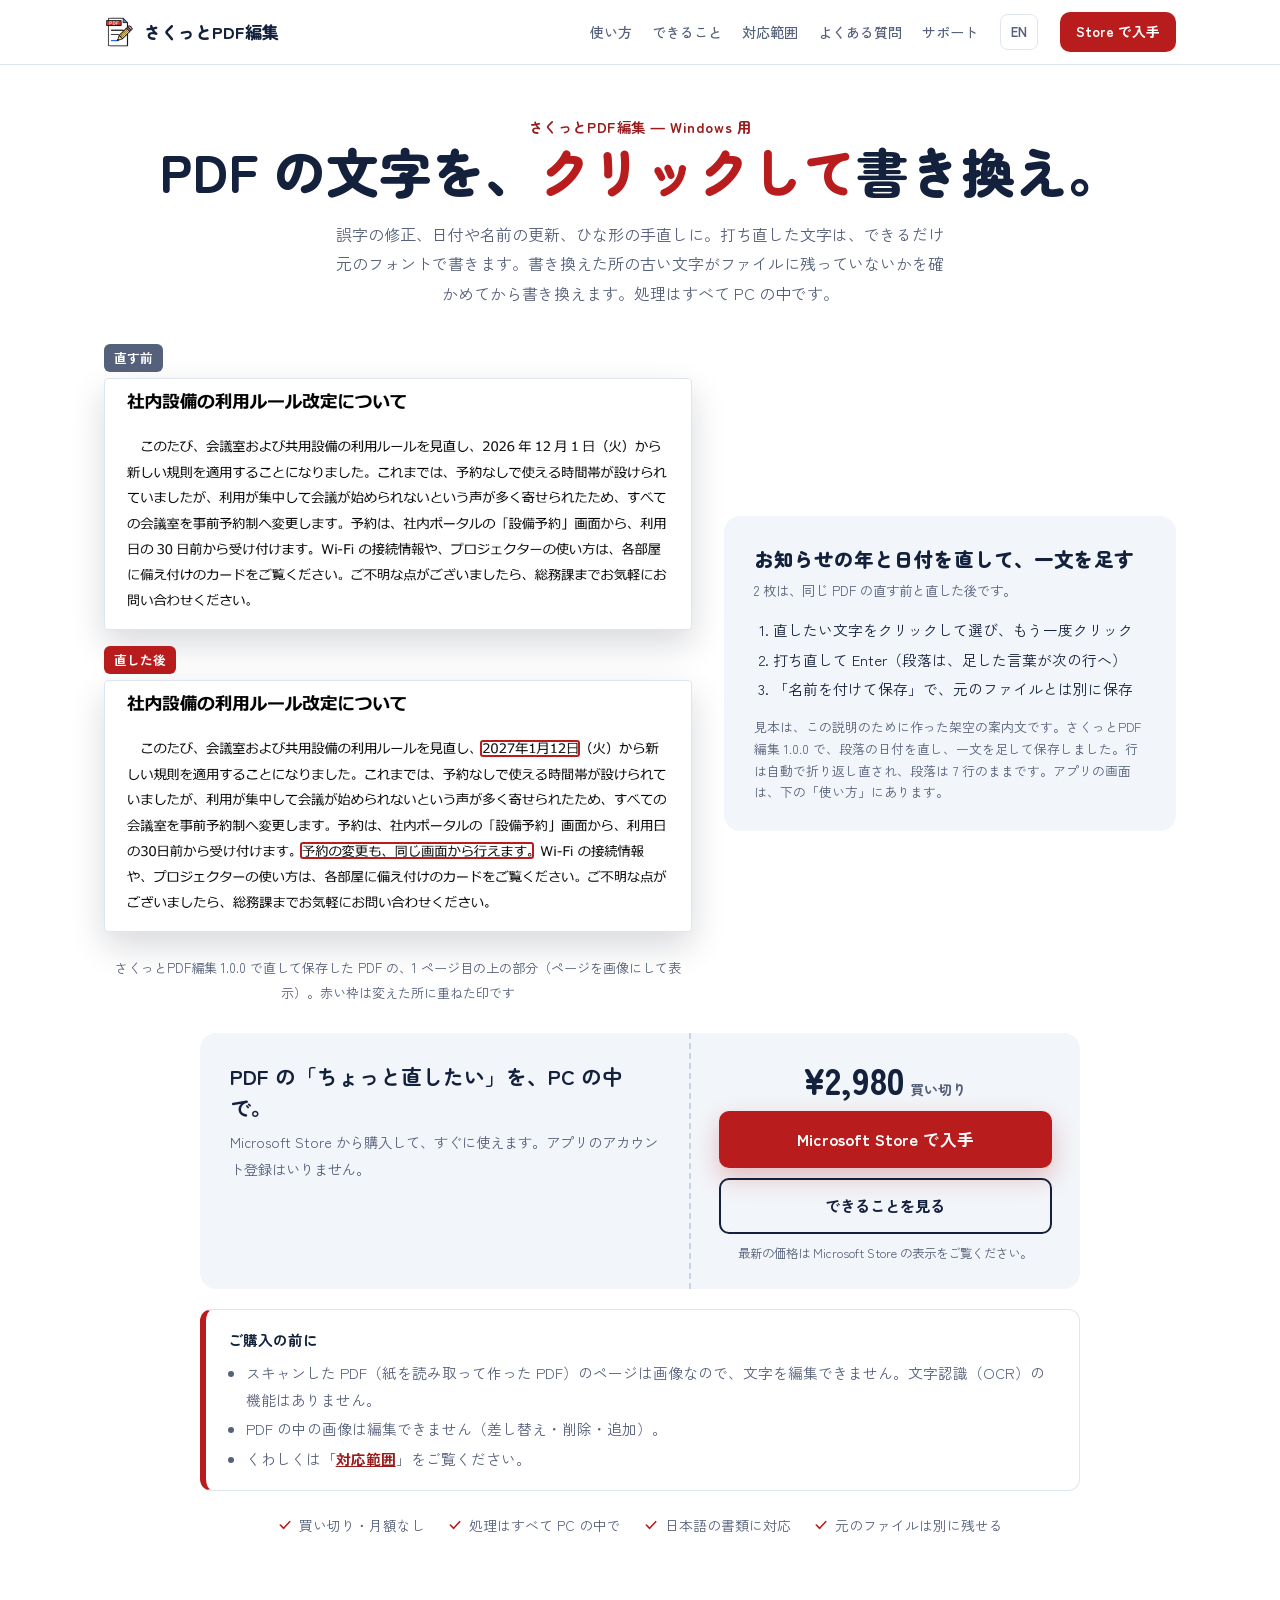
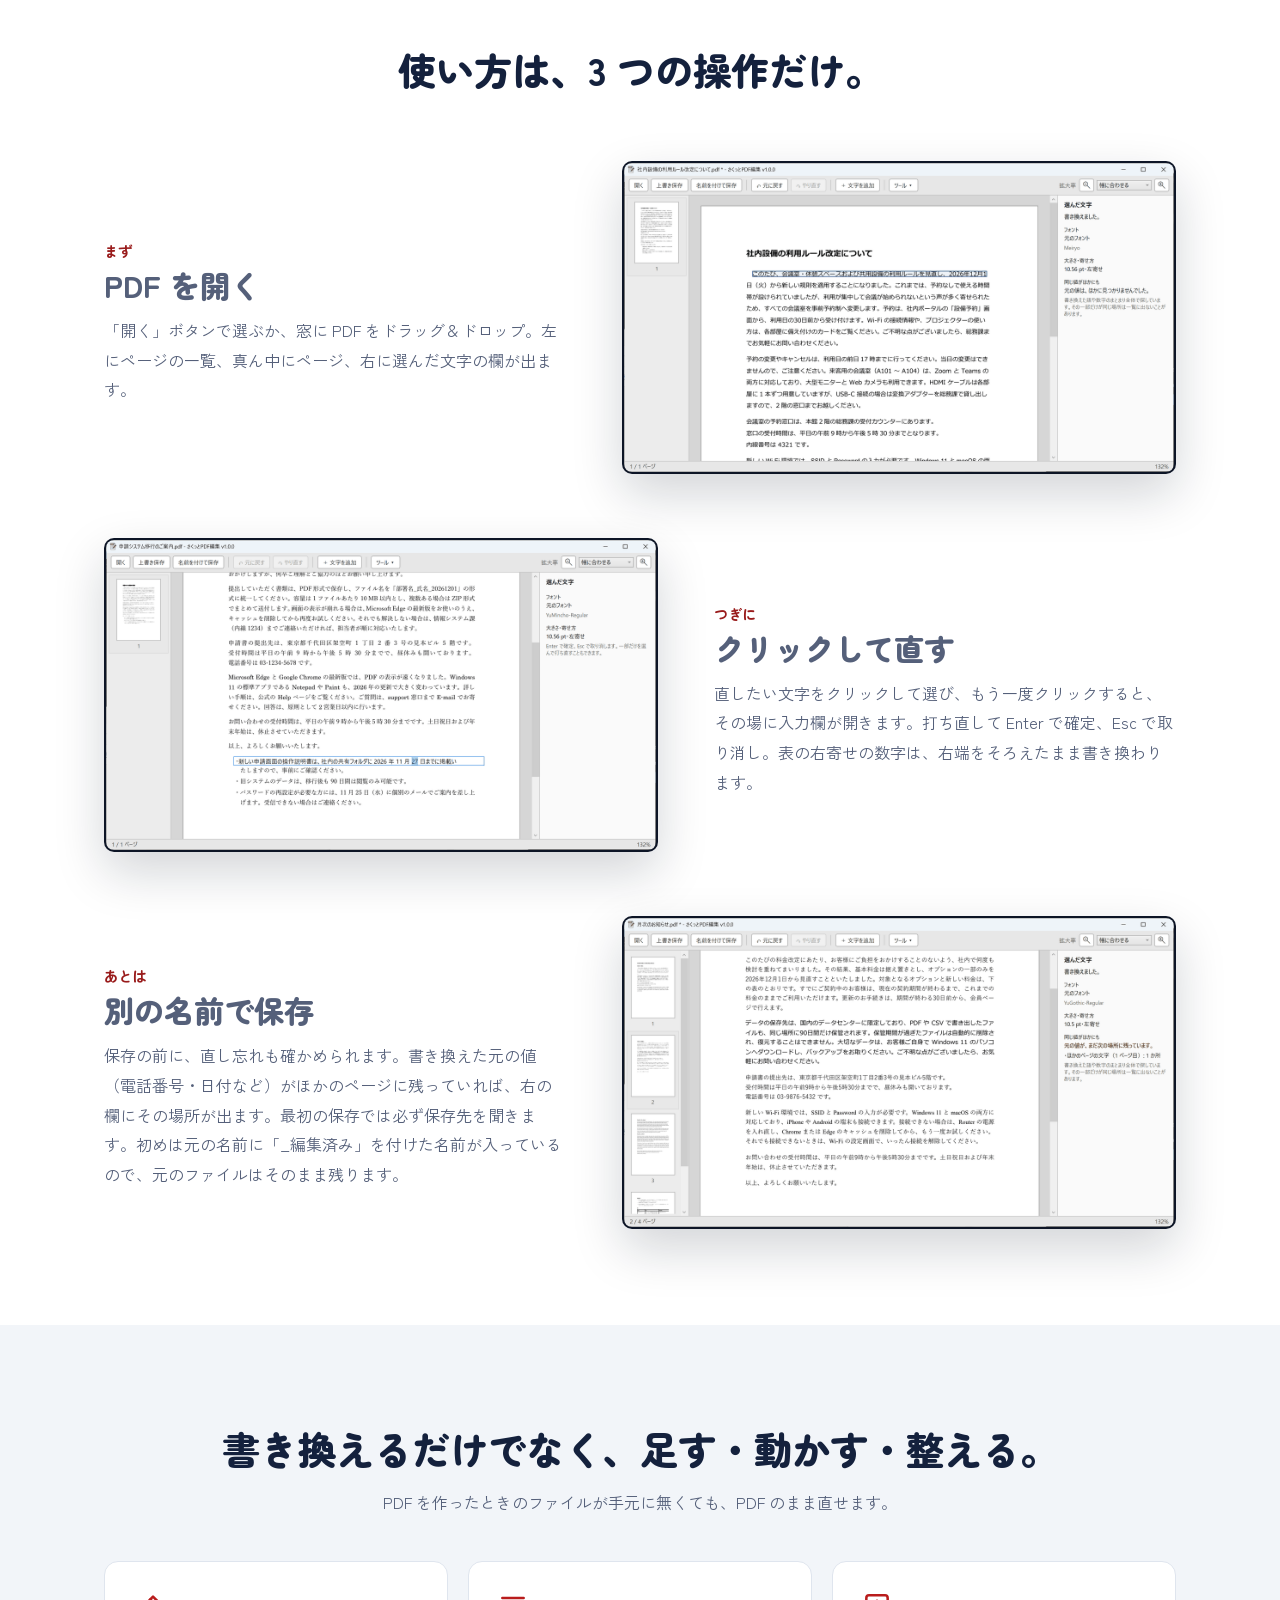
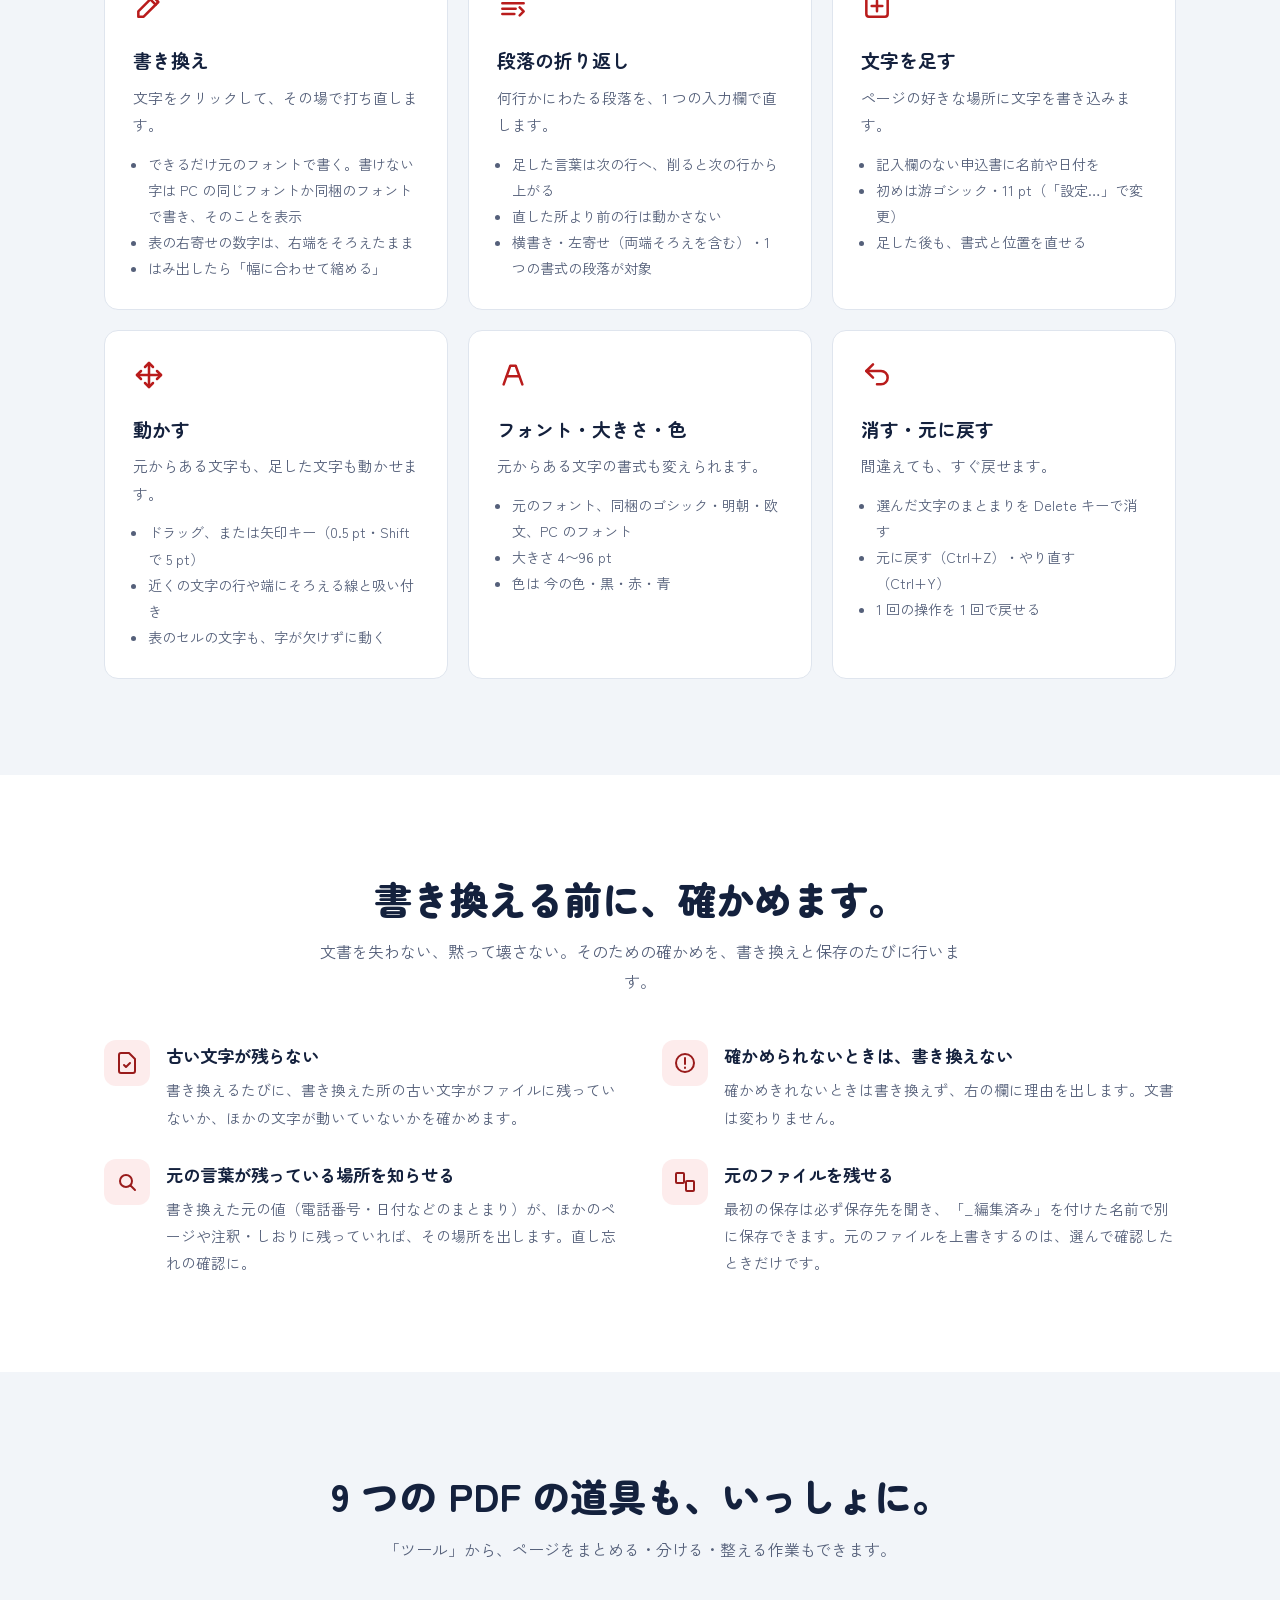
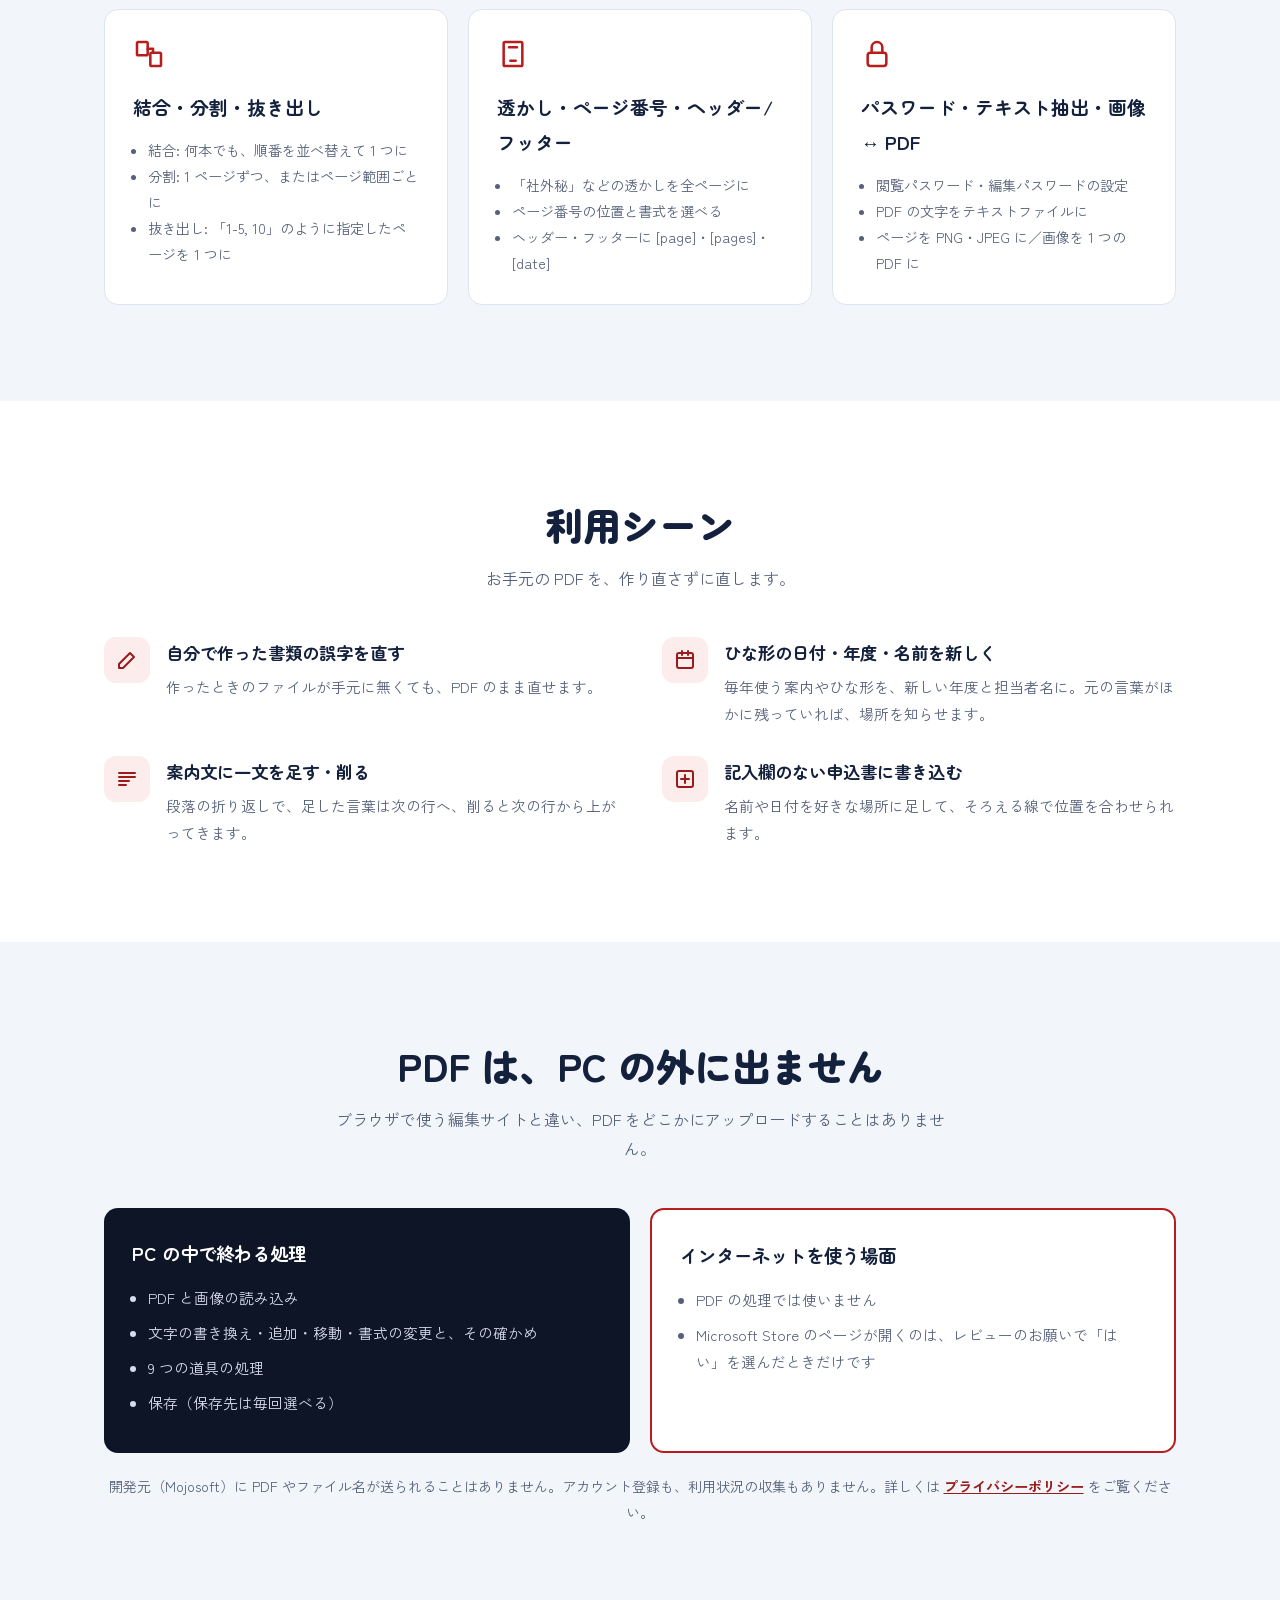
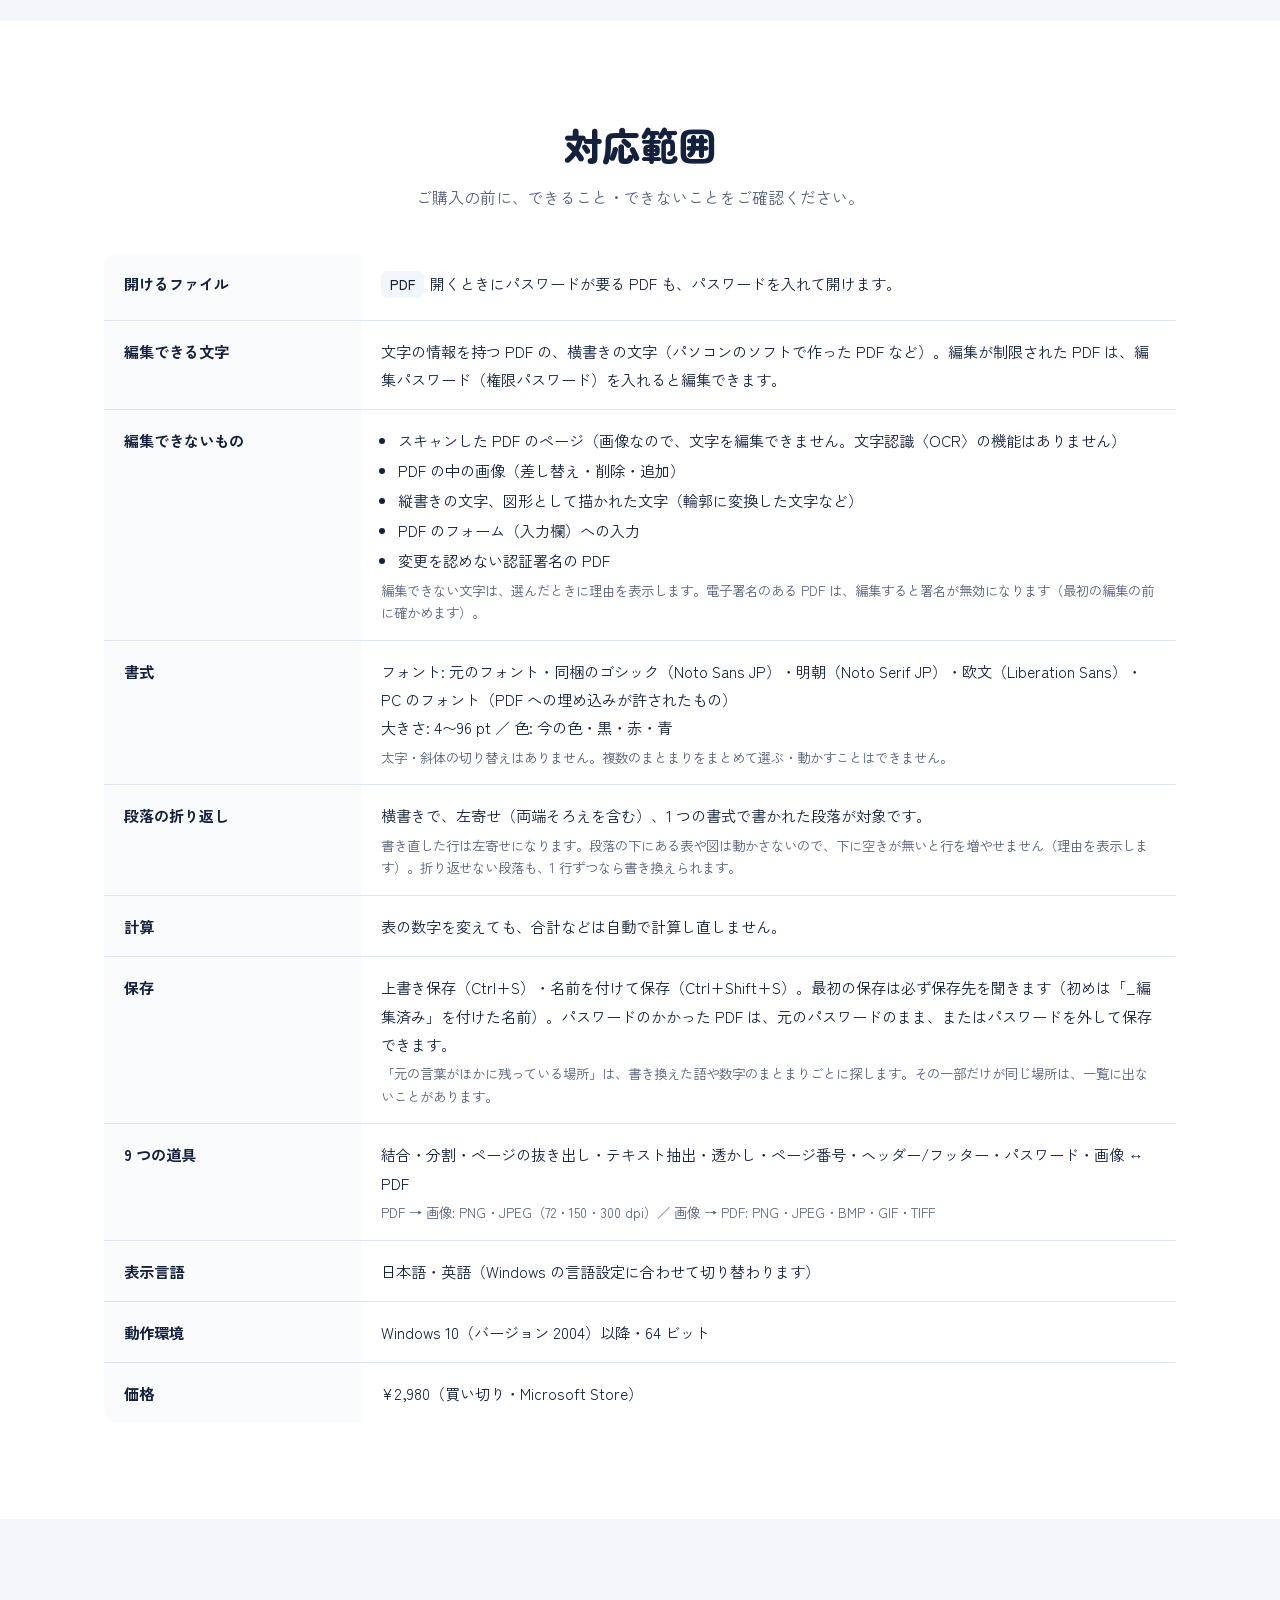
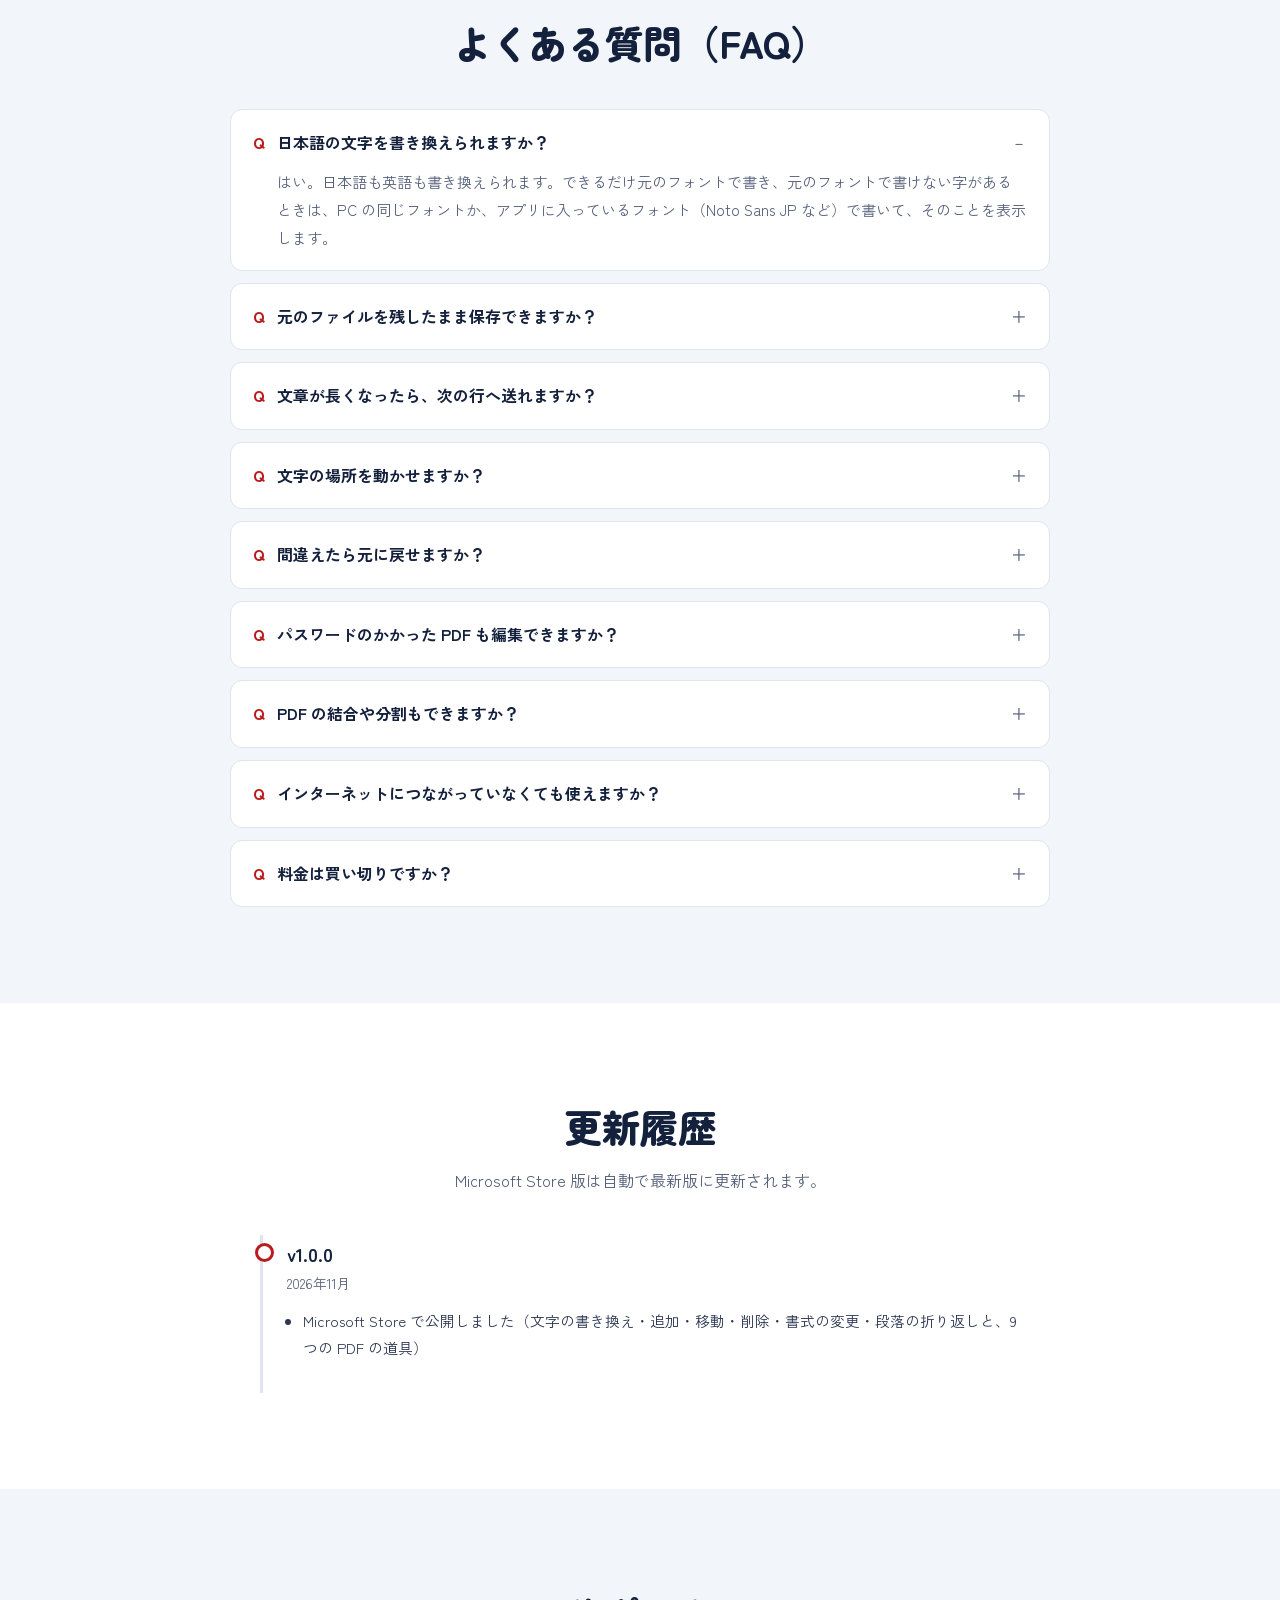
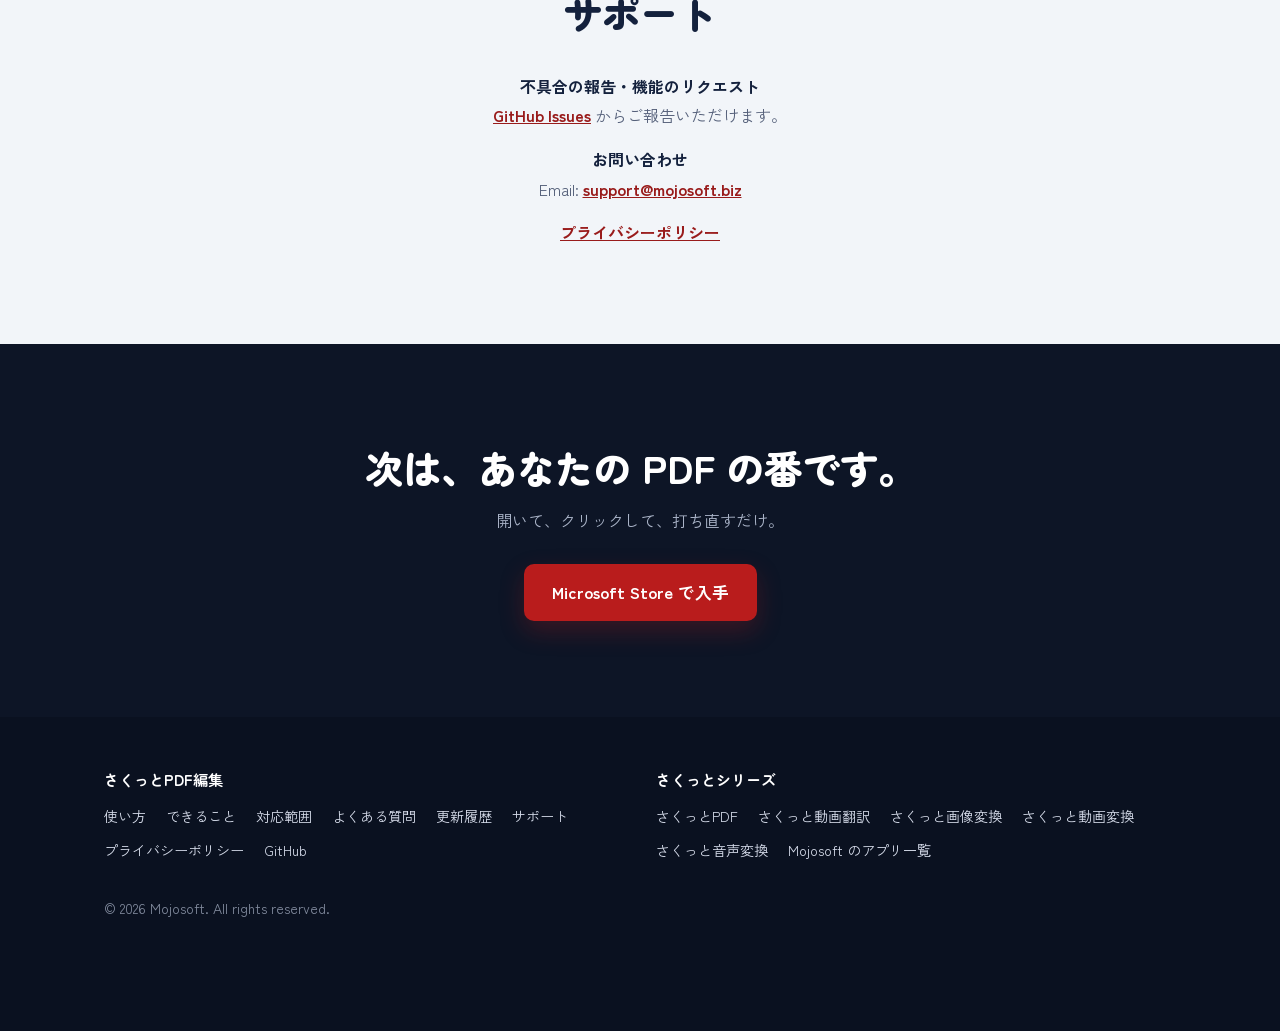
==== index.html @ 3d49345f "feat(lp): さくっとPDF編集 LP 初版（日英・プライバシーポリシー） Co-Authored-By: Claude Opus 5.5 <noreply@anthropic.com>" ====
<!DOCTYPE html>
<html lang="ja">
<head>
<meta charset="UTF-8">
<meta name="viewport" content="width=device-width, initial-scale=1.0">
<title>さくっとPDF編集｜PDFの文字を書き換え・追加・移動できるWindowsソフト</title>
<meta name="description" content="PDF の文字をクリックして、その場で書き換えられる Windows 用ソフト。誤字の修正、日付や名前の更新、文字の追加・移動、フォント・大きさ・色の変更、段落の折り返しに対応。結合・分割など 9 つの道具付き。処理はすべて PC の中で行います。買い切り ¥2,980。">
<link rel="icon" type="image/x-icon" href="favicon.ico">
<link rel="icon" type="image/png" sizes="32x32" href="favicon-32.png">
<link rel="apple-touch-icon" href="apple-touch-icon.png">
<link rel="canonical" href="https://mojosoftjp.github.io/sakutto-pdf-editor/">
<link rel="alternate" href="https://mojosoftjp.github.io/sakutto-pdf-editor/" hreflang="ja">
<link rel="alternate" href="https://mojosoftjp.github.io/sakutto-pdf-editor/en/" hreflang="en">
<link rel="alternate" href="https://mojosoftjp.github.io/sakutto-pdf-editor/" hreflang="x-default">
<meta name="robots" content="index, follow, max-image-preview:large">
<meta property="og:title" content="さくっとPDF編集｜PDFの文字を書き換え・追加・移動できるWindowsソフト">
<meta property="og:description" content="PDF の文字をクリックして、その場で書き換えられる Windows 用ソフト。誤字の修正、日付や名前の更新、文字の追加・移動、フォント・大きさ・色の変更、段落の折り返しに対応。結合・分割など 9 つの道具付き。処理はすべて PC の中で行います。買い切り ¥2,980。">
<meta property="og:url" content="https://mojosoftjp.github.io/sakutto-pdf-editor/">
<meta property="og:type" content="website">
<meta property="og:site_name" content="Mojosoft">
<meta property="og:locale" content="ja_JP">
<meta name="twitter:title" content="さくっとPDF編集｜PDFの文字を書き換え・追加・移動できるWindowsソフト">
<meta name="twitter:description" content="PDF の文字をクリックして、その場で書き換えられる Windows 用ソフト。誤字の修正、日付や名前の更新、文字の追加・移動、フォント・大きさ・色の変更、段落の折り返しに対応。結合・分割など 9 つの道具付き。処理はすべて PC の中で行います。買い切り ¥2,980。">
<meta property="og:image" content="https://mojosoftjp.github.io/sakutto-pdf-editor/ss1_ja.png">
<meta name="twitter:image" content="https://mojosoftjp.github.io/sakutto-pdf-editor/ss1_ja.png">
<meta property="og:image:alt" content="さくっとPDF編集の画面。PDF の文字をクリックして書き換えているところ">
<meta name="twitter:image:alt" content="さくっとPDF編集の画面。PDF の文字をクリックして書き換えているところ">
<meta property="og:image:width" content="1280">
<meta property="og:image:height" content="720">
<meta name="twitter:card" content="summary_large_image">
<link rel="preconnect" href="https://fonts.googleapis.com">
<link rel="preconnect" href="https://fonts.gstatic.com" crossorigin>
<link href="https://fonts.googleapis.com/css2?family=Zen+Kaku+Gothic+New:wght@400;500;700&family=Zen+Maru+Gothic:wght@700;900&display=swap" rel="stylesheet">
<link rel="stylesheet" href="style.css">
<script type="application/ld+json">
{
  "@context": "https://schema.org",
  "@graph": [
    {
      "@type": "SoftwareApplication",
      "@id": "https://mojosoftjp.github.io/sakutto-pdf-editor/#software",
      "name": "さくっとPDF編集",
      "alternateName": "Sakutto PDF Editor",
      "url": "https://mojosoftjp.github.io/sakutto-pdf-editor/",
      "description": "PDF の文字をクリックして、その場で書き換えられる Windows 用ソフト。誤字の修正、日付や名前の更新、文字の追加・移動、フォント・大きさ・色の変更、段落の折り返しに対応。結合・分割など 9 つの道具付き。処理はすべて PC の中で行います。買い切り ¥2,980。",
      "image": "https://mojosoftjp.github.io/sakutto-pdf-editor/ss1_ja.png",
      "operatingSystem": "Windows",
      "applicationCategory": "UtilitiesApplication",
      "inLanguage": "ja",
      "offers": {
        "@type": "Offer",
        "price": "2980",
        "priceCurrency": "JPY",
        "availability": "https://schema.org/InStock",
        "url": "https://apps.microsoft.com/detail/TODO-STORE-ID"
      },
      "sameAs": [
        "https://apps.microsoft.com/detail/TODO-STORE-ID"
      ],
      "publisher": {
        "@type": "Organization",
        "@id": "https://mojosoft.biz/#organization",
        "name": "Mojosoft",
        "url": "https://mojosoft.biz/"
      }
    },
    {
      "@type": "BreadcrumbList",
      "@id": "https://mojosoftjp.github.io/sakutto-pdf-editor/#breadcrumb",
      "itemListElement": [
        {
          "@type": "ListItem",
          "position": 1,
          "name": "Mojosoft",
          "item": "https://mojosoft.biz/"
        },
        {
          "@type": "ListItem",
          "position": 2,
          "name": "さくっとPDF編集",
          "item": "https://mojosoftjp.github.io/sakutto-pdf-editor/"
        }
      ]
    },
    {
      "@type": "WebPage",
      "@id": "https://mojosoftjp.github.io/sakutto-pdf-editor/#webpage",
      "url": "https://mojosoftjp.github.io/sakutto-pdf-editor/",
      "name": "さくっとPDF編集｜PDFの文字を書き換え・追加・移動できるWindowsソフト",
      "inLanguage": "ja",
      "mainEntity": {
        "@id": "https://mojosoftjp.github.io/sakutto-pdf-editor/#software"
      },
      "breadcrumb": {
        "@id": "https://mojosoftjp.github.io/sakutto-pdf-editor/#breadcrumb"
      }
    }
  ]
}
</script>
</head>
<body>

<header class="site-header"><div class="wrap">
  <a class="brand" href="./"><img src="logo-96.png" alt="" width="30" height="30">さくっとPDF編集</a>
  <nav class="site-nav" aria-label="ページ内">
    <a href="#how">使い方</a><a href="#features">できること</a><a href="#scope">対応範囲</a><a href="#faq">よくある質問</a><a href="#support">サポート</a>
  </nav>
  <a class="lang" href="en/" hreflang="en" lang="en">EN</a>
  <a class="btn btn-main btn-sm" href="https://apps.microsoft.com/detail/TODO-STORE-ID?cid=lp-index">Store で入手</a>
</div></header>

<main>
<div class="hero"><div class="wrap">
  <h1><span class="eyebrow">さくっとPDF編集 ― Windows 用</span>PDF の文字を、<span class="nb"><b>クリックして</b>書き換え。</span></h1>
  <p class="lede">誤字の修正、日付や名前の更新、ひな形の手直しに。打ち直した文字は、できるだけ元のフォントで書きます。書き換えた所の古い文字がファイルに残っていないかを確かめてから書き換えます。処理はすべて PC の中です。</p>

  <div class="result">
    <figure class="result-shot pair">
      <div class="pair-item"><span class="pair-label">直す前</span><div class="paper"><img src="pdf_ja_before.png" alt="架空の案内文「社内設備の利用ルール改定について」の 1 ページ目の上の部分（直す前）。1 行目に「2026 年 12 月 1 日（火）から」とある" width="1030" height="440"></div></div>
      <div class="pair-item after"><span class="pair-label">直した後</span><div class="paper shot"><img src="pdf_ja_after.png" alt="同じ部分（直した後）。日付が「2027年1月12日（火）」になり、5 行目に「予約の変更も、同じ画面から行えます。」が足されて、行が折り返し直されている。段落は 7 行のまま" width="1030" height="440"><span class="mark" aria-hidden="true" style="--l:64.09%;--t:23.41%;--w:16.93%;--h:6.78%"></span><span class="mark" aria-hidden="true" style="--l:33.28%;--t:64.37%;--w:39.9%;--h:6.81%"></span></div></div>
      <figcaption>さくっとPDF編集 1.0.0 で直して保存した PDF の、1 ページ目の上の部分（ページを画像にして表示）。赤い枠は変えた所に重ねた印です</figcaption>
    </figure>
    <div class="nums">
      <h2 id="h-demo">お知らせの年と日付を直して、一文を足す</h2>
      <p class="nums-src">2 枚は、同じ PDF の直す前と直した後です。</p>
      <ol class="nums-steps"><li>直したい文字をクリックして選び、もう一度クリック</li><li>打ち直して Enter（段落は、足した言葉が次の行へ）</li><li>「名前を付けて保存」で、元のファイルとは別に保存</li></ol>
      <p class="nums-note">見本は、この説明のために作った架空の案内文です。さくっとPDF編集 1.0.0 で、段落の日付を直し、一文を足して保存しました。行は自動で折り返し直され、段落は 7 行のままです。アプリの画面は、下の「使い方」にあります。</p>
    </div>
  </div>

  <div class="ticket">
    <div class="l"><b>PDF の「ちょっと直したい」を、PC の中で。</b><p>Microsoft Store から購入して、すぐに使えます。アプリのアカウント登録はいりません。</p></div>
    <div class="r">
      <p class="ticket-price">¥2,980<small>買い切り</small></p>
      <a class="btn btn-main" href="https://apps.microsoft.com/detail/TODO-STORE-ID?cid=lp-index">Microsoft Store で入手</a>
      <a class="btn btn-line" href="#features">できることを見る</a>
      <p class="ticket-note">最新の価格は Microsoft Store の表示をご覧ください。</p>
    </div>
  </div>
  <div class="notice">
    <b>ご購入の前に</b>
    <ul>
      <li>スキャンした PDF（紙を読み取って作った PDF）のページは画像なので、文字を編集できません。文字認識（OCR）の機能はありません。</li>
      <li>PDF の中の画像は編集できません（差し替え・削除・追加）。</li>
      <li>くわしくは「<a href="#scope">対応範囲</a>」をご覧ください。</li>
    </ul>
  </div>
  <div class="assure">
    <span><svg viewBox="0 0 24 24"><path d="M5 12l5 5 9-10"/></svg>買い切り・月額なし</span>
    <span><svg viewBox="0 0 24 24"><path d="M5 12l5 5 9-10"/></svg>処理はすべて PC の中で</span>
    <span><svg viewBox="0 0 24 24"><path d="M5 12l5 5 9-10"/></svg>日本語の書類に対応</span>
    <span><svg viewBox="0 0 24 24"><path d="M5 12l5 5 9-10"/></svg>元のファイルは別に残せる</span>
  </div>
</div></div>

<section id="how"><div class="wrap">
  <h2 class="h2 center">使い方は、3 つの操作だけ。</h2>
  <div class="row">
    <div class="txt"><p class="verb"><small>まず</small>PDF を開く</p><p>「開く」ボタンで選ぶか、窓に PDF をドラッグ＆ドロップ。左にページの一覧、真ん中にページ、右に選んだ文字の欄が出ます。</p></div>
    <div class="frame"><img src="ss3_ja.png" alt="さくっとPDF編集の窓。架空の案内文を開いて、段落の 1 行目を選んだところ。左にページの一覧、真ん中にページ、右に「選んだ文字」の欄（フォントと大きさ）" width="1280" height="720" loading="lazy"></div>
  </div>
  <div class="row">
    <div class="txt"><p class="verb"><small>つぎに</small>クリックして直す</p><p>直したい文字をクリックして選び、もう一度クリックすると、その場に入力欄が開きます。打ち直して Enter で確定、Esc で取り消し。表の右寄せの数字は、右端をそろえたまま書き換わります。</p></div>
    <div class="frame"><img src="ss1_ja.png" alt="箇条書きの 1 行をクリックして、その場に開いた入力欄で日付を「27」日に打ち直しているところ。右の欄に元のフォント「YuMincho-Regular」と「10.56 pt・左寄せ」" width="1280" height="720" loading="lazy"></div>
  </div>
  <div class="row">
    <div class="txt"><p class="verb"><small>あとは</small>別の名前で保存</p><p>保存の前に、直し忘れも確かめられます。書き換えた元の値（電話番号・日付など）がほかのページに残っていれば、右の欄にその場所が出ます。最初の保存では必ず保存先を聞きます。初めは元の名前に「_編集済み」を付けた名前が入っているので、元のファイルはそのまま残ります。</p></div>
    <div class="frame"><img src="ss5_ja.png" alt="2 ページ目の電話番号を書き換えた後の画面。右の欄に「元の値が、まだ次の場所に残っています。」と、「ほかのページの文字（1 ページ目）: 1 か所」が出ている" width="1280" height="720" loading="lazy"></div>
  </div>
</div></section>

<section id="features" class="soft"><div class="wrap">
  <div class="center"><h2 class="h2">書き換えるだけでなく、足す・動かす・整える。</h2><p class="sub">PDF を作ったときのファイルが手元に無くても、PDF のまま直せます。</p></div>
  <div class="features three">
    <div class="feature"><svg viewBox="0 0 24 24"><path d="M4 20h4L19 9l-4-4L4 16z"/><path d="M13 7l4 4"/></svg><h3>書き換え</h3><p>文字をクリックして、その場で打ち直します。</p><ul><li>できるだけ元のフォントで書く。書けない字は PC の同じフォントか同梱のフォントで書き、そのことを表示</li><li>表の右寄せの数字は、右端をそろえたまま</li><li>はみ出したら「幅に合わせて縮める」</li></ul></div>
    <div class="feature"><svg viewBox="0 0 24 24"><path d="M4 6h16M4 10h16M4 14h10"/><path d="M17 13l3 3-3 3"/><path d="M4 18h9"/></svg><h3>段落の折り返し</h3><p>何行かにわたる段落を、1 つの入力欄で直します。</p><ul><li>足した言葉は次の行へ、削ると次の行から上がる</li><li>直した所より前の行は動かさない</li><li>横書き・左寄せ（両端そろえを含む）・1 つの書式の段落が対象</li></ul></div>
    <div class="feature"><svg viewBox="0 0 24 24"><rect x="4" y="4" width="16" height="16" rx="2"/><path d="M12 8v8M8 12h8"/></svg><h3>文字を足す</h3><p>ページの好きな場所に文字を書き込みます。</p><ul><li>記入欄のない申込書に名前や日付を</li><li>初めは游ゴシック・11 pt（「設定…」で変更）</li><li>足した後も、書式と位置を直せる</li></ul></div>
    <div class="feature"><svg viewBox="0 0 24 24"><path d="M12 3v18M3 12h18"/><path d="M9 6l3-3 3 3M9 18l3 3 3-3M6 9l-3 3 3 3M18 9l3 3-3 3"/></svg><h3>動かす</h3><p>元からある文字も、足した文字も動かせます。</p><ul><li>ドラッグ、または矢印キー（0.5 pt・Shift で 5 pt）</li><li>近くの文字の行や端にそろえる線と吸い付き</li><li>表のセルの文字も、字が欠けずに動く</li></ul></div>
    <div class="feature"><svg viewBox="0 0 24 24"><path d="M5 19L10 5h4l5 14"/><path d="M7.5 13h9"/></svg><h3>フォント・大きさ・色</h3><p>元からある文字の書式も変えられます。</p><ul><li>元のフォント、同梱のゴシック・明朝・欧文、PC のフォント</li><li>大きさ 4〜96 pt</li><li>色は 今の色・黒・赤・青</li></ul></div>
    <div class="feature"><svg viewBox="0 0 24 24"><path d="M9 14L4 9l5-5"/><path d="M4 9h11a5 5 0 0 1 0 10h-3"/></svg><h3>消す・元に戻す</h3><p>間違えても、すぐ戻せます。</p><ul><li>選んだ文字のまとまりを Delete キーで消す</li><li>元に戻す（Ctrl+Z）・やり直す（Ctrl+Y）</li><li>1 回の操作を 1 回で戻せる</li></ul></div>
  </div>
</div></section>

<section id="check"><div class="wrap">
  <div class="center"><h2 class="h2">書き換える前に、確かめます。</h2><p class="sub">文書を失わない、黙って壊さない。そのための確かめを、書き換えと保存のたびに行います。</p></div>
  <div class="cases">
    <div class="case"><div class="ic"><svg viewBox="0 0 24 24"><path d="M14 2H6a2 2 0 0 0-2 2v16a2 2 0 0 0 2 2h12a2 2 0 0 0 2-2V8z"/><path d="M9 14l2 2 4-4"/></svg></div><div><h3>古い文字が残らない</h3><p>書き換えるたびに、書き換えた所の古い文字がファイルに残っていないか、ほかの文字が動いていないかを確かめます。</p></div></div>
    <div class="case"><div class="ic"><svg viewBox="0 0 24 24"><circle cx="12" cy="12" r="9"/><path d="M12 7v6M12 16.5v.5"/></svg></div><div><h3>確かめられないときは、書き換えない</h3><p>確かめきれないときは書き換えず、右の欄に理由を出します。文書は変わりません。</p></div></div>
    <div class="case"><div class="ic"><svg viewBox="0 0 24 24"><circle cx="11" cy="11" r="6"/><path d="M20 20l-4.5-4.5"/></svg></div><div><h3>元の言葉が残っている場所を知らせる</h3><p>書き換えた元の値（電話番号・日付などのまとまり）が、ほかのページや注釈・しおりに残っていれば、その場所を出します。直し忘れの確認に。</p></div></div>
    <div class="case"><div class="ic"><svg viewBox="0 0 24 24"><rect x="3" y="3" width="8" height="10" rx="1"/><rect x="13" y="11" width="8" height="10" rx="1"/></svg></div><div><h3>元のファイルを残せる</h3><p>最初の保存は必ず保存先を聞き、「_編集済み」を付けた名前で別に保存できます。元のファイルを上書きするのは、選んで確認したときだけです。</p></div></div>
  </div>
</div></section>

<section id="tools" class="soft"><div class="wrap">
  <div class="center"><h2 class="h2">9 つの PDF の道具も、いっしょに。</h2><p class="sub">「ツール」から、ページをまとめる・分ける・整える作業もできます。</p></div>
  <div class="features three">
    <div class="feature"><svg viewBox="0 0 24 24"><rect x="3" y="3" width="8" height="10" rx="1"/><rect x="13" y="11" width="8" height="10" rx="1"/><path d="M11 8h4v3"/></svg><h3>結合・分割・抜き出し</h3><ul><li>結合: 何本でも、順番を並べ替えて 1 つに</li><li>分割: 1 ページずつ、またはページ範囲ごとに</li><li>抜き出し: 「1-5, 10」のように指定したページを 1 つに</li></ul></div>
    <div class="feature"><svg viewBox="0 0 24 24"><rect x="5" y="3" width="14" height="18" rx="1"/><path d="M9 7h6M10 17h4"/></svg><h3>透かし・ページ番号・ヘッダー/フッター</h3><ul><li>「社外秘」などの透かしを全ページに</li><li>ページ番号の位置と書式を選べる</li><li>ヘッダー・フッターに [page]・[pages]・[date]</li></ul></div>
    <div class="feature"><svg viewBox="0 0 24 24"><rect x="5" y="11" width="14" height="10" rx="2"/><path d="M8 11V7a4 4 0 0 1 8 0v4"/></svg><h3>パスワード・テキスト抽出・画像 ↔ PDF</h3><ul><li>閲覧パスワード・編集パスワードの設定</li><li>PDF の文字をテキストファイルに</li><li>ページを PNG・JPEG に／画像を 1 つの PDF に</li></ul></div>
  </div>
</div></section>

<section id="use-cases"><div class="wrap">
  <div class="center"><h2 class="h2">利用シーン</h2><p class="sub">お手元の PDF を、作り直さずに直します。</p></div>
  <div class="cases">
    <div class="case"><div class="ic"><svg viewBox="0 0 24 24"><path d="M4 20h4L19 9l-4-4L4 16z"/></svg></div><div><h3>自分で作った書類の誤字を直す</h3><p>作ったときのファイルが手元に無くても、PDF のまま直せます。</p></div></div>
    <div class="case"><div class="ic"><svg viewBox="0 0 24 24"><rect x="4" y="5" width="16" height="15" rx="2"/><path d="M4 10h16M9 3v4M15 3v4"/></svg></div><div><h3>ひな形の日付・年度・名前を新しく</h3><p>毎年使う案内やひな形を、新しい年度と担当者名に。元の言葉がほかに残っていれば、場所を知らせます。</p></div></div>
    <div class="case"><div class="ic"><svg viewBox="0 0 24 24"><path d="M4 6h16M4 10h16M4 14h10M4 18h7"/></svg></div><div><h3>案内文に一文を足す・削る</h3><p>段落の折り返しで、足した言葉は次の行へ、削ると次の行から上がってきます。</p></div></div>
    <div class="case"><div class="ic"><svg viewBox="0 0 24 24"><rect x="4" y="4" width="16" height="16" rx="2"/><path d="M8 12h8M12 8v8"/></svg></div><div><h3>記入欄のない申込書に書き込む</h3><p>名前や日付を好きな場所に足して、そろえる線で位置を合わせられます。</p></div></div>
  </div>
</div></section>

<section id="data-flow" class="soft"><div class="wrap">
  <div class="center"><h2 class="h2">PDF は、PC の外に出ません</h2><p class="sub">ブラウザで使う編集サイトと違い、PDF をどこかにアップロードすることはありません。</p></div>
  <div class="flow">
    <div class="pc"><h3>PC の中で終わる処理</h3><ul><li>PDF と画像の読み込み</li><li>文字の書き換え・追加・移動・書式の変更と、その確かめ</li><li>9 つの道具の処理</li><li>保存（保存先は毎回選べる）</li></ul></div>
    <div class="net"><h3>インターネットを使う場面</h3><ul><li>PDF の処理では使いません</li><li>Microsoft Store のページが開くのは、レビューのお願いで「はい」を選んだときだけです</li></ul></div>
  </div>
  <p class="flow-note center">開発元（Mojosoft）に PDF やファイル名が送られることはありません。アカウント登録も、利用状況の収集もありません。詳しくは <a href="privacy.html">プライバシーポリシー</a> をご覧ください。</p>
</div></section>

<section id="scope"><div class="wrap">
  <div class="center"><h2 class="h2">対応範囲</h2><p class="sub">ご購入の前に、できること・できないことをご確認ください。</p></div>
  <table class="spec">
    <tr><th scope="row">開けるファイル</th><td><span>PDF</span>開くときにパスワードが要る PDF も、パスワードを入れて開けます。</td></tr>
    <tr><th scope="row">編集できる文字</th><td>文字の情報を持つ PDF の、横書きの文字（パソコンのソフトで作った PDF など）。編集が制限された PDF は、編集パスワード（権限パスワード）を入れると編集できます。</td></tr>
    <tr><th scope="row">編集できないもの</th><td><ul><li>スキャンした PDF のページ（画像なので、文字を編集できません。文字認識〈OCR〉の機能はありません）</li><li>PDF の中の画像（差し替え・削除・追加）</li><li>縦書きの文字、図形として描かれた文字（輪郭に変換した文字など）</li><li>PDF のフォーム（入力欄）への入力</li><li>変更を認めない認証署名の PDF</li></ul><small>編集できない文字は、選んだときに理由を表示します。電子署名のある PDF は、編集すると署名が無効になります（最初の編集の前に確かめます）。</small></td></tr>
    <tr><th scope="row">書式</th><td>フォント: 元のフォント・同梱のゴシック（Noto Sans JP）・明朝（Noto Serif JP）・欧文（Liberation Sans）・PC のフォント（PDF への埋め込みが許されたもの）<br>大きさ: 4〜96 pt ／ 色: 今の色・黒・赤・青<small>太字・斜体の切り替えはありません。複数のまとまりをまとめて選ぶ・動かすことはできません。</small></td></tr>
    <tr><th scope="row">段落の折り返し</th><td>横書きで、左寄せ（両端そろえを含む）、1 つの書式で書かれた段落が対象です。<small>書き直した行は左寄せになります。段落の下にある表や図は動かさないので、下に空きが無いと行を増やせません（理由を表示します）。折り返せない段落も、1 行ずつなら書き換えられます。</small></td></tr>
    <tr><th scope="row">計算</th><td>表の数字を変えても、合計などは自動で計算し直しません。</td></tr>
    <tr><th scope="row">保存</th><td>上書き保存（Ctrl+S）・名前を付けて保存（Ctrl+Shift+S）。最初の保存は必ず保存先を聞きます（初めは「_編集済み」を付けた名前）。パスワードのかかった PDF は、元のパスワードのまま、またはパスワードを外して保存できます。<small>「元の言葉がほかに残っている場所」は、書き換えた語や数字のまとまりごとに探します。その一部だけが同じ場所は、一覧に出ないことがあります。</small></td></tr>
    <tr><th scope="row">9 つの道具</th><td>結合・分割・ページの抜き出し・テキスト抽出・透かし・ページ番号・ヘッダー/フッター・パスワード・画像 ↔ PDF<small>PDF → 画像: PNG・JPEG（72・150・300 dpi）／ 画像 → PDF: PNG・JPEG・BMP・GIF・TIFF</small></td></tr>
    <tr><th scope="row">表示言語</th><td>日本語・英語（Windows の言語設定に合わせて切り替わります）</td></tr>
    <tr><th scope="row">動作環境</th><td>Windows 10（バージョン 2004）以降・64 ビット</td></tr>
    <tr><th scope="row">価格</th><td>¥2,980（買い切り・Microsoft Store）</td></tr>
  </table>
</div></section>

<section id="faq" class="soft"><div class="wrap">
  <h2 class="h2 center">よくある質問（FAQ）</h2>
  <div class="faq">
    <details open><summary>日本語の文字を書き換えられますか？</summary><p>はい。日本語も英語も書き換えられます。できるだけ元のフォントで書き、元のフォントで書けない字があるときは、PC の同じフォントか、アプリに入っているフォント（Noto Sans JP など）で書いて、そのことを表示します。</p></details>
    <details><summary>元のファイルを残したまま保存できますか？</summary><p>はい。最初の保存では必ず保存先を聞き、元の名前に「_編集済み」を付けた名前が入っています。元のファイルを上書きするのは、自分で選んで確認したときだけです。</p></details>
    <details><summary>文章が長くなったら、次の行へ送れますか？</summary><p>はい。何行かにわたる段落は、段落全体を 1 つの入力欄で直せて、足した言葉は次の行へ送られます。横書き・左寄せ（両端そろえを含む）・1 つの書式の段落が対象です。</p></details>
    <details><summary>文字の場所を動かせますか？</summary><p>はい。元からある文字も、足した文字も、ドラッグか矢印キーで動かせます。近くの文字の行や端にそろえる線が出ます。</p></details>
    <details><summary>間違えたら元に戻せますか？</summary><p>はい。元に戻す（Ctrl+Z）で、1 回の操作を 1 回で戻せます。やり直す（Ctrl+Y）もあります。</p></details>
    <details><summary>パスワードのかかった PDF も編集できますか？</summary><p>はい。開くときのパスワードを入れて開けます。編集が制限された PDF は、編集パスワード（権限パスワード）を入れると編集できます。</p></details>
    <details><summary>PDF の結合や分割もできますか？</summary><p>はい。「ツール」から、結合・分割・ページの抜き出し・テキスト抽出・透かし・ページ番号・ヘッダー/フッター・パスワード・画像 ↔ PDF の 9 つの道具を使えます。</p></details>
    <details><summary>インターネットにつながっていなくても使えますか？</summary><p>はい。処理はすべて PC の中で行います。</p></details>
    <details><summary>料金は買い切りですか？</summary><p>はい。Microsoft Store で一度購入すれば、月額料金なしで使い続けられます。</p></details>
  </div>
</div></section>

<section id="changelog"><div class="wrap">
  <div class="center"><h2 class="h2">更新履歴</h2><p class="sub">Microsoft Store 版は自動で最新版に更新されます。</p></div>
  <div class="log">
    <article>
      <h3>v1.0.0</h3><time datetime="2026-11">2026年11月</time>
      <ul><li>Microsoft Store で公開しました（文字の書き換え・追加・移動・削除・書式の変更・段落の折り返しと、9 つの PDF の道具）</li></ul>
    </article>
  </div>
</div></section>

<section id="support" class="soft"><div class="wrap">
  <h2 class="h2 center">サポート</h2>
  <div class="support">
    <p><b>不具合の報告・機能のリクエスト</b><br><a href="https://github.com/mojosoftjp/sakutto-pdf-editor/issues">GitHub Issues</a> からご報告いただけます。</p>
    <p><b>お問い合わせ</b><br>Email: <a href="mailto:support@mojosoft.biz">support@mojosoft.biz</a></p>
    <p><a href="privacy.html">プライバシーポリシー</a></p>
  </div>
</div></section>
</main>

<div class="band final on-dark"><div class="wrap">
  <h2 class="h2">次は、あなたの PDF の番です。</h2>
  <p>開いて、クリックして、打ち直すだけ。</p>
  <div class="btns">
    <a class="btn btn-main" href="https://apps.microsoft.com/detail/TODO-STORE-ID?cid=lp-index">Microsoft Store で入手</a>
  </div>
</div></div>

<footer class="site-footer"><div class="wrap">
  <div class="foot-grid">
    <div><h4>さくっとPDF編集</h4><div class="foot-links"><a href="#how">使い方</a><a href="#features">できること</a><a href="#scope">対応範囲</a><a href="#faq">よくある質問</a><a href="#changelog">更新履歴</a><a href="#support">サポート</a><a href="privacy.html">プライバシーポリシー</a><a href="https://github.com/mojosoftjp/sakutto-pdf-editor">GitHub</a></div></div>
    <div><h4>さくっとシリーズ</h4><div class="foot-links"><a href="https://mojosoftjp.github.io/sakutto-pdf/">さくっとPDF</a><a href="https://mojosoftjp.github.io/sakutto-videotranslator/">さくっと動画翻訳</a><a href="https://mojosoftjp.github.io/sakutto-imageconverter/">さくっと画像変換</a><a href="https://mojosoftjp.github.io/sakutto-videoconverter/">さくっと動画変換</a><a href="https://mojosoftjp.github.io/sakutto-audioconverter/">さくっと音声変換</a><a href="https://mojosoftjp.github.io/">Mojosoft のアプリ一覧</a></div></div>
  </div>
  <p class="copyright">&copy; 2026 Mojosoft. All rights reserved.</p>
</div></footer>

<div class="sticky-cta">
  <a class="btn btn-main" href="https://apps.microsoft.com/detail/TODO-STORE-ID?cid=lp-index">Microsoft Store で入手</a>
</div>
</body>
</html>
---- style.css ----
/* さくっとPDF LP — D design (light base, dark "screen" frames), same system as さくっと動画翻訳. Shared by / and /en/. */
:root{
  --bg:#ffffff; --panel:#f2f5f9; --ink:#14213d; --sub:#55607a; --line:#dfe5ee;
  --accent:#b91c1c; --accent-dark:#991b1b; --accent-soft:#fdecec; --accent-glow:rgba(185,28,28,.26); --accent-glow2:rgba(185,28,28,.32);
  --deep:#0d1526; --deep2:#16213a; --deep-sub:#aab4c8;
  --round:"Zen Maru Gothic","Hiragino Maru Gothic ProN","Meiryo",sans-serif;
  --body:"Zen Kaku Gothic New","Hiragino Sans","Meiryo",sans-serif;
  --radius:14px;
}
*{box-sizing:border-box;margin:0;padding:0}
html{scroll-behavior:smooth}
body{background:var(--bg);color:var(--ink);font-family:var(--body);line-height:1.85;-webkit-font-smoothing:antialiased}
img{max-width:100%;height:auto;display:block}
a{color:inherit}
p a,li a,.link{color:var(--accent-dark);font-weight:700}
.wrap{max-width:1120px;margin:0 auto;padding:0 24px}
.center{text-align:center}

/* buttons */
.btn{display:inline-flex;align-items:center;justify-content:center;gap:10px;text-decoration:none;font-weight:700;border-radius:10px;transition:transform .15s ease,box-shadow .15s ease,background .15s ease;line-height:1.4;text-align:center}
.btn-main{background:var(--accent);color:#fff;padding:17px 28px;font-size:1.04rem;box-shadow:0 10px 24px var(--accent-glow)}
.btn-main:hover{background:var(--accent-dark);transform:translateY(-2px);box-shadow:0 14px 30px var(--accent-glow2)}
.btn-line{border:2px solid var(--ink);color:var(--ink);padding:15px 22px;font-size:.96rem}
.btn-line:hover{background:var(--ink);color:#fff}
.on-dark .btn-line{border-color:#fff;color:#fff}
.on-dark .btn-line:hover{background:#fff;color:var(--ink)}
.btn-sm{padding:10px 16px;font-size:.86rem;box-shadow:none}
.btn small{font-weight:500;opacity:.9;font-size:.82em}
.btn svg{width:18px;height:18px;flex-shrink:0}

/* header */
.site-header{position:sticky;top:0;z-index:40;background:rgba(255,255,255,.94);backdrop-filter:saturate(160%) blur(10px);border-bottom:1px solid var(--line)}
.site-header .wrap{display:flex;align-items:center;gap:22px;height:64px}
.brand{display:flex;align-items:center;gap:10px;font-family:var(--round);font-weight:900;font-size:1.06rem;text-decoration:none;white-space:nowrap}
.brand img{width:30px;height:30px;border-radius:8px}
.site-nav{margin-left:auto;display:flex;gap:20px;font-size:.88rem;color:var(--sub)}
.site-nav a{text-decoration:none;font-weight:500}
.site-nav a:hover{color:var(--ink)}
.lang{font-size:.82rem;font-weight:700;text-decoration:none;color:var(--sub);border:1px solid var(--line);border-radius:8px;padding:5px 10px}
.lang:hover{color:var(--ink);border-color:var(--ink)}

/* hero */
.hero{padding:44px 0 8px}
.hero .eyebrow{display:block;text-align:center;font-weight:700;font-size:.9rem;color:var(--accent-dark);letter-spacing:.04em}
.hero h1{font-family:var(--round);font-weight:900;font-size:clamp(1.9rem,4.4vw,3.3rem);line-height:1.32;text-align:center;margin-top:8px}
.hero h1 b{color:var(--accent);font-weight:900}
.nb{display:inline-block}
.hero .lede{text-align:center;color:var(--sub);margin:14px auto 0;max-width:38em}

/* dark "screen" panel */
.player{margin:34px auto 0;max-width:1040px;background:var(--deep);border-radius:18px;padding:20px 22px 14px;box-shadow:0 30px 70px rgba(13,21,38,.28);color:#fff}
.player-top{display:flex;align-items:center;justify-content:space-between;gap:12px 18px;flex-wrap:wrap;margin-bottom:14px}
.player-top h2{font-family:var(--round);font-weight:700;font-size:1.02rem;line-height:1.5;color:#fff}
.player .hint{color:var(--deep-sub);font-size:.84rem;text-align:center;padding:12px 8px 2px}
.pill{font-size:.76rem;font-weight:700;color:#bff3ec;border:1px solid #2f6f69;border-radius:999px;padding:3px 12px;white-space:nowrap}

/* hero result: the real app screen (dark frame) + a light explanation card beside it */
.result{margin:34px auto 0;max-width:1080px;display:grid;grid-template-columns:1.3fr 1fr;gap:32px;align-items:center}
.result-shot figcaption{text-align:center;color:var(--sub);font-size:.82rem;margin-top:10px}
.shot{position:relative}
.shot .mark{position:absolute;left:var(--l);top:var(--t);width:var(--w);height:var(--h,3.6%);border:3px solid var(--accent);border-radius:6px;box-shadow:0 0 0 5px var(--accent-glow)}
.nums{background:var(--panel);border-radius:16px;padding:28px 30px}
.nums h2{font-family:var(--round);font-weight:900;font-size:1.22rem;line-height:1.5}
.nums-src{color:var(--sub);font-size:.84rem;margin-top:4px}
.nums-row{display:flex;align-items:baseline;justify-content:space-between;gap:12px;margin-top:14px}
.nums-row span{font-weight:700;color:var(--sub);font-size:.92rem}
.nums-row b{font-family:var(--round);font-weight:900;font-size:clamp(2.2rem,4.6vw,3rem);line-height:1.1}
.nums-row b small{font-size:.42em;margin-left:6px;color:var(--sub)}
.nums-row.after b{color:var(--accent-dark)}
.nums-cut{display:flex;align-items:center;gap:6px;justify-content:flex-end;font-family:var(--round);font-weight:900;color:var(--accent-dark);font-size:1.02rem;margin-top:4px}
.nums-cut svg{width:20px;height:20px;stroke:var(--accent);fill:none;stroke-width:2.6;stroke-linecap:round;stroke-linejoin:round}
.bars{margin-top:16px;display:grid;gap:8px}
.bar .track{display:block;height:14px;border-radius:7px;background:#dfe5ee;overflow:hidden}
.bar .fill{display:block;height:100%;min-width:8px;border-radius:7px;background:#8a96b3}
.bar.after .fill{background:var(--accent);width:var(--to);animation:shrink 1.6s cubic-bezier(.2,.7,.2,1) .4s both}
@keyframes shrink{from{width:100%}to{width:var(--to)}}
@media (prefers-reduced-motion:reduce){.bar.after .fill{animation:none}}
.nums-note{color:var(--sub);font-size:.8rem;margin-top:14px;line-height:1.7}

/* ticket CTA */
.ticket{margin:28px auto 0;max-width:880px;background:var(--panel);border-radius:16px;display:grid;grid-template-columns:1.25fr 1fr;overflow:hidden}
.ticket .l{padding:28px 30px}
.ticket .l b{font-family:var(--round);font-size:1.3rem;display:block;line-height:1.5}
.ticket .l p{color:var(--sub);font-size:.9rem;margin-top:6px}
.ticket .r{padding:26px 28px;display:flex;flex-direction:column;gap:10px;justify-content:center;border-left:2px dashed #c9d3e1}
.assure{display:flex;justify-content:center;flex-wrap:wrap;gap:8px 22px;margin:22px auto 0;font-size:.86rem;color:var(--sub)}
.assure span{display:inline-flex;align-items:center;gap:6px}
.assure svg{width:16px;height:16px;stroke:var(--accent);fill:none;stroke-width:2.4;stroke-linecap:round;stroke-linejoin:round}

/* sections */
section{padding:96px 0}
.h2{font-family:var(--round);font-weight:900;font-size:clamp(1.6rem,3.2vw,2.4rem);line-height:1.42}
.h2 + .sub{color:var(--sub);margin-top:12px;max-width:40em}
.center .h2 + .sub{margin-left:auto;margin-right:auto}
.band{background:var(--deep);color:#fff}
.band .h2 + .sub,.band .sub{color:var(--deep-sub)}
.soft{background:var(--panel)}

/* steps */
.row{display:grid;grid-template-columns:1fr 1.2fr;gap:56px;align-items:center;margin-top:64px}
.row:nth-of-type(even){grid-template-columns:1.2fr 1fr}
.row:nth-of-type(even) .txt{order:2}
.frame{background:var(--deep);border-radius:10px;padding:2px;box-shadow:0 20px 50px rgba(13,21,38,.18)}
.frame img{border-radius:8px}
.verb{font-family:var(--round);font-weight:900;font-size:1.9rem;line-height:1.25}
.verb small{display:block;font-size:.9rem;color:var(--accent-dark);font-weight:700;margin-bottom:6px}
.row .txt p{color:var(--sub);margin-top:12px}

/* features */
.features{display:grid;grid-template-columns:repeat(2,1fr);gap:20px;margin-top:44px}
.features.three{grid-template-columns:repeat(3,1fr)}
.feature{background:#fff;border:1px solid var(--line);border-radius:var(--radius);padding:28px}
.feature svg{width:32px;height:32px;stroke:var(--accent);fill:none;stroke-width:1.9;stroke-linecap:round;stroke-linejoin:round}
.feature h3{font-family:var(--round);font-size:1.18rem;margin-top:12px}
.feature p{color:var(--sub);font-size:.93rem;margin-top:6px}
.feature ul{margin-top:12px;padding-left:1.1em;color:var(--sub);font-size:.88rem}

/* review */
.voice{max-width:760px;margin:40px auto 0;background:#fff;border:1px solid var(--line);border-radius:var(--radius);padding:22px 26px;display:flex;gap:18px;align-items:flex-start}
.voice .stars{color:#f5a524;letter-spacing:2px;font-size:1.05rem;white-space:nowrap;line-height:1.6}
.voice blockquote{font-family:var(--round);font-weight:700;font-size:1.12rem;line-height:1.6}
.voice p{color:var(--sub);font-size:.86rem;margin-top:4px}

/* use cases */
.cases{display:grid;grid-template-columns:repeat(2,1fr);gap:28px 44px;margin-top:44px}
.case{display:flex;gap:16px;align-items:flex-start}
.case .ic{flex-shrink:0;width:46px;height:46px;border-radius:12px;background:var(--accent-soft);display:flex;align-items:center;justify-content:center}
.case svg{width:24px;height:24px;stroke:var(--accent-dark);fill:none;stroke-width:2;stroke-linecap:round;stroke-linejoin:round}
.case h3{font-family:var(--round);font-size:1.08rem}
.case p{color:var(--sub);font-size:.92rem;margin-top:4px}

/* data flow */
.flow{display:grid;grid-template-columns:1fr 1fr;gap:20px;margin-top:44px}
.flow > div{border-radius:var(--radius);padding:28px}
.flow .pc{background:var(--deep);color:#fff}
.flow .net{background:#fff;border:2px solid var(--accent)}
.flow h3{font-family:var(--round);font-size:1.15rem;display:flex;align-items:center;gap:10px}
.flow ul{margin-top:14px;padding-left:1.1em;font-size:.92rem}
.flow .pc ul{color:#d6dcea}.flow .net ul{color:var(--sub)}
.flow li{margin-bottom:8px}
.flow-note{margin-top:20px;color:var(--sub);font-size:.88rem}

/* formats */
.spec{width:100%;border-collapse:collapse;margin-top:40px;font-size:.95rem;background:#fff;border-radius:var(--radius);overflow:hidden}
.spec th,.spec td{text-align:left;vertical-align:top;padding:16px 20px;border-bottom:1px solid var(--line)}
.spec tr:last-child th,.spec tr:last-child td{border-bottom:0}
.spec th{width:24%;font-weight:700;background:#fafbfd}
.spec td span{display:inline-block;background:var(--panel);border-radius:6px;padding:1px 9px;margin:0 6px 6px 0;font-size:.84rem;font-weight:500}
.spec td small{display:block;color:var(--sub);font-size:.84rem;margin-top:4px;line-height:1.7}

/* faq */
.faq{max-width:820px;margin:40px auto 0}
.faq details{background:#fff;border-radius:12px;padding:18px 22px;margin-top:12px;border:1px solid var(--line)}
.faq summary{cursor:pointer;font-weight:700;list-style:none;display:flex;gap:12px;align-items:baseline}
.faq summary::-webkit-details-marker{display:none}
.faq summary::before{content:"Q";font-family:var(--round);font-weight:900;color:var(--accent)}
.faq summary::after{content:"＋";margin-left:auto;color:var(--sub);font-weight:500}
.faq details[open] summary::after{content:"－"}
.faq details p{color:var(--sub);margin-top:10px;font-size:.94rem;padding-left:1.6em}

/* changelog */
.log{max-width:760px;margin:40px auto 0}
.log article{border-left:3px solid var(--line);padding:2px 0 26px 24px;position:relative}
.log article::before{content:"";position:absolute;left:-8px;top:8px;width:13px;height:13px;border-radius:50%;background:#fff;border:3px solid var(--accent)}
.log h3{font-family:var(--round);font-size:1.15rem}
.log time{display:block;color:var(--sub);font-size:.86rem}
.log ul{margin-top:10px;padding-left:1.1em;font-size:.92rem;color:#2b3651}
.log li{margin-bottom:6px}
.more{text-align:center;margin-top:8px;font-size:.92rem}

/* support */
.support{max-width:640px;margin:32px auto 0;text-align:center;color:var(--sub)}
.support p{margin-top:14px}
.support b{color:var(--ink)}

/* final */
.final{text-align:center;padding:96px 0}
.final .h2{color:#fff}
.final p{color:var(--deep-sub);margin:12px 0 28px}
.final .btns{display:flex;justify-content:center;gap:14px;flex-wrap:wrap}

/* footer */
.site-footer{background:#0a1120;color:#aab4c8;padding:48px 0 110px;font-size:.88rem}
.site-footer a{text-decoration:none;color:#d6dcea}
.site-footer a:hover{color:#fff}
.foot-grid{display:grid;grid-template-columns:1fr 1fr;gap:32px}
.foot-grid h4{color:#fff;font-family:var(--round);font-size:.95rem;margin-bottom:10px}
.foot-links{display:flex;flex-wrap:wrap;gap:8px 20px}
.copyright{margin-top:32px;opacity:.75}

/* mobile sticky CTA */
.sticky-cta{display:none}

/* page title (sub pages) */
.page-head{padding:56px 0 8px;text-align:center}
.page-head h1{font-family:var(--round);font-weight:900;font-size:clamp(1.8rem,3.6vw,2.6rem)}
.page-head p{color:var(--sub);margin-top:8px}

@media(max-width:960px){
  .features.three{grid-template-columns:repeat(2,1fr)}
}
@media(max-width:860px){
  .site-nav{display:none}
  .ticket,.features,.features.three,.cases,.flow,.foot-grid{grid-template-columns:1fr}
  .ticket .r{border-left:0;border-top:2px dashed #c9d3e1}
  .row{grid-template-columns:1fr;gap:20px;margin-top:52px}.row:nth-of-type(even) .txt{order:0}
  section{padding:72px 0}
  .player{padding:14px 14px 10px;border-radius:14px}
  .result{grid-template-columns:1fr;gap:20px;max-width:640px}
  .nums{padding:22px 22px}
  .spec th{width:34%}
  .voice{flex-direction:column;gap:6px}
  .sticky-cta{display:flex;gap:8px;position:fixed;left:0;right:0;bottom:0;z-index:45;background:rgba(255,255,255,.97);border-top:1px solid var(--line);padding:10px 12px}
  .sticky-cta .btn{flex:1;padding:13px 10px;font-size:.92rem}
}
@media(max-width:420px){
  .site-header .wrap{gap:10px}
  .site-header .btn-sm{padding:9px 12px}
  .brand{font-size:.92rem;gap:8px}
  .spec th,.spec td{padding:12px 12px}
}

/* before / after pair of real app screens (audio waveform) */
.pair{display:grid;gap:14px}
.pair-label{display:inline-block;font-size:.8rem;font-weight:700;color:#fff;background:var(--sub);border-radius:6px;padding:2px 10px;margin-bottom:6px}
.pair-item.after .pair-label{background:var(--accent)}
.nums-steps{margin:14px 0 6px;padding-left:1.3em;font-size:.92rem;color:var(--ink)}
.nums-steps li{margin-bottom:2px}

/* before / after: page 1 of the real output PDF, side by side */
.pages{display:grid;grid-template-columns:1fr 1fr;gap:16px}
.paper{background:#fff;border:1px solid var(--line);border-radius:4px;box-shadow:0 14px 34px rgba(13,21,38,.16)}
.paper img{border-radius:4px}
.pages figcaption{grid-column:1 / -1;text-align:center;color:var(--sub);font-size:.82rem}

/* ===== さくっとPDF編集 (sakutto-pdf-editor) additions ===== */
/* hero before/after: the top part of a rendered PDF page on the light card (.paper; dark frames are for real screens only),
   with thin boxes laid over the changed spots of the "after" page (positions in % of the image) */
.paper.shot .mark{border-width:2px;border-radius:3px;box-shadow:none}
/* a note under a centred section title that is not wrapped in .center (keeps the .row order of the "how" section) */
.h2.center + .sub{margin-left:auto;margin-right:auto;text-align:center}
/* price inside the ticket CTA */
.ticket-price{font-family:var(--round);font-weight:900;font-size:2.2rem;line-height:1.2;text-align:center}
.ticket-price small{font-size:.4em;color:var(--sub);margin-left:6px;font-weight:700}
.ticket-note{font-size:.78rem;color:var(--sub);text-align:center;line-height:1.5}
/* "before you buy" notice under the hero */
.notice{max-width:880px;margin:20px auto 0;background:#fff;border:1px solid var(--line);border-left:6px solid var(--accent);border-radius:12px;padding:16px 22px;font-size:.92rem}
.notice b{font-family:var(--round)}
.notice ul{margin:6px 0 0;padding-left:1.2em;color:var(--sub)}
.notice li{margin-bottom:2px}
/* lists inside the scope table */
.spec td ul{padding-left:1.1em;margin:0}
.spec td li{margin-bottom:2px}
/* privacy pages (one language per page) */
.policy{max-width:760px;margin:0 auto;padding:24px 24px 72px}
.policy h2{font-family:var(--round);font-size:1.18rem;margin:36px 0 12px;padding-bottom:8px;border-bottom:2px solid var(--line)}
.policy h2:first-of-type{margin-top:0}
.policy p,.policy ul{margin-bottom:16px;font-size:.95rem;color:#2b3651}
.policy ul{padding-left:24px}
.policy li{margin-bottom:6px}
.policy .other-lang{text-align:center;font-size:.9rem;margin-bottom:28px}
.policy .updated{text-align:center;color:var(--sub);font-size:.86rem;margin-top:44px;padding-top:22px;border-top:1px solid var(--line)}
.policy .back{display:block;text-align:center;margin-top:18px}
/* phone fix: ".row:nth-of-type(even)" (0,2,0) outranked the one-column ".row" rule (0,1,0) of the 860px media query,
   so every second "how" row stayed two columns on phones (the series' original style.css has the same issue) */
@media(max-width:860px){.row:nth-of-type(even){grid-template-columns:1fr}}
/* phone header: keep the language link and the Store button on one line each (the English labels wrapped at 390 px) */
@media(max-width:420px){.lang,.site-header .btn-sm{white-space:nowrap}}
@media(max-width:359px){.site-header .wrap{gap:8px;padding:0 12px}.brand{font-size:.8rem;gap:6px}.brand img{width:24px;height:24px}.lang{padding:4px 6px;font-size:.76rem}.site-header .btn-sm{padding:8px 9px;font-size:.78rem}}
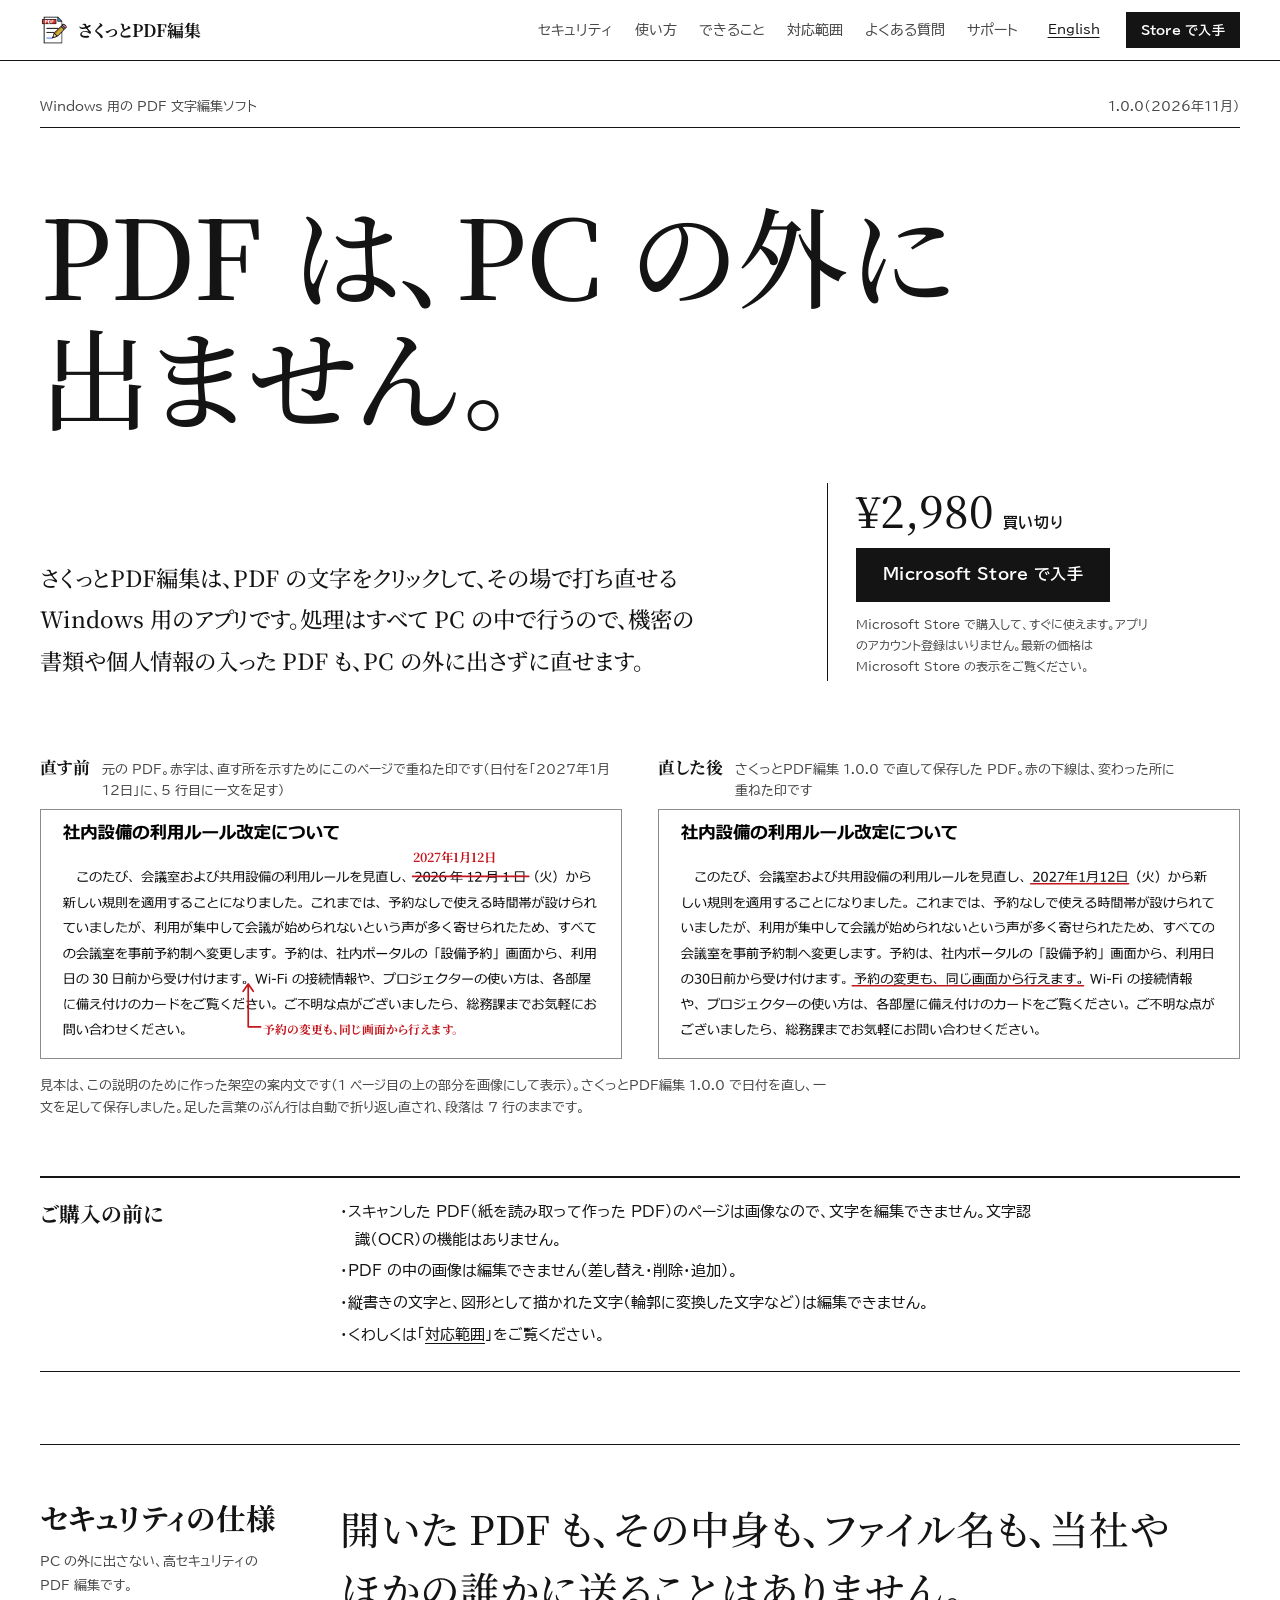
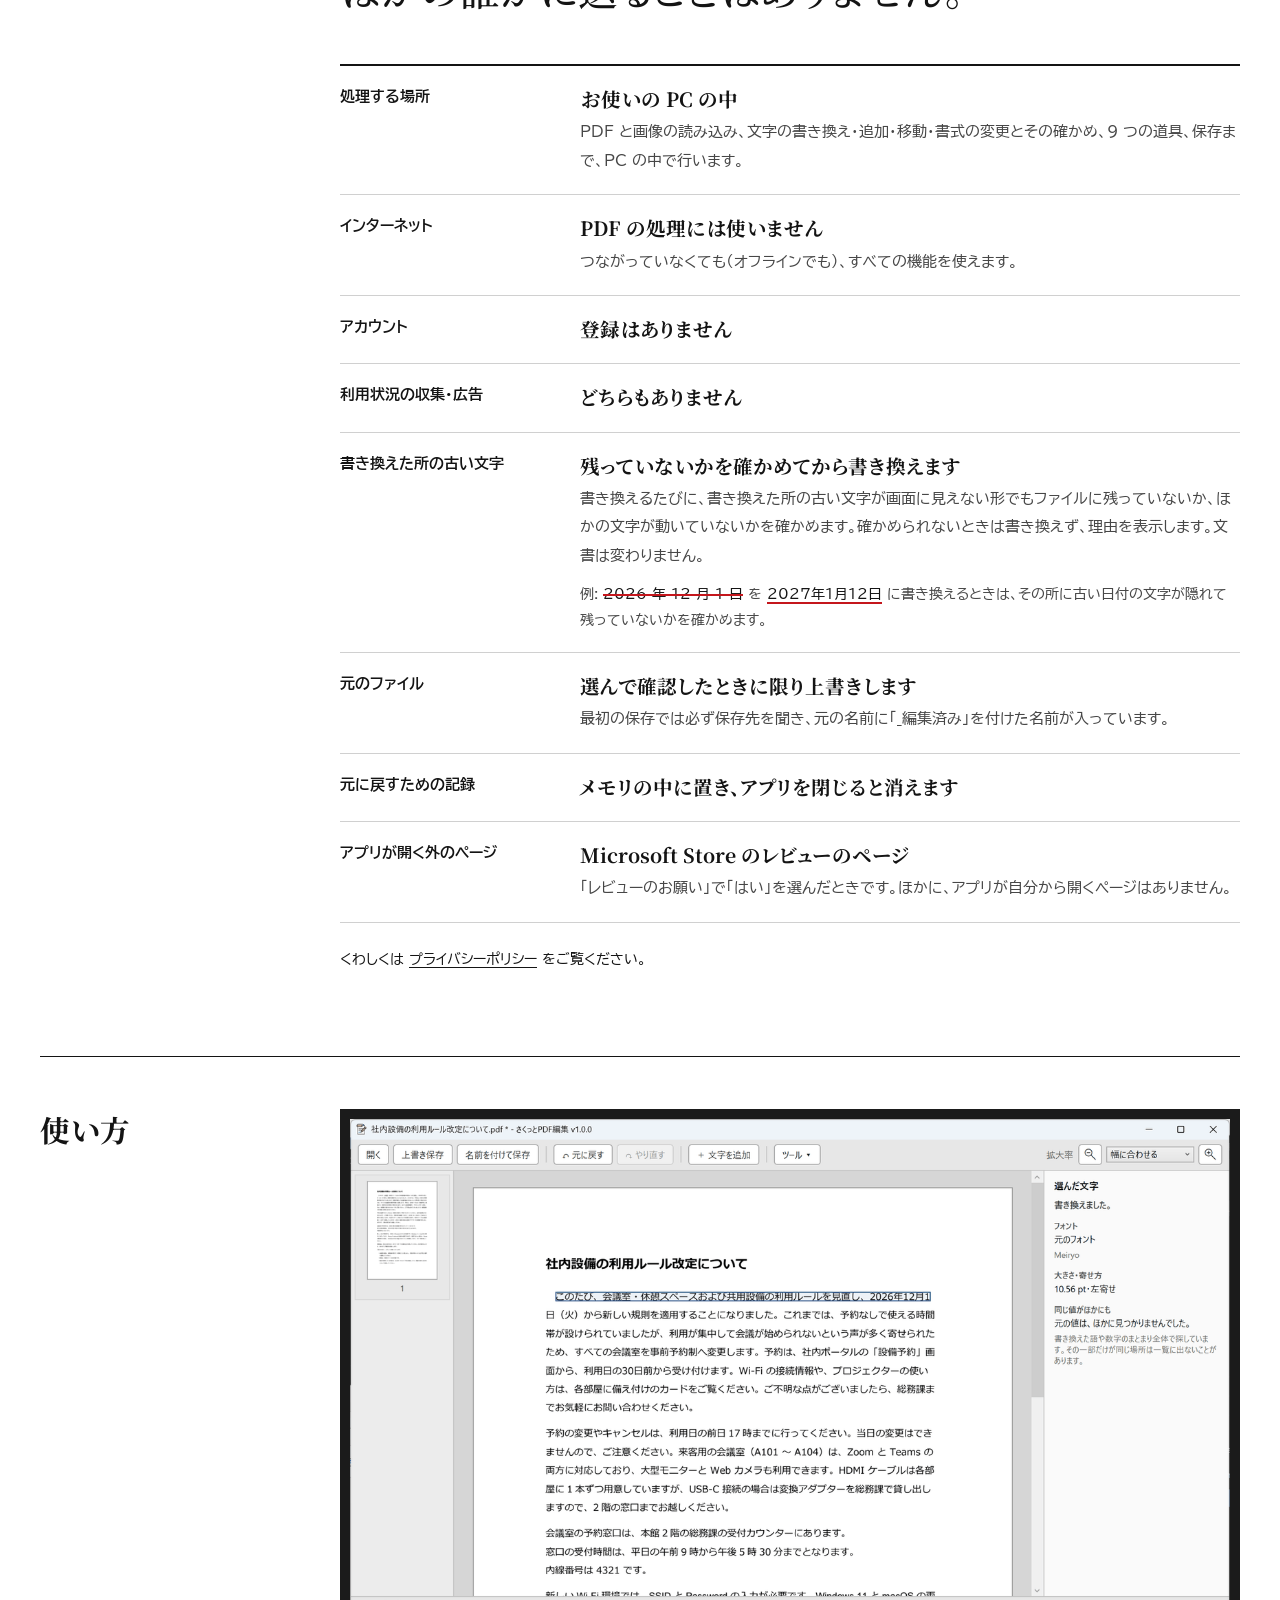
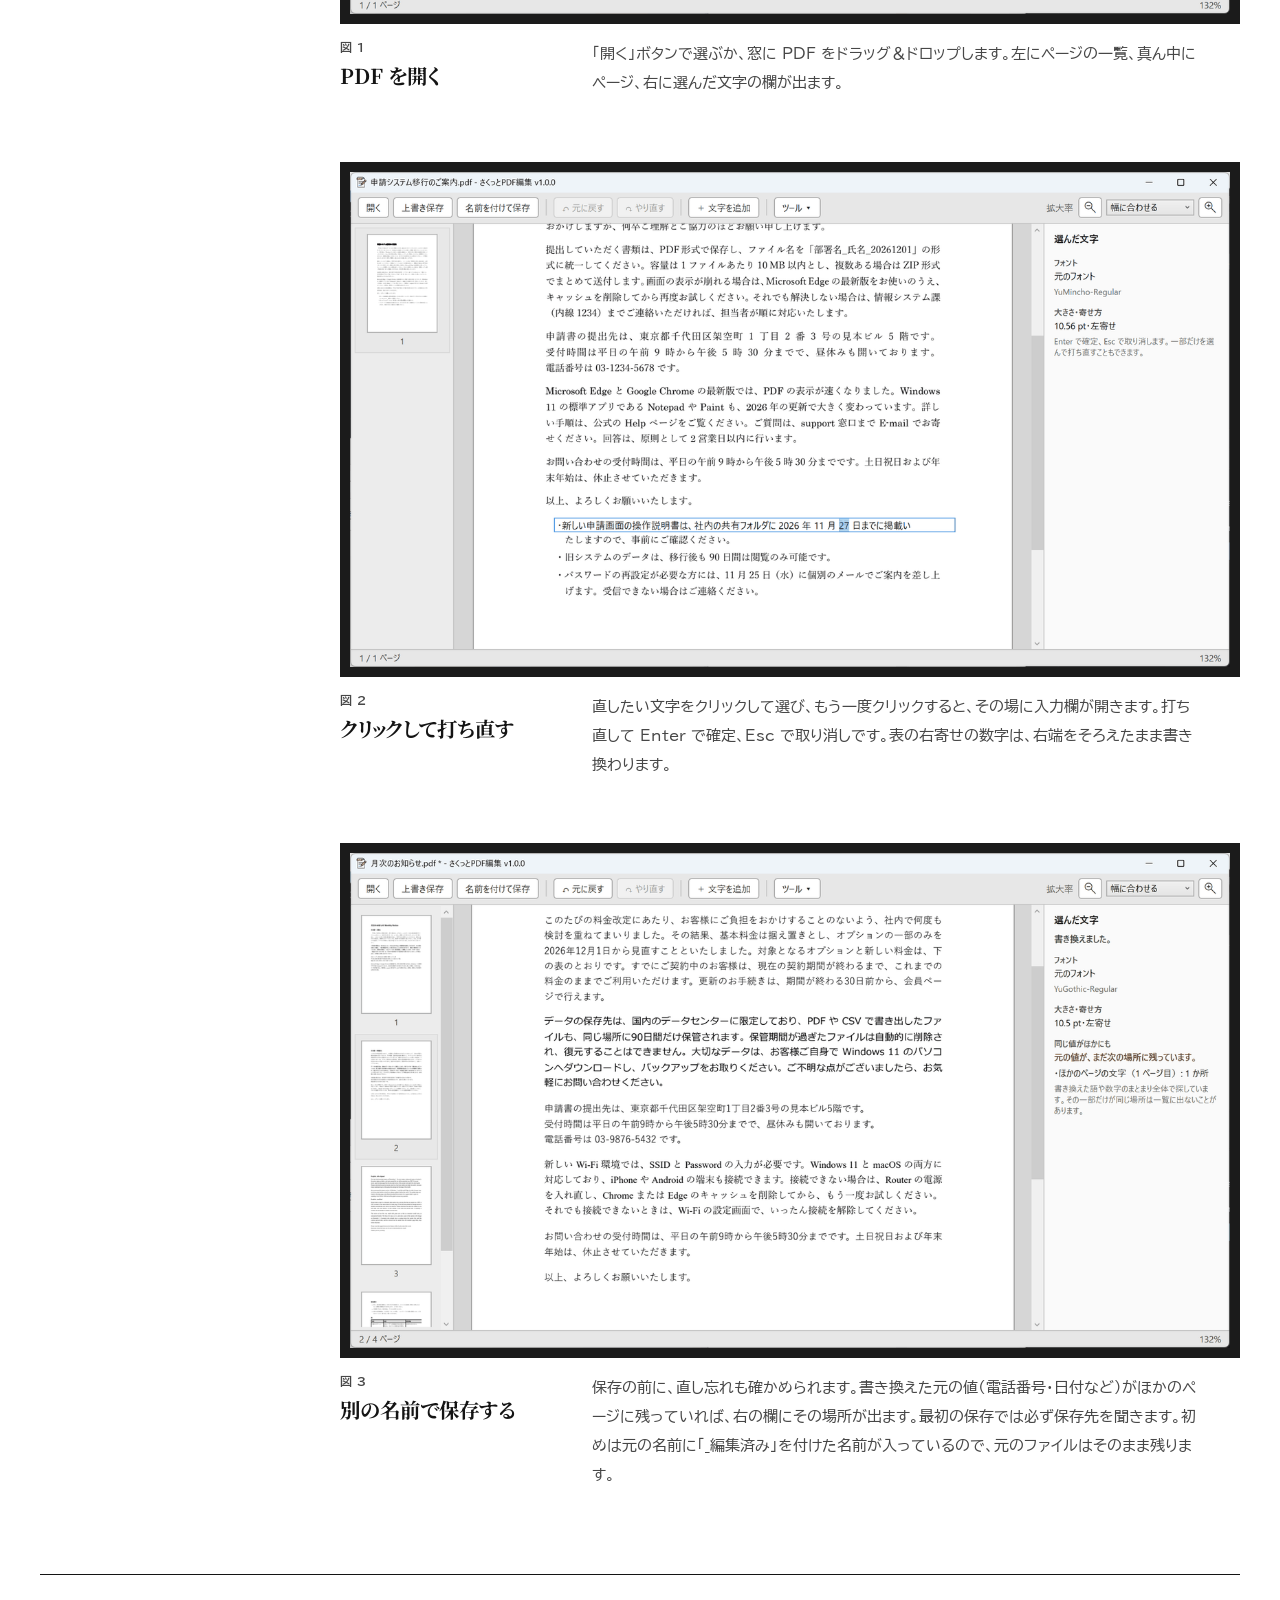
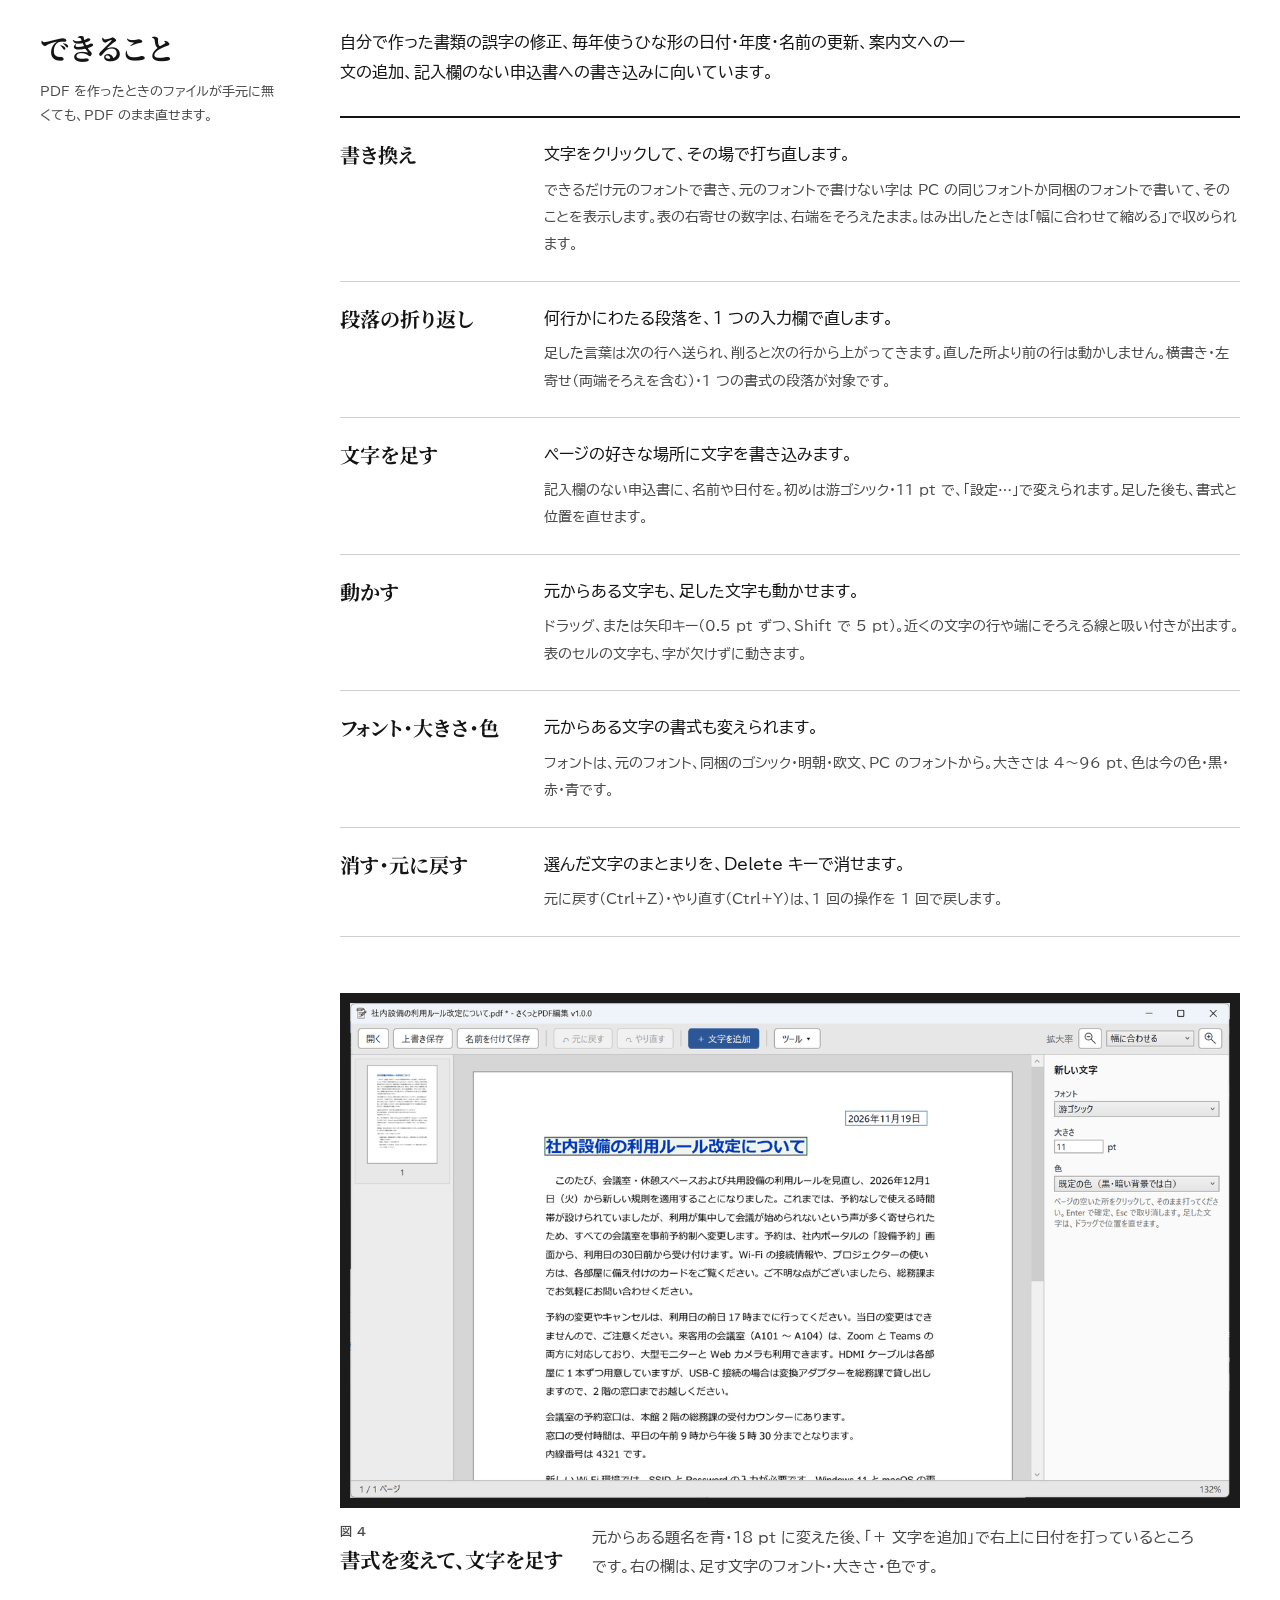
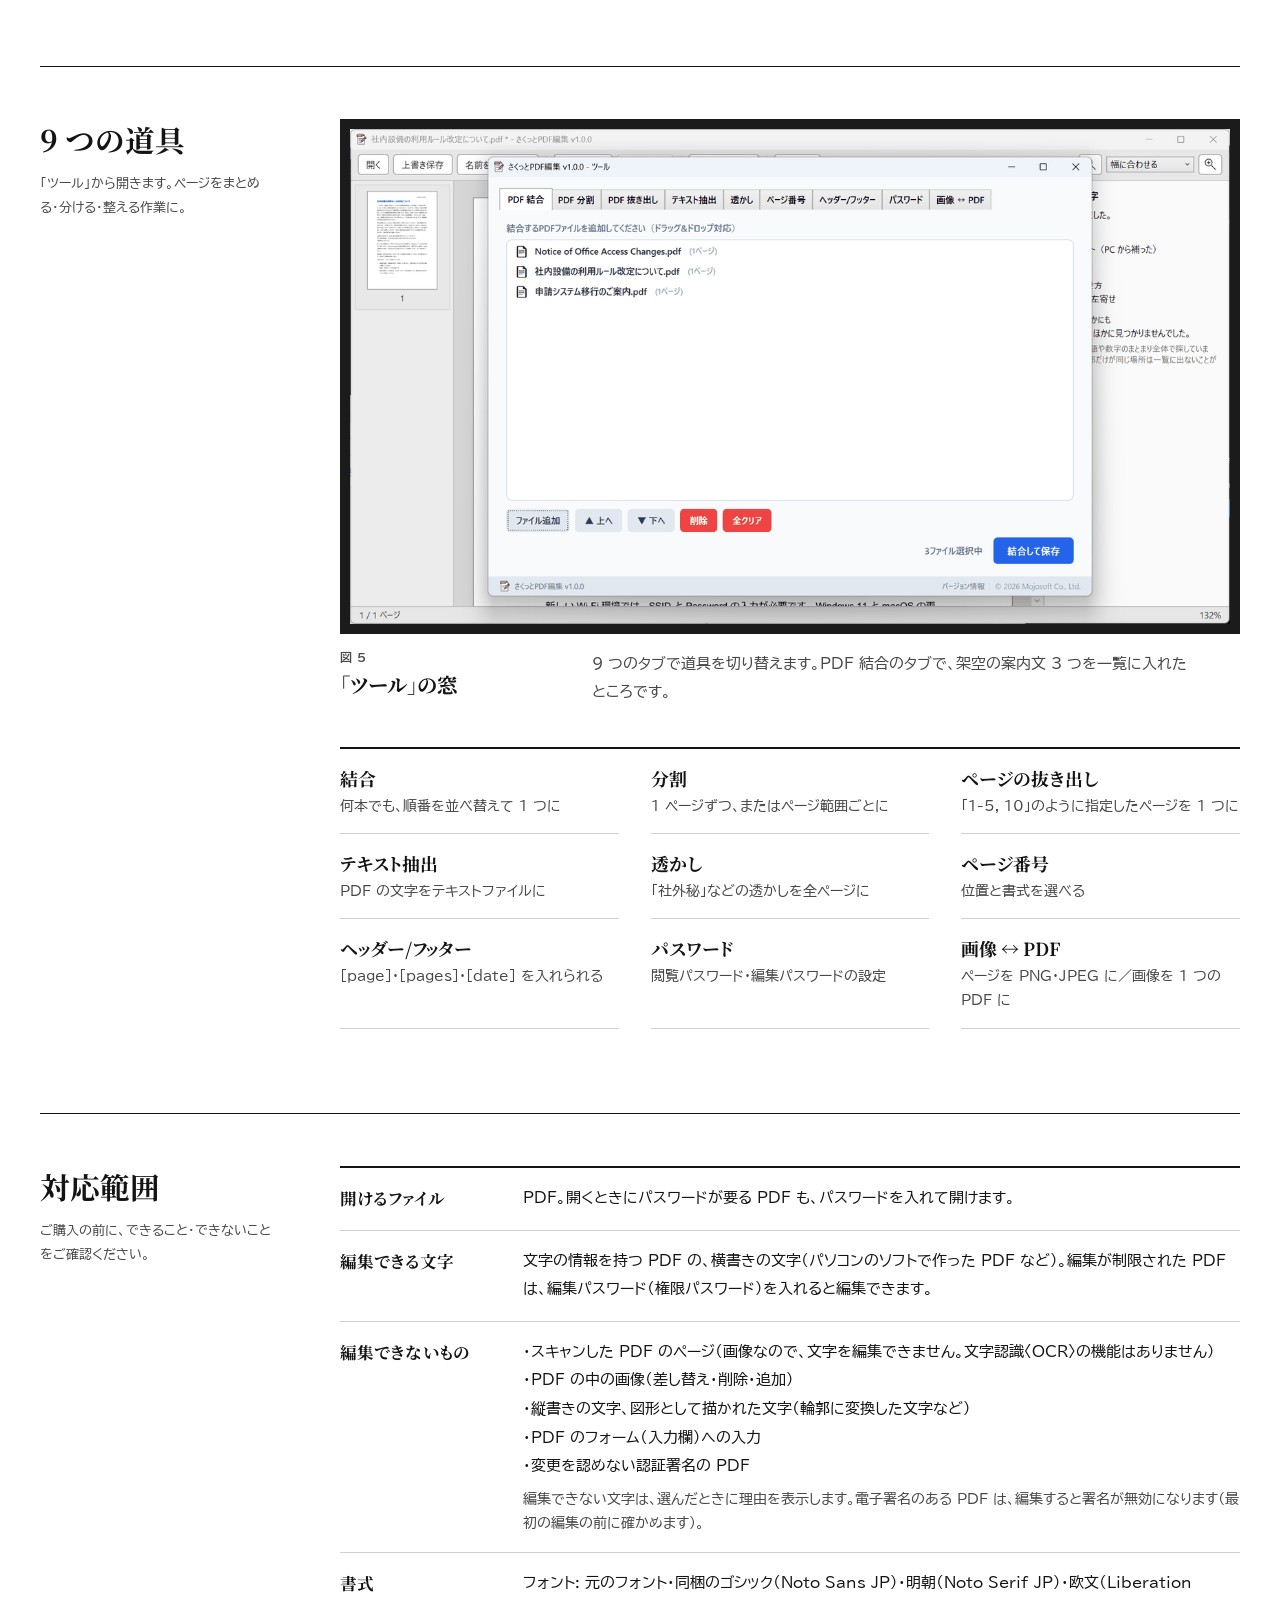
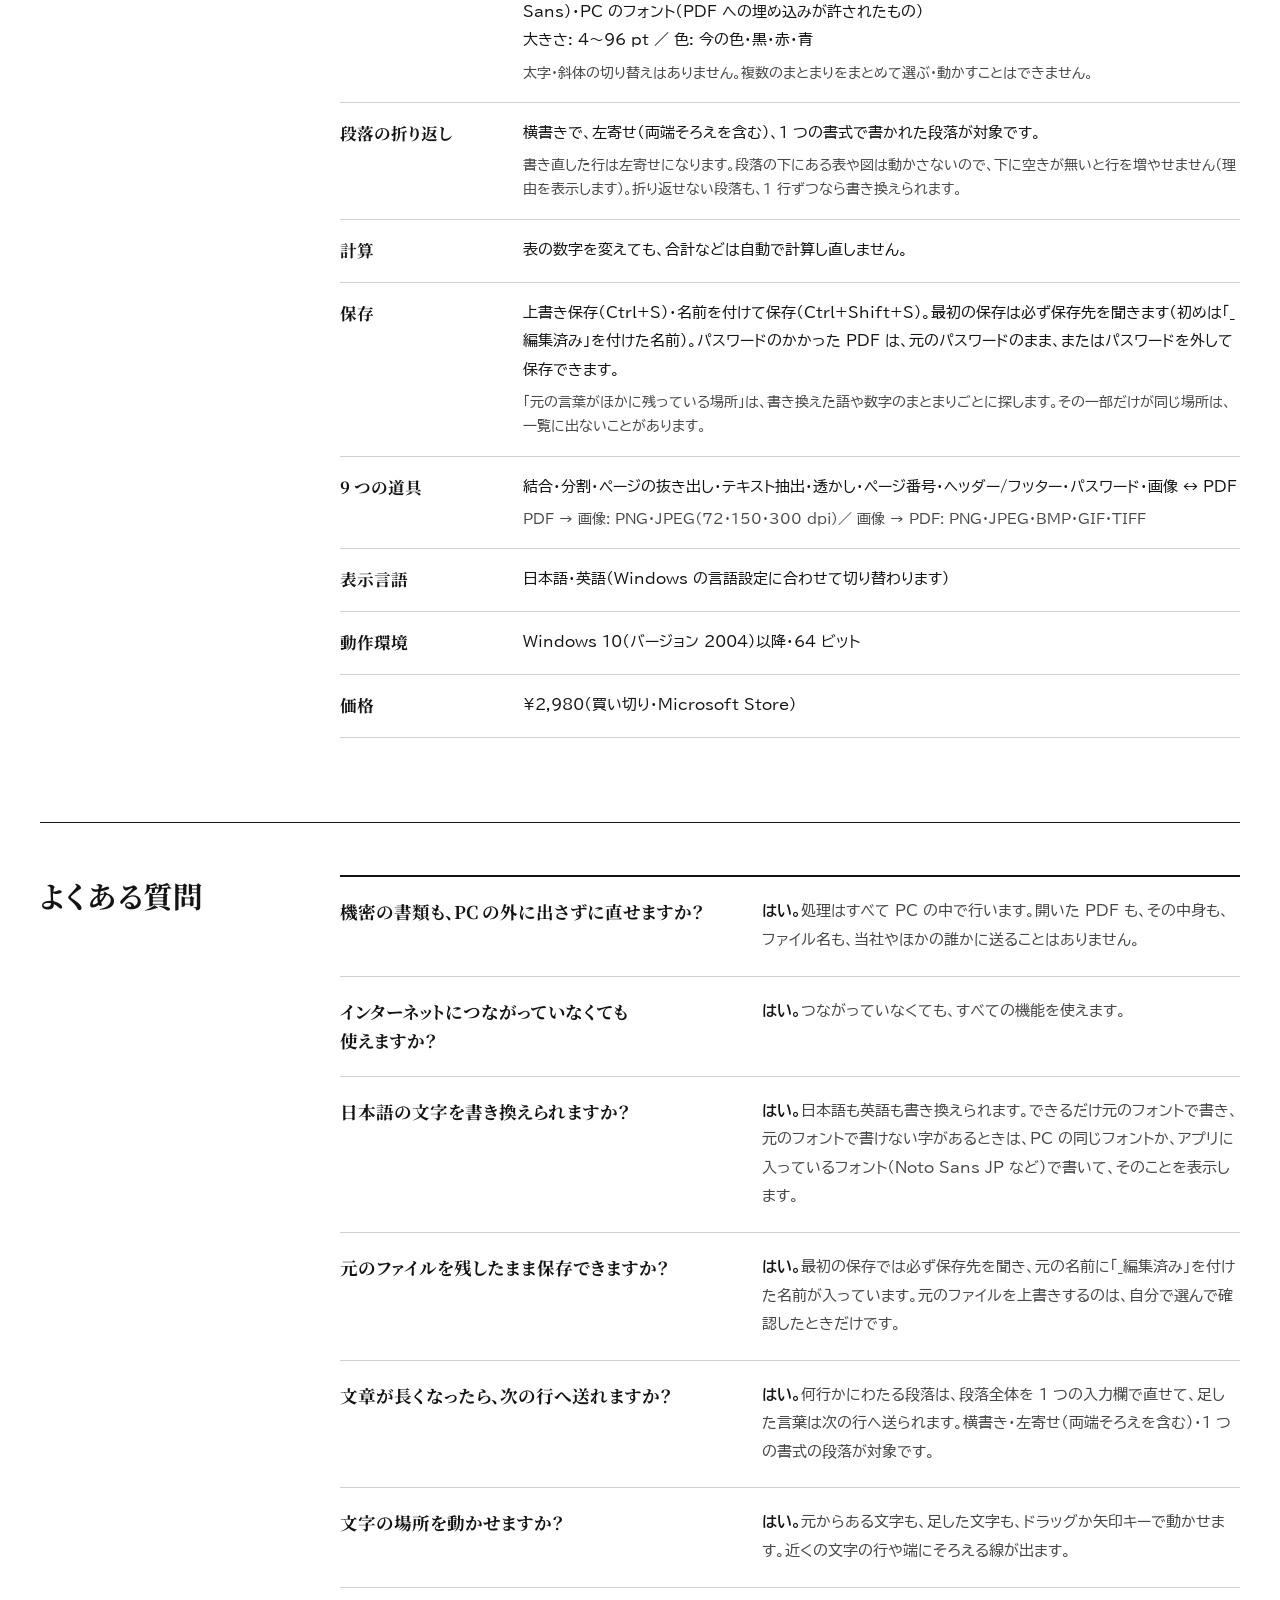
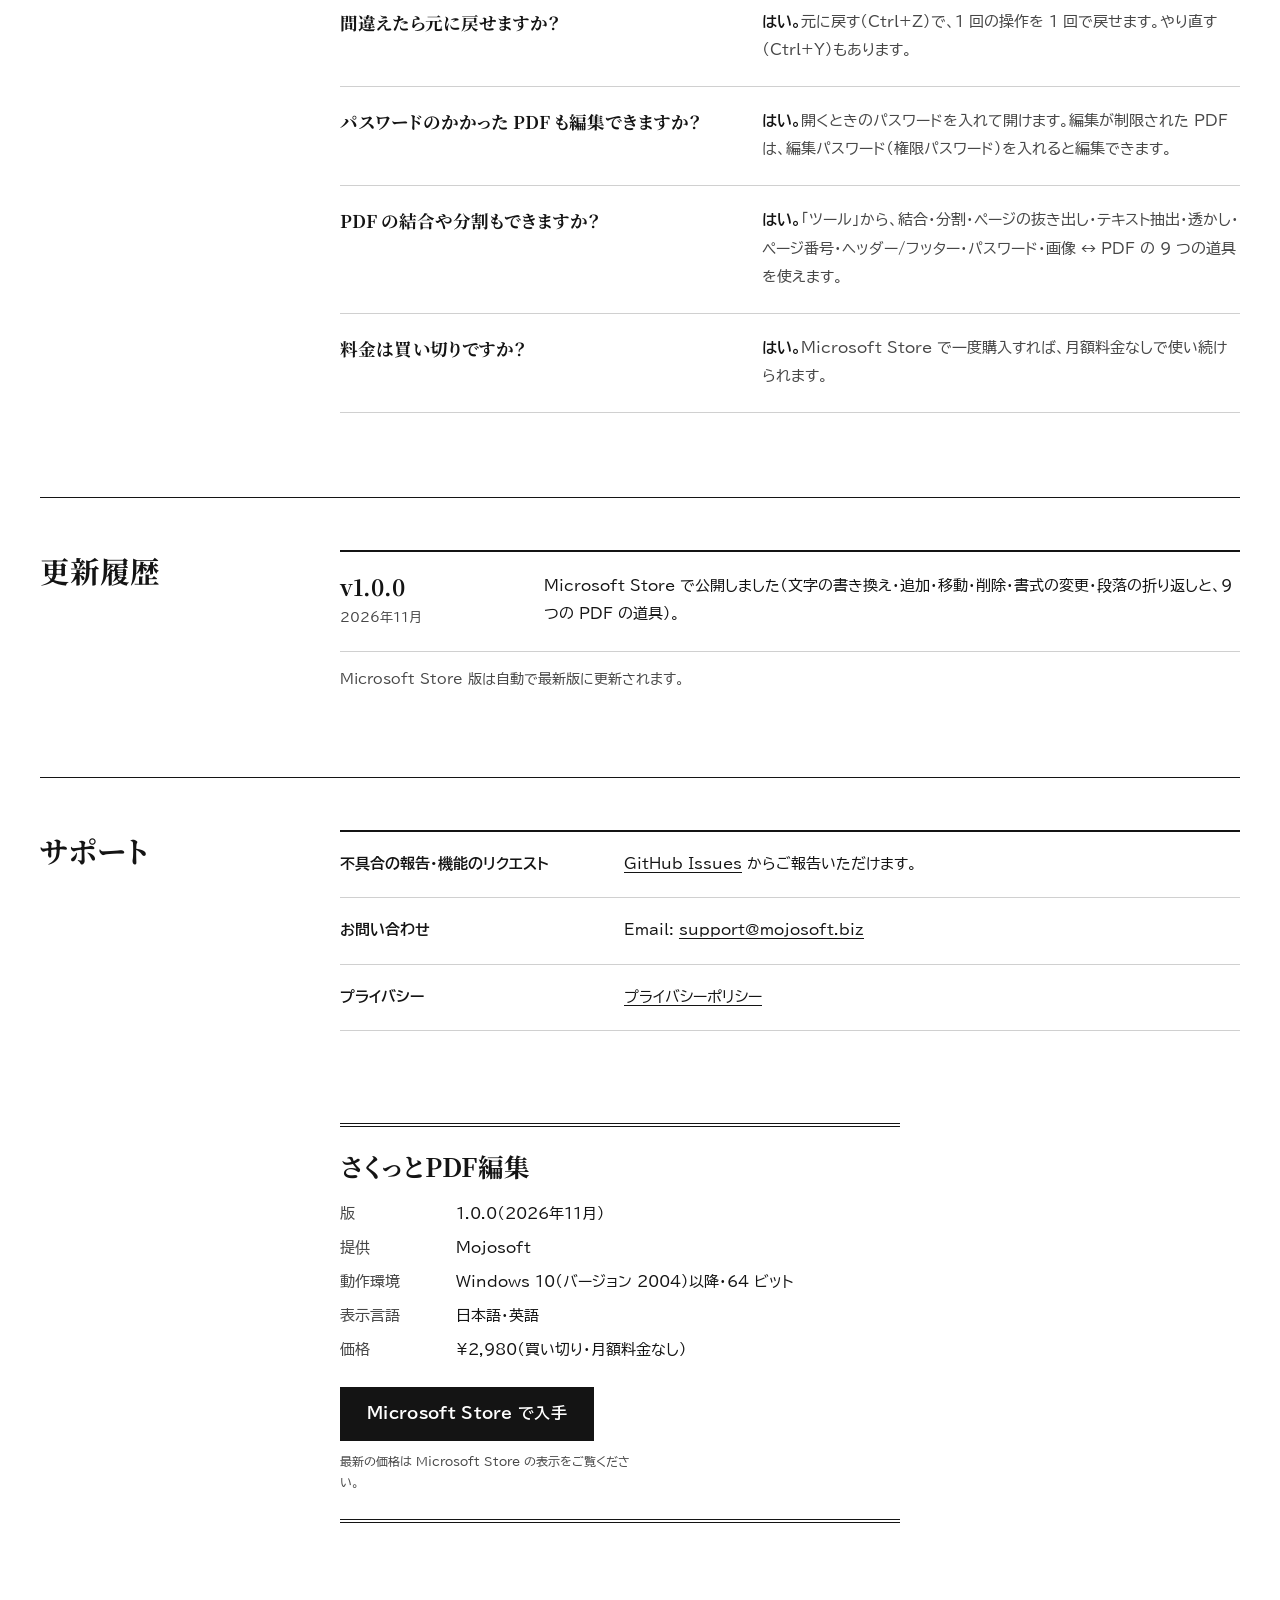
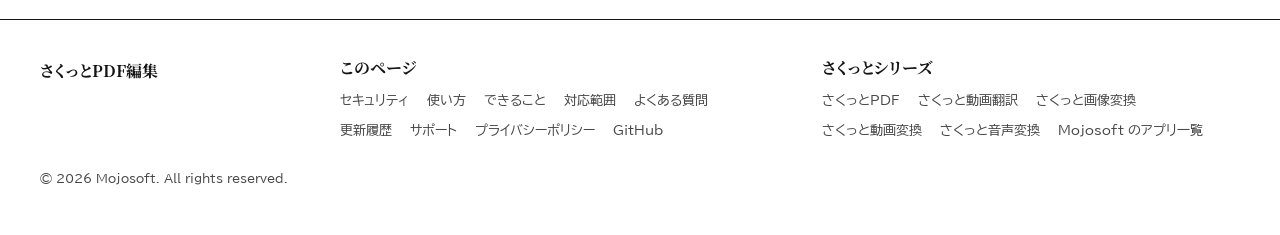
==== commit 4cd1276b: "design(lp): さくっとPDF編集 LP を作り直す（セキュリティを前面に） Co-Authored-By: Claude Opus 5.5 <noreply@anthropic.com>" ====
--- a/index.html
+++ b/index.html
@@ -4,7 +4,7 @@
 <meta charset="UTF-8">
 <meta name="viewport" content="width=device-width, initial-scale=1.0">
 <title>さくっとPDF編集｜PDFの文字を書き換え・追加・移動できるWindowsソフト</title>
-<meta name="description" content="PDF の文字をクリックして、その場で書き換えられる Windows 用ソフト。誤字の修正、日付や名前の更新、文字の追加・移動、フォント・大きさ・色の変更、段落の折り返しに対応。結合・分割など 9 つの道具付き。処理はすべて PC の中で行います。買い切り ¥2,980。">
+<meta name="description" content="PDF は、PC の外に出ません。PDF の文字をクリックして、その場で書き換えられる Windows 用ソフト。誤字の修正、日付や名前の更新、文字の追加・移動、フォント・大きさ・色の変更、段落の折り返しに対応。結合・分割など 9 つの道具付き。インターネットなしで使えます。買い切り ¥2,980。">
 <link rel="icon" type="image/x-icon" href="favicon.ico">
 <link rel="icon" type="image/png" sizes="32x32" href="favicon-32.png">
 <link rel="apple-touch-icon" href="apple-touch-icon.png">
@@ -14,13 +14,13 @@
 <link rel="alternate" href="https://mojosoftjp.github.io/sakutto-pdf-editor/" hreflang="x-default">
 <meta name="robots" content="index, follow, max-image-preview:large">
 <meta property="og:title" content="さくっとPDF編集｜PDFの文字を書き換え・追加・移動できるWindowsソフト">
-<meta property="og:description" content="PDF の文字をクリックして、その場で書き換えられる Windows 用ソフト。誤字の修正、日付や名前の更新、文字の追加・移動、フォント・大きさ・色の変更、段落の折り返しに対応。結合・分割など 9 つの道具付き。処理はすべて PC の中で行います。買い切り ¥2,980。">
+<meta property="og:description" content="PDF は、PC の外に出ません。PDF の文字をクリックして、その場で書き換えられる Windows 用ソフト。誤字の修正、日付や名前の更新、文字の追加・移動、フォント・大きさ・色の変更、段落の折り返しに対応。結合・分割など 9 つの道具付き。インターネットなしで使えます。買い切り ¥2,980。">
 <meta property="og:url" content="https://mojosoftjp.github.io/sakutto-pdf-editor/">
 <meta property="og:type" content="website">
 <meta property="og:site_name" content="Mojosoft">
 <meta property="og:locale" content="ja_JP">
 <meta name="twitter:title" content="さくっとPDF編集｜PDFの文字を書き換え・追加・移動できるWindowsソフト">
-<meta name="twitter:description" content="PDF の文字をクリックして、その場で書き換えられる Windows 用ソフト。誤字の修正、日付や名前の更新、文字の追加・移動、フォント・大きさ・色の変更、段落の折り返しに対応。結合・分割など 9 つの道具付き。処理はすべて PC の中で行います。買い切り ¥2,980。">
+<meta name="twitter:description" content="PDF は、PC の外に出ません。PDF の文字をクリックして、その場で書き換えられる Windows 用ソフト。誤字の修正、日付や名前の更新、文字の追加・移動、フォント・大きさ・色の変更、段落の折り返しに対応。結合・分割など 9 つの道具付き。インターネットなしで使えます。買い切り ¥2,980。">
 <meta property="og:image" content="https://mojosoftjp.github.io/sakutto-pdf-editor/ss1_ja.png">
 <meta name="twitter:image" content="https://mojosoftjp.github.io/sakutto-pdf-editor/ss1_ja.png">
 <meta property="og:image:alt" content="さくっとPDF編集の画面。PDF の文字をクリックして書き換えているところ">
@@ -30,7 +30,7 @@
 <meta name="twitter:card" content="summary_large_image">
 <link rel="preconnect" href="https://fonts.googleapis.com">
 <link rel="preconnect" href="https://fonts.gstatic.com" crossorigin>
-<link href="https://fonts.googleapis.com/css2?family=Zen+Kaku+Gothic+New:wght@400;500;700&family=Zen+Maru+Gothic:wght@700;900&display=swap" rel="stylesheet">
+<link href="https://fonts.googleapis.com/css2?family=BIZ+UDPGothic:wght@400;700&family=Noto+Serif+JP:wght@500;700&display=swap" rel="stylesheet">
 <link rel="stylesheet" href="style.css">
 <script type="application/ld+json">
 {
@@ -42,7 +42,7 @@
       "name": "さくっとPDF編集",
       "alternateName": "Sakutto PDF Editor",
       "url": "https://mojosoftjp.github.io/sakutto-pdf-editor/",
-      "description": "PDF の文字をクリックして、その場で書き換えられる Windows 用ソフト。誤字の修正、日付や名前の更新、文字の追加・移動、フォント・大きさ・色の変更、段落の折り返しに対応。結合・分割など 9 つの道具付き。処理はすべて PC の中で行います。買い切り ¥2,980。",
+      "description": "PDF は、PC の外に出ません。PDF の文字をクリックして、その場で書き換えられる Windows 用ソフト。誤字の修正、日付や名前の更新、文字の追加・移動、フォント・大きさ・色の変更、段落の折り返しに対応。結合・分割など 9 つの道具付き。インターネットなしで使えます。買い切り ¥2,980。",
       "image": "https://mojosoftjp.github.io/sakutto-pdf-editor/ss1_ja.png",
       "operatingSystem": "Windows",
       "applicationCategory": "UtilitiesApplication",
@@ -52,10 +52,10 @@
         "price": "2980",
         "priceCurrency": "JPY",
         "availability": "https://schema.org/InStock",
-        "url": "https://apps.microsoft.com/detail/TODO-STORE-ID"
+        "url": "https://apps.microsoft.com/detail/9NJNDMB1KWBC"
       },
       "sameAs": [
-        "https://apps.microsoft.com/detail/TODO-STORE-ID"
+        "https://apps.microsoft.com/detail/9NJNDMB1KWBC"
       ],
       "publisher": {
         "@type": "Organization",
@@ -100,196 +100,229 @@
 </script>
 </head>
 <body>
-
-<header class="site-header"><div class="wrap">
-  <a class="brand" href="./"><img src="logo-96.png" alt="" width="30" height="30">さくっとPDF編集</a>
-  <nav class="site-nav" aria-label="ページ内">
-    <a href="#how">使い方</a><a href="#features">できること</a><a href="#scope">対応範囲</a><a href="#faq">よくある質問</a><a href="#support">サポート</a>
+<a class="skip" href="#main">本文へ</a>
+
+<header class="top"><div class="wrap">
+  <a class="brand" href="./"><img src="logo-96.png" alt="" width="28" height="28"><span>さくっとPDF編集</span></a>
+  <nav class="nav" aria-label="ページ内">
+    <a href="#security">セキュリティ</a><a href="#how">使い方</a><a href="#features">できること</a><a href="#scope">対応範囲</a><a href="#faq">よくある質問</a><a href="#support">サポート</a>
   </nav>
-  <a class="lang" href="en/" hreflang="en" lang="en">EN</a>
-  <a class="btn btn-main btn-sm" href="https://apps.microsoft.com/detail/TODO-STORE-ID?cid=lp-index">Store で入手</a>
+  <a class="lang" href="en/" hreflang="en" lang="en">English</a>
+  <a class="btn btn-sm" href="https://apps.microsoft.com/detail/9NJNDMB1KWBC?cid=lp-index">Store で入手</a>
 </div></header>
 
-<main>
-<div class="hero"><div class="wrap">
-  <h1><span class="eyebrow">さくっとPDF編集 ― Windows 用</span>PDF の文字を、<span class="nb"><b>クリックして</b>書き換え。</span></h1>
-  <p class="lede">誤字の修正、日付や名前の更新、ひな形の手直しに。打ち直した文字は、できるだけ元のフォントで書きます。書き換えた所の古い文字がファイルに残っていないかを確かめてから書き換えます。処理はすべて PC の中です。</p>
-
-  <div class="result">
-    <figure class="result-shot pair">
-      <div class="pair-item"><span class="pair-label">直す前</span><div class="paper"><img src="pdf_ja_before.png" alt="架空の案内文「社内設備の利用ルール改定について」の 1 ページ目の上の部分（直す前）。1 行目に「2026 年 12 月 1 日（火）から」とある" width="1030" height="440"></div></div>
-      <div class="pair-item after"><span class="pair-label">直した後</span><div class="paper shot"><img src="pdf_ja_after.png" alt="同じ部分（直した後）。日付が「2027年1月12日（火）」になり、5 行目に「予約の変更も、同じ画面から行えます。」が足されて、行が折り返し直されている。段落は 7 行のまま" width="1030" height="440"><span class="mark" aria-hidden="true" style="--l:64.09%;--t:23.41%;--w:16.93%;--h:6.78%"></span><span class="mark" aria-hidden="true" style="--l:33.28%;--t:64.37%;--w:39.9%;--h:6.81%"></span></div></div>
-      <figcaption>さくっとPDF編集 1.0.0 で直して保存した PDF の、1 ページ目の上の部分（ページを画像にして表示）。赤い枠は変えた所に重ねた印です</figcaption>
-    </figure>
-    <div class="nums">
-      <h2 id="h-demo">お知らせの年と日付を直して、一文を足す</h2>
-      <p class="nums-src">2 枚は、同じ PDF の直す前と直した後です。</p>
-      <ol class="nums-steps"><li>直したい文字をクリックして選び、もう一度クリック</li><li>打ち直して Enter（段落は、足した言葉が次の行へ）</li><li>「名前を付けて保存」で、元のファイルとは別に保存</li></ol>
-      <p class="nums-note">見本は、この説明のために作った架空の案内文です。さくっとPDF編集 1.0.0 で、段落の日付を直し、一文を足して保存しました。行は自動で折り返し直され、段落は 7 行のままです。アプリの画面は、下の「使い方」にあります。</p>
+<main id="main">
+<div class="hero"><div class="wrap trim">
+  <p class="runhead"><span>Windows 用の PDF 文字編集ソフト</span><span>1.0.0（2026年11月）</span></p>
+
+  <h1><span>PDF は、</span><span>PC の外に</span><span>出ません。</span></h1>
+
+  <div class="lead">
+    <p class="standfirst">さくっとPDF編集は、PDF の文字をクリックして、その場で打ち直せる Windows 用のアプリです。処理はすべて PC の中で行うので、機密の書類や個人情報の入った PDF も、PC の外に出さずに直せます。</p>
+    <div class="buy">
+      <p class="price">¥2,980<small>買い切り</small></p>
+      <a class="btn" href="https://apps.microsoft.com/detail/9NJNDMB1KWBC?cid=lp-index">Microsoft Store で入手</a>
+      <p class="buy-note">Microsoft Store で購入して、すぐに使えます。アプリのアカウント登録はいりません。最新の価格は Microsoft Store の表示をご覧ください。</p>
     </div>
   </div>
 
-  <div class="ticket">
-    <div class="l"><b>PDF の「ちょっと直したい」を、PC の中で。</b><p>Microsoft Store から購入して、すぐに使えます。アプリのアカウント登録はいりません。</p></div>
-    <div class="r">
-      <p class="ticket-price">¥2,980<small>買い切り</small></p>
-      <a class="btn btn-main" href="https://apps.microsoft.com/detail/TODO-STORE-ID?cid=lp-index">Microsoft Store で入手</a>
-      <a class="btn btn-line" href="#features">できることを見る</a>
-      <p class="ticket-note">最新の価格は Microsoft Store の表示をご覧ください。</p>
+  <figure class="proof side" aria-labelledby="proof-note">
+    <div class="pair">
+      <div class="before-item">
+        <p class="cap"><b>直す前</b><span>元の PDF。赤字は、直す所を示すためにこのページで重ねた印です（日付を「2027年1月12日」に、5 行目に一文を足す）</span></p>
+        <div class="sheet">
+          <img src="pdf_ja_before.png" alt="架空の案内文「社内設備の利用ルール改定について」の 1 ページ目の上の部分（直す前）。1 行目に「2026 年 12 月 1 日（火）から」とある" width="1030" height="440">
+          <svg class="marks" viewBox="0 0 1030 440" aria-hidden="true" focusable="false">
+            <line class="draw d1" pathLength="1" x1="660" y1="118" x2="866" y2="118"/>
+            <text class="d2" x="661" y="92" font-size="22">2027年1月12日</text>
+            <path class="draw d3" pathLength="1" d="M359 322 L368 309 L377 322 M368 309 V385 H390"/>
+            <text class="d4" x="395" y="397" font-size="21">予約の変更も、同じ画面から行えます。</text>
+          </svg>
+        </div>
+      </div>
+      <div class="after-item">
+        <p class="cap"><b>直した後</b><span>さくっとPDF編集 1.0.0 で直して保存した PDF。赤の下線は、変わった所に重ねた印です</span></p>
+        <div class="sheet">
+          <img src="pdf_ja_after.png" alt="同じ部分（直した後）。日付が「2027年1月12日（火）」になり、5 行目に「予約の変更も、同じ画面から行えます。」が足されて、行が折り返し直されている。段落は 7 行のまま" width="1030" height="440">
+          <svg class="marks" viewBox="0 0 1030 440" aria-hidden="true" focusable="false">
+            <line class="draw uline d5" pathLength="1" x1="660" y1="131" x2="834" y2="131"/>
+            <line class="draw uline d5" pathLength="1" x1="343" y1="312" x2="754" y2="312"/>
+          </svg>
+        </div>
+      </div>
     </div>
-  </div>
-  <div class="notice">
-    <b>ご購入の前に</b>
+    <figcaption class="proof-note" id="proof-note">見本は、この説明のために作った架空の案内文です（1 ページ目の上の部分を画像にして表示）。さくっとPDF編集 1.0.0 で日付を直し、一文を足して保存しました。足した言葉のぶん行は自動で折り返し直され、段落は 7 行のままです。</figcaption>
+  </figure>
+
+  <section class="before" id="before" aria-labelledby="h-before">
+    <h2 id="h-before">ご購入の前に</h2>
     <ul>
       <li>スキャンした PDF（紙を読み取って作った PDF）のページは画像なので、文字を編集できません。文字認識（OCR）の機能はありません。</li>
       <li>PDF の中の画像は編集できません（差し替え・削除・追加）。</li>
-      <li>くわしくは「<a href="#scope">対応範囲</a>」をご覧ください。</li>
+      <li>縦書きの文字と、図形として描かれた文字（輪郭に変換した文字など）は編集できません。</li>
+      <li class="more">くわしくは「<a href="#scope">対応範囲</a>」をご覧ください。</li>
     </ul>
-  </div>
-  <div class="assure">
-    <span><svg viewBox="0 0 24 24"><path d="M5 12l5 5 9-10"/></svg>買い切り・月額なし</span>
-    <span><svg viewBox="0 0 24 24"><path d="M5 12l5 5 9-10"/></svg>処理はすべて PC の中で</span>
-    <span><svg viewBox="0 0 24 24"><path d="M5 12l5 5 9-10"/></svg>日本語の書類に対応</span>
-    <span><svg viewBox="0 0 24 24"><path d="M5 12l5 5 9-10"/></svg>元のファイルは別に残せる</span>
-  </div>
+  </section>
 </div></div>
 
-<section id="how"><div class="wrap">
-  <h2 class="h2 center">使い方は、3 つの操作だけ。</h2>
-  <div class="row">
-    <div class="txt"><p class="verb"><small>まず</small>PDF を開く</p><p>「開く」ボタンで選ぶか、窓に PDF をドラッグ＆ドロップ。左にページの一覧、真ん中にページ、右に選んだ文字の欄が出ます。</p></div>
-    <div class="frame"><img src="ss3_ja.png" alt="さくっとPDF編集の窓。架空の案内文を開いて、段落の 1 行目を選んだところ。左にページの一覧、真ん中にページ、右に「選んだ文字」の欄（フォントと大きさ）" width="1280" height="720" loading="lazy"></div>
-  </div>
-  <div class="row">
-    <div class="txt"><p class="verb"><small>つぎに</small>クリックして直す</p><p>直したい文字をクリックして選び、もう一度クリックすると、その場に入力欄が開きます。打ち直して Enter で確定、Esc で取り消し。表の右寄せの数字は、右端をそろえたまま書き換わります。</p></div>
-    <div class="frame"><img src="ss1_ja.png" alt="箇条書きの 1 行をクリックして、その場に開いた入力欄で日付を「27」日に打ち直しているところ。右の欄に元のフォント「YuMincho-Regular」と「10.56 pt・左寄せ」" width="1280" height="720" loading="lazy"></div>
-  </div>
-  <div class="row">
-    <div class="txt"><p class="verb"><small>あとは</small>別の名前で保存</p><p>保存の前に、直し忘れも確かめられます。書き換えた元の値（電話番号・日付など）がほかのページに残っていれば、右の欄にその場所が出ます。最初の保存では必ず保存先を聞きます。初めは元の名前に「_編集済み」を付けた名前が入っているので、元のファイルはそのまま残ります。</p></div>
-    <div class="frame"><img src="ss5_ja.png" alt="2 ページ目の電話番号を書き換えた後の画面。右の欄に「元の値が、まだ次の場所に残っています。」と、「ほかのページの文字（1 ページ目）: 1 か所」が出ている" width="1280" height="720" loading="lazy"></div>
-  </div>
-</div></section>
-
-<section id="features" class="soft"><div class="wrap">
-  <div class="center"><h2 class="h2">書き換えるだけでなく、足す・動かす・整える。</h2><p class="sub">PDF を作ったときのファイルが手元に無くても、PDF のまま直せます。</p></div>
-  <div class="features three">
-    <div class="feature"><svg viewBox="0 0 24 24"><path d="M4 20h4L19 9l-4-4L4 16z"/><path d="M13 7l4 4"/></svg><h3>書き換え</h3><p>文字をクリックして、その場で打ち直します。</p><ul><li>できるだけ元のフォントで書く。書けない字は PC の同じフォントか同梱のフォントで書き、そのことを表示</li><li>表の右寄せの数字は、右端をそろえたまま</li><li>はみ出したら「幅に合わせて縮める」</li></ul></div>
-    <div class="feature"><svg viewBox="0 0 24 24"><path d="M4 6h16M4 10h16M4 14h10"/><path d="M17 13l3 3-3 3"/><path d="M4 18h9"/></svg><h3>段落の折り返し</h3><p>何行かにわたる段落を、1 つの入力欄で直します。</p><ul><li>足した言葉は次の行へ、削ると次の行から上がる</li><li>直した所より前の行は動かさない</li><li>横書き・左寄せ（両端そろえを含む）・1 つの書式の段落が対象</li></ul></div>
-    <div class="feature"><svg viewBox="0 0 24 24"><rect x="4" y="4" width="16" height="16" rx="2"/><path d="M12 8v8M8 12h8"/></svg><h3>文字を足す</h3><p>ページの好きな場所に文字を書き込みます。</p><ul><li>記入欄のない申込書に名前や日付を</li><li>初めは游ゴシック・11 pt（「設定…」で変更）</li><li>足した後も、書式と位置を直せる</li></ul></div>
-    <div class="feature"><svg viewBox="0 0 24 24"><path d="M12 3v18M3 12h18"/><path d="M9 6l3-3 3 3M9 18l3 3 3-3M6 9l-3 3 3 3M18 9l3 3-3 3"/></svg><h3>動かす</h3><p>元からある文字も、足した文字も動かせます。</p><ul><li>ドラッグ、または矢印キー（0.5 pt・Shift で 5 pt）</li><li>近くの文字の行や端にそろえる線と吸い付き</li><li>表のセルの文字も、字が欠けずに動く</li></ul></div>
-    <div class="feature"><svg viewBox="0 0 24 24"><path d="M5 19L10 5h4l5 14"/><path d="M7.5 13h9"/></svg><h3>フォント・大きさ・色</h3><p>元からある文字の書式も変えられます。</p><ul><li>元のフォント、同梱のゴシック・明朝・欧文、PC のフォント</li><li>大きさ 4〜96 pt</li><li>色は 今の色・黒・赤・青</li></ul></div>
-    <div class="feature"><svg viewBox="0 0 24 24"><path d="M9 14L4 9l5-5"/><path d="M4 9h11a5 5 0 0 1 0 10h-3"/></svg><h3>消す・元に戻す</h3><p>間違えても、すぐ戻せます。</p><ul><li>選んだ文字のまとまりを Delete キーで消す</li><li>元に戻す（Ctrl+Z）・やり直す（Ctrl+Y）</li><li>1 回の操作を 1 回で戻せる</li></ul></div>
-  </div>
-</div></section>
-
-<section id="check"><div class="wrap">
-  <div class="center"><h2 class="h2">書き換える前に、確かめます。</h2><p class="sub">文書を失わない、黙って壊さない。そのための確かめを、書き換えと保存のたびに行います。</p></div>
-  <div class="cases">
-    <div class="case"><div class="ic"><svg viewBox="0 0 24 24"><path d="M14 2H6a2 2 0 0 0-2 2v16a2 2 0 0 0 2 2h12a2 2 0 0 0 2-2V8z"/><path d="M9 14l2 2 4-4"/></svg></div><div><h3>古い文字が残らない</h3><p>書き換えるたびに、書き換えた所の古い文字がファイルに残っていないか、ほかの文字が動いていないかを確かめます。</p></div></div>
-    <div class="case"><div class="ic"><svg viewBox="0 0 24 24"><circle cx="12" cy="12" r="9"/><path d="M12 7v6M12 16.5v.5"/></svg></div><div><h3>確かめられないときは、書き換えない</h3><p>確かめきれないときは書き換えず、右の欄に理由を出します。文書は変わりません。</p></div></div>
-    <div class="case"><div class="ic"><svg viewBox="0 0 24 24"><circle cx="11" cy="11" r="6"/><path d="M20 20l-4.5-4.5"/></svg></div><div><h3>元の言葉が残っている場所を知らせる</h3><p>書き換えた元の値（電話番号・日付などのまとまり）が、ほかのページや注釈・しおりに残っていれば、その場所を出します。直し忘れの確認に。</p></div></div>
-    <div class="case"><div class="ic"><svg viewBox="0 0 24 24"><rect x="3" y="3" width="8" height="10" rx="1"/><rect x="13" y="11" width="8" height="10" rx="1"/></svg></div><div><h3>元のファイルを残せる</h3><p>最初の保存は必ず保存先を聞き、「_編集済み」を付けた名前で別に保存できます。元のファイルを上書きするのは、選んで確認したときだけです。</p></div></div>
-  </div>
-</div></section>
-
-<section id="tools" class="soft"><div class="wrap">
-  <div class="center"><h2 class="h2">9 つの PDF の道具も、いっしょに。</h2><p class="sub">「ツール」から、ページをまとめる・分ける・整える作業もできます。</p></div>
-  <div class="features three">
-    <div class="feature"><svg viewBox="0 0 24 24"><rect x="3" y="3" width="8" height="10" rx="1"/><rect x="13" y="11" width="8" height="10" rx="1"/><path d="M11 8h4v3"/></svg><h3>結合・分割・抜き出し</h3><ul><li>結合: 何本でも、順番を並べ替えて 1 つに</li><li>分割: 1 ページずつ、またはページ範囲ごとに</li><li>抜き出し: 「1-5, 10」のように指定したページを 1 つに</li></ul></div>
-    <div class="feature"><svg viewBox="0 0 24 24"><rect x="5" y="3" width="14" height="18" rx="1"/><path d="M9 7h6M10 17h4"/></svg><h3>透かし・ページ番号・ヘッダー/フッター</h3><ul><li>「社外秘」などの透かしを全ページに</li><li>ページ番号の位置と書式を選べる</li><li>ヘッダー・フッターに [page]・[pages]・[date]</li></ul></div>
-    <div class="feature"><svg viewBox="0 0 24 24"><rect x="5" y="11" width="14" height="10" rx="2"/><path d="M8 11V7a4 4 0 0 1 8 0v4"/></svg><h3>パスワード・テキスト抽出・画像 ↔ PDF</h3><ul><li>閲覧パスワード・編集パスワードの設定</li><li>PDF の文字をテキストファイルに</li><li>ページを PNG・JPEG に／画像を 1 つの PDF に</li></ul></div>
-  </div>
-</div></section>
-
-<section id="use-cases"><div class="wrap">
-  <div class="center"><h2 class="h2">利用シーン</h2><p class="sub">お手元の PDF を、作り直さずに直します。</p></div>
-  <div class="cases">
-    <div class="case"><div class="ic"><svg viewBox="0 0 24 24"><path d="M4 20h4L19 9l-4-4L4 16z"/></svg></div><div><h3>自分で作った書類の誤字を直す</h3><p>作ったときのファイルが手元に無くても、PDF のまま直せます。</p></div></div>
-    <div class="case"><div class="ic"><svg viewBox="0 0 24 24"><rect x="4" y="5" width="16" height="15" rx="2"/><path d="M4 10h16M9 3v4M15 3v4"/></svg></div><div><h3>ひな形の日付・年度・名前を新しく</h3><p>毎年使う案内やひな形を、新しい年度と担当者名に。元の言葉がほかに残っていれば、場所を知らせます。</p></div></div>
-    <div class="case"><div class="ic"><svg viewBox="0 0 24 24"><path d="M4 6h16M4 10h16M4 14h10M4 18h7"/></svg></div><div><h3>案内文に一文を足す・削る</h3><p>段落の折り返しで、足した言葉は次の行へ、削ると次の行から上がってきます。</p></div></div>
-    <div class="case"><div class="ic"><svg viewBox="0 0 24 24"><rect x="4" y="4" width="16" height="16" rx="2"/><path d="M8 12h8M12 8v8"/></svg></div><div><h3>記入欄のない申込書に書き込む</h3><p>名前や日付を好きな場所に足して、そろえる線で位置を合わせられます。</p></div></div>
-  </div>
-</div></section>
-
-<section id="data-flow" class="soft"><div class="wrap">
-  <div class="center"><h2 class="h2">PDF は、PC の外に出ません</h2><p class="sub">ブラウザで使う編集サイトと違い、PDF をどこかにアップロードすることはありません。</p></div>
-  <div class="flow">
-    <div class="pc"><h3>PC の中で終わる処理</h3><ul><li>PDF と画像の読み込み</li><li>文字の書き換え・追加・移動・書式の変更と、その確かめ</li><li>9 つの道具の処理</li><li>保存（保存先は毎回選べる）</li></ul></div>
-    <div class="net"><h3>インターネットを使う場面</h3><ul><li>PDF の処理では使いません</li><li>Microsoft Store のページが開くのは、レビューのお願いで「はい」を選んだときだけです</li></ul></div>
-  </div>
-  <p class="flow-note center">開発元（Mojosoft）に PDF やファイル名が送られることはありません。アカウント登録も、利用状況の収集もありません。詳しくは <a href="privacy.html">プライバシーポリシー</a> をご覧ください。</p>
-</div></section>
-
-<section id="scope"><div class="wrap">
-  <div class="center"><h2 class="h2">対応範囲</h2><p class="sub">ご購入の前に、できること・できないことをご確認ください。</p></div>
-  <table class="spec">
-    <tr><th scope="row">開けるファイル</th><td><span>PDF</span>開くときにパスワードが要る PDF も、パスワードを入れて開けます。</td></tr>
-    <tr><th scope="row">編集できる文字</th><td>文字の情報を持つ PDF の、横書きの文字（パソコンのソフトで作った PDF など）。編集が制限された PDF は、編集パスワード（権限パスワード）を入れると編集できます。</td></tr>
-    <tr><th scope="row">編集できないもの</th><td><ul><li>スキャンした PDF のページ（画像なので、文字を編集できません。文字認識〈OCR〉の機能はありません）</li><li>PDF の中の画像（差し替え・削除・追加）</li><li>縦書きの文字、図形として描かれた文字（輪郭に変換した文字など）</li><li>PDF のフォーム（入力欄）への入力</li><li>変更を認めない認証署名の PDF</li></ul><small>編集できない文字は、選んだときに理由を表示します。電子署名のある PDF は、編集すると署名が無効になります（最初の編集の前に確かめます）。</small></td></tr>
-    <tr><th scope="row">書式</th><td>フォント: 元のフォント・同梱のゴシック（Noto Sans JP）・明朝（Noto Serif JP）・欧文（Liberation Sans）・PC のフォント（PDF への埋め込みが許されたもの）<br>大きさ: 4〜96 pt ／ 色: 今の色・黒・赤・青<small>太字・斜体の切り替えはありません。複数のまとまりをまとめて選ぶ・動かすことはできません。</small></td></tr>
-    <tr><th scope="row">段落の折り返し</th><td>横書きで、左寄せ（両端そろえを含む）、1 つの書式で書かれた段落が対象です。<small>書き直した行は左寄せになります。段落の下にある表や図は動かさないので、下に空きが無いと行を増やせません（理由を表示します）。折り返せない段落も、1 行ずつなら書き換えられます。</small></td></tr>
-    <tr><th scope="row">計算</th><td>表の数字を変えても、合計などは自動で計算し直しません。</td></tr>
-    <tr><th scope="row">保存</th><td>上書き保存（Ctrl+S）・名前を付けて保存（Ctrl+Shift+S）。最初の保存は必ず保存先を聞きます（初めは「_編集済み」を付けた名前）。パスワードのかかった PDF は、元のパスワードのまま、またはパスワードを外して保存できます。<small>「元の言葉がほかに残っている場所」は、書き換えた語や数字のまとまりごとに探します。その一部だけが同じ場所は、一覧に出ないことがあります。</small></td></tr>
-    <tr><th scope="row">9 つの道具</th><td>結合・分割・ページの抜き出し・テキスト抽出・透かし・ページ番号・ヘッダー/フッター・パスワード・画像 ↔ PDF<small>PDF → 画像: PNG・JPEG（72・150・300 dpi）／ 画像 → PDF: PNG・JPEG・BMP・GIF・TIFF</small></td></tr>
-    <tr><th scope="row">表示言語</th><td>日本語・英語（Windows の言語設定に合わせて切り替わります）</td></tr>
-    <tr><th scope="row">動作環境</th><td>Windows 10（バージョン 2004）以降・64 ビット</td></tr>
-    <tr><th scope="row">価格</th><td>¥2,980（買い切り・Microsoft Store）</td></tr>
-  </table>
-</div></section>
-
-<section id="faq" class="soft"><div class="wrap">
-  <h2 class="h2 center">よくある質問（FAQ）</h2>
-  <div class="faq">
-    <details open><summary>日本語の文字を書き換えられますか？</summary><p>はい。日本語も英語も書き換えられます。できるだけ元のフォントで書き、元のフォントで書けない字があるときは、PC の同じフォントか、アプリに入っているフォント（Noto Sans JP など）で書いて、そのことを表示します。</p></details>
-    <details><summary>元のファイルを残したまま保存できますか？</summary><p>はい。最初の保存では必ず保存先を聞き、元の名前に「_編集済み」を付けた名前が入っています。元のファイルを上書きするのは、自分で選んで確認したときだけです。</p></details>
-    <details><summary>文章が長くなったら、次の行へ送れますか？</summary><p>はい。何行かにわたる段落は、段落全体を 1 つの入力欄で直せて、足した言葉は次の行へ送られます。横書き・左寄せ（両端そろえを含む）・1 つの書式の段落が対象です。</p></details>
-    <details><summary>文字の場所を動かせますか？</summary><p>はい。元からある文字も、足した文字も、ドラッグか矢印キーで動かせます。近くの文字の行や端にそろえる線が出ます。</p></details>
-    <details><summary>間違えたら元に戻せますか？</summary><p>はい。元に戻す（Ctrl+Z）で、1 回の操作を 1 回で戻せます。やり直す（Ctrl+Y）もあります。</p></details>
-    <details><summary>パスワードのかかった PDF も編集できますか？</summary><p>はい。開くときのパスワードを入れて開けます。編集が制限された PDF は、編集パスワード（権限パスワード）を入れると編集できます。</p></details>
-    <details><summary>PDF の結合や分割もできますか？</summary><p>はい。「ツール」から、結合・分割・ページの抜き出し・テキスト抽出・透かし・ページ番号・ヘッダー/フッター・パスワード・画像 ↔ PDF の 9 つの道具を使えます。</p></details>
-    <details><summary>インターネットにつながっていなくても使えますか？</summary><p>はい。処理はすべて PC の中で行います。</p></details>
-    <details><summary>料金は買い切りですか？</summary><p>はい。Microsoft Store で一度購入すれば、月額料金なしで使い続けられます。</p></details>
-  </div>
-</div></section>
-
-<section id="changelog"><div class="wrap">
-  <div class="center"><h2 class="h2">更新履歴</h2><p class="sub">Microsoft Store 版は自動で最新版に更新されます。</p></div>
-  <div class="log">
-    <article>
-      <h3>v1.0.0</h3><time datetime="2026-11">2026年11月</time>
-      <ul><li>Microsoft Store で公開しました（文字の書き換え・追加・移動・削除・書式の変更・段落の折り返しと、9 つの PDF の道具）</li></ul>
-    </article>
-  </div>
-</div></section>
-
-<section id="support" class="soft"><div class="wrap">
-  <h2 class="h2 center">サポート</h2>
-  <div class="support">
-    <p><b>不具合の報告・機能のリクエスト</b><br><a href="https://github.com/mojosoftjp/sakutto-pdf-editor/issues">GitHub Issues</a> からご報告いただけます。</p>
-    <p><b>お問い合わせ</b><br>Email: <a href="mailto:support@mojosoft.biz">support@mojosoft.biz</a></p>
-    <p><a href="privacy.html">プライバシーポリシー</a></p>
+<section class="sec" id="security" aria-labelledby="h-security"><div class="wrap">
+  <div class="sec-head"><h2 id="h-security">セキュリティの仕様</h2><p>PC の外に出さない、高セキュリティの PDF 編集です。</p></div>
+  <div class="sec-body">
+    <p class="statement">開いた PDF も、その中身も、ファイル名も、当社やほかの誰かに送ることはありません。</p>
+    <dl class="facts">
+      <div><dt>処理する場所</dt><dd><b>お使いの PC の中</b><span>PDF と画像の読み込み、文字の書き換え・追加・移動・書式の変更とその確かめ、9 つの道具、保存まで、PC の中で行います。</span></dd></div>
+      <div><dt>インターネット</dt><dd><b>PDF の処理には使いません</b><span>つながっていなくても（オフラインでも）、すべての機能を使えます。</span></dd></div>
+      <div><dt>アカウント</dt><dd><b>登録はありません</b></dd></div>
+      <div><dt>利用状況の収集・広告</dt><dd><b>どちらもありません</b></dd></div>
+      <div><dt>書き換えた所の古い文字</dt><dd><b>残っていないかを確かめてから書き換えます</b><span>書き換えるたびに、書き換えた所の古い文字が画面に見えない形でもファイルに残っていないか、ほかの文字が動いていないかを確かめます。確かめられないときは書き換えず、理由を表示します。文書は変わりません。</span><span class="eg">例: <del class="red">2026 年 12 月 1 日</del> を <ins class="red">2027年1月12日</ins> に書き換えるときは、その所に古い日付の文字が隠れて残っていないかを確かめます。</span></dd></div>
+      <div><dt>元のファイル</dt><dd><b>選んで確認したときに限り上書きします</b><span>最初の保存では必ず保存先を聞き、元の名前に「_編集済み」を付けた名前が入っています。</span></dd></div>
+      <div><dt>元に戻すための記録</dt><dd><b>メモリの中に置き、アプリを閉じると消えます</b></dd></div>
+      <div><dt>アプリが開く外のページ</dt><dd><b>Microsoft Store のレビューのページ</b><span>「レビューのお願い」で「はい」を選んだときです。ほかに、アプリが自分から開くページはありません。</span></dd></div>
+    </dl>
+    <p class="facts-note">くわしくは <a href="privacy.html">プライバシーポリシー</a> をご覧ください。</p>
+  </div>
+</div></section>
+
+<section class="sec" id="how" aria-labelledby="h-how"><div class="wrap">
+  <div class="sec-head"><h2 id="h-how">使い方</h2></div>
+  <div class="sec-body">
+    <figure class="fig">
+      <div class="mat"><img src="ss3_ja.png" alt="さくっとPDF編集の窓。架空の案内文を開いて、段落の 1 行目を選んだところ。左にページの一覧、真ん中にページ、右に「選んだ文字」の欄（フォントと大きさ）" width="1280" height="720"></div>
+      <figcaption class="figcap"><h3><small>図 1</small>PDF を開く</h3><p>「開く」ボタンで選ぶか、窓に PDF をドラッグ＆ドロップします。左にページの一覧、真ん中にページ、右に選んだ文字の欄が出ます。</p></figcaption>
+    </figure>
+    <figure class="fig">
+      <div class="mat"><img src="ss1_ja.png" alt="箇条書きの 1 行をクリックして、その場に開いた入力欄で日付を「27」日に打ち直しているところ。右の欄に元のフォント「YuMincho-Regular」と「10.56 pt・左寄せ」" width="1280" height="720"></div>
+      <figcaption class="figcap"><h3><small>図 2</small>クリックして打ち直す</h3><p>直したい文字をクリックして選び、もう一度クリックすると、その場に入力欄が開きます。打ち直して Enter で確定、Esc で取り消しです。表の右寄せの数字は、右端をそろえたまま書き換わります。</p></figcaption>
+    </figure>
+    <figure class="fig">
+      <div class="mat"><img src="ss5_ja.png" alt="2 ページ目の電話番号を書き換えた後の画面。右の欄に「元の値が、まだ次の場所に残っています。」と、「ほかのページの文字（1 ページ目）: 1 か所」が出ている" width="1280" height="720"></div>
+      <figcaption class="figcap"><h3><small>図 3</small>別の名前で保存する</h3><p>保存の前に、直し忘れも確かめられます。書き換えた元の値（電話番号・日付など）がほかのページに残っていれば、右の欄にその場所が出ます。最初の保存では必ず保存先を聞きます。初めは元の名前に「_編集済み」を付けた名前が入っているので、元のファイルはそのまま残ります。</p></figcaption>
+    </figure>
+  </div>
+</div></section>
+
+<section class="sec" id="features" aria-labelledby="h-features"><div class="wrap">
+  <div class="sec-head"><h2 id="h-features">できること</h2><p>PDF を作ったときのファイルが手元に無くても、PDF のまま直せます。</p></div>
+  <div class="sec-body">
+    <p class="intro">自分で作った書類の誤字の修正、毎年使うひな形の日付・年度・名前の更新、案内文への一文の追加、記入欄のない申込書への書き込みに向いています。</p>
+    <dl class="gloss">
+      <div><dt>書き換え</dt><dd><p>文字をクリックして、その場で打ち直します。</p><p>できるだけ元のフォントで書き、元のフォントで書けない字は PC の同じフォントか同梱のフォントで書いて、そのことを表示します。表の右寄せの数字は、右端をそろえたまま。はみ出したときは「幅に合わせて縮める」で収められます。</p></dd></div>
+      <div><dt>段落の折り返し</dt><dd><p>何行かにわたる段落を、1 つの入力欄で直します。</p><p>足した言葉は次の行へ送られ、削ると次の行から上がってきます。直した所より前の行は動かしません。横書き・左寄せ（両端そろえを含む）・1 つの書式の段落が対象です。</p></dd></div>
+      <div><dt>文字を足す</dt><dd><p>ページの好きな場所に文字を書き込みます。</p><p>記入欄のない申込書に、名前や日付を。初めは游ゴシック・11 pt で、「設定…」で変えられます。足した後も、書式と位置を直せます。</p></dd></div>
+      <div><dt>動かす</dt><dd><p>元からある文字も、足した文字も動かせます。</p><p>ドラッグ、または矢印キー（0.5 pt ずつ、Shift で 5 pt）。近くの文字の行や端にそろえる線と吸い付きが出ます。表のセルの文字も、字が欠けずに動きます。</p></dd></div>
+      <div><dt>フォント・大きさ・色</dt><dd><p>元からある文字の書式も変えられます。</p><p>フォントは、元のフォント、同梱のゴシック・明朝・欧文、PC のフォントから。大きさは 4〜96 pt、色は今の色・黒・赤・青です。</p></dd></div>
+      <div><dt>消す・元に戻す</dt><dd><p>選んだ文字のまとまりを、Delete キーで消せます。</p><p>元に戻す（Ctrl+Z）・やり直す（Ctrl+Y）は、1 回の操作を 1 回で戻します。</p></dd></div>
+    </dl>
+    <figure class="fig">
+      <div class="mat"><img src="ss4_ja.png" alt="架空の案内文の題名を青・18 pt に変えた後、「＋ 文字を追加」でページの右上に日付「2026年11月19日」を打っているところ。右の欄に、足す文字のフォント（游ゴシック）・大きさ（11 pt）・色" width="1280" height="720"></div>
+      <figcaption class="figcap"><h3><small>図 4</small>書式を変えて、文字を足す</h3><p>元からある題名を青・18 pt に変えた後、「＋ 文字を追加」で右上に日付を打っているところです。右の欄は、足す文字のフォント・大きさ・色です。</p></figcaption>
+    </figure>
+  </div>
+</div></section>
+
+<section class="sec" id="tools" aria-labelledby="h-tools"><div class="wrap">
+  <div class="sec-head"><h2 id="h-tools">9 つの道具</h2><p>「ツール」から開きます。ページをまとめる・分ける・整える作業に。</p></div>
+  <div class="sec-body">
+    <figure class="fig">
+      <div class="mat"><img src="ss6_ja.png" alt="「ツール」から開いた道具の窓。PDF 結合・PDF 分割・PDF 抜き出し・テキスト抽出・透かし・ページ番号・ヘッダー/フッター・パスワード・画像 ↔ PDF の 9 つのタブがあり、PDF 結合のタブで架空の案内文 3 つを一覧に入れたところ" width="1280" height="720"></div>
+      <figcaption class="figcap"><h3><small>図 5</small>「ツール」の窓</h3><p>9 つのタブで道具を切り替えます。PDF 結合のタブで、架空の案内文 3 つを一覧に入れたところです。</p></figcaption>
+    </figure>
+    <ul class="tools">
+      <li><b>結合</b>何本でも、順番を並べ替えて 1 つに</li>
+      <li><b>分割</b>1 ページずつ、またはページ範囲ごとに</li>
+      <li><b>ページの抜き出し</b>「1-5, 10」のように指定したページを 1 つに</li>
+      <li><b>テキスト抽出</b>PDF の文字をテキストファイルに</li>
+      <li><b>透かし</b>「社外秘」などの透かしを全ページに</li>
+      <li><b>ページ番号</b>位置と書式を選べる</li>
+      <li><b>ヘッダー/フッター</b>[page]・[pages]・[date] を入れられる</li>
+      <li><b>パスワード</b>閲覧パスワード・編集パスワードの設定</li>
+      <li><b>画像 ↔ PDF</b>ページを PNG・JPEG に／画像を 1 つの PDF に</li>
+    </ul>
+  </div>
+</div></section>
+
+<section class="sec" id="scope" aria-labelledby="h-scope"><div class="wrap">
+  <div class="sec-head"><h2 id="h-scope">対応範囲</h2><p>ご購入の前に、できること・できないことをご確認ください。</p></div>
+  <div class="sec-body">
+    <table class="spec">
+      <tr><th scope="row">開けるファイル</th><td>PDF。開くときにパスワードが要る PDF も、パスワードを入れて開けます。</td></tr>
+      <tr><th scope="row">編集できる文字</th><td>文字の情報を持つ PDF の、横書きの文字（パソコンのソフトで作った PDF など）。編集が制限された PDF は、編集パスワード（権限パスワード）を入れると編集できます。</td></tr>
+      <tr><th scope="row">編集できないもの</th><td><ul><li>スキャンした PDF のページ（画像なので、文字を編集できません。文字認識〈OCR〉の機能はありません）</li><li>PDF の中の画像（差し替え・削除・追加）</li><li>縦書きの文字、図形として描かれた文字（輪郭に変換した文字など）</li><li>PDF のフォーム（入力欄）への入力</li><li>変更を認めない認証署名の PDF</li></ul><small>編集できない文字は、選んだときに理由を表示します。電子署名のある PDF は、編集すると署名が無効になります（最初の編集の前に確かめます）。</small></td></tr>
+      <tr><th scope="row">書式</th><td>フォント: 元のフォント・同梱のゴシック（Noto Sans JP）・明朝（Noto Serif JP）・欧文（Liberation Sans）・PC のフォント（PDF への埋め込みが許されたもの）<br>大きさ: 4〜96 pt ／ 色: 今の色・黒・赤・青<small>太字・斜体の切り替えはありません。複数のまとまりをまとめて選ぶ・動かすことはできません。</small></td></tr>
+      <tr><th scope="row">段落の折り返し</th><td>横書きで、左寄せ（両端そろえを含む）、1 つの書式で書かれた段落が対象です。<small>書き直した行は左寄せになります。段落の下にある表や図は動かさないので、下に空きが無いと行を増やせません（理由を表示します）。折り返せない段落も、1 行ずつなら書き換えられます。</small></td></tr>
+      <tr><th scope="row">計算</th><td>表の数字を変えても、合計などは自動で計算し直しません。</td></tr>
+      <tr><th scope="row">保存</th><td>上書き保存（Ctrl+S）・名前を付けて保存（Ctrl+Shift+S）。最初の保存は必ず保存先を聞きます（初めは「_編集済み」を付けた名前）。パスワードのかかった PDF は、元のパスワードのまま、またはパスワードを外して保存できます。<small>「元の言葉がほかに残っている場所」は、書き換えた語や数字のまとまりごとに探します。その一部だけが同じ場所は、一覧に出ないことがあります。</small></td></tr>
+      <tr><th scope="row">9 つの道具</th><td>結合・分割・ページの抜き出し・テキスト抽出・透かし・ページ番号・ヘッダー/フッター・パスワード・画像 ↔ PDF<small>PDF → 画像: PNG・JPEG（72・150・300 dpi）／ 画像 → PDF: PNG・JPEG・BMP・GIF・TIFF</small></td></tr>
+      <tr><th scope="row">表示言語</th><td>日本語・英語（Windows の言語設定に合わせて切り替わります）</td></tr>
+      <tr><th scope="row">動作環境</th><td>Windows 10（バージョン 2004）以降・64 ビット</td></tr>
+      <tr><th scope="row">価格</th><td>¥2,980（買い切り・Microsoft Store）</td></tr>
+    </table>
+  </div>
+</div></section>
+
+<section class="sec" id="faq" aria-labelledby="h-faq"><div class="wrap">
+  <div class="sec-head"><h2 id="h-faq">よくある質問</h2></div>
+  <div class="sec-body">
+    <dl class="faq">
+      <div><dt>機密の書類も、PC の外に出さずに直せますか？</dt><dd><strong>はい。</strong>処理はすべて PC の中で行います。開いた PDF も、その中身も、ファイル名も、当社やほかの誰かに送ることはありません。</dd></div>
+      <div><dt>インターネットにつながっていなくても使えますか？</dt><dd><strong>はい。</strong>つながっていなくても、すべての機能を使えます。</dd></div>
+      <div><dt>日本語の文字を書き換えられますか？</dt><dd><strong>はい。</strong>日本語も英語も書き換えられます。できるだけ元のフォントで書き、元のフォントで書けない字があるときは、PC の同じフォントか、アプリに入っているフォント（Noto Sans JP など）で書いて、そのことを表示します。</dd></div>
+      <div><dt>元のファイルを残したまま保存できますか？</dt><dd><strong>はい。</strong>最初の保存では必ず保存先を聞き、元の名前に「_編集済み」を付けた名前が入っています。元のファイルを上書きするのは、自分で選んで確認したときだけです。</dd></div>
+      <div><dt>文章が長くなったら、次の行へ送れますか？</dt><dd><strong>はい。</strong>何行かにわたる段落は、段落全体を 1 つの入力欄で直せて、足した言葉は次の行へ送られます。横書き・左寄せ（両端そろえを含む）・1 つの書式の段落が対象です。</dd></div>
+      <div><dt>文字の場所を動かせますか？</dt><dd><strong>はい。</strong>元からある文字も、足した文字も、ドラッグか矢印キーで動かせます。近くの文字の行や端にそろえる線が出ます。</dd></div>
+      <div><dt>間違えたら元に戻せますか？</dt><dd><strong>はい。</strong>元に戻す（Ctrl+Z）で、1 回の操作を 1 回で戻せます。やり直す（Ctrl+Y）もあります。</dd></div>
+      <div><dt>パスワードのかかった PDF も編集できますか？</dt><dd><strong>はい。</strong>開くときのパスワードを入れて開けます。編集が制限された PDF は、編集パスワード（権限パスワード）を入れると編集できます。</dd></div>
+      <div><dt>PDF の結合や分割もできますか？</dt><dd><strong>はい。</strong>「ツール」から、結合・分割・ページの抜き出し・テキスト抽出・透かし・ページ番号・ヘッダー/フッター・パスワード・画像 ↔ PDF の 9 つの道具を使えます。</dd></div>
+      <div><dt>料金は買い切りですか？</dt><dd><strong>はい。</strong>Microsoft Store で一度購入すれば、月額料金なしで使い続けられます。</dd></div>
+    </dl>
+  </div>
+</div></section>
+
+<section class="sec" id="changelog" aria-labelledby="h-changelog"><div class="wrap">
+  <div class="sec-head"><h2 id="h-changelog">更新履歴</h2></div>
+  <div class="sec-body">
+    <div class="log">
+      <article>
+        <div><h3>v1.0.0</h3><time datetime="2026-11">2026年11月</time></div>
+        <p>Microsoft Store で公開しました（文字の書き換え・追加・移動・削除・書式の変更・段落の折り返しと、9 つの PDF の道具）。</p>
+      </article>
+    </div>
+    <p class="log-note">Microsoft Store 版は自動で最新版に更新されます。</p>
+  </div>
+</div></section>
+
+<section class="sec" id="support" aria-labelledby="h-support"><div class="wrap">
+  <div class="sec-head"><h2 id="h-support">サポート</h2></div>
+  <div class="sec-body">
+    <dl class="support">
+      <div><dt>不具合の報告・機能のリクエスト</dt><dd><a href="https://github.com/mojosoftjp/sakutto-pdf-editor/issues">GitHub Issues</a> からご報告いただけます。</dd></div>
+      <div><dt>お問い合わせ</dt><dd>Email: <a href="mailto:support@mojosoft.biz">support@mojosoft.biz</a></dd></div>
+      <div><dt>プライバシー</dt><dd><a href="privacy.html">プライバシーポリシー</a></dd></div>
+    </dl>
+  </div>
+</div></section>
+
+<section class="colophon" aria-labelledby="h-colophon"><div class="wrap">
+  <div class="colo">
+    <h2 id="h-colophon">さくっとPDF編集</h2>
+    <dl>
+      <div><dt>版</dt><dd>1.0.0（2026年11月）</dd></div>
+      <div><dt>提供</dt><dd>Mojosoft</dd></div>
+      <div><dt>動作環境</dt><dd>Windows 10（バージョン 2004）以降・64 ビット</dd></div>
+      <div><dt>表示言語</dt><dd>日本語・英語</dd></div>
+      <div><dt>価格</dt><dd>¥2,980（買い切り・月額料金なし）</dd></div>
+    </dl>
+    <a class="btn" href="https://apps.microsoft.com/detail/9NJNDMB1KWBC?cid=lp-index">Microsoft Store で入手</a>
+    <p class="buy-note">最新の価格は Microsoft Store の表示をご覧ください。</p>
   </div>
 </div></section>
 </main>
 
-<div class="band final on-dark"><div class="wrap">
-  <h2 class="h2">次は、あなたの PDF の番です。</h2>
-  <p>開いて、クリックして、打ち直すだけ。</p>
-  <div class="btns">
-    <a class="btn btn-main" href="https://apps.microsoft.com/detail/TODO-STORE-ID?cid=lp-index">Microsoft Store で入手</a>
-  </div>
-</div></div>
-
-<footer class="site-footer"><div class="wrap">
-  <div class="foot-grid">
-    <div><h4>さくっとPDF編集</h4><div class="foot-links"><a href="#how">使い方</a><a href="#features">できること</a><a href="#scope">対応範囲</a><a href="#faq">よくある質問</a><a href="#changelog">更新履歴</a><a href="#support">サポート</a><a href="privacy.html">プライバシーポリシー</a><a href="https://github.com/mojosoftjp/sakutto-pdf-editor">GitHub</a></div></div>
-    <div><h4>さくっとシリーズ</h4><div class="foot-links"><a href="https://mojosoftjp.github.io/sakutto-pdf/">さくっとPDF</a><a href="https://mojosoftjp.github.io/sakutto-videotranslator/">さくっと動画翻訳</a><a href="https://mojosoftjp.github.io/sakutto-imageconverter/">さくっと画像変換</a><a href="https://mojosoftjp.github.io/sakutto-videoconverter/">さくっと動画変換</a><a href="https://mojosoftjp.github.io/sakutto-audioconverter/">さくっと音声変換</a><a href="https://mojosoftjp.github.io/">Mojosoft のアプリ一覧</a></div></div>
-  </div>
+<footer class="foot"><div class="wrap">
+  <div><p class="foot-brand">さくっとPDF編集</p></div>
+  <div><h2>このページ</h2><ul><li><a href="#security">セキュリティ</a></li><li><a href="#how">使い方</a></li><li><a href="#features">できること</a></li><li><a href="#scope">対応範囲</a></li><li><a href="#faq">よくある質問</a></li><li><a href="#changelog">更新履歴</a></li><li><a href="#support">サポート</a></li><li><a href="privacy.html">プライバシーポリシー</a></li><li><a href="https://github.com/mojosoftjp/sakutto-pdf-editor">GitHub</a></li></ul></div>
+  <div><h2>さくっとシリーズ</h2><ul><li><a href="https://mojosoftjp.github.io/sakutto-pdf/">さくっとPDF</a></li><li><a href="https://mojosoftjp.github.io/sakutto-videotranslator/">さくっと動画翻訳</a></li><li><a href="https://mojosoftjp.github.io/sakutto-imageconverter/">さくっと画像変換</a></li><li><a href="https://mojosoftjp.github.io/sakutto-videoconverter/">さくっと動画変換</a></li><li><a href="https://mojosoftjp.github.io/sakutto-audioconverter/">さくっと音声変換</a></li><li><a href="https://mojosoftjp.github.io/">Mojosoft のアプリ一覧</a></li></ul></div>
   <p class="copyright">&copy; 2026 Mojosoft. All rights reserved.</p>
 </div></footer>
-
-<div class="sticky-cta">
-  <a class="btn btn-main" href="https://apps.microsoft.com/detail/TODO-STORE-ID?cid=lp-index">Microsoft Store で入手</a>
-</div>
 </body>
 </html>
--- a/style.css
+++ b/style.css
@@ -1,269 +1,290 @@
-/* さくっとPDF LP — D design (light base, dark "screen" frames), same system as さくっと動画翻訳. Shared by / and /en/. */
+/* さくっとPDF編集 LP — "proof sheet" design.
+   The page is set like a printed document: white paper, ink-black type, hairline rules, section heads hanging in the
+   left margin. Red is used only as a proofreader's correction mark (struck-out old text, underlined new text).
+   Dark mats are used only around real screenshots of the app. Shared by /, /en/ and both privacy pages. */
 :root{
-  --bg:#ffffff; --panel:#f2f5f9; --ink:#14213d; --sub:#55607a; --line:#dfe5ee;
-  --accent:#b91c1c; --accent-dark:#991b1b; --accent-soft:#fdecec; --accent-glow:rgba(185,28,28,.26); --accent-glow2:rgba(185,28,28,.32);
-  --deep:#0d1526; --deep2:#16213a; --deep-sub:#aab4c8;
-  --round:"Zen Maru Gothic","Hiragino Maru Gothic ProN","Meiryo",sans-serif;
-  --body:"Zen Kaku Gothic New","Hiragino Sans","Meiryo",sans-serif;
-  --radius:14px;
+  --paper:#ffffff;
+  --ink:#141414;
+  --ink-2:#474747;          /* secondary text: 9.1:1 on white */
+  --hair:#d0d0d0;
+  --red:#c4161c;            /* correction marks only: 6.0:1 on white */
+  --mat:#1b1b1b;            /* real app screens only */
+  --serif:"Noto Serif JP","Yu Mincho","YuMincho","Hiragino Mincho ProN",serif;
+  --sans:"BIZ UDPGothic","Yu Gothic UI","Yu Gothic","Meiryo",sans-serif;
+  --gut:40px;
+  --side:236px;             /* hanging-head column */
+}
+html[lang="en"]{
+  --serif:"Newsreader","Georgia","Times New Roman",serif;
+  --sans:"Libre Franklin","Segoe UI","Helvetica Neue",Arial,sans-serif;
 }
 *{box-sizing:border-box;margin:0;padding:0}
-html{scroll-behavior:smooth}
-body{background:var(--bg);color:var(--ink);font-family:var(--body);line-height:1.85;-webkit-font-smoothing:antialiased}
+html{scroll-behavior:smooth;-webkit-text-size-adjust:100%}
+@media (prefers-reduced-motion:reduce){html{scroll-behavior:auto}}
+body{background:var(--paper);color:var(--ink);font-family:var(--sans);font-size:16px;line-height:1.9;-webkit-font-smoothing:antialiased;overflow-wrap:anywhere}
+html[lang="en"] body{font-size:17px;line-height:1.65;overflow-wrap:break-word}
 img{max-width:100%;height:auto;display:block}
-a{color:inherit}
-p a,li a,.link{color:var(--accent-dark);font-weight:700}
-.wrap{max-width:1120px;margin:0 auto;padding:0 24px}
-.center{text-align:center}
-
-/* buttons */
-.btn{display:inline-flex;align-items:center;justify-content:center;gap:10px;text-decoration:none;font-weight:700;border-radius:10px;transition:transform .15s ease,box-shadow .15s ease,background .15s ease;line-height:1.4;text-align:center}
-.btn-main{background:var(--accent);color:#fff;padding:17px 28px;font-size:1.04rem;box-shadow:0 10px 24px var(--accent-glow)}
-.btn-main:hover{background:var(--accent-dark);transform:translateY(-2px);box-shadow:0 14px 30px var(--accent-glow2)}
-.btn-line{border:2px solid var(--ink);color:var(--ink);padding:15px 22px;font-size:.96rem}
-.btn-line:hover{background:var(--ink);color:#fff}
-.on-dark .btn-line{border-color:#fff;color:#fff}
-.on-dark .btn-line:hover{background:#fff;color:var(--ink)}
-.btn-sm{padding:10px 16px;font-size:.86rem;box-shadow:none}
-.btn small{font-weight:500;opacity:.9;font-size:.82em}
-.btn svg{width:18px;height:18px;flex-shrink:0}
+a{color:inherit;text-underline-offset:.22em;text-decoration-thickness:1px}
+a:hover{text-decoration-thickness:2px}
+:focus-visible{outline:2px solid var(--ink);outline-offset:3px}
+.btn:focus-visible{outline-offset:4px}
+.wrap{max-width:1280px;margin:0 auto;padding:0 var(--gut)}
+.serif,h1,h2,h3{font-family:var(--serif);font-feature-settings:"palt";font-weight:700}
+html[lang="en"] h1,html[lang="en"] h2,html[lang="en"] h3{font-feature-settings:normal}
+/* Japanese headings and large lines break between phrases (Chromium; other browsers fall back to normal breaking) */
+h1,h2,h3,dt,.statement,.standfirst,.facts dd b,.cap,.price{word-break:auto-phrase}
+ul{list-style:none}
+.skip{position:absolute;left:-9999px;top:0;background:var(--ink);color:#fff;padding:8px 14px;z-index:50}
+.skip:focus{left:12px;top:12px}
+
+/* button: one style, square, ink */
+.btn{display:inline-block;background:var(--ink);color:#fff;border:1px solid var(--ink);text-decoration:none;font-weight:700;line-height:1.35;padding:15px 26px;font-size:1rem;letter-spacing:.02em;transition:background .15s,color .15s}
+.btn:hover{background:var(--paper);color:var(--ink)}
+.btn-sm{padding:8px 14px;font-size:.84rem;white-space:nowrap}
 
 /* header */
-.site-header{position:sticky;top:0;z-index:40;background:rgba(255,255,255,.94);backdrop-filter:saturate(160%) blur(10px);border-bottom:1px solid var(--line)}
-.site-header .wrap{display:flex;align-items:center;gap:22px;height:64px}
-.brand{display:flex;align-items:center;gap:10px;font-family:var(--round);font-weight:900;font-size:1.06rem;text-decoration:none;white-space:nowrap}
-.brand img{width:30px;height:30px;border-radius:8px}
-.site-nav{margin-left:auto;display:flex;gap:20px;font-size:.88rem;color:var(--sub)}
-.site-nav a{text-decoration:none;font-weight:500}
-.site-nav a:hover{color:var(--ink)}
-.lang{font-size:.82rem;font-weight:700;text-decoration:none;color:var(--sub);border:1px solid var(--line);border-radius:8px;padding:5px 10px}
-.lang:hover{color:var(--ink);border-color:var(--ink)}
-
-/* hero */
-.hero{padding:44px 0 8px}
-.hero .eyebrow{display:block;text-align:center;font-weight:700;font-size:.9rem;color:var(--accent-dark);letter-spacing:.04em}
-.hero h1{font-family:var(--round);font-weight:900;font-size:clamp(1.9rem,4.4vw,3.3rem);line-height:1.32;text-align:center;margin-top:8px}
-.hero h1 b{color:var(--accent);font-weight:900}
-.nb{display:inline-block}
-.hero .lede{text-align:center;color:var(--sub);margin:14px auto 0;max-width:38em}
-
-/* dark "screen" panel */
-.player{margin:34px auto 0;max-width:1040px;background:var(--deep);border-radius:18px;padding:20px 22px 14px;box-shadow:0 30px 70px rgba(13,21,38,.28);color:#fff}
-.player-top{display:flex;align-items:center;justify-content:space-between;gap:12px 18px;flex-wrap:wrap;margin-bottom:14px}
-.player-top h2{font-family:var(--round);font-weight:700;font-size:1.02rem;line-height:1.5;color:#fff}
-.player .hint{color:var(--deep-sub);font-size:.84rem;text-align:center;padding:12px 8px 2px}
-.pill{font-size:.76rem;font-weight:700;color:#bff3ec;border:1px solid #2f6f69;border-radius:999px;padding:3px 12px;white-space:nowrap}
-
-/* hero result: the real app screen (dark frame) + a light explanation card beside it */
-.result{margin:34px auto 0;max-width:1080px;display:grid;grid-template-columns:1.3fr 1fr;gap:32px;align-items:center}
-.result-shot figcaption{text-align:center;color:var(--sub);font-size:.82rem;margin-top:10px}
-.shot{position:relative}
-.shot .mark{position:absolute;left:var(--l);top:var(--t);width:var(--w);height:var(--h,3.6%);border:3px solid var(--accent);border-radius:6px;box-shadow:0 0 0 5px var(--accent-glow)}
-.nums{background:var(--panel);border-radius:16px;padding:28px 30px}
-.nums h2{font-family:var(--round);font-weight:900;font-size:1.22rem;line-height:1.5}
-.nums-src{color:var(--sub);font-size:.84rem;margin-top:4px}
-.nums-row{display:flex;align-items:baseline;justify-content:space-between;gap:12px;margin-top:14px}
-.nums-row span{font-weight:700;color:var(--sub);font-size:.92rem}
-.nums-row b{font-family:var(--round);font-weight:900;font-size:clamp(2.2rem,4.6vw,3rem);line-height:1.1}
-.nums-row b small{font-size:.42em;margin-left:6px;color:var(--sub)}
-.nums-row.after b{color:var(--accent-dark)}
-.nums-cut{display:flex;align-items:center;gap:6px;justify-content:flex-end;font-family:var(--round);font-weight:900;color:var(--accent-dark);font-size:1.02rem;margin-top:4px}
-.nums-cut svg{width:20px;height:20px;stroke:var(--accent);fill:none;stroke-width:2.6;stroke-linecap:round;stroke-linejoin:round}
-.bars{margin-top:16px;display:grid;gap:8px}
-.bar .track{display:block;height:14px;border-radius:7px;background:#dfe5ee;overflow:hidden}
-.bar .fill{display:block;height:100%;min-width:8px;border-radius:7px;background:#8a96b3}
-.bar.after .fill{background:var(--accent);width:var(--to);animation:shrink 1.6s cubic-bezier(.2,.7,.2,1) .4s both}
-@keyframes shrink{from{width:100%}to{width:var(--to)}}
-@media (prefers-reduced-motion:reduce){.bar.after .fill{animation:none}}
-.nums-note{color:var(--sub);font-size:.8rem;margin-top:14px;line-height:1.7}
-
-/* ticket CTA */
-.ticket{margin:28px auto 0;max-width:880px;background:var(--panel);border-radius:16px;display:grid;grid-template-columns:1.25fr 1fr;overflow:hidden}
-.ticket .l{padding:28px 30px}
-.ticket .l b{font-family:var(--round);font-size:1.3rem;display:block;line-height:1.5}
-.ticket .l p{color:var(--sub);font-size:.9rem;margin-top:6px}
-.ticket .r{padding:26px 28px;display:flex;flex-direction:column;gap:10px;justify-content:center;border-left:2px dashed #c9d3e1}
-.assure{display:flex;justify-content:center;flex-wrap:wrap;gap:8px 22px;margin:22px auto 0;font-size:.86rem;color:var(--sub)}
-.assure span{display:inline-flex;align-items:center;gap:6px}
-.assure svg{width:16px;height:16px;stroke:var(--accent);fill:none;stroke-width:2.4;stroke-linecap:round;stroke-linejoin:round}
-
-/* sections */
-section{padding:96px 0}
-.h2{font-family:var(--round);font-weight:900;font-size:clamp(1.6rem,3.2vw,2.4rem);line-height:1.42}
-.h2 + .sub{color:var(--sub);margin-top:12px;max-width:40em}
-.center .h2 + .sub{margin-left:auto;margin-right:auto}
-.band{background:var(--deep);color:#fff}
-.band .h2 + .sub,.band .sub{color:var(--deep-sub)}
-.soft{background:var(--panel)}
-
-/* steps */
-.row{display:grid;grid-template-columns:1fr 1.2fr;gap:56px;align-items:center;margin-top:64px}
-.row:nth-of-type(even){grid-template-columns:1.2fr 1fr}
-.row:nth-of-type(even) .txt{order:2}
-.frame{background:var(--deep);border-radius:10px;padding:2px;box-shadow:0 20px 50px rgba(13,21,38,.18)}
-.frame img{border-radius:8px}
-.verb{font-family:var(--round);font-weight:900;font-size:1.9rem;line-height:1.25}
-.verb small{display:block;font-size:.9rem;color:var(--accent-dark);font-weight:700;margin-bottom:6px}
-.row .txt p{color:var(--sub);margin-top:12px}
-
-/* features */
-.features{display:grid;grid-template-columns:repeat(2,1fr);gap:20px;margin-top:44px}
-.features.three{grid-template-columns:repeat(3,1fr)}
-.feature{background:#fff;border:1px solid var(--line);border-radius:var(--radius);padding:28px}
-.feature svg{width:32px;height:32px;stroke:var(--accent);fill:none;stroke-width:1.9;stroke-linecap:round;stroke-linejoin:round}
-.feature h3{font-family:var(--round);font-size:1.18rem;margin-top:12px}
-.feature p{color:var(--sub);font-size:.93rem;margin-top:6px}
-.feature ul{margin-top:12px;padding-left:1.1em;color:var(--sub);font-size:.88rem}
-
-/* review */
-.voice{max-width:760px;margin:40px auto 0;background:#fff;border:1px solid var(--line);border-radius:var(--radius);padding:22px 26px;display:flex;gap:18px;align-items:flex-start}
-.voice .stars{color:#f5a524;letter-spacing:2px;font-size:1.05rem;white-space:nowrap;line-height:1.6}
-.voice blockquote{font-family:var(--round);font-weight:700;font-size:1.12rem;line-height:1.6}
-.voice p{color:var(--sub);font-size:.86rem;margin-top:4px}
-
-/* use cases */
-.cases{display:grid;grid-template-columns:repeat(2,1fr);gap:28px 44px;margin-top:44px}
-.case{display:flex;gap:16px;align-items:flex-start}
-.case .ic{flex-shrink:0;width:46px;height:46px;border-radius:12px;background:var(--accent-soft);display:flex;align-items:center;justify-content:center}
-.case svg{width:24px;height:24px;stroke:var(--accent-dark);fill:none;stroke-width:2;stroke-linecap:round;stroke-linejoin:round}
-.case h3{font-family:var(--round);font-size:1.08rem}
-.case p{color:var(--sub);font-size:.92rem;margin-top:4px}
-
-/* data flow */
-.flow{display:grid;grid-template-columns:1fr 1fr;gap:20px;margin-top:44px}
-.flow > div{border-radius:var(--radius);padding:28px}
-.flow .pc{background:var(--deep);color:#fff}
-.flow .net{background:#fff;border:2px solid var(--accent)}
-.flow h3{font-family:var(--round);font-size:1.15rem;display:flex;align-items:center;gap:10px}
-.flow ul{margin-top:14px;padding-left:1.1em;font-size:.92rem}
-.flow .pc ul{color:#d6dcea}.flow .net ul{color:var(--sub)}
-.flow li{margin-bottom:8px}
-.flow-note{margin-top:20px;color:var(--sub);font-size:.88rem}
-
-/* formats */
-.spec{width:100%;border-collapse:collapse;margin-top:40px;font-size:.95rem;background:#fff;border-radius:var(--radius);overflow:hidden}
-.spec th,.spec td{text-align:left;vertical-align:top;padding:16px 20px;border-bottom:1px solid var(--line)}
-.spec tr:last-child th,.spec tr:last-child td{border-bottom:0}
-.spec th{width:24%;font-weight:700;background:#fafbfd}
-.spec td span{display:inline-block;background:var(--panel);border-radius:6px;padding:1px 9px;margin:0 6px 6px 0;font-size:.84rem;font-weight:500}
-.spec td small{display:block;color:var(--sub);font-size:.84rem;margin-top:4px;line-height:1.7}
-
-/* faq */
-.faq{max-width:820px;margin:40px auto 0}
-.faq details{background:#fff;border-radius:12px;padding:18px 22px;margin-top:12px;border:1px solid var(--line)}
-.faq summary{cursor:pointer;font-weight:700;list-style:none;display:flex;gap:12px;align-items:baseline}
-.faq summary::-webkit-details-marker{display:none}
-.faq summary::before{content:"Q";font-family:var(--round);font-weight:900;color:var(--accent)}
-.faq summary::after{content:"＋";margin-left:auto;color:var(--sub);font-weight:500}
-.faq details[open] summary::after{content:"－"}
-.faq details p{color:var(--sub);margin-top:10px;font-size:.94rem;padding-left:1.6em}
+.top{position:sticky;top:0;z-index:20;background:var(--paper);border-bottom:1px solid var(--ink)}
+.top .wrap{display:flex;align-items:center;gap:26px;height:60px}
+.brand{display:flex;align-items:center;gap:10px;text-decoration:none;font-family:var(--serif);font-weight:700;font-size:1.06rem;white-space:nowrap;font-feature-settings:"palt"}
+.brand img{width:28px;height:28px}
+.nav{margin-left:auto;display:flex;gap:22px;font-size:.86rem}
+.nav a{text-decoration:none;color:var(--ink-2)}
+.nav a:hover{color:var(--ink);text-decoration:underline}
+.lang{font-size:.84rem;white-space:nowrap}
+.top .lang{margin-left:4px}
+
+/* ===== hero: a trimmed proof sheet ===== */
+.hero .trim{padding-top:0;padding-bottom:72px}
+.hero{padding-top:36px}
+
+.runhead{display:flex;justify-content:space-between;flex-wrap:wrap;gap:4px 24px;font-size:.8rem;color:var(--ink-2);padding-bottom:10px;border-bottom:1px solid var(--ink);line-height:1.6}
+.hero h1{font-weight:500;font-size:clamp(3rem,8.6vw,7.4rem);line-height:1.1;letter-spacing:-.005em;margin-top:clamp(28px,5vw,64px)}
+html[lang="en"] .hero h1{font-weight:500;font-size:clamp(3rem,7.4vw,6.6rem);line-height:1.04;letter-spacing:-.022em}
+.hero h1 span{display:inline-block}
+.lead{display:grid;grid-template-columns:minmax(0,1.75fr) minmax(0,1fr);gap:40px 64px;margin-top:clamp(28px,4vw,48px);align-items:end}
+.standfirst{font-family:var(--serif);font-weight:500;font-size:clamp(1.12rem,1.75vw,1.42rem);line-height:1.85;font-feature-settings:"palt";max-width:31em}
+html[lang="en"] .standfirst{line-height:1.5;font-size:clamp(1.2rem,1.9vw,1.55rem);max-width:28em}
+.buy{border-left:1px solid var(--ink);padding:4px 0 4px 28px}
+.price{font-family:var(--serif);font-weight:500;font-size:2.7rem;line-height:1.05;font-feature-settings:"palt"}
+.price small{font-family:var(--sans);font-size:.92rem;font-weight:700;margin-left:10px;letter-spacing:.04em}
+.buy .btn{margin-top:16px}
+.buy-note{font-size:.78rem;color:var(--ink-2);margin-top:12px;line-height:1.7;max-width:24em}
+
+/* proof figure: the page before (with the red marks) and after (as saved by the app) */
+.proof{margin-top:clamp(40px,6vw,72px)}
+.proof .pair{display:grid;grid-template-columns:1fr 1fr;gap:36px;align-items:start}
+.proof.stack .pair{grid-template-columns:minmax(0,1fr);gap:28px;max-width:920px}
+.proof.stack .after-item{margin-left:auto;width:100%}
+.cap{display:flex;gap:12px;align-items:baseline;font-size:.82rem;color:var(--ink-2);margin-bottom:8px;line-height:1.6}
+.cap b{font-family:var(--serif);font-size:1.06rem;color:var(--ink);white-space:nowrap;font-feature-settings:"palt"}
+.sheet{position:relative;background:#fff;border:1px solid #8c8c8c}
+.sheet img{width:100%}
+.marks{position:absolute;inset:0;width:100%;height:100%;overflow:visible}
+.marks line,.marks path{fill:none;stroke:var(--red);stroke-width:3;stroke-linecap:round;stroke-linejoin:round}
+.marks .uline{stroke-width:2.5}
+.marks text{fill:var(--red);font-family:var(--serif);font-weight:700;font-feature-settings:"palt"}
+.proof-note{font-size:.8rem;color:var(--ink-2);margin-top:16px;max-width:62em;line-height:1.75}
+@media (prefers-reduced-motion:no-preference){
+  .marks .draw{stroke-dasharray:1;stroke-dashoffset:1;animation:pen .55s cubic-bezier(.6,.1,.3,1) forwards}
+  .marks text{opacity:0;animation:inkin .45s ease-out forwards}
+  .marks .d1{animation-delay:.7s}.marks .d2{animation-delay:1.15s}.marks .d3{animation-delay:1.45s}.marks .d4{animation-delay:1.9s}.marks .d5{animation-delay:2.3s}
+}
+@keyframes pen{to{stroke-dashoffset:0}}
+@keyframes inkin{to{opacity:1}}
+
+/* before you buy: a ruled notice inside the sheet */
+.before{margin-top:56px;display:grid;grid-template-columns:var(--side) minmax(0,1fr);column-gap:64px;row-gap:8px;border-top:2px solid var(--ink);border-bottom:1px solid var(--ink);padding:20px 0 22px}
+.before h2{font-size:1.3rem;line-height:1.5}
+.before ul{font-size:.94rem;line-height:1.85;max-width:46em}
+.before li + li{margin-top:4px}
+.before li{padding-left:1em;text-indent:-1em}
+.before li::before{content:"・"}
+html[lang="en"] .before li::before{content:"\2013\00a0"}
+
+/* ===== sections: a rule, the head hanging in the left margin, the body on the right ===== */
+.sec .wrap{display:grid;grid-template-columns:var(--side) minmax(0,1fr);column-gap:64px}
+.sec .wrap::before{content:"";grid-column:1/-1;border-top:1px solid var(--ink);margin-bottom:52px}
+.sec{padding-bottom:84px}
+.sec-head h2{font-size:1.85rem;line-height:1.4;position:sticky;top:88px}
+html[lang="en"] .sec-head h2{font-weight:600;font-size:2rem;line-height:1.15;letter-spacing:-.01em}
+.sec-head p{font-size:.84rem;color:var(--ink-2);margin-top:12px;line-height:1.75;position:sticky;top:calc(88px + 3.2em)}
+.sec-body{min-width:0}
+.sec-body > p{max-width:40em}
+
+/* security: one large statement + a spec sheet */
+.statement{font-family:var(--serif);font-weight:500;font-size:clamp(1.55rem,3.1vw,2.55rem);line-height:1.55;font-feature-settings:"palt";max-width:20em}
+html[lang="en"] .statement{line-height:1.25;max-width:22em}
+.facts{margin-top:44px;border-top:2px solid var(--ink)}
+.facts > div{display:grid;grid-template-columns:13em minmax(0,1fr);gap:6px 32px;padding:18px 0 19px;border-bottom:1px solid var(--hair)}
+html[lang="en"] .facts > div{grid-template-columns:12em minmax(0,1fr)}
+.facts dt{font-weight:700;font-size:.92rem;line-height:1.8}
+.facts dd{font-size:.94rem;color:var(--ink-2)}
+.facts dd b{display:block;font-family:var(--serif);font-weight:700;font-size:1.22rem;color:var(--ink);line-height:1.55;font-feature-settings:"palt"}
+html[lang="en"] .facts dd b{font-weight:600;font-size:1.28rem;line-height:1.35;margin-bottom:2px}
+.facts dd b + span{display:block;margin-top:4px}
+.eg{display:block;margin-top:10px;font-size:.86rem}
+del.red,ins.red{text-decoration-color:var(--red);text-decoration-thickness:2px;color:var(--ink)}
+del.red{text-decoration-line:line-through}
+ins.red{text-decoration-line:underline;text-underline-offset:.25em}
+.facts-note{margin-top:22px;font-size:.9rem}
+
+/* how it works: large real screens, captioned like figures in a manual */
+.fig{margin-top:0}
+.fig + .fig{margin-top:64px}
+.mat{background:var(--mat);padding:10px}
+.mat img{width:100%}
+.figcap{display:grid;grid-template-columns:14em minmax(0,1fr);gap:4px 28px;margin-top:16px}
+html[lang="en"] .figcap{grid-template-columns:12em minmax(0,1fr)}
+.figcap h3{font-size:1.28rem;line-height:1.45}
+html[lang="en"] .figcap h3{font-weight:600;font-size:1.4rem;line-height:1.2}
+.figcap h3 small{display:block;font-family:var(--sans);font-weight:700;font-size:.72rem;color:var(--ink-2);letter-spacing:.06em;margin-bottom:4px}
+.figcap p{font-size:.95rem;color:var(--ink-2);max-width:40em}
+.screen-note{font-size:.86rem;color:var(--ink-2);margin-bottom:24px;max-width:40em}
+
+/* features: a glossary, not cards */
+.gloss{border-top:2px solid var(--ink)}
+.gloss > div{display:grid;grid-template-columns:11em minmax(0,1fr);gap:4px 28px;padding:22px 0 23px;border-bottom:1px solid var(--hair)}
+html[lang="en"] .gloss > div{grid-template-columns:12em minmax(0,1fr)}
+.gloss dt{font-family:var(--serif);font-weight:700;font-size:1.26rem;line-height:1.5;font-feature-settings:"palt"}
+html[lang="en"] .gloss dt{font-weight:600;font-size:1.34rem;line-height:1.3}
+.gloss dd p{font-size:.98rem}
+.gloss dd p + p{margin-top:6px;font-size:.9rem;color:var(--ink-2)}
+.intro{margin-bottom:28px;max-width:40em}
+.gloss + .fig{margin-top:56px}
+
+/* nine tools */
+.tools{display:grid;grid-template-columns:repeat(3,minmax(0,1fr));column-gap:32px;margin-top:40px;border-top:2px solid var(--ink)}
+.tools li{padding:14px 0 15px;border-bottom:1px solid var(--hair);font-size:.9rem;color:var(--ink-2);line-height:1.7}
+.tools b{display:block;font-family:var(--serif);font-size:1.12rem;color:var(--ink);font-feature-settings:"palt"}
+html[lang="en"] .tools b{font-weight:600;font-size:1.2rem}
+
+/* scope table */
+.spec{width:100%;border-collapse:collapse;border-top:2px solid var(--ink);font-size:.94rem}
+.spec th,.spec td{text-align:left;vertical-align:top;padding:16px 0 17px;border-bottom:1px solid var(--hair)}
+.spec th{width:11em;padding-right:24px;font-family:var(--serif);font-weight:700;font-size:1.04rem;line-height:1.75;font-feature-settings:"palt"}
+html[lang="en"] .spec th{font-weight:600;font-size:1.1rem;line-height:1.5}
+.spec td ul{margin:0}
+.spec td li{padding-left:1em;text-indent:-1em}
+.spec td li::before{content:"・"}
+html[lang="en"] .spec td li::before{content:"\2013\00a0"}
+.spec small{display:block;color:var(--ink-2);font-size:.86rem;margin-top:6px;line-height:1.75}
+
+/* FAQ: every answer starts with "yes", so the list is printed open */
+.faq{border-top:2px solid var(--ink)}
+.faq > div{padding:20px 0 21px;border-bottom:1px solid var(--hair);display:grid;grid-template-columns:minmax(0,1fr) minmax(0,1.25fr);gap:6px 40px}
+.faq dt{font-family:var(--serif);font-weight:700;font-size:1.1rem;line-height:1.65;font-feature-settings:"palt"}
+html[lang="en"] .faq dt{font-weight:600;font-size:1.18rem;line-height:1.4}
+.faq dd{font-size:.94rem;color:var(--ink-2)}
+.faq dd strong{color:var(--ink)}
 
 /* changelog */
-.log{max-width:760px;margin:40px auto 0}
-.log article{border-left:3px solid var(--line);padding:2px 0 26px 24px;position:relative}
-.log article::before{content:"";position:absolute;left:-8px;top:8px;width:13px;height:13px;border-radius:50%;background:#fff;border:3px solid var(--accent)}
-.log h3{font-family:var(--round);font-size:1.15rem}
-.log time{display:block;color:var(--sub);font-size:.86rem}
-.log ul{margin-top:10px;padding-left:1.1em;font-size:.92rem;color:#2b3651}
-.log li{margin-bottom:6px}
-.more{text-align:center;margin-top:8px;font-size:.92rem}
+.log{border-top:2px solid var(--ink)}
+.log article{display:grid;grid-template-columns:11em minmax(0,1fr);gap:4px 28px;padding:20px 0 21px;border-bottom:1px solid var(--hair)}
+html[lang="en"] .log article{grid-template-columns:12em minmax(0,1fr)}
+.log h3{font-size:1.4rem;line-height:1.3}
+.log time{display:block;font-size:.84rem;color:var(--ink-2);margin-top:4px}
+.log p{font-size:.94rem}
+.log-note{margin-top:14px;font-size:.86rem;color:var(--ink-2)}
 
 /* support */
-.support{max-width:640px;margin:32px auto 0;text-align:center;color:var(--sub)}
-.support p{margin-top:14px}
-.support b{color:var(--ink)}
-
-/* final */
-.final{text-align:center;padding:96px 0}
-.final .h2{color:#fff}
-.final p{color:var(--deep-sub);margin:12px 0 28px}
-.final .btns{display:flex;justify-content:center;gap:14px;flex-wrap:wrap}
+.support{border-top:2px solid var(--ink)}
+.support > div{display:grid;grid-template-columns:16em minmax(0,1fr);gap:4px 28px;padding:18px 0 19px;border-bottom:1px solid var(--hair)}
+.support dt{font-weight:700;font-size:.94rem}
+.support dd{font-size:.94rem}
+
+/* colophon (奥付): the last block of the document doubles as the closing purchase box */
+.colophon .wrap{display:grid;grid-template-columns:var(--side) minmax(0,1fr);column-gap:64px}
+.colophon{padding:8px 0 96px}
+.colo{grid-column:2;max-width:560px;border-top:4px double var(--ink);border-bottom:4px double var(--ink);padding:22px 0 26px}
+.colo h2{font-size:1.6rem;line-height:1.4}
+html[lang="en"] .colo h2{font-weight:600;font-size:1.8rem;line-height:1.2}
+.colo dl{margin-top:12px}
+.colo dl > div{display:grid;grid-template-columns:6.5em minmax(0,1fr);gap:4px 20px;font-size:.92rem;padding:3px 0}
+html[lang="en"] .colo dl > div{grid-template-columns:7em minmax(0,1fr)}
+.colo dt{color:var(--ink-2)}
+.colo .btn{margin-top:20px}
+.colo .buy-note{margin-top:10px}
 
 /* footer */
-.site-footer{background:#0a1120;color:#aab4c8;padding:48px 0 110px;font-size:.88rem}
-.site-footer a{text-decoration:none;color:#d6dcea}
-.site-footer a:hover{color:#fff}
-.foot-grid{display:grid;grid-template-columns:1fr 1fr;gap:32px}
-.foot-grid h4{color:#fff;font-family:var(--round);font-size:.95rem;margin-bottom:10px}
-.foot-links{display:flex;flex-wrap:wrap;gap:8px 20px}
-.copyright{margin-top:32px;opacity:.75}
-
-/* mobile sticky CTA */
-.sticky-cta{display:none}
-
-/* page title (sub pages) */
-.page-head{padding:56px 0 8px;text-align:center}
-.page-head h1{font-family:var(--round);font-weight:900;font-size:clamp(1.8rem,3.6vw,2.6rem)}
-.page-head p{color:var(--sub);margin-top:8px}
-
-@media(max-width:960px){
-  .features.three{grid-template-columns:repeat(2,1fr)}
-}
-@media(max-width:860px){
-  .site-nav{display:none}
-  .ticket,.features,.features.three,.cases,.flow,.foot-grid{grid-template-columns:1fr}
-  .ticket .r{border-left:0;border-top:2px dashed #c9d3e1}
-  .row{grid-template-columns:1fr;gap:20px;margin-top:52px}.row:nth-of-type(even) .txt{order:0}
-  section{padding:72px 0}
-  .player{padding:14px 14px 10px;border-radius:14px}
-  .result{grid-template-columns:1fr;gap:20px;max-width:640px}
-  .nums{padding:22px 22px}
-  .spec th{width:34%}
-  .voice{flex-direction:column;gap:6px}
-  .sticky-cta{display:flex;gap:8px;position:fixed;left:0;right:0;bottom:0;z-index:45;background:rgba(255,255,255,.97);border-top:1px solid var(--line);padding:10px 12px}
-  .sticky-cta .btn{flex:1;padding:13px 10px;font-size:.92rem}
-}
-@media(max-width:420px){
-  .site-header .wrap{gap:10px}
-  .site-header .btn-sm{padding:9px 12px}
-  .brand{font-size:.92rem;gap:8px}
-  .spec th,.spec td{padding:12px 12px}
-}
-
-/* before / after pair of real app screens (audio waveform) */
-.pair{display:grid;gap:14px}
-.pair-label{display:inline-block;font-size:.8rem;font-weight:700;color:#fff;background:var(--sub);border-radius:6px;padding:2px 10px;margin-bottom:6px}
-.pair-item.after .pair-label{background:var(--accent)}
-.nums-steps{margin:14px 0 6px;padding-left:1.3em;font-size:.92rem;color:var(--ink)}
-.nums-steps li{margin-bottom:2px}
-
-/* before / after: page 1 of the real output PDF, side by side */
-.pages{display:grid;grid-template-columns:1fr 1fr;gap:16px}
-.paper{background:#fff;border:1px solid var(--line);border-radius:4px;box-shadow:0 14px 34px rgba(13,21,38,.16)}
-.paper img{border-radius:4px}
-.pages figcaption{grid-column:1 / -1;text-align:center;color:var(--sub);font-size:.82rem}
-
-/* ===== さくっとPDF編集 (sakutto-pdf-editor) additions ===== */
-/* hero before/after: the top part of a rendered PDF page on the light card (.paper; dark frames are for real screens only),
-   with thin boxes laid over the changed spots of the "after" page (positions in % of the image) */
-.paper.shot .mark{border-width:2px;border-radius:3px;box-shadow:none}
-/* a note under a centred section title that is not wrapped in .center (keeps the .row order of the "how" section) */
-.h2.center + .sub{margin-left:auto;margin-right:auto;text-align:center}
-/* price inside the ticket CTA */
-.ticket-price{font-family:var(--round);font-weight:900;font-size:2.2rem;line-height:1.2;text-align:center}
-.ticket-price small{font-size:.4em;color:var(--sub);margin-left:6px;font-weight:700}
-.ticket-note{font-size:.78rem;color:var(--sub);text-align:center;line-height:1.5}
-/* "before you buy" notice under the hero */
-.notice{max-width:880px;margin:20px auto 0;background:#fff;border:1px solid var(--line);border-left:6px solid var(--accent);border-radius:12px;padding:16px 22px;font-size:.92rem}
-.notice b{font-family:var(--round)}
-.notice ul{margin:6px 0 0;padding-left:1.2em;color:var(--sub)}
-.notice li{margin-bottom:2px}
-/* lists inside the scope table */
-.spec td ul{padding-left:1.1em;margin:0}
-.spec td li{margin-bottom:2px}
-/* privacy pages (one language per page) */
-.policy{max-width:760px;margin:0 auto;padding:24px 24px 72px}
-.policy h2{font-family:var(--round);font-size:1.18rem;margin:36px 0 12px;padding-bottom:8px;border-bottom:2px solid var(--line)}
+.foot{border-top:1px solid var(--ink);padding:36px 0 44px;font-size:.84rem;color:var(--ink-2)}
+.foot .wrap{display:grid;grid-template-columns:var(--side) minmax(0,1fr) minmax(0,1fr);column-gap:64px;row-gap:24px}
+.foot h2{font-size:1rem;color:var(--ink);margin-bottom:8px;line-height:1.5}
+html[lang="en"] .foot h2{font-weight:600;font-size:1.08rem}
+.foot ul{display:flex;flex-wrap:wrap;gap:4px 18px}
+.foot a{text-decoration:none}
+.foot a:hover{text-decoration:underline;color:var(--ink)}
+.copyright{grid-column:1/-1;font-size:.78rem}
+.foot-brand{font-family:var(--serif);font-weight:700;color:var(--ink);font-size:1rem;font-feature-settings:"palt"}
+
+/* ===== privacy pages ===== */
+.doc-head .wrap{display:grid;grid-template-columns:var(--side) minmax(0,1fr);column-gap:64px;padding-top:48px}
+.doc-head .runhead{grid-column:1/-1}
+.doc-head h1{grid-column:2;font-weight:700;font-size:clamp(2.2rem,5vw,3.8rem);line-height:1.15;margin-top:36px}
+html[lang="en"] .doc-head h1{font-weight:500;letter-spacing:-.015em}
+.doc-head .sub{grid-column:2;color:var(--ink-2);margin-top:10px;font-size:.95rem}
+.policy{max-width:1280px;margin:0 auto;padding:40px var(--gut) 88px calc(var(--gut) + var(--side) + 64px)}
+.policy > *{max-width:46rem}
+.policy .other-lang{font-size:.9rem;margin-bottom:28px}
+.policy h2{font-size:1.32rem;line-height:1.5;margin:44px 0 12px;padding-top:14px;border-top:1px solid var(--ink)}
+html[lang="en"] .policy h2{font-weight:600;font-size:1.45rem;line-height:1.3}
 .policy h2:first-of-type{margin-top:0}
-.policy p,.policy ul{margin-bottom:16px;font-size:.95rem;color:#2b3651}
-.policy ul{padding-left:24px}
-.policy li{margin-bottom:6px}
-.policy .other-lang{text-align:center;font-size:.9rem;margin-bottom:28px}
-.policy .updated{text-align:center;color:var(--sub);font-size:.86rem;margin-top:44px;padding-top:22px;border-top:1px solid var(--line)}
-.policy .back{display:block;text-align:center;margin-top:18px}
-/* phone fix: ".row:nth-of-type(even)" (0,2,0) outranked the one-column ".row" rule (0,1,0) of the 860px media query,
-   so every second "how" row stayed two columns on phones (the series' original style.css has the same issue) */
-@media(max-width:860px){.row:nth-of-type(even){grid-template-columns:1fr}}
-/* phone header: keep the language link and the Store button on one line each (the English labels wrapped at 390 px) */
-@media(max-width:420px){.lang,.site-header .btn-sm{white-space:nowrap}}
-@media(max-width:359px){.site-header .wrap{gap:8px;padding:0 12px}.brand{font-size:.8rem;gap:6px}.brand img{width:24px;height:24px}.lang{padding:4px 6px;font-size:.76rem}.site-header .btn-sm{padding:8px 9px;font-size:.78rem}}
+.policy p,.policy ul{margin-bottom:14px;font-size:.96rem}
+.policy ul li{padding-left:1em;text-indent:-1em;margin-bottom:6px;color:var(--ink-2)}
+.policy ul li::before{content:"・"}
+html[lang="en"] .policy ul li::before{content:"\2013\00a0"}
+.policy strong{font-weight:700}
+.policy .updated{margin-top:48px;padding-top:16px;border-top:2px solid var(--ink);font-size:.86rem;color:var(--ink-2)}
+.policy .back{margin-top:10px;font-size:.92rem}
+
+/* ===== responsive ===== */
+@media (max-width:1080px){
+  :root{--side:200px}
+  .sec .wrap,.before,.colophon .wrap,.doc-head .wrap{column-gap:44px}
+  .tools{grid-template-columns:repeat(2,minmax(0,1fr))}
+  .faq > div{grid-template-columns:minmax(0,1fr)}
+}
+@media (max-width:900px){
+  :root{--gut:24px}
+  .nav{display:none}
+  .top .lang{margin-left:auto}
+  .hero{padding-top:28px}
+  .hero .trim{padding-bottom:48px}
+  .lead{grid-template-columns:minmax(0,1fr)}
+  .buy{border-left:0;border-top:1px solid var(--ink);padding:20px 0 0}
+  .proof .pair{grid-template-columns:minmax(0,1fr)}
+  .before{grid-template-columns:minmax(0,1fr)}
+  .sec .wrap{grid-template-columns:minmax(0,1fr)}
+  .sec .wrap::before{margin-bottom:36px}
+  .sec{padding-bottom:64px}
+  .sec-head{margin-bottom:28px}
+  .sec-head h2,.sec-head p{position:static}
+  .colophon .wrap{grid-template-columns:minmax(0,1fr)}
+  .colo{grid-column:1}
+  .foot .wrap{grid-template-columns:minmax(0,1fr)}
+  .doc-head .wrap{grid-template-columns:minmax(0,1fr)}
+  .doc-head h1,.doc-head .sub{grid-column:1}
+  .policy{padding:32px var(--gut) 72px}
+}
+@media (max-width:640px){
+  :root{--gut:18px}
+  .facts > div,.gloss > div,.figcap,.log article,.support > div{grid-template-columns:minmax(0,1fr)}
+  html[lang="en"] .facts > div,html[lang="en"] .gloss > div,html[lang="en"] .figcap,html[lang="en"] .log article{grid-template-columns:minmax(0,1fr)}
+  .spec th,.spec td{display:block;width:auto;padding-right:0}
+  .spec th{padding-bottom:2px;border-bottom:0}
+  .spec td{padding-top:0}
+  .tools{grid-template-columns:minmax(0,1fr)}
+  .mat{padding:5px}
+  .price{font-size:2.3rem}
+  .cap{flex-direction:column;gap:0}
+}
+@media (max-width:420px){
+  .top .wrap{gap:12px}
+  .brand{font-size:.94rem;gap:8px}
+  .brand img{width:24px;height:24px}
+  .btn-sm{padding:7px 10px;font-size:.78rem}
+  .runhead{font-size:.74rem}
+}
+/* very narrow phones: the product name stays readable to screen readers, only the logo is shown */
+@media (max-width:350px){
+  .brand span{position:absolute;width:1px;height:1px;overflow:hidden;clip:rect(0 0 0 0);white-space:nowrap}
+}
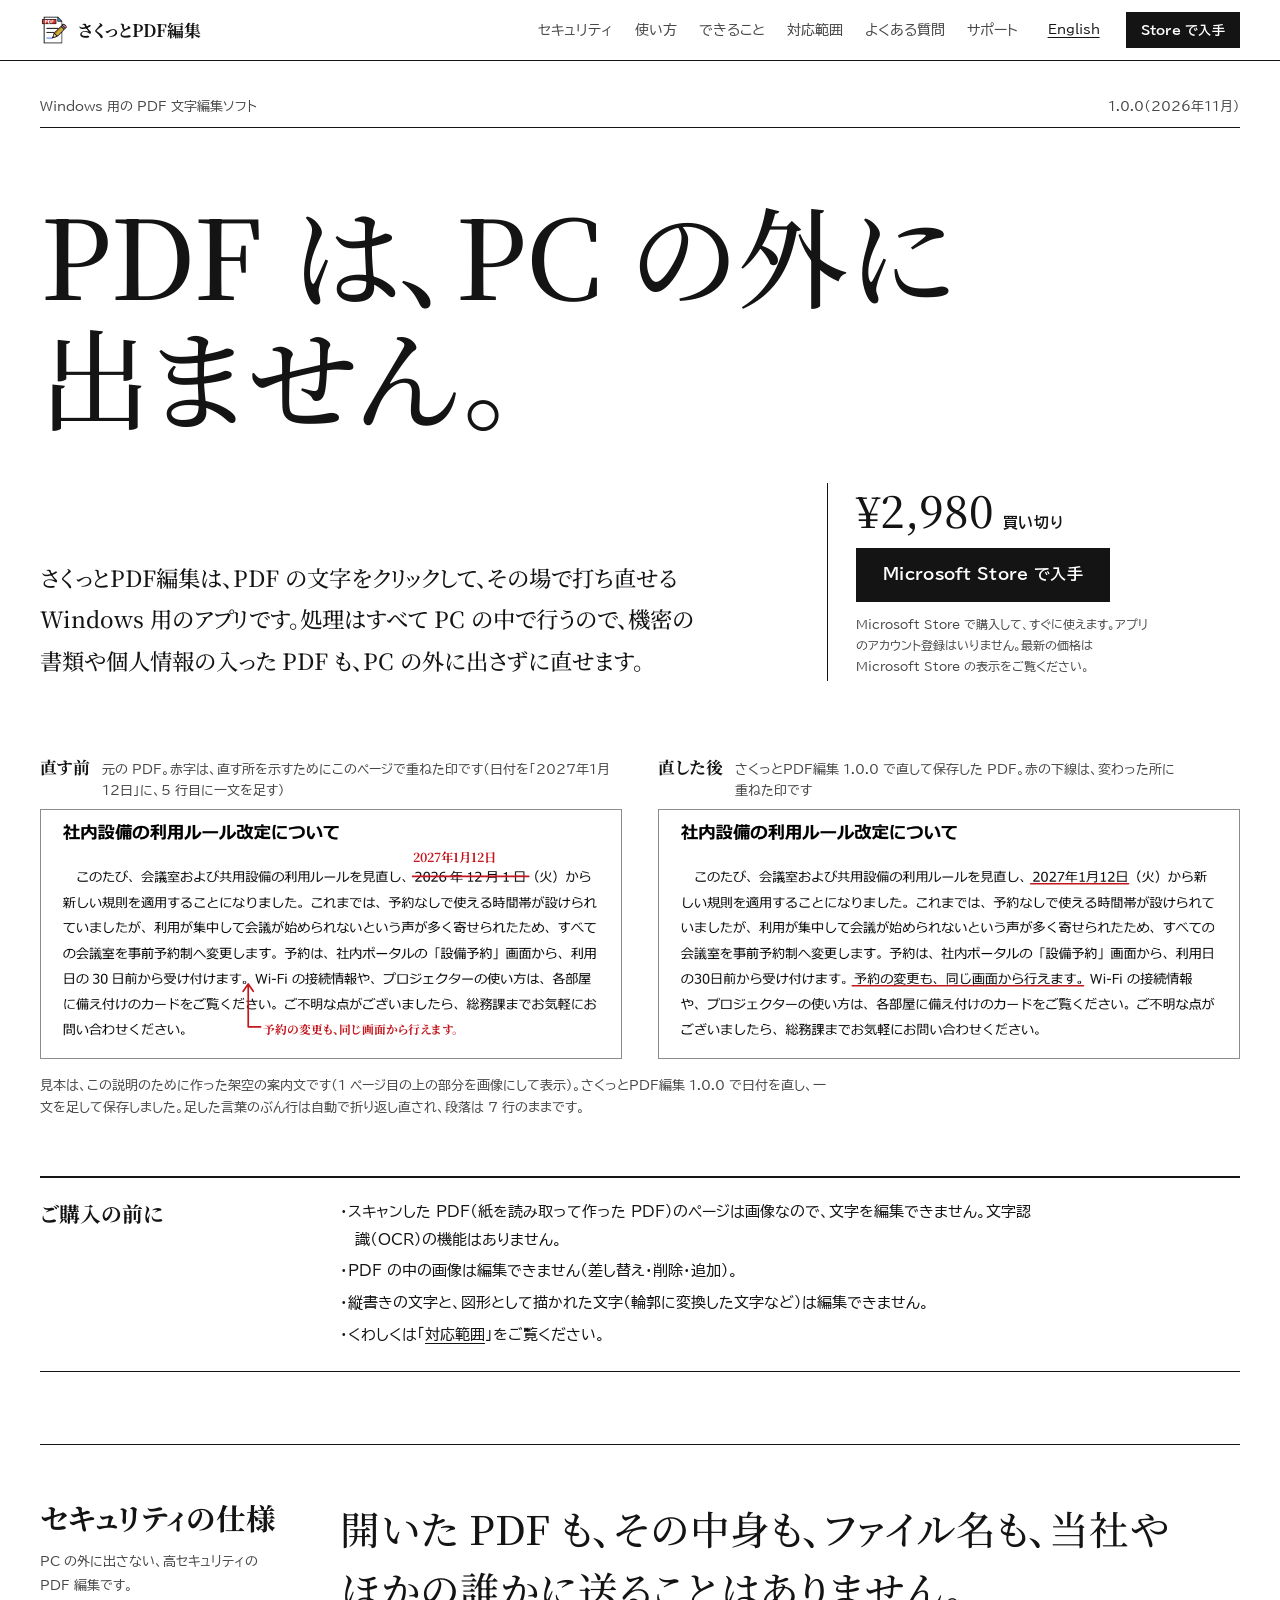
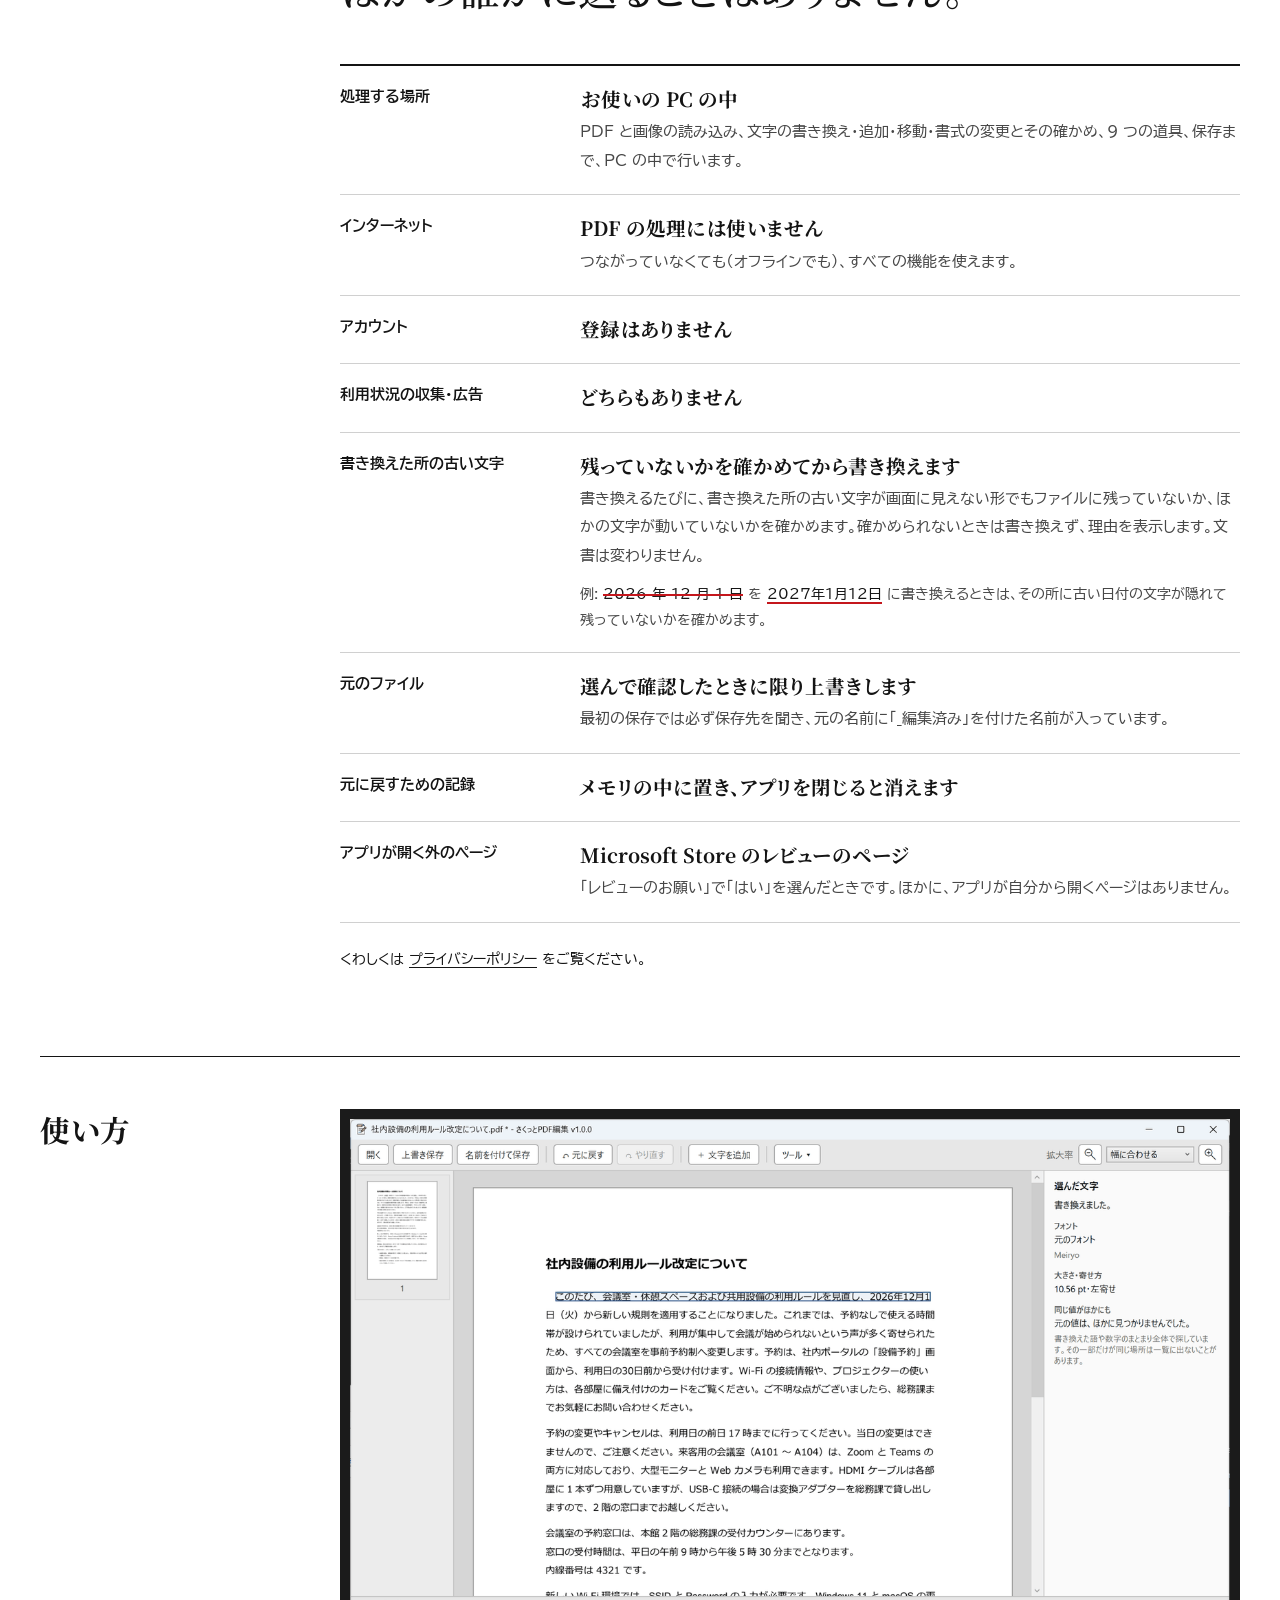
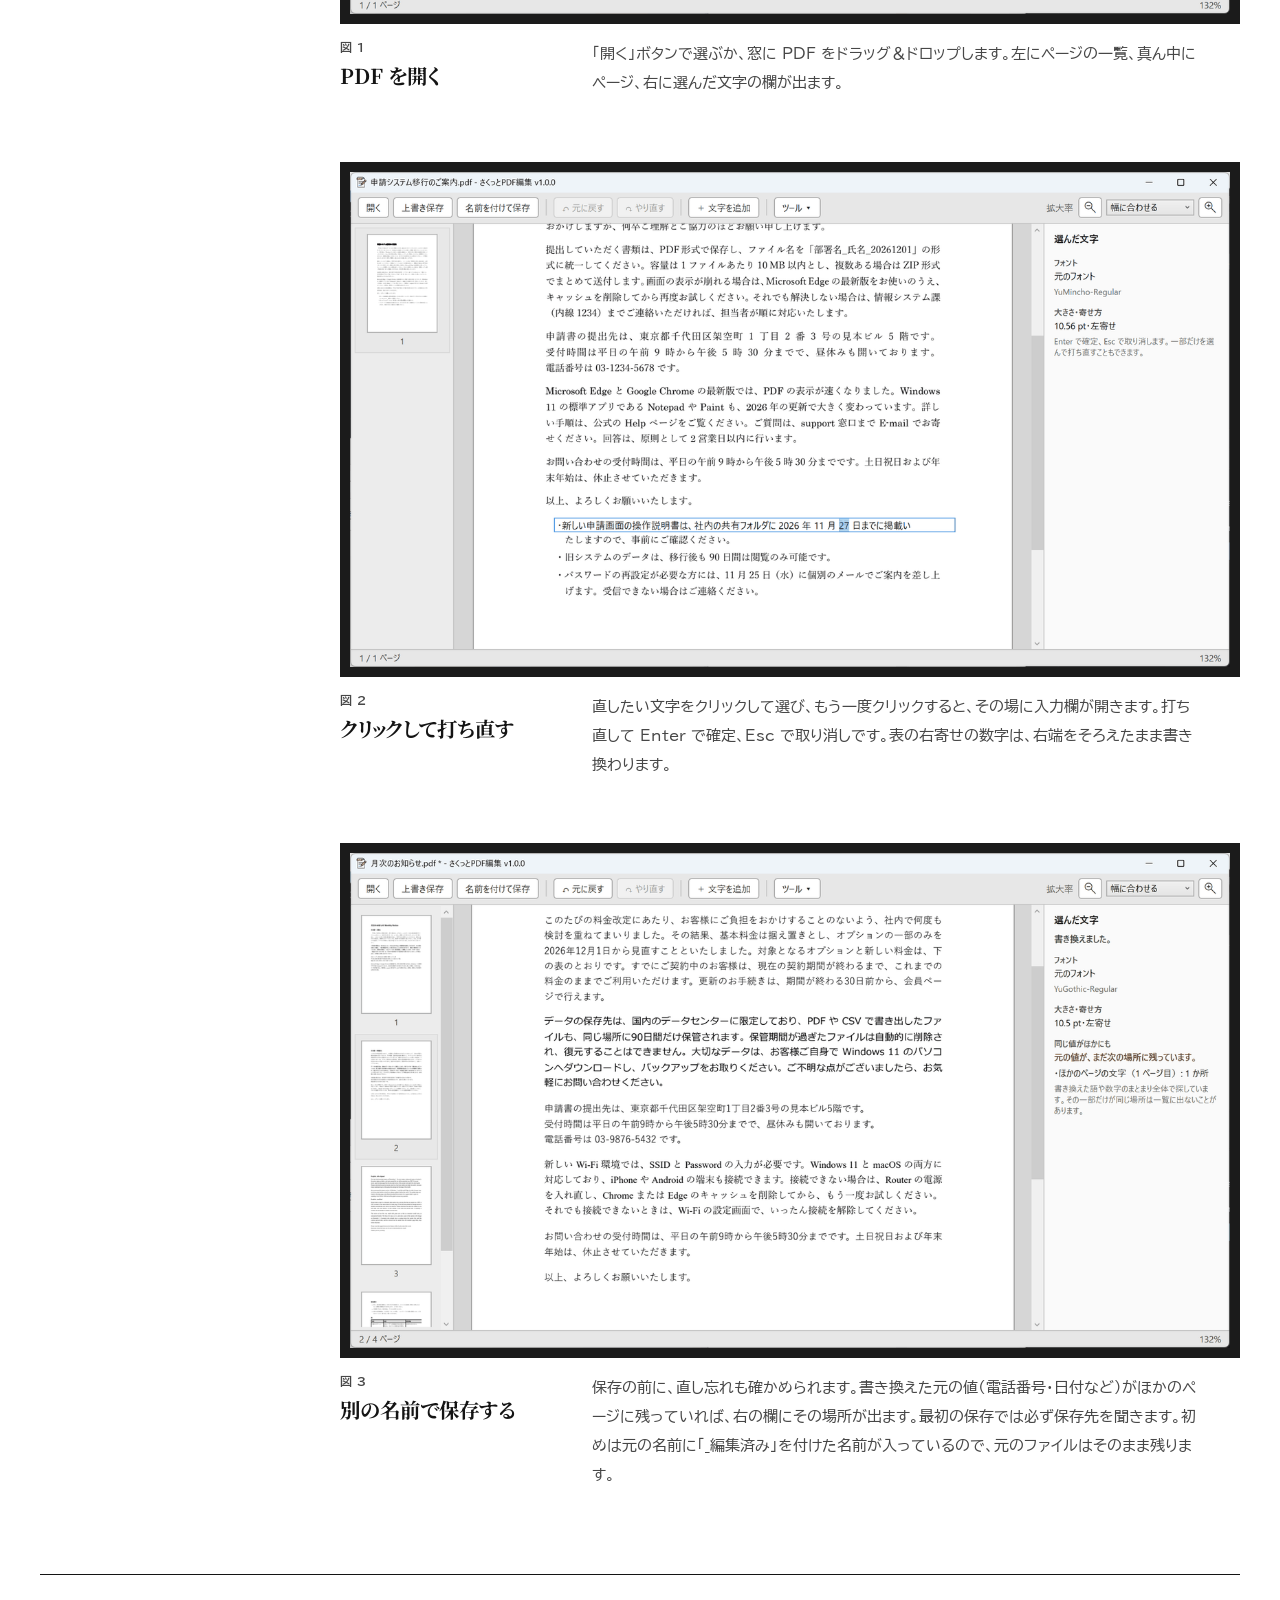
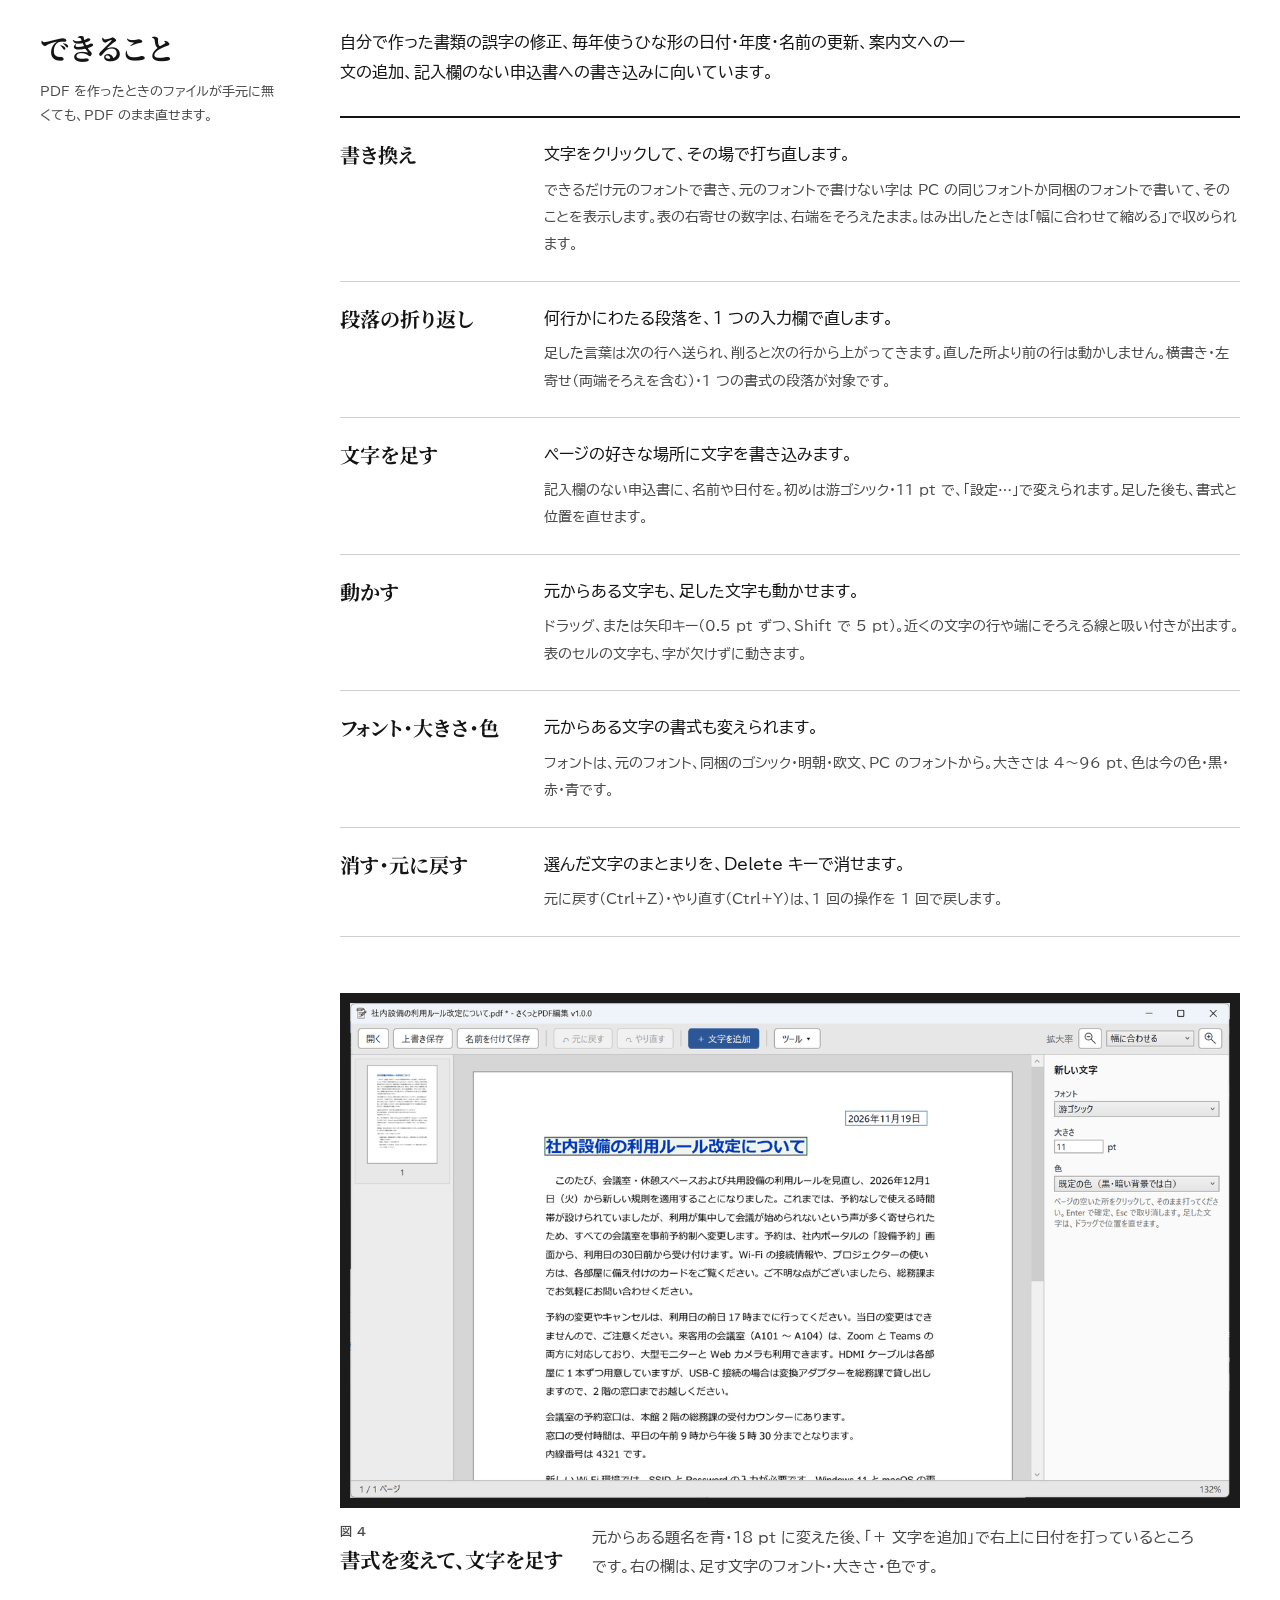
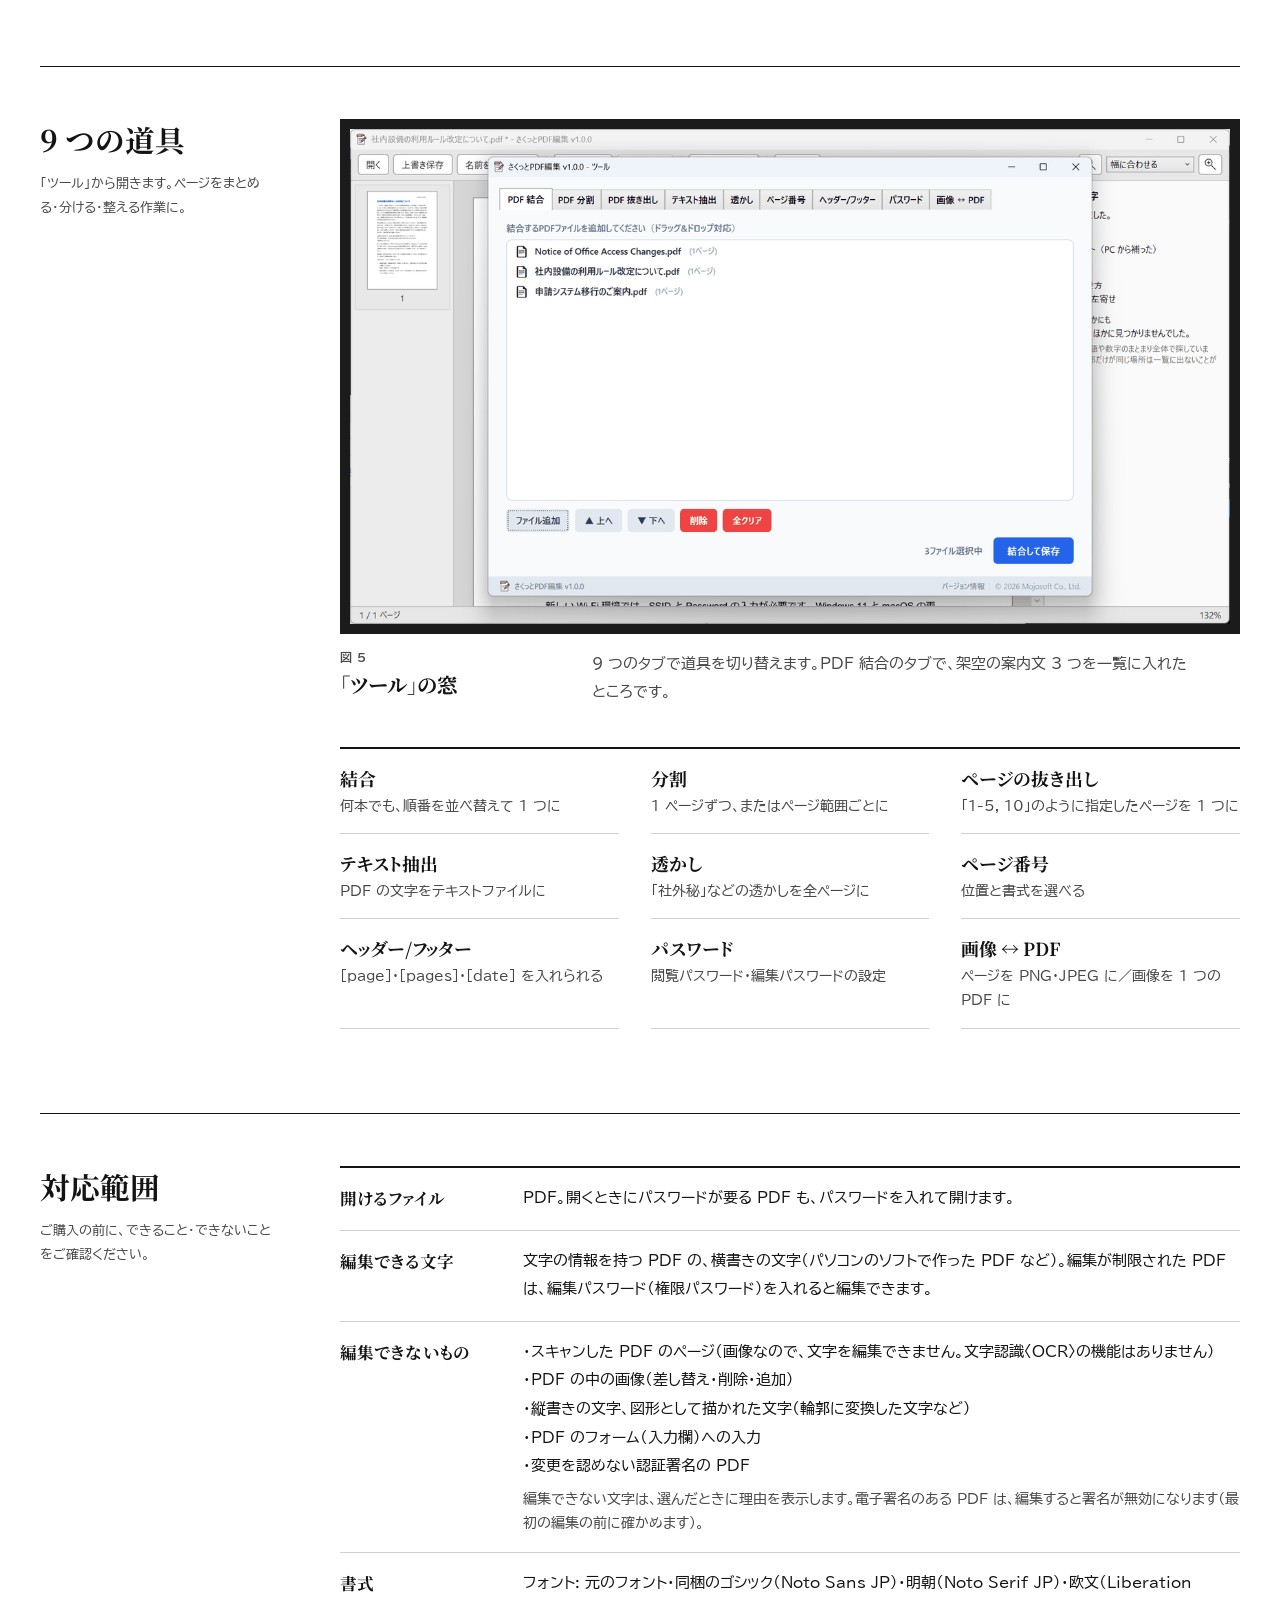
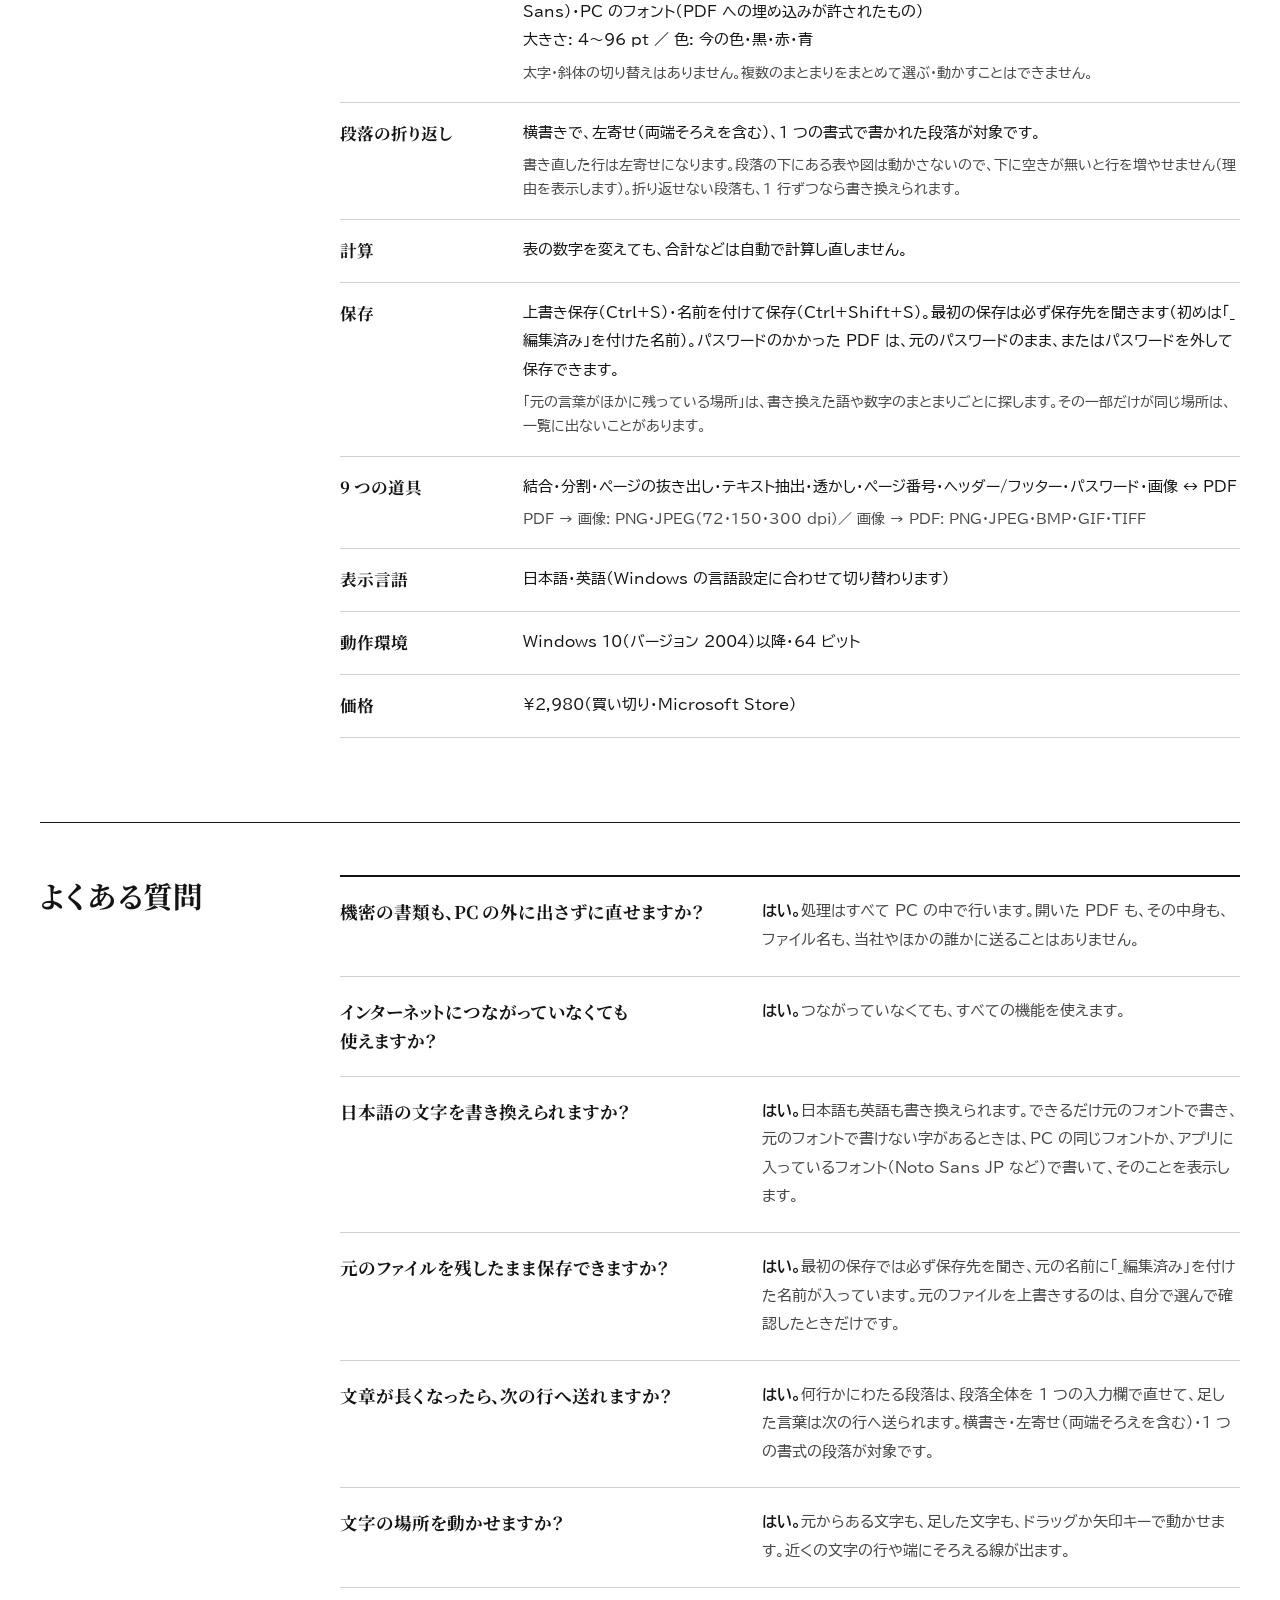
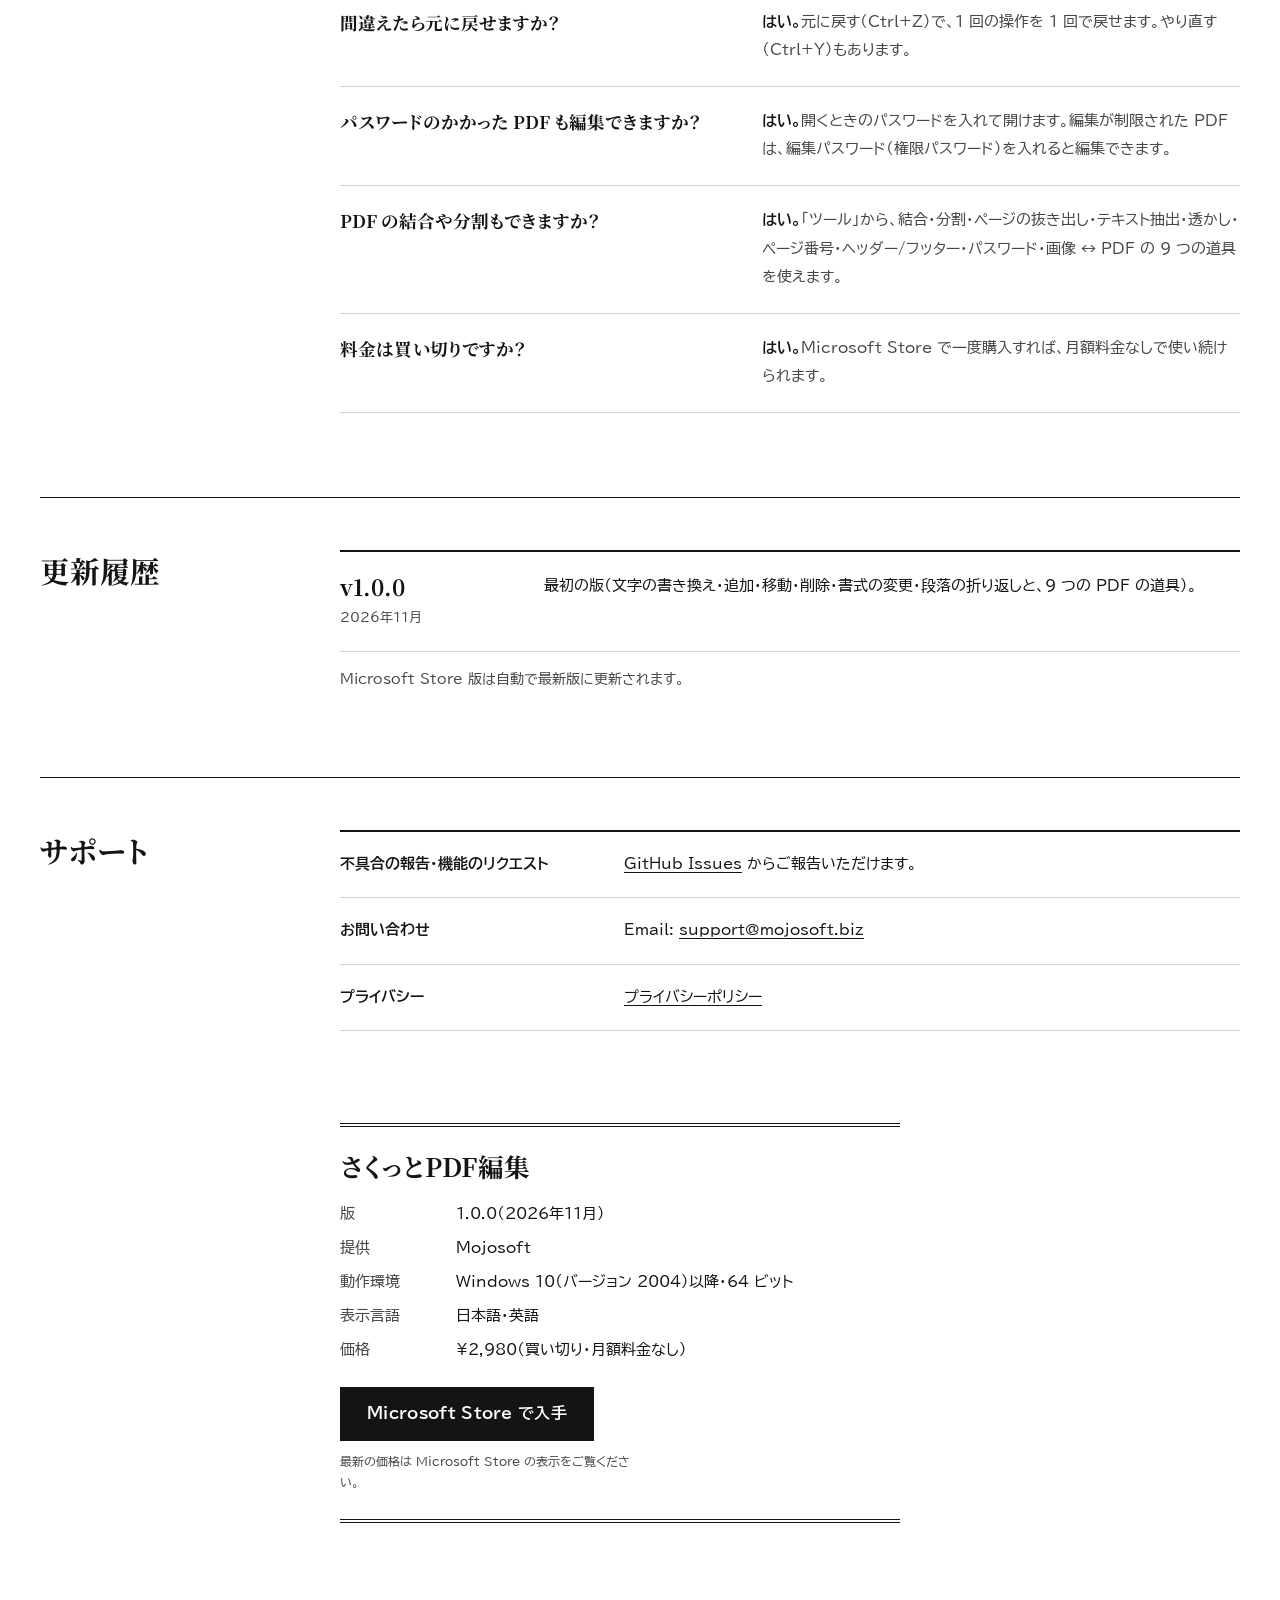
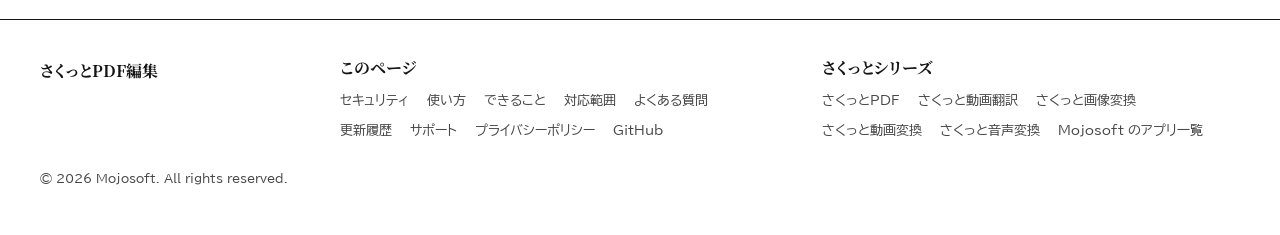
==== commit c870a9bb: "fix(lp): 更新履歴は公開の前なので「最初の版」と書く Co-Authored-By: Claude Opus 5.5 <noreply@anthropic.com>" ====
--- a/index.html
+++ b/index.html
@@ -284,7 +284,7 @@
     <div class="log">
       <article>
         <div><h3>v1.0.0</h3><time datetime="2026-11">2026年11月</time></div>
-        <p>Microsoft Store で公開しました（文字の書き換え・追加・移動・削除・書式の変更・段落の折り返しと、9 つの PDF の道具）。</p>
+        <p>最初の版（文字の書き換え・追加・移動・削除・書式の変更・段落の折り返しと、9 つの PDF の道具）。</p>
       </article>
     </div>
     <p class="log-note">Microsoft Store 版は自動で最新版に更新されます。</p>
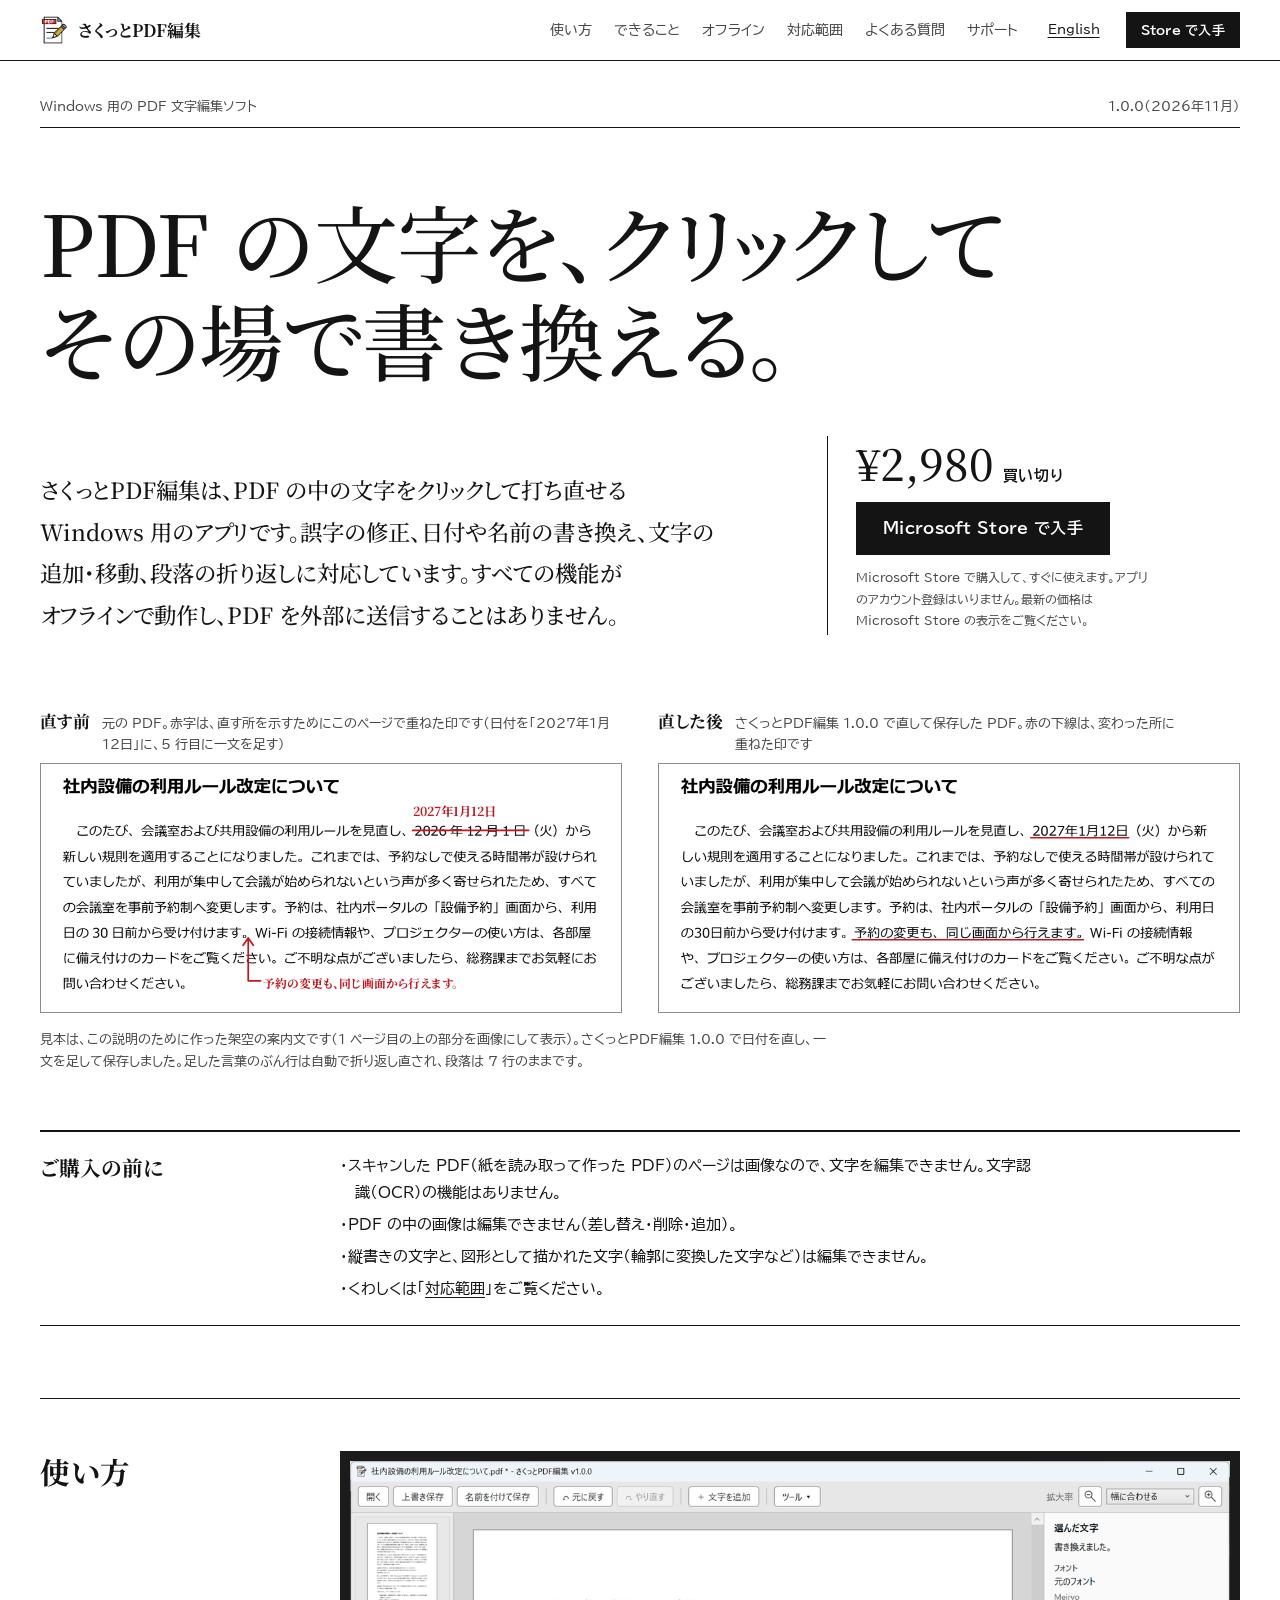
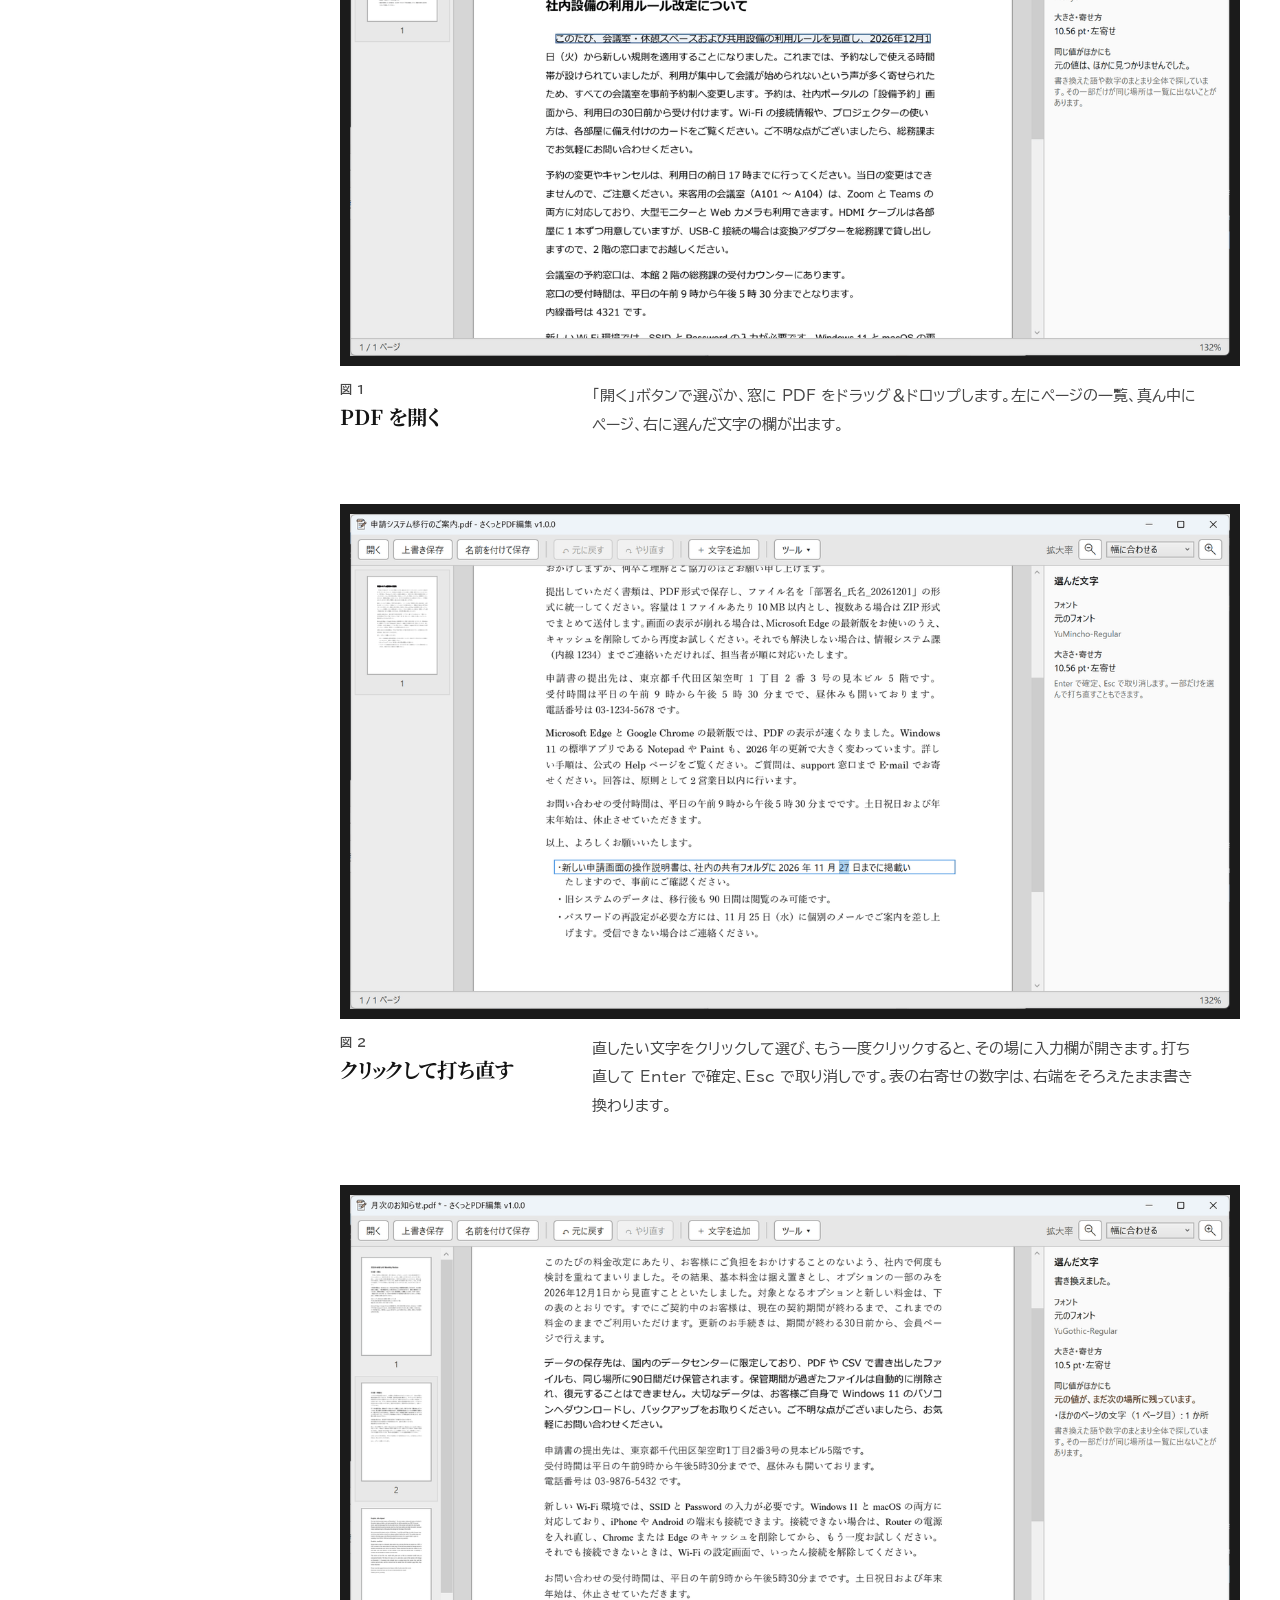
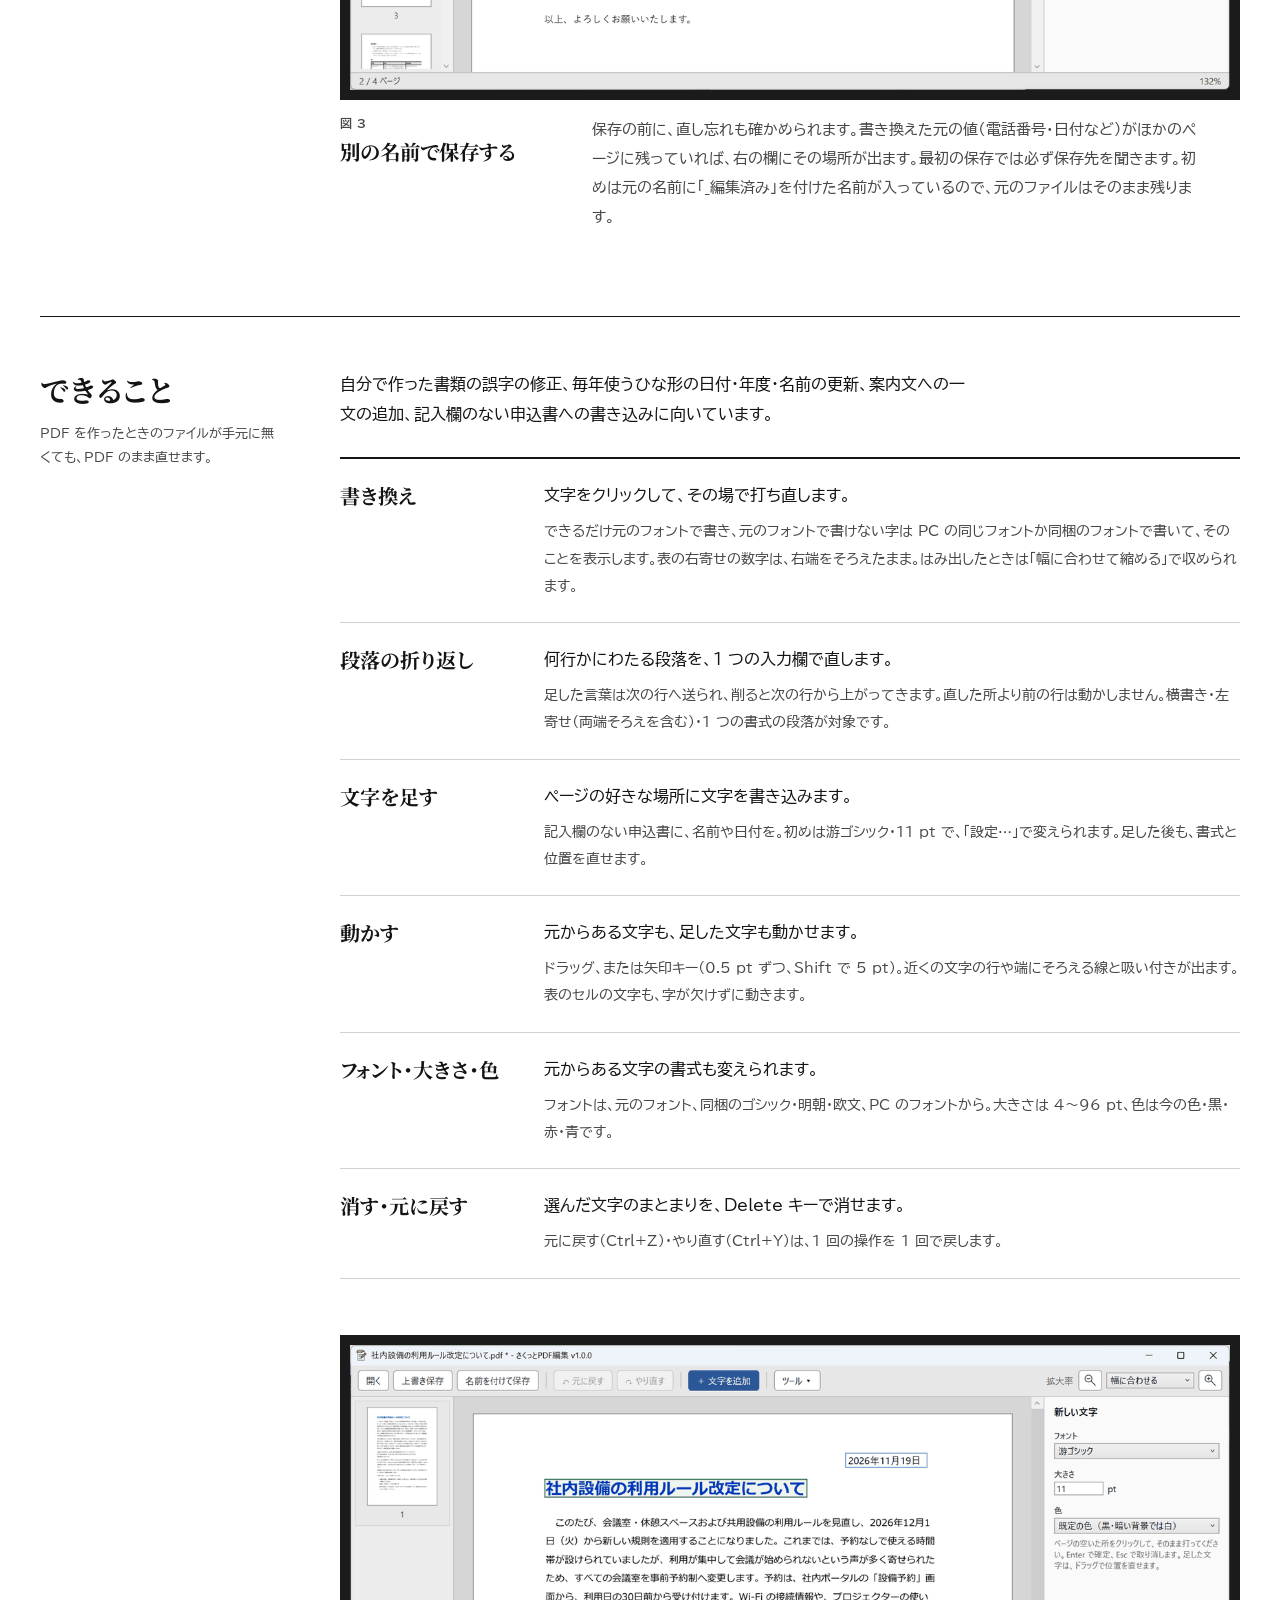
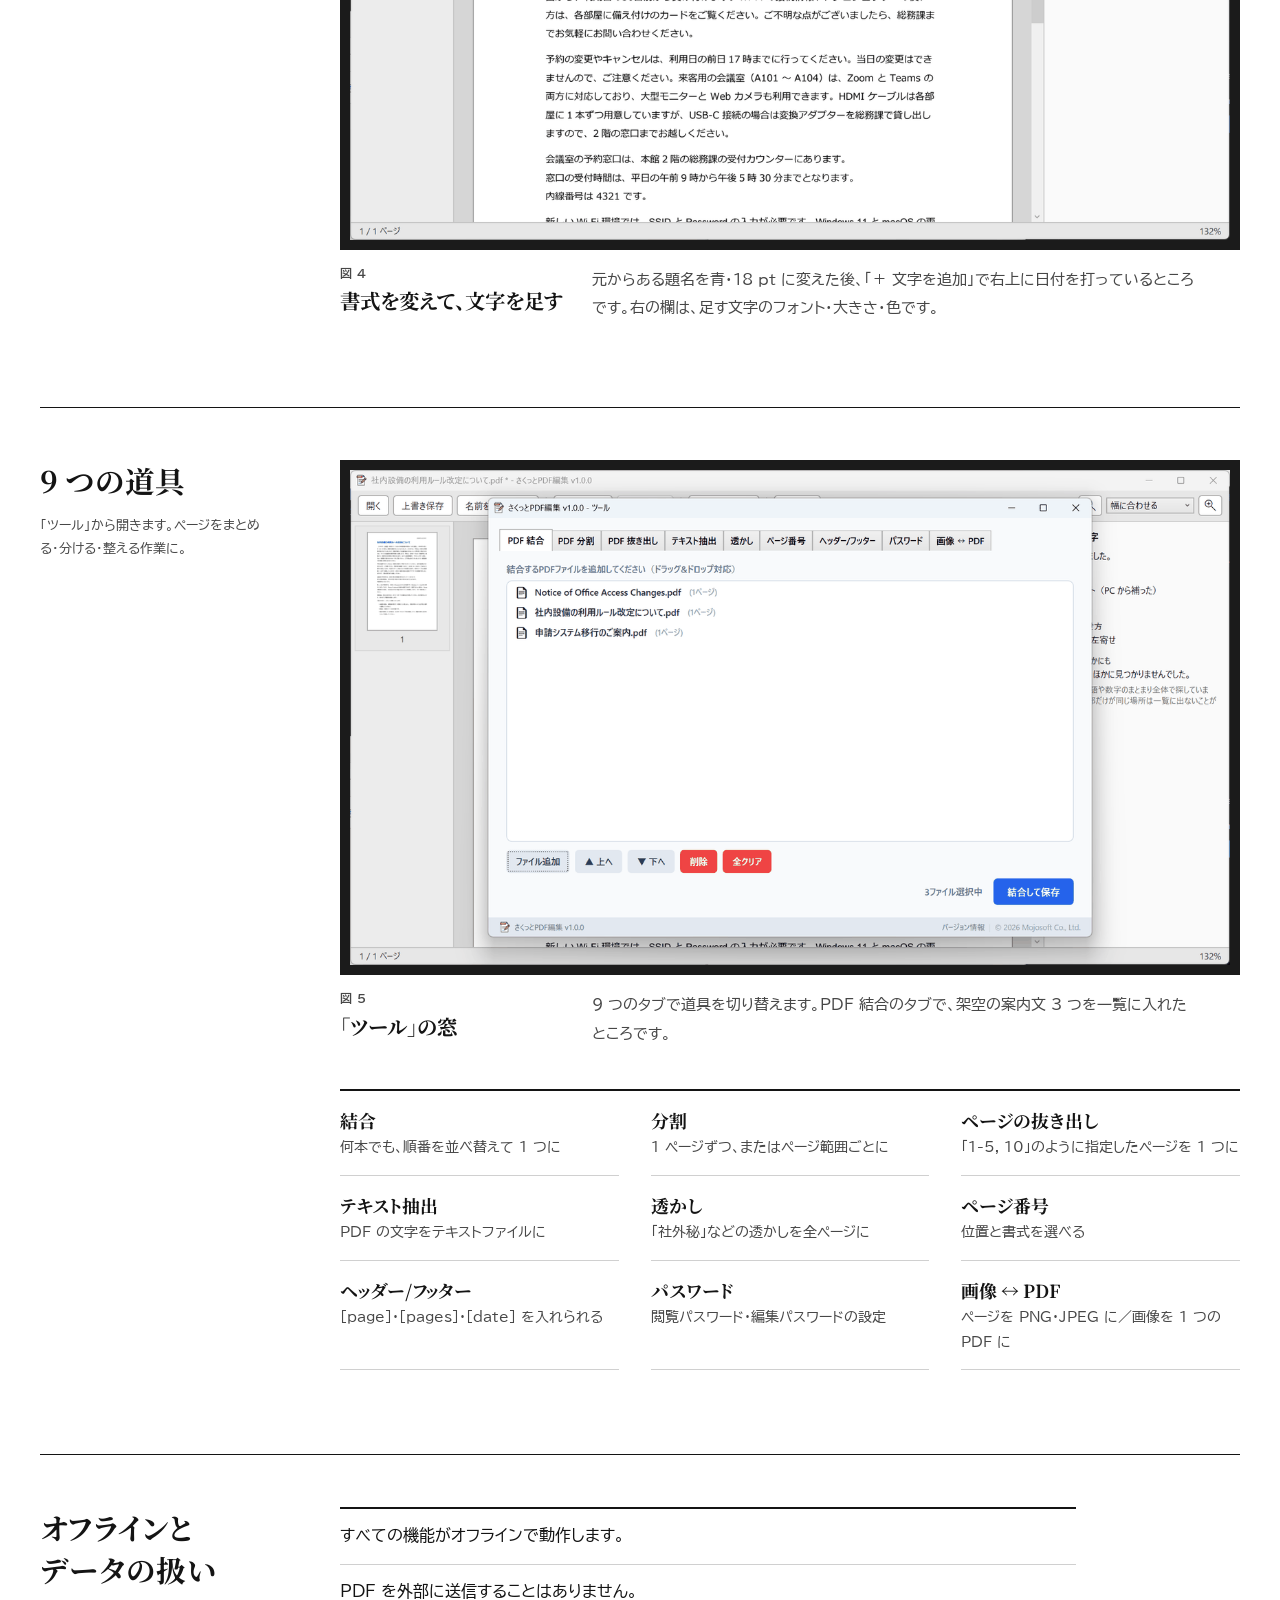
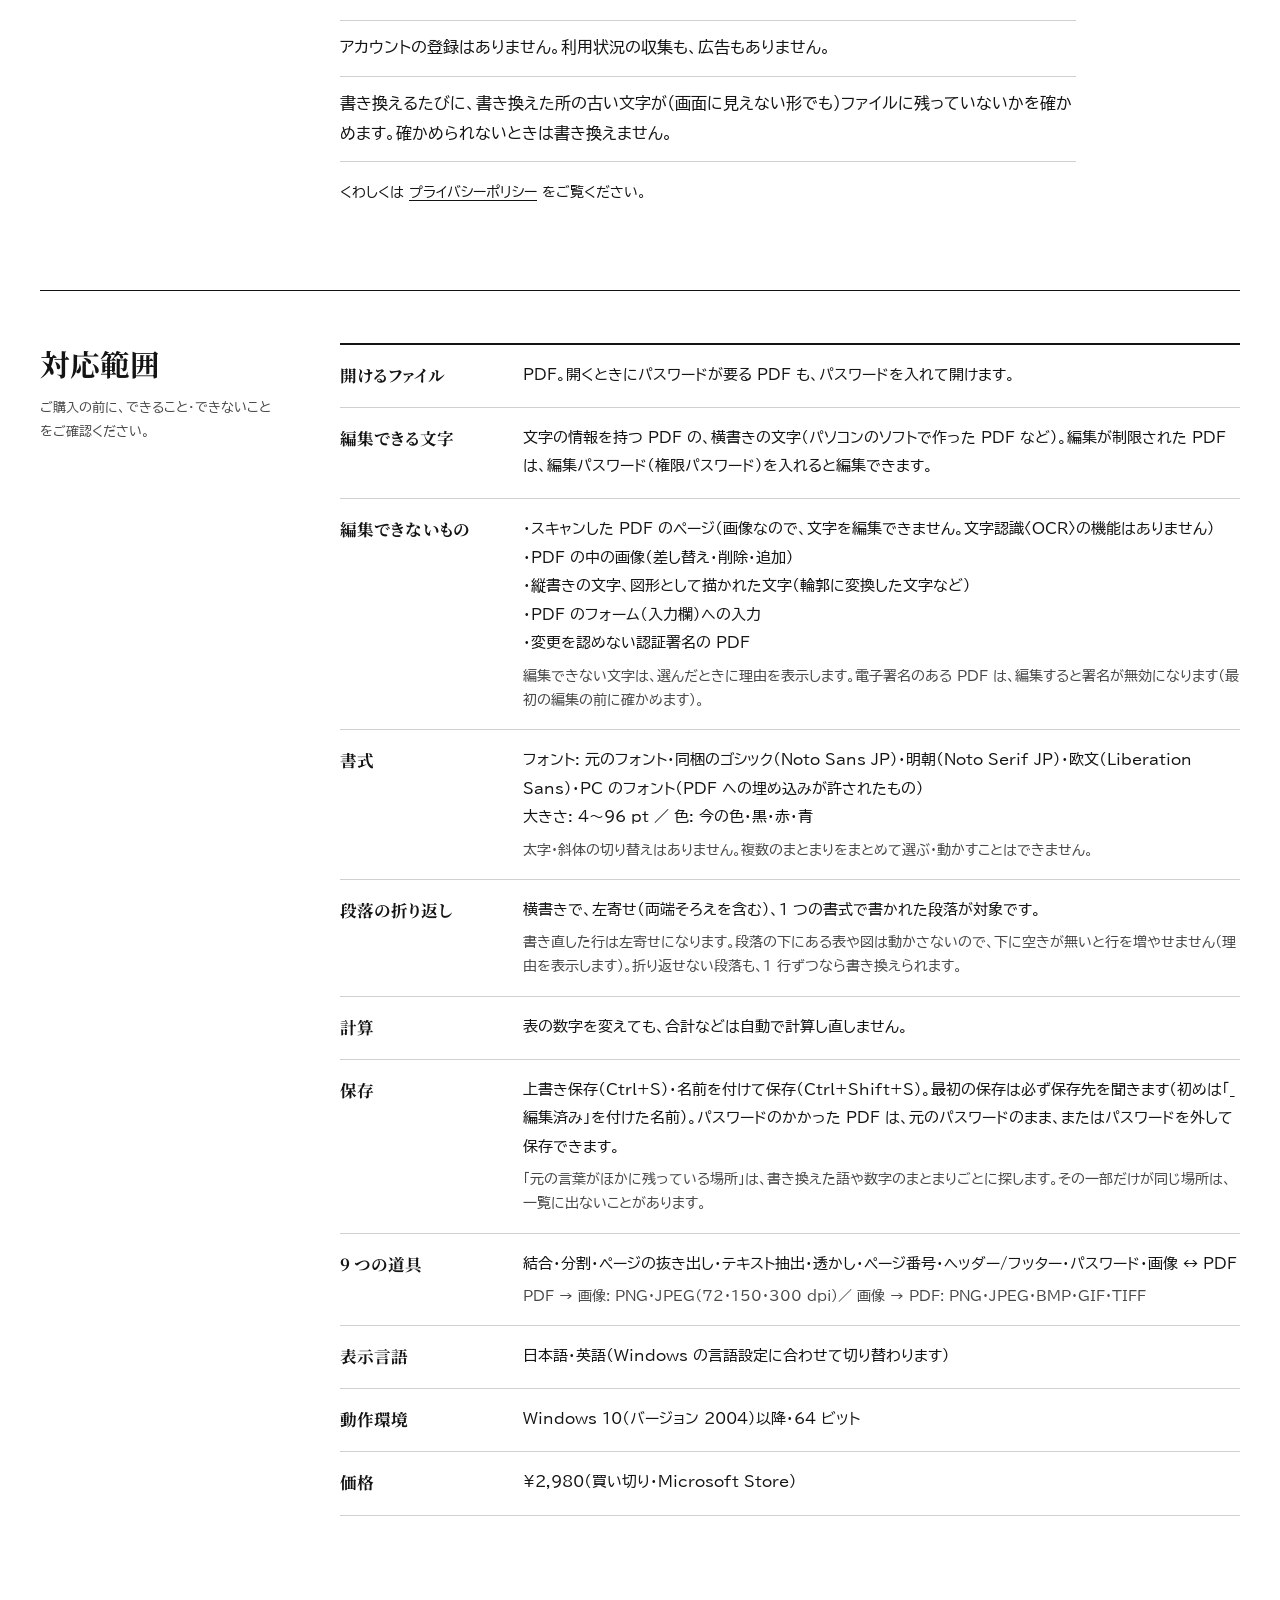
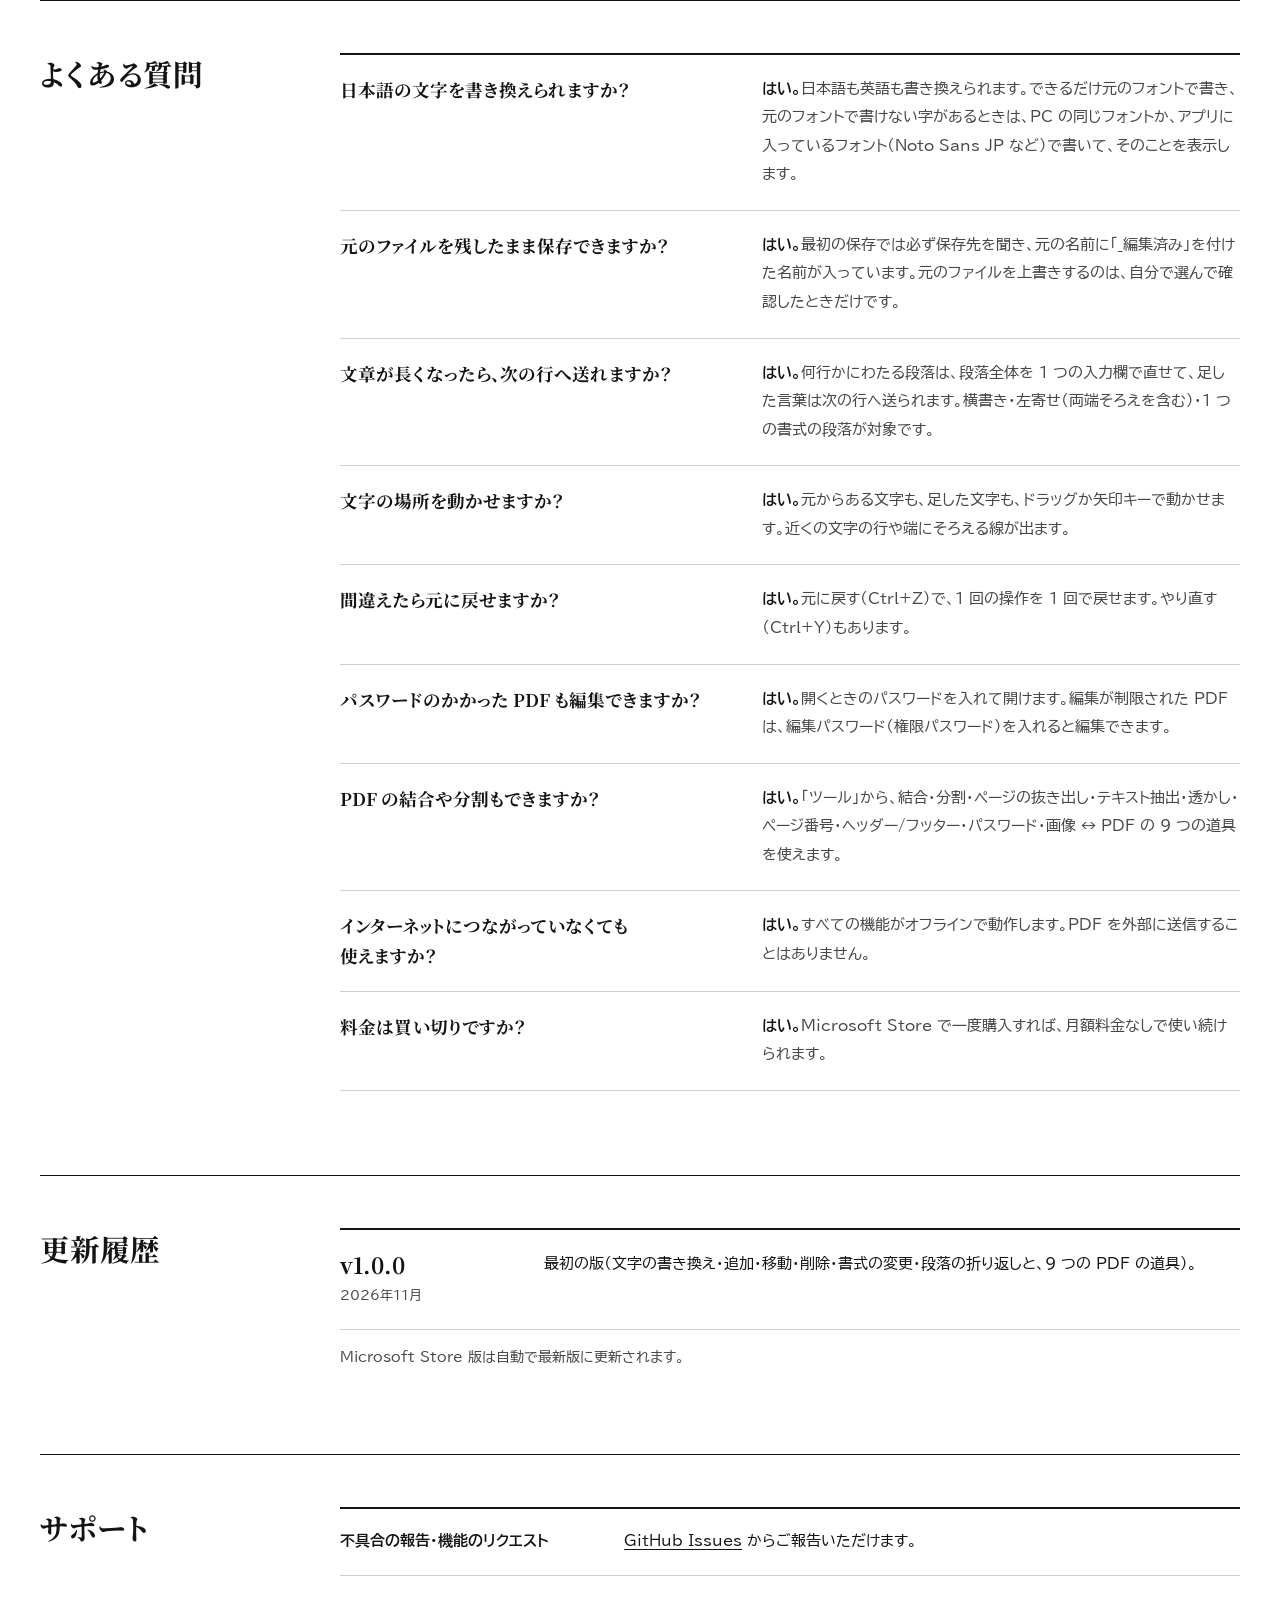
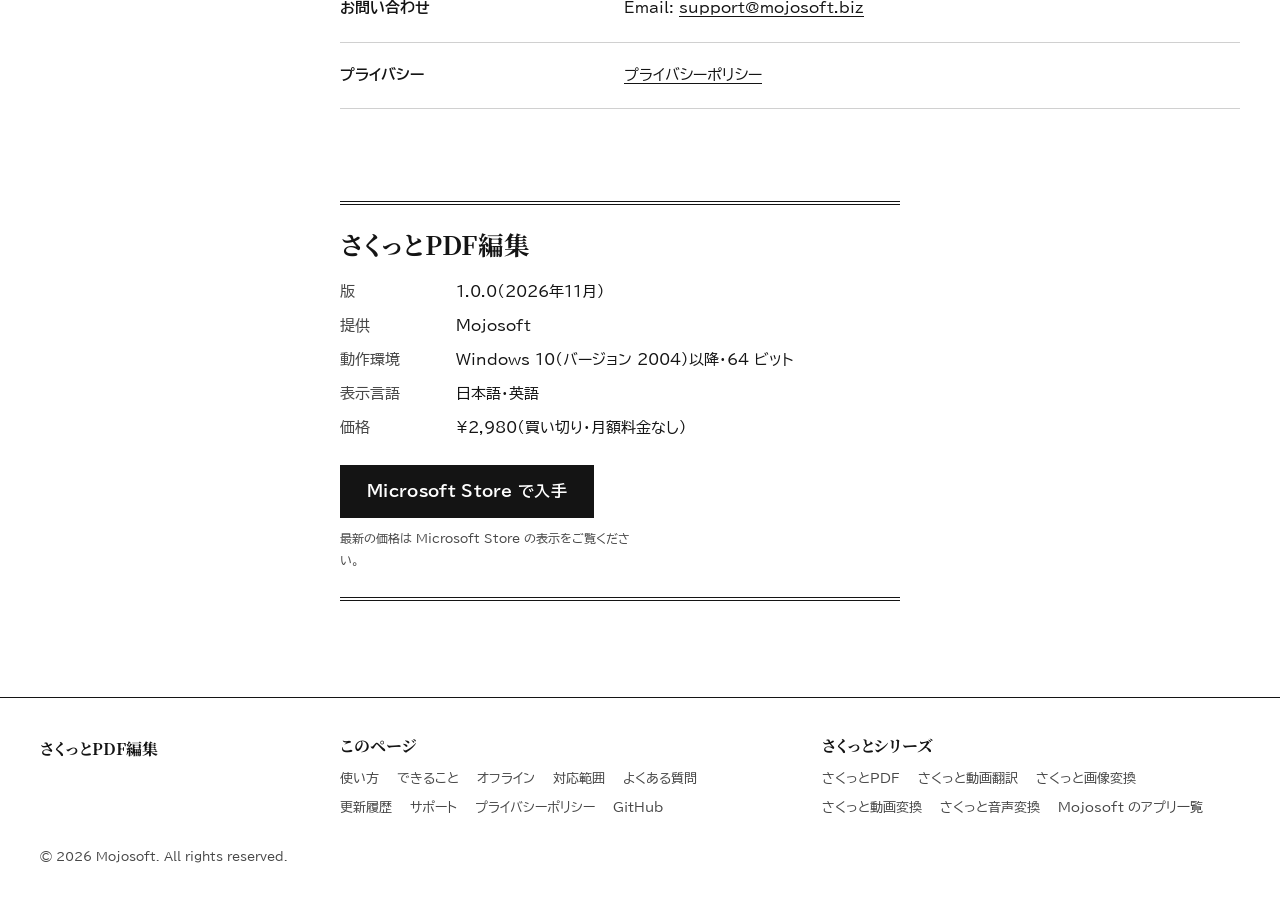
==== commit 5a6535ac: "design(lp): 見出しを機能に戻し、オフラインの説明を控えめにする Co-Authored-By: Claude Opus 5.5 <noreply@anthropic.com>" ====
--- a/index.html
+++ b/index.html
@@ -4,7 +4,7 @@
 <meta charset="UTF-8">
 <meta name="viewport" content="width=device-width, initial-scale=1.0">
 <title>さくっとPDF編集｜PDFの文字を書き換え・追加・移動できるWindowsソフト</title>
-<meta name="description" content="PDF は、PC の外に出ません。PDF の文字をクリックして、その場で書き換えられる Windows 用ソフト。誤字の修正、日付や名前の更新、文字の追加・移動、フォント・大きさ・色の変更、段落の折り返しに対応。結合・分割など 9 つの道具付き。インターネットなしで使えます。買い切り ¥2,980。">
+<meta name="description" content="PDF の文字をクリックして、その場で書き換えられる Windows 用ソフト。誤字の修正、日付や名前の更新、文字の追加・移動、フォント・大きさ・色の変更、段落の折り返しに対応。結合・分割など 9 つの道具付き。すべての機能がオフラインで動作します。買い切り ¥2,980。">
 <link rel="icon" type="image/x-icon" href="favicon.ico">
 <link rel="icon" type="image/png" sizes="32x32" href="favicon-32.png">
 <link rel="apple-touch-icon" href="apple-touch-icon.png">
@@ -14,13 +14,13 @@
 <link rel="alternate" href="https://mojosoftjp.github.io/sakutto-pdf-editor/" hreflang="x-default">
 <meta name="robots" content="index, follow, max-image-preview:large">
 <meta property="og:title" content="さくっとPDF編集｜PDFの文字を書き換え・追加・移動できるWindowsソフト">
-<meta property="og:description" content="PDF は、PC の外に出ません。PDF の文字をクリックして、その場で書き換えられる Windows 用ソフト。誤字の修正、日付や名前の更新、文字の追加・移動、フォント・大きさ・色の変更、段落の折り返しに対応。結合・分割など 9 つの道具付き。インターネットなしで使えます。買い切り ¥2,980。">
+<meta property="og:description" content="PDF の文字をクリックして、その場で書き換えられる Windows 用ソフト。誤字の修正、日付や名前の更新、文字の追加・移動、フォント・大きさ・色の変更、段落の折り返しに対応。結合・分割など 9 つの道具付き。すべての機能がオフラインで動作します。買い切り ¥2,980。">
 <meta property="og:url" content="https://mojosoftjp.github.io/sakutto-pdf-editor/">
 <meta property="og:type" content="website">
 <meta property="og:site_name" content="Mojosoft">
 <meta property="og:locale" content="ja_JP">
 <meta name="twitter:title" content="さくっとPDF編集｜PDFの文字を書き換え・追加・移動できるWindowsソフト">
-<meta name="twitter:description" content="PDF は、PC の外に出ません。PDF の文字をクリックして、その場で書き換えられる Windows 用ソフト。誤字の修正、日付や名前の更新、文字の追加・移動、フォント・大きさ・色の変更、段落の折り返しに対応。結合・分割など 9 つの道具付き。インターネットなしで使えます。買い切り ¥2,980。">
+<meta name="twitter:description" content="PDF の文字をクリックして、その場で書き換えられる Windows 用ソフト。誤字の修正、日付や名前の更新、文字の追加・移動、フォント・大きさ・色の変更、段落の折り返しに対応。結合・分割など 9 つの道具付き。すべての機能がオフラインで動作します。買い切り ¥2,980。">
 <meta property="og:image" content="https://mojosoftjp.github.io/sakutto-pdf-editor/ss1_ja.png">
 <meta name="twitter:image" content="https://mojosoftjp.github.io/sakutto-pdf-editor/ss1_ja.png">
 <meta property="og:image:alt" content="さくっとPDF編集の画面。PDF の文字をクリックして書き換えているところ">
@@ -42,7 +42,7 @@
       "name": "さくっとPDF編集",
       "alternateName": "Sakutto PDF Editor",
       "url": "https://mojosoftjp.github.io/sakutto-pdf-editor/",
-      "description": "PDF は、PC の外に出ません。PDF の文字をクリックして、その場で書き換えられる Windows 用ソフト。誤字の修正、日付や名前の更新、文字の追加・移動、フォント・大きさ・色の変更、段落の折り返しに対応。結合・分割など 9 つの道具付き。インターネットなしで使えます。買い切り ¥2,980。",
+      "description": "PDF の文字をクリックして、その場で書き換えられる Windows 用ソフト。誤字の修正、日付や名前の更新、文字の追加・移動、フォント・大きさ・色の変更、段落の折り返しに対応。結合・分割など 9 つの道具付き。すべての機能がオフラインで動作します。買い切り ¥2,980。",
       "image": "https://mojosoftjp.github.io/sakutto-pdf-editor/ss1_ja.png",
       "operatingSystem": "Windows",
       "applicationCategory": "UtilitiesApplication",
@@ -105,7 +105,7 @@
 <header class="top"><div class="wrap">
   <a class="brand" href="./"><img src="logo-96.png" alt="" width="28" height="28"><span>さくっとPDF編集</span></a>
   <nav class="nav" aria-label="ページ内">
-    <a href="#security">セキュリティ</a><a href="#how">使い方</a><a href="#features">できること</a><a href="#scope">対応範囲</a><a href="#faq">よくある質問</a><a href="#support">サポート</a>
+    <a href="#how">使い方</a><a href="#features">できること</a><a href="#offline">オフライン</a><a href="#scope">対応範囲</a><a href="#faq">よくある質問</a><a href="#support">サポート</a>
   </nav>
   <a class="lang" href="en/" hreflang="en" lang="en">English</a>
   <a class="btn btn-sm" href="https://apps.microsoft.com/detail/9NJNDMB1KWBC?cid=lp-index">Store で入手</a>
@@ -115,10 +115,10 @@
 <div class="hero"><div class="wrap trim">
   <p class="runhead"><span>Windows 用の PDF 文字編集ソフト</span><span>1.0.0（2026年11月）</span></p>
 
-  <h1><span>PDF は、</span><span>PC の外に</span><span>出ません。</span></h1>
+  <h1><span>PDF の文字を、</span><span>クリックして</span><span>その場で</span><span>書き換える。</span></h1>
 
   <div class="lead">
-    <p class="standfirst">さくっとPDF編集は、PDF の文字をクリックして、その場で打ち直せる Windows 用のアプリです。処理はすべて PC の中で行うので、機密の書類や個人情報の入った PDF も、PC の外に出さずに直せます。</p>
+    <p class="standfirst">さくっとPDF編集は、PDF の中の文字をクリックして打ち直せる Windows 用のアプリです。誤字の修正、日付や名前の書き換え、文字の追加・移動、段落の折り返しに対応しています。すべての機能がオフラインで動作し、PDF を外部に送信することはありません。</p>
     <div class="buy">
       <p class="price">¥2,980<small>買い切り</small></p>
       <a class="btn" href="https://apps.microsoft.com/detail/9NJNDMB1KWBC?cid=lp-index">Microsoft Store で入手</a>
@@ -165,24 +165,6 @@
   </section>
 </div></div>
 
-<section class="sec" id="security" aria-labelledby="h-security"><div class="wrap">
-  <div class="sec-head"><h2 id="h-security">セキュリティの仕様</h2><p>PC の外に出さない、高セキュリティの PDF 編集です。</p></div>
-  <div class="sec-body">
-    <p class="statement">開いた PDF も、その中身も、ファイル名も、当社やほかの誰かに送ることはありません。</p>
-    <dl class="facts">
-      <div><dt>処理する場所</dt><dd><b>お使いの PC の中</b><span>PDF と画像の読み込み、文字の書き換え・追加・移動・書式の変更とその確かめ、9 つの道具、保存まで、PC の中で行います。</span></dd></div>
-      <div><dt>インターネット</dt><dd><b>PDF の処理には使いません</b><span>つながっていなくても（オフラインでも）、すべての機能を使えます。</span></dd></div>
-      <div><dt>アカウント</dt><dd><b>登録はありません</b></dd></div>
-      <div><dt>利用状況の収集・広告</dt><dd><b>どちらもありません</b></dd></div>
-      <div><dt>書き換えた所の古い文字</dt><dd><b>残っていないかを確かめてから書き換えます</b><span>書き換えるたびに、書き換えた所の古い文字が画面に見えない形でもファイルに残っていないか、ほかの文字が動いていないかを確かめます。確かめられないときは書き換えず、理由を表示します。文書は変わりません。</span><span class="eg">例: <del class="red">2026 年 12 月 1 日</del> を <ins class="red">2027年1月12日</ins> に書き換えるときは、その所に古い日付の文字が隠れて残っていないかを確かめます。</span></dd></div>
-      <div><dt>元のファイル</dt><dd><b>選んで確認したときに限り上書きします</b><span>最初の保存では必ず保存先を聞き、元の名前に「_編集済み」を付けた名前が入っています。</span></dd></div>
-      <div><dt>元に戻すための記録</dt><dd><b>メモリの中に置き、アプリを閉じると消えます</b></dd></div>
-      <div><dt>アプリが開く外のページ</dt><dd><b>Microsoft Store のレビューのページ</b><span>「レビューのお願い」で「はい」を選んだときです。ほかに、アプリが自分から開くページはありません。</span></dd></div>
-    </dl>
-    <p class="facts-note">くわしくは <a href="privacy.html">プライバシーポリシー</a> をご覧ください。</p>
-  </div>
-</div></section>
-
 <section class="sec" id="how" aria-labelledby="h-how"><div class="wrap">
   <div class="sec-head"><h2 id="h-how">使い方</h2></div>
   <div class="sec-body">
@@ -238,6 +220,19 @@
       <li><b>パスワード</b>閲覧パスワード・編集パスワードの設定</li>
       <li><b>画像 ↔ PDF</b>ページを PNG・JPEG に／画像を 1 つの PDF に</li>
     </ul>
+  </div>
+</div></section>
+
+<section class="sec" id="offline" aria-labelledby="h-offline"><div class="wrap">
+  <div class="sec-head"><h2 id="h-offline">オフラインとデータの扱い</h2></div>
+  <div class="sec-body">
+    <ul class="plain">
+      <li>すべての機能がオフラインで動作します。</li>
+      <li>PDF を外部に送信することはありません。</li>
+      <li>アカウントの登録はありません。利用状況の収集も、広告もありません。</li>
+      <li>書き換えるたびに、書き換えた所の古い文字が（画面に見えない形でも）ファイルに残っていないかを確かめます。確かめられないときは書き換えません。</li>
+    </ul>
+    <p class="plain-note">くわしくは <a href="privacy.html">プライバシーポリシー</a> をご覧ください。</p>
   </div>
 </div></section>
 
@@ -264,8 +259,6 @@
   <div class="sec-head"><h2 id="h-faq">よくある質問</h2></div>
   <div class="sec-body">
     <dl class="faq">
-      <div><dt>機密の書類も、PC の外に出さずに直せますか？</dt><dd><strong>はい。</strong>処理はすべて PC の中で行います。開いた PDF も、その中身も、ファイル名も、当社やほかの誰かに送ることはありません。</dd></div>
-      <div><dt>インターネットにつながっていなくても使えますか？</dt><dd><strong>はい。</strong>つながっていなくても、すべての機能を使えます。</dd></div>
       <div><dt>日本語の文字を書き換えられますか？</dt><dd><strong>はい。</strong>日本語も英語も書き換えられます。できるだけ元のフォントで書き、元のフォントで書けない字があるときは、PC の同じフォントか、アプリに入っているフォント（Noto Sans JP など）で書いて、そのことを表示します。</dd></div>
       <div><dt>元のファイルを残したまま保存できますか？</dt><dd><strong>はい。</strong>最初の保存では必ず保存先を聞き、元の名前に「_編集済み」を付けた名前が入っています。元のファイルを上書きするのは、自分で選んで確認したときだけです。</dd></div>
       <div><dt>文章が長くなったら、次の行へ送れますか？</dt><dd><strong>はい。</strong>何行かにわたる段落は、段落全体を 1 つの入力欄で直せて、足した言葉は次の行へ送られます。横書き・左寄せ（両端そろえを含む）・1 つの書式の段落が対象です。</dd></div>
@@ -273,6 +266,7 @@
       <div><dt>間違えたら元に戻せますか？</dt><dd><strong>はい。</strong>元に戻す（Ctrl+Z）で、1 回の操作を 1 回で戻せます。やり直す（Ctrl+Y）もあります。</dd></div>
       <div><dt>パスワードのかかった PDF も編集できますか？</dt><dd><strong>はい。</strong>開くときのパスワードを入れて開けます。編集が制限された PDF は、編集パスワード（権限パスワード）を入れると編集できます。</dd></div>
       <div><dt>PDF の結合や分割もできますか？</dt><dd><strong>はい。</strong>「ツール」から、結合・分割・ページの抜き出し・テキスト抽出・透かし・ページ番号・ヘッダー/フッター・パスワード・画像 ↔ PDF の 9 つの道具を使えます。</dd></div>
+      <div><dt>インターネットにつながっていなくても使えますか？</dt><dd><strong>はい。</strong>すべての機能がオフラインで動作します。PDF を外部に送信することはありません。</dd></div>
       <div><dt>料金は買い切りですか？</dt><dd><strong>はい。</strong>Microsoft Store で一度購入すれば、月額料金なしで使い続けられます。</dd></div>
     </dl>
   </div>
@@ -320,7 +314,7 @@
 
 <footer class="foot"><div class="wrap">
   <div><p class="foot-brand">さくっとPDF編集</p></div>
-  <div><h2>このページ</h2><ul><li><a href="#security">セキュリティ</a></li><li><a href="#how">使い方</a></li><li><a href="#features">できること</a></li><li><a href="#scope">対応範囲</a></li><li><a href="#faq">よくある質問</a></li><li><a href="#changelog">更新履歴</a></li><li><a href="#support">サポート</a></li><li><a href="privacy.html">プライバシーポリシー</a></li><li><a href="https://github.com/mojosoftjp/sakutto-pdf-editor">GitHub</a></li></ul></div>
+  <div><h2>このページ</h2><ul><li><a href="#how">使い方</a></li><li><a href="#features">できること</a></li><li><a href="#offline">オフライン</a></li><li><a href="#scope">対応範囲</a></li><li><a href="#faq">よくある質問</a></li><li><a href="#changelog">更新履歴</a></li><li><a href="#support">サポート</a></li><li><a href="privacy.html">プライバシーポリシー</a></li><li><a href="https://github.com/mojosoftjp/sakutto-pdf-editor">GitHub</a></li></ul></div>
   <div><h2>さくっとシリーズ</h2><ul><li><a href="https://mojosoftjp.github.io/sakutto-pdf/">さくっとPDF</a></li><li><a href="https://mojosoftjp.github.io/sakutto-videotranslator/">さくっと動画翻訳</a></li><li><a href="https://mojosoftjp.github.io/sakutto-imageconverter/">さくっと画像変換</a></li><li><a href="https://mojosoftjp.github.io/sakutto-videoconverter/">さくっと動画変換</a></li><li><a href="https://mojosoftjp.github.io/sakutto-audioconverter/">さくっと音声変換</a></li><li><a href="https://mojosoftjp.github.io/">Mojosoft のアプリ一覧</a></li></ul></div>
   <p class="copyright">&copy; 2026 Mojosoft. All rights reserved.</p>
 </div></footer>
--- a/style.css
+++ b/style.css
@@ -32,7 +32,7 @@
 .serif,h1,h2,h3{font-family:var(--serif);font-feature-settings:"palt";font-weight:700}
 html[lang="en"] h1,html[lang="en"] h2,html[lang="en"] h3{font-feature-settings:normal}
 /* Japanese headings and large lines break between phrases (Chromium; other browsers fall back to normal breaking) */
-h1,h2,h3,dt,.statement,.standfirst,.facts dd b,.cap,.price{word-break:auto-phrase}
+h1,h2,h3,dt,.standfirst,.cap,.price{word-break:auto-phrase}
 ul{list-style:none}
 .skip{position:absolute;left:-9999px;top:0;background:var(--ink);color:#fff;padding:8px 14px;z-index:50}
 .skip:focus{left:12px;top:12px}
@@ -58,8 +58,9 @@
 .hero{padding-top:36px}
 
 .runhead{display:flex;justify-content:space-between;flex-wrap:wrap;gap:4px 24px;font-size:.8rem;color:var(--ink-2);padding-bottom:10px;border-bottom:1px solid var(--ink);line-height:1.6}
-.hero h1{font-weight:500;font-size:clamp(3rem,8.6vw,7.4rem);line-height:1.1;letter-spacing:-.005em;margin-top:clamp(28px,5vw,64px)}
-html[lang="en"] .hero h1{font-weight:500;font-size:clamp(3rem,7.4vw,6.6rem);line-height:1.04;letter-spacing:-.022em}
+.hero h1{font-weight:500;font-size:clamp(2.3rem,6.6vw,5.9rem);line-height:1.16;letter-spacing:-.005em;margin-top:clamp(28px,5vw,64px)}
+html[lang="en"] .hero h1{font-weight:500;font-size:clamp(2.5rem,6.6vw,5.9rem);line-height:1.06;letter-spacing:-.02em}
+.hero h1{text-wrap:balance}
 .hero h1 span{display:inline-block}
 .lead{display:grid;grid-template-columns:minmax(0,1.75fr) minmax(0,1fr);gap:40px 64px;margin-top:clamp(28px,4vw,48px);align-items:end}
 .standfirst{font-family:var(--serif);font-weight:500;font-size:clamp(1.12rem,1.75vw,1.42rem);line-height:1.85;font-feature-settings:"palt";max-width:31em}
@@ -111,22 +112,10 @@
 .sec-body{min-width:0}
 .sec-body > p{max-width:40em}
 
-/* security: one large statement + a spec sheet */
-.statement{font-family:var(--serif);font-weight:500;font-size:clamp(1.55rem,3.1vw,2.55rem);line-height:1.55;font-feature-settings:"palt";max-width:20em}
-html[lang="en"] .statement{line-height:1.25;max-width:22em}
-.facts{margin-top:44px;border-top:2px solid var(--ink)}
-.facts > div{display:grid;grid-template-columns:13em minmax(0,1fr);gap:6px 32px;padding:18px 0 19px;border-bottom:1px solid var(--hair)}
-html[lang="en"] .facts > div{grid-template-columns:12em minmax(0,1fr)}
-.facts dt{font-weight:700;font-size:.92rem;line-height:1.8}
-.facts dd{font-size:.94rem;color:var(--ink-2)}
-.facts dd b{display:block;font-family:var(--serif);font-weight:700;font-size:1.22rem;color:var(--ink);line-height:1.55;font-feature-settings:"palt"}
-html[lang="en"] .facts dd b{font-weight:600;font-size:1.28rem;line-height:1.35;margin-bottom:2px}
-.facts dd b + span{display:block;margin-top:4px}
-.eg{display:block;margin-top:10px;font-size:.86rem}
-del.red,ins.red{text-decoration-color:var(--red);text-decoration-thickness:2px;color:var(--ink)}
-del.red{text-decoration-line:line-through}
-ins.red{text-decoration-line:underline;text-underline-offset:.25em}
-.facts-note{margin-top:22px;font-size:.9rem}
+/* offline and data: a few plain ruled lines, body size */
+.plain{border-top:2px solid var(--ink);max-width:46em}
+.plain li{padding:12px 0 13px;border-bottom:1px solid var(--hair);font-size:.98rem}
+.plain-note{margin-top:16px;font-size:.9rem}
 
 /* how it works: large real screens, captioned like figures in a manual */
 .fig{margin-top:0}
@@ -267,8 +256,8 @@
 }
 @media (max-width:640px){
   :root{--gut:18px}
-  .facts > div,.gloss > div,.figcap,.log article,.support > div{grid-template-columns:minmax(0,1fr)}
-  html[lang="en"] .facts > div,html[lang="en"] .gloss > div,html[lang="en"] .figcap,html[lang="en"] .log article{grid-template-columns:minmax(0,1fr)}
+  .gloss > div,.figcap,.log article,.support > div{grid-template-columns:minmax(0,1fr)}
+  html[lang="en"] .gloss > div,html[lang="en"] .figcap,html[lang="en"] .log article{grid-template-columns:minmax(0,1fr)}
   .spec th,.spec td{display:block;width:auto;padding-right:0}
   .spec th{padding-bottom:2px;border-bottom:0}
   .spec td{padding-top:0}
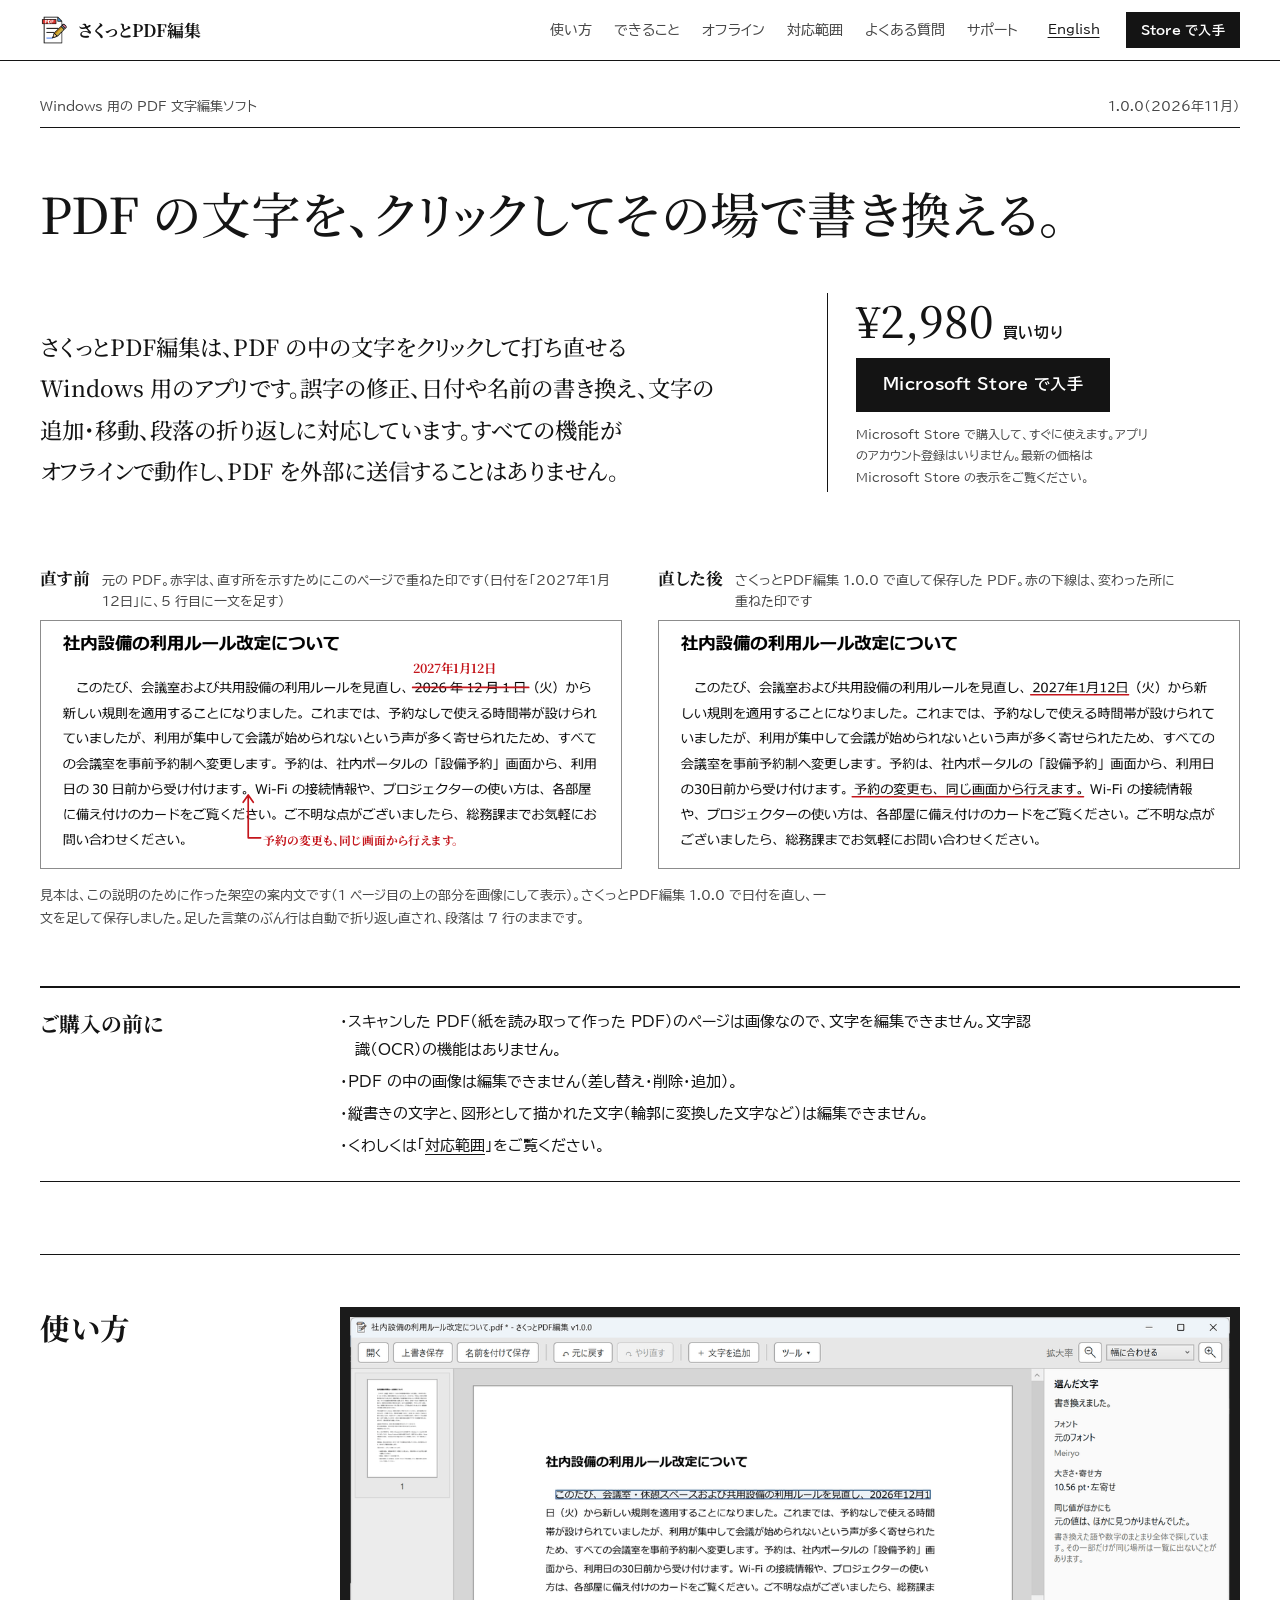
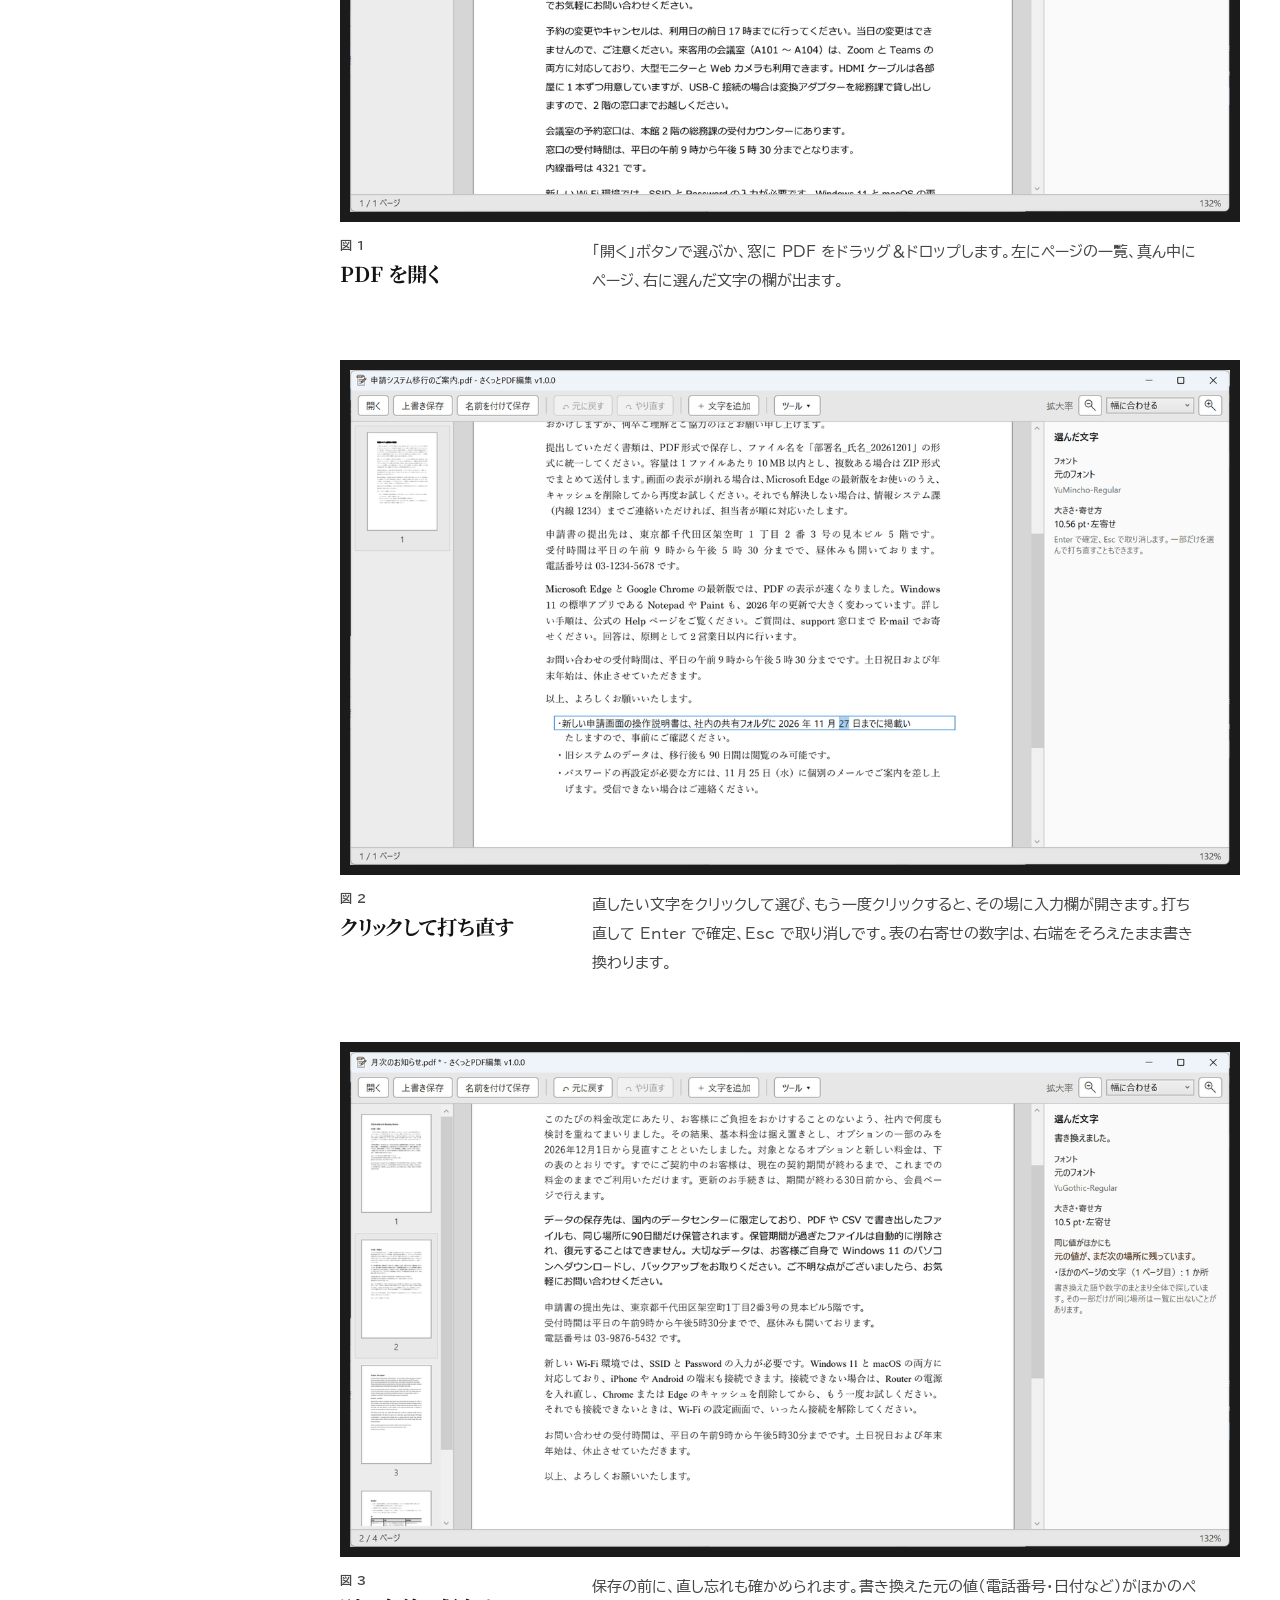
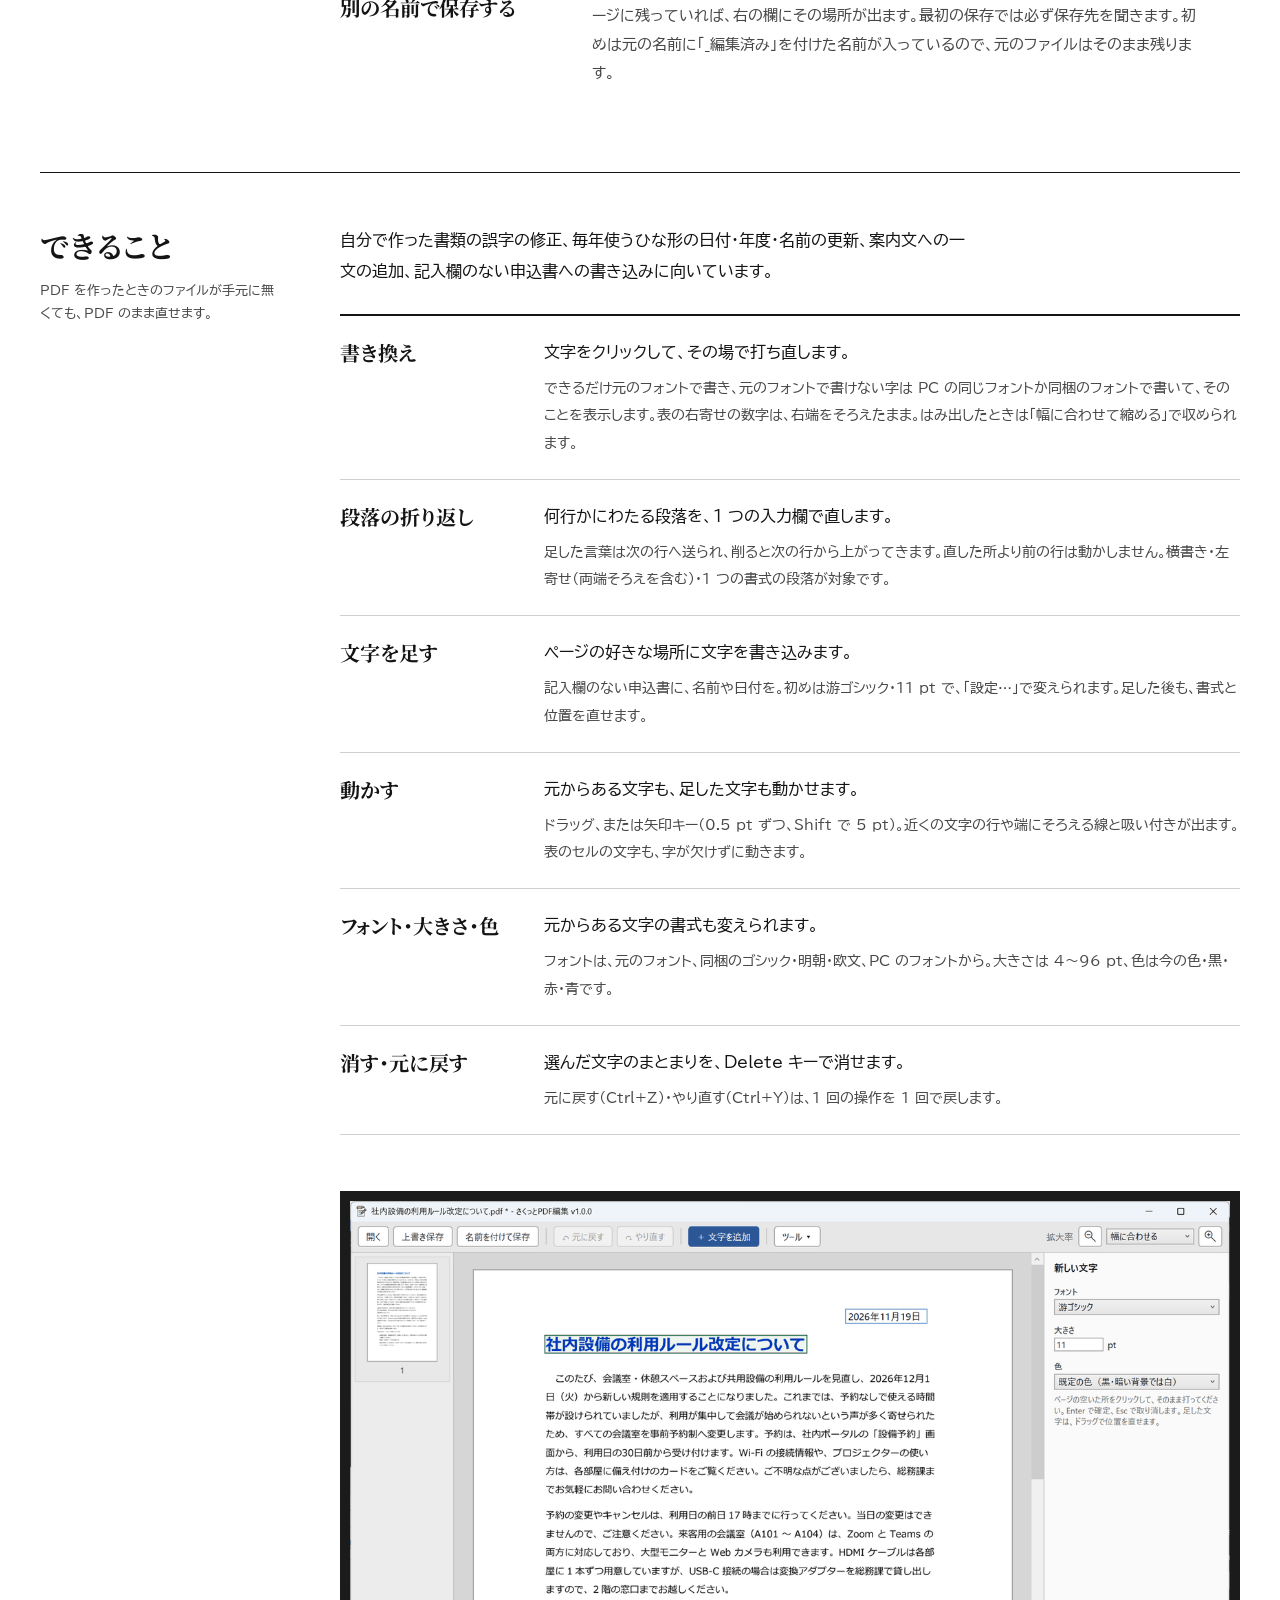
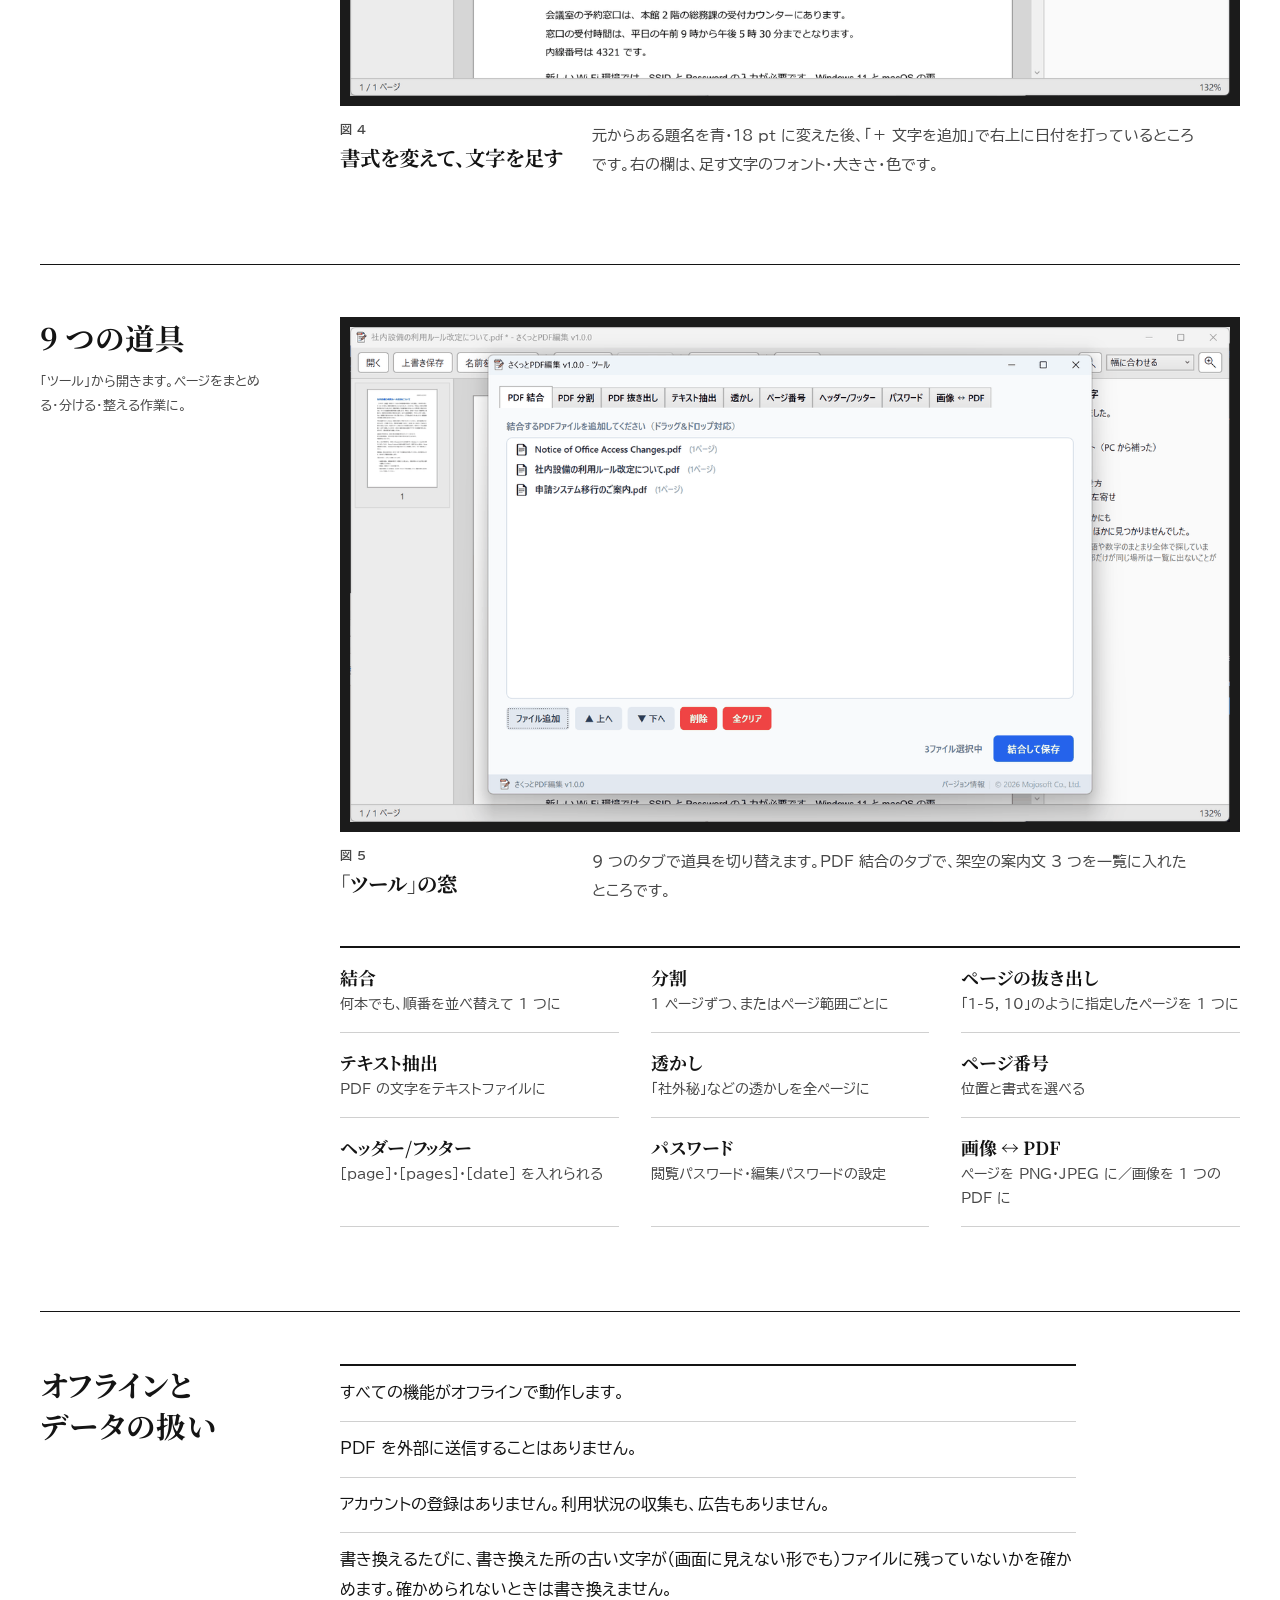
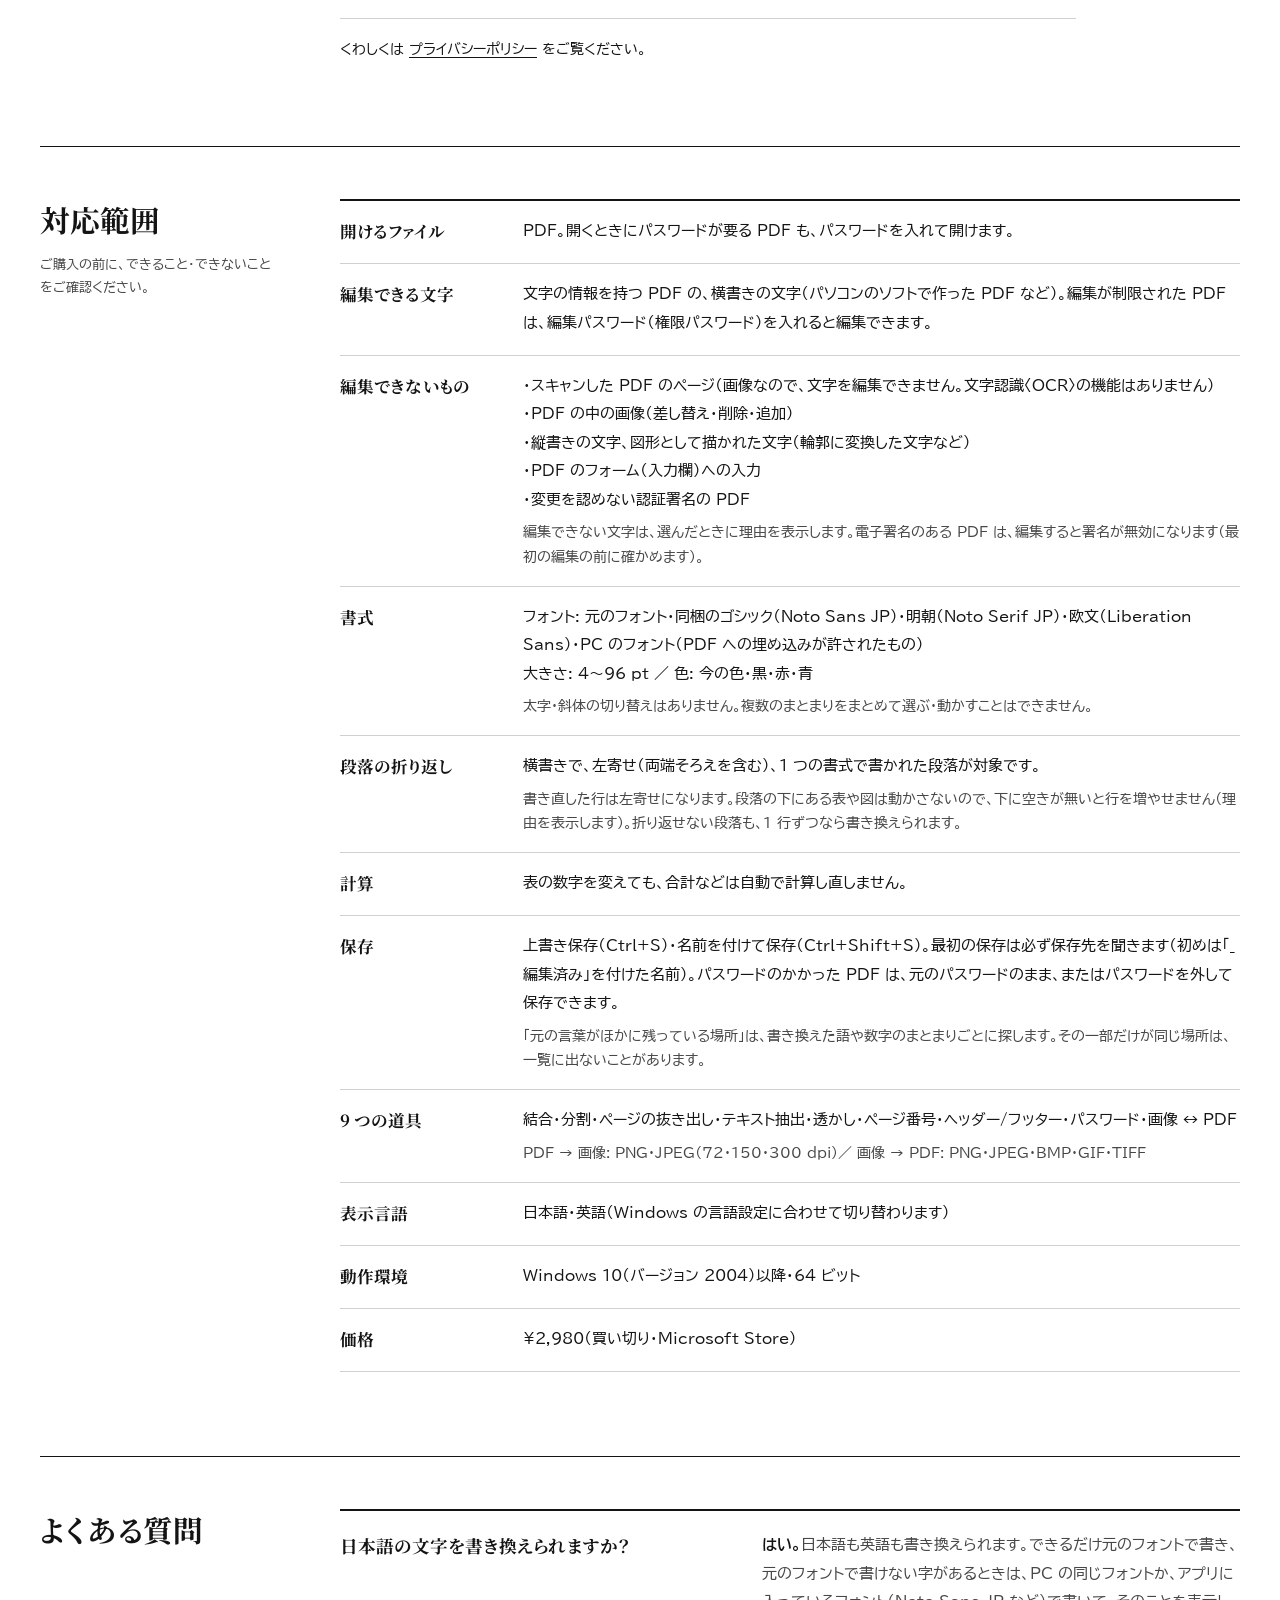
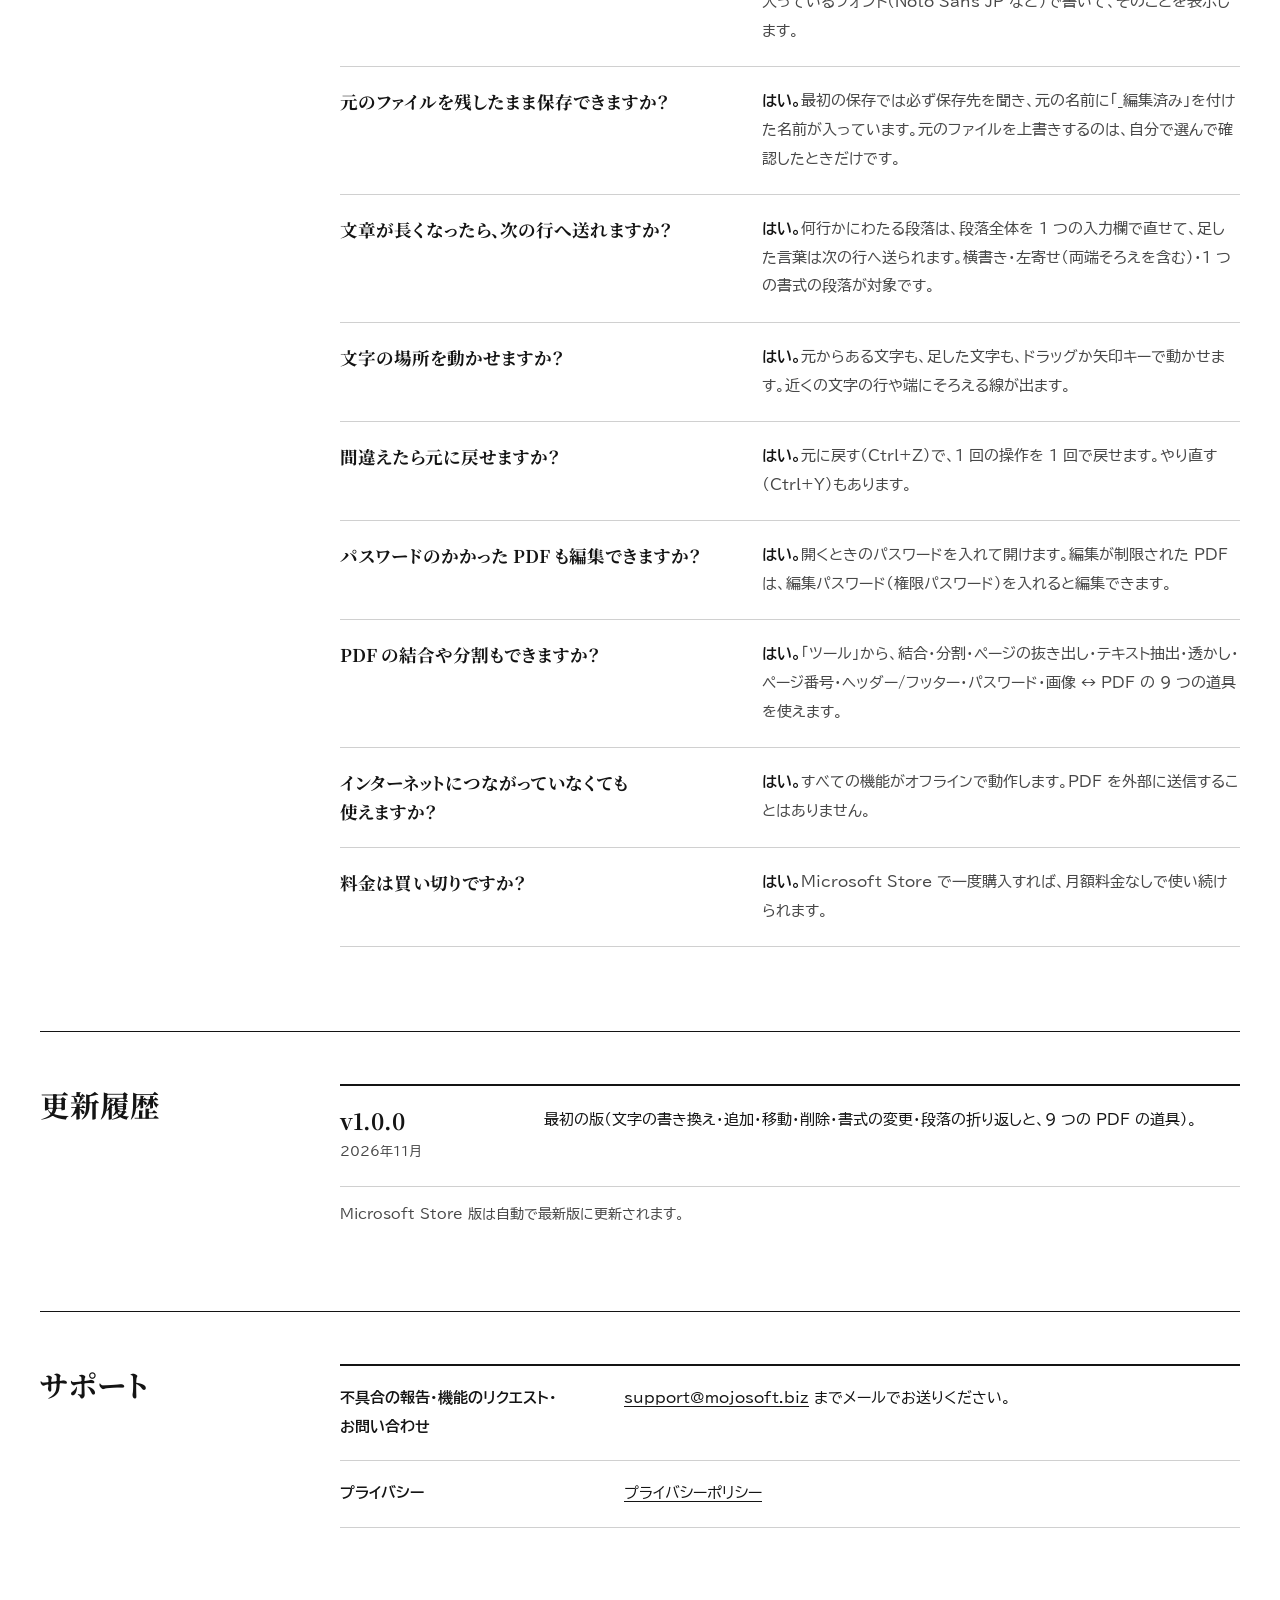
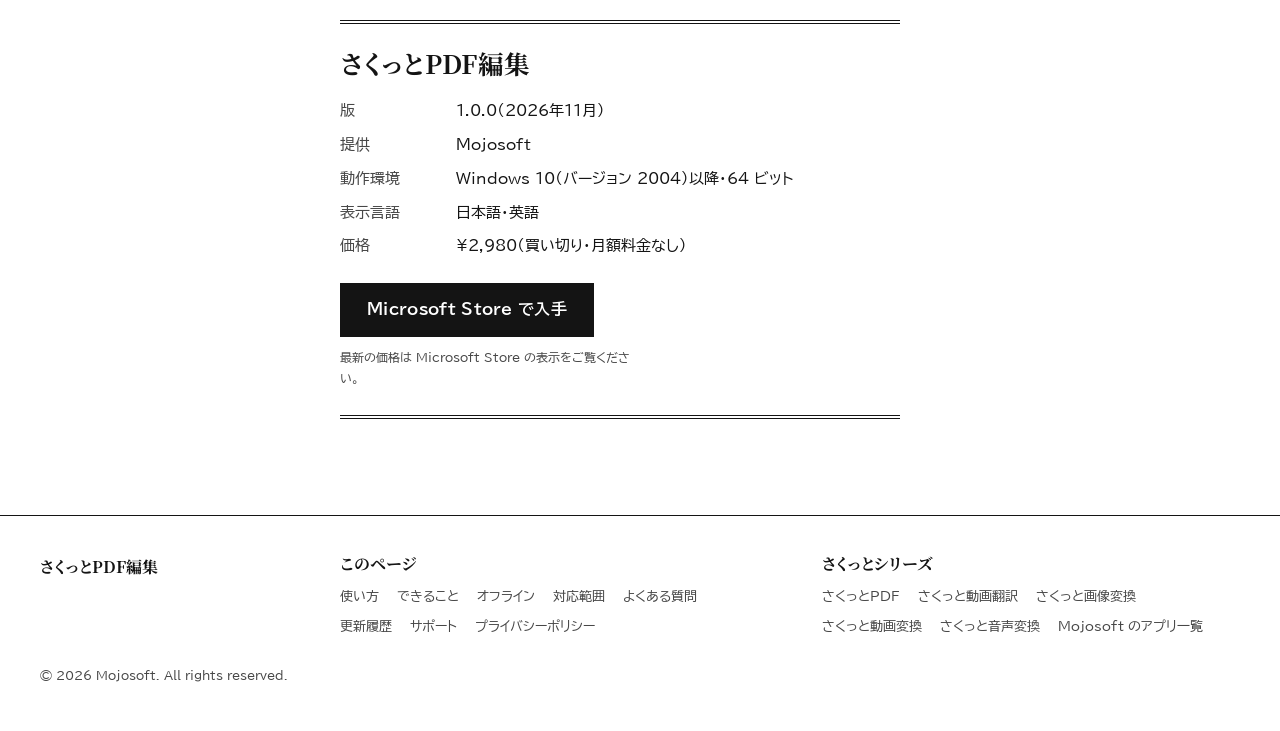
==== commit bb13e0eb: "fix(lp): 不具合の報告・要望・お問い合わせはメール（support@mojosoft.biz）に。GitHub へのリンクを外す Co-Authored-By: Claude Opus 5.5" ====
--- a/index.html
+++ b/index.html
@@ -289,8 +289,7 @@
   <div class="sec-head"><h2 id="h-support">サポート</h2></div>
   <div class="sec-body">
     <dl class="support">
-      <div><dt>不具合の報告・機能のリクエスト</dt><dd><a href="https://github.com/mojosoftjp/sakutto-pdf-editor/issues">GitHub Issues</a> からご報告いただけます。</dd></div>
-      <div><dt>お問い合わせ</dt><dd>Email: <a href="mailto:support@mojosoft.biz">support@mojosoft.biz</a></dd></div>
+      <div><dt>不具合の報告・機能のリクエスト・お問い合わせ</dt><dd><a href="mailto:support@mojosoft.biz">support@mojosoft.biz</a> までメールでお送りください。</dd></div>
       <div><dt>プライバシー</dt><dd><a href="privacy.html">プライバシーポリシー</a></dd></div>
     </dl>
   </div>
@@ -314,7 +313,7 @@
 
 <footer class="foot"><div class="wrap">
   <div><p class="foot-brand">さくっとPDF編集</p></div>
-  <div><h2>このページ</h2><ul><li><a href="#how">使い方</a></li><li><a href="#features">できること</a></li><li><a href="#offline">オフライン</a></li><li><a href="#scope">対応範囲</a></li><li><a href="#faq">よくある質問</a></li><li><a href="#changelog">更新履歴</a></li><li><a href="#support">サポート</a></li><li><a href="privacy.html">プライバシーポリシー</a></li><li><a href="https://github.com/mojosoftjp/sakutto-pdf-editor">GitHub</a></li></ul></div>
+  <div><h2>このページ</h2><ul><li><a href="#how">使い方</a></li><li><a href="#features">できること</a></li><li><a href="#offline">オフライン</a></li><li><a href="#scope">対応範囲</a></li><li><a href="#faq">よくある質問</a></li><li><a href="#changelog">更新履歴</a></li><li><a href="#support">サポート</a></li><li><a href="privacy.html">プライバシーポリシー</a></li></ul></div>
   <div><h2>さくっとシリーズ</h2><ul><li><a href="https://mojosoftjp.github.io/sakutto-pdf/">さくっとPDF</a></li><li><a href="https://mojosoftjp.github.io/sakutto-videotranslator/">さくっと動画翻訳</a></li><li><a href="https://mojosoftjp.github.io/sakutto-imageconverter/">さくっと画像変換</a></li><li><a href="https://mojosoftjp.github.io/sakutto-videoconverter/">さくっと動画変換</a></li><li><a href="https://mojosoftjp.github.io/sakutto-audioconverter/">さくっと音声変換</a></li><li><a href="https://mojosoftjp.github.io/">Mojosoft のアプリ一覧</a></li></ul></div>
   <p class="copyright">&copy; 2026 Mojosoft. All rights reserved.</p>
 </div></footer>
--- a/style.css
+++ b/style.css
@@ -58,8 +58,8 @@
 .hero{padding-top:36px}
 
 .runhead{display:flex;justify-content:space-between;flex-wrap:wrap;gap:4px 24px;font-size:.8rem;color:var(--ink-2);padding-bottom:10px;border-bottom:1px solid var(--ink);line-height:1.6}
-.hero h1{font-weight:500;font-size:clamp(2.3rem,6.6vw,5.9rem);line-height:1.16;letter-spacing:-.005em;margin-top:clamp(28px,5vw,64px)}
-html[lang="en"] .hero h1{font-weight:500;font-size:clamp(2.5rem,6.6vw,5.9rem);line-height:1.06;letter-spacing:-.02em}
+.hero h1{font-weight:500;font-size:clamp(1.65rem,3.9vw,3.1rem);line-height:1.32;letter-spacing:0;margin-top:clamp(24px,4vw,52px)}
+html[lang="en"] .hero h1{font-weight:500;font-size:clamp(1.75rem,3.9vw,3.2rem);line-height:1.18;letter-spacing:-.01em}
 .hero h1{text-wrap:balance}
 .hero h1 span{display:inline-block}
 .lead{display:grid;grid-template-columns:minmax(0,1.75fr) minmax(0,1fr);gap:40px 64px;margin-top:clamp(28px,4vw,48px);align-items:end}
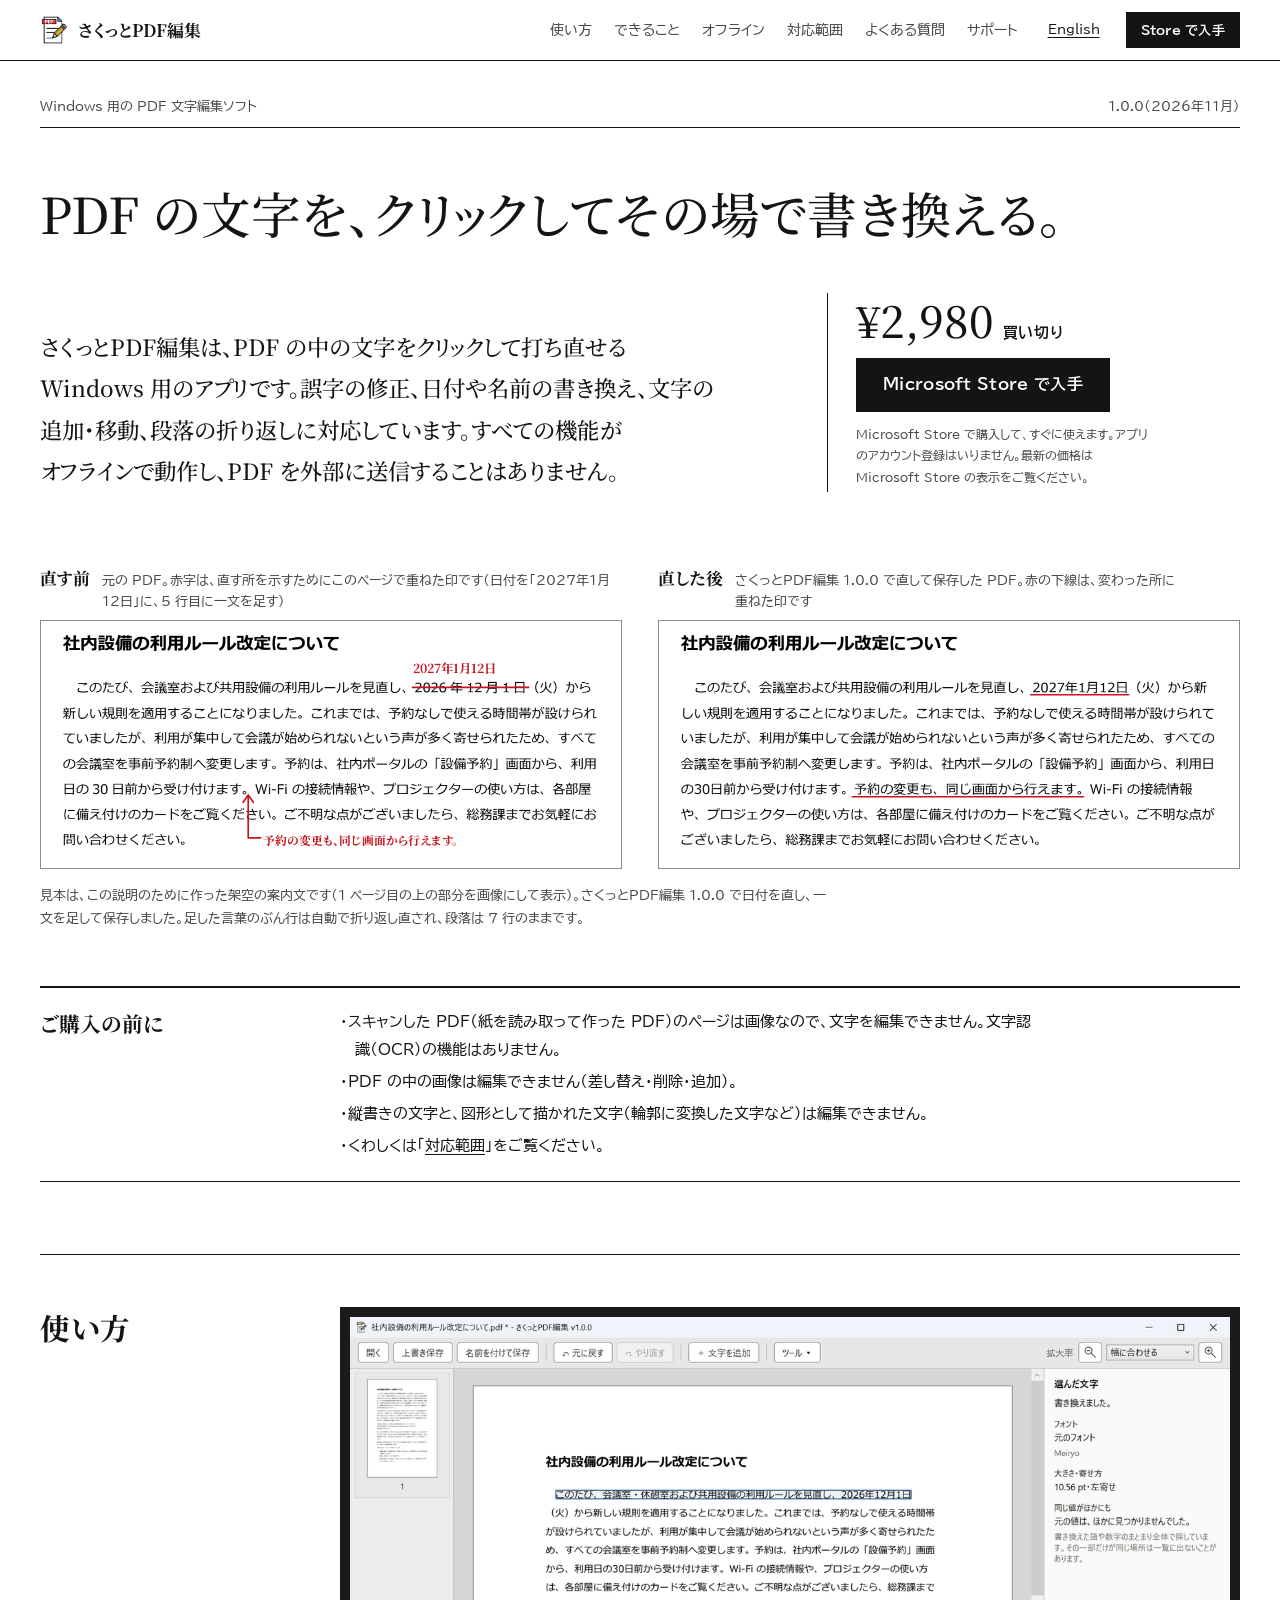
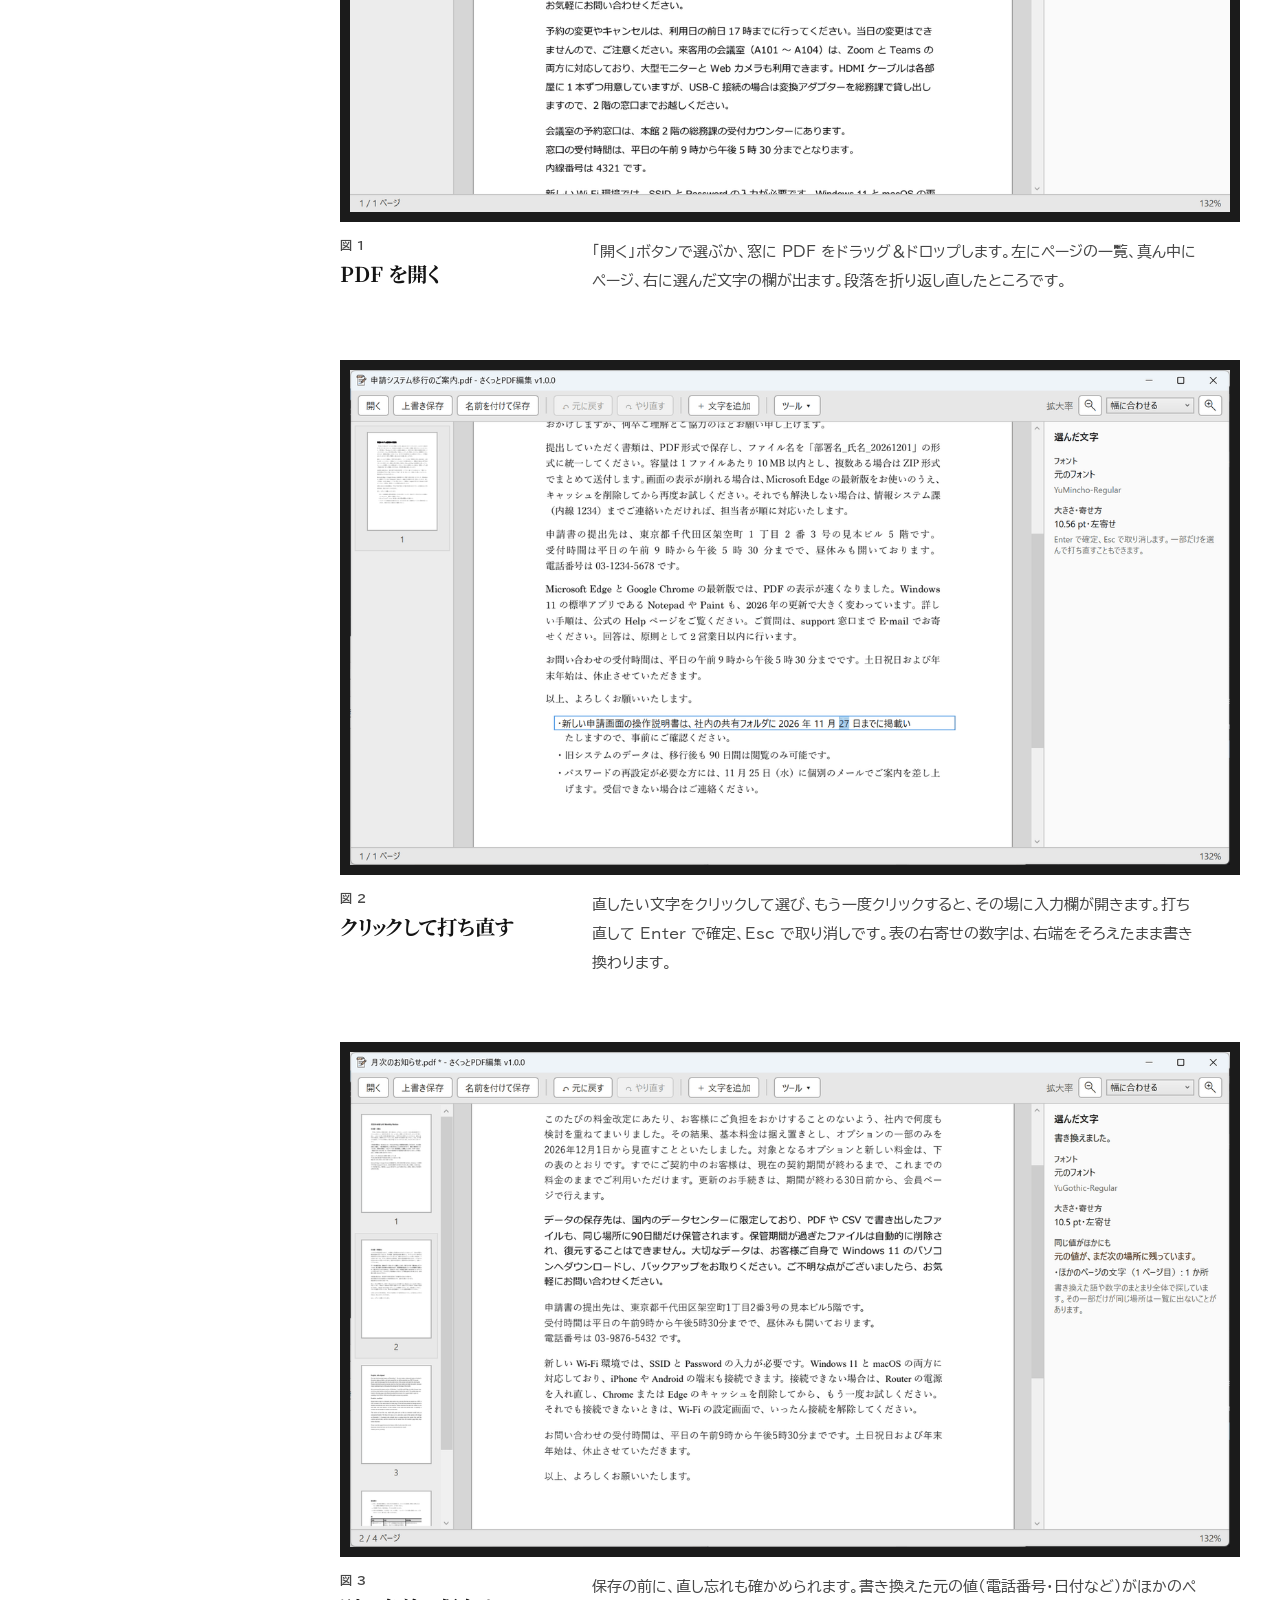
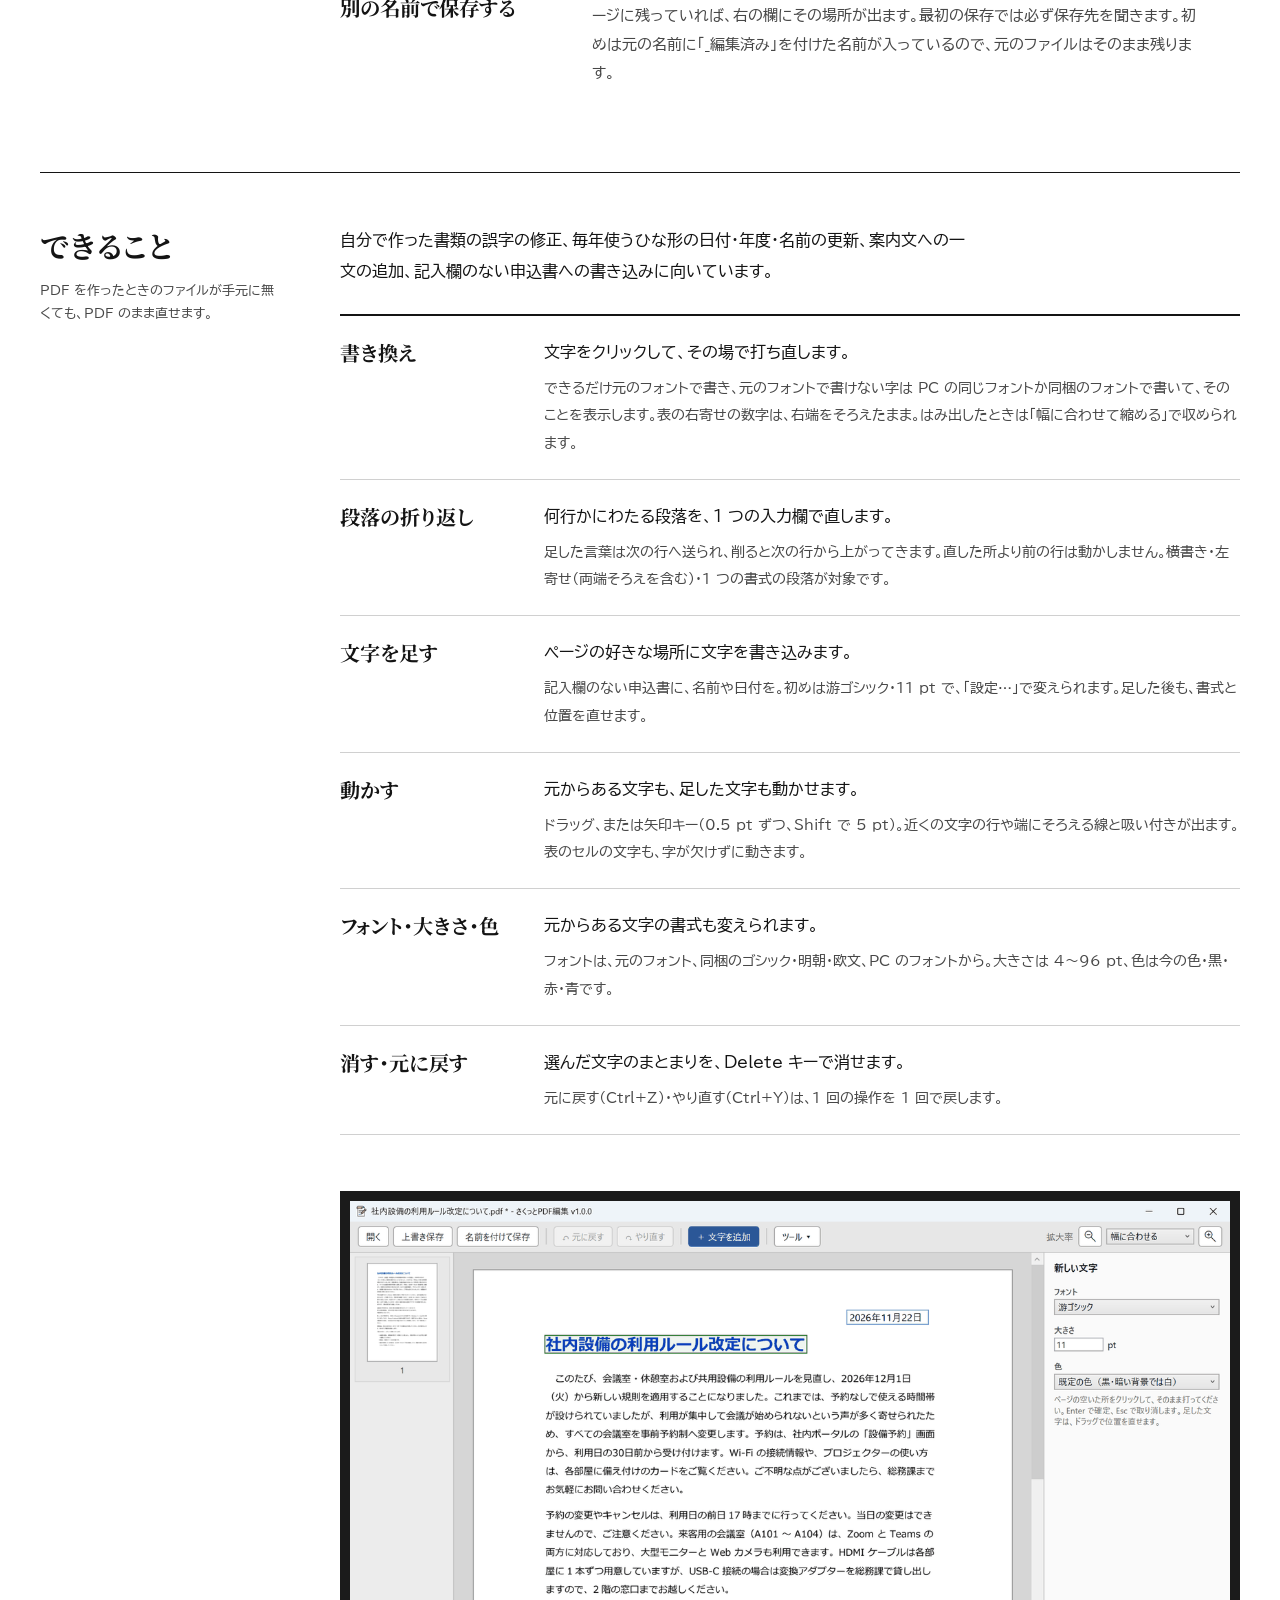
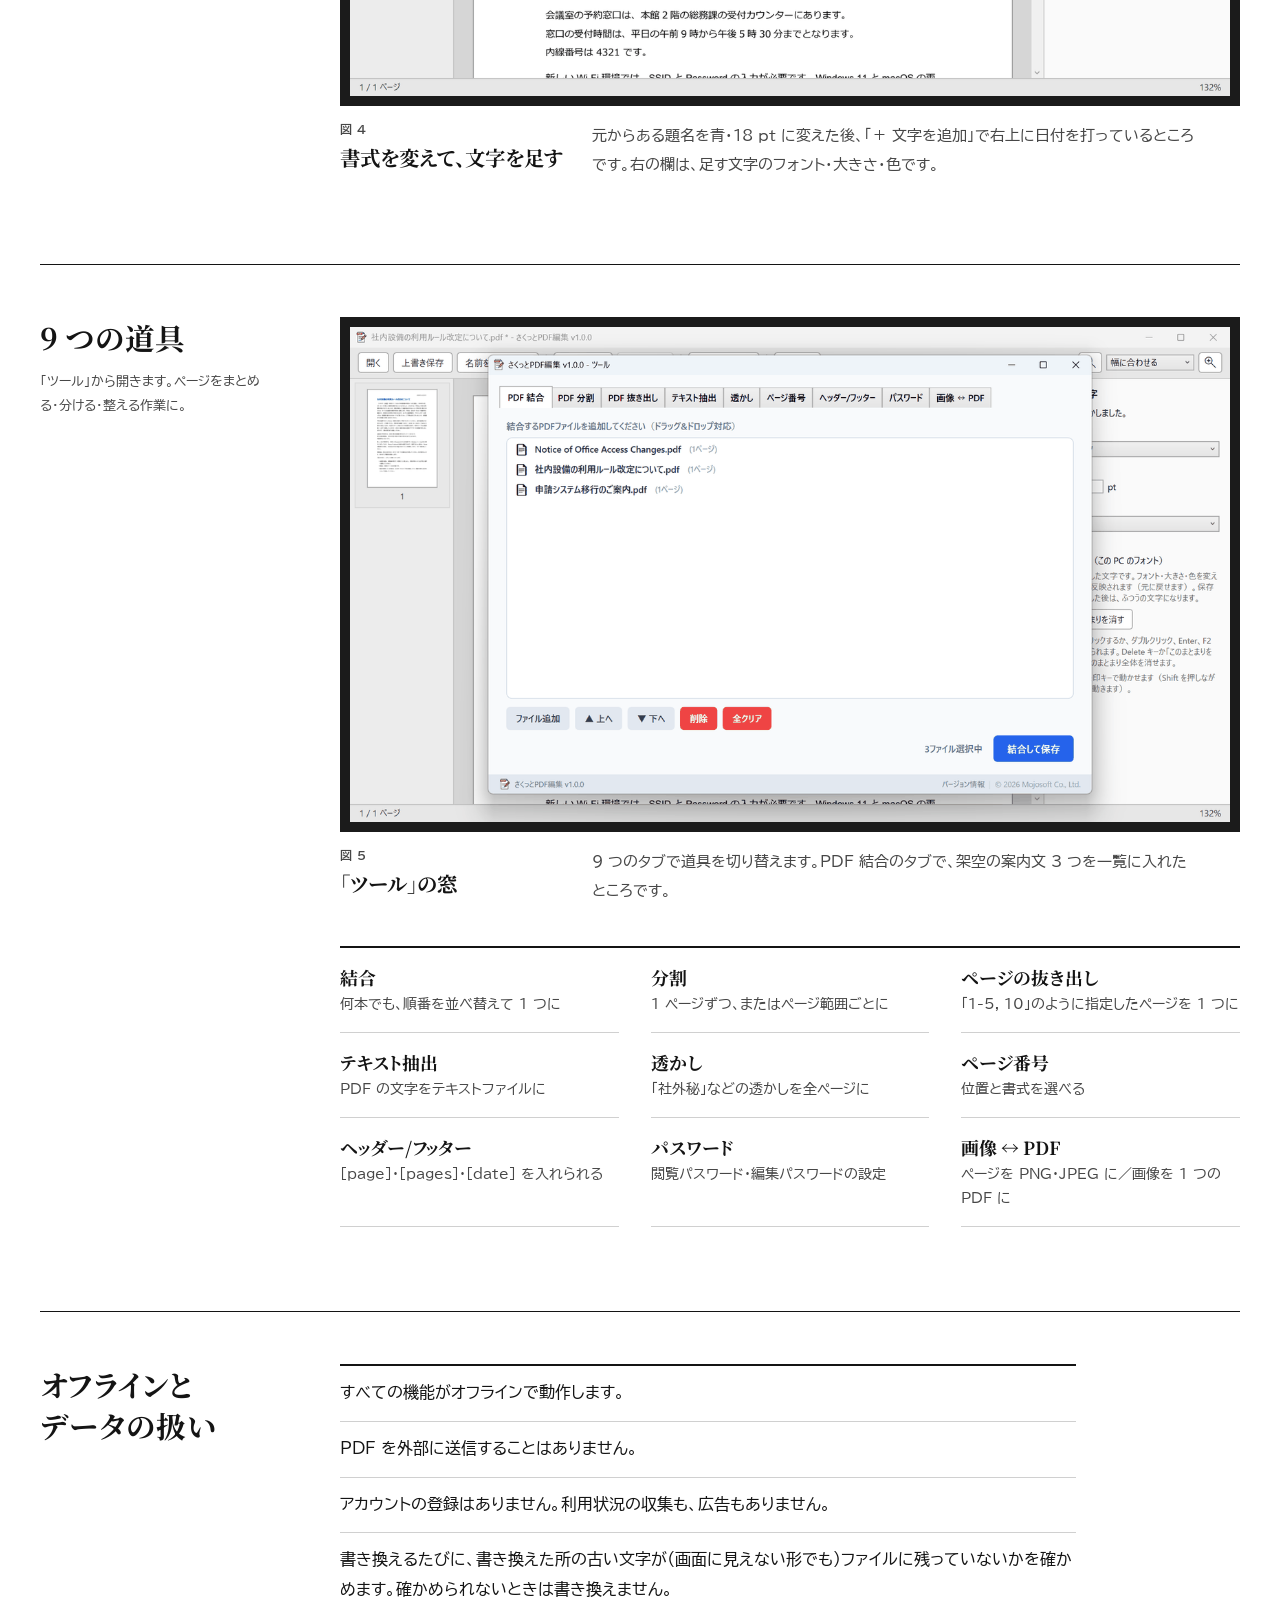
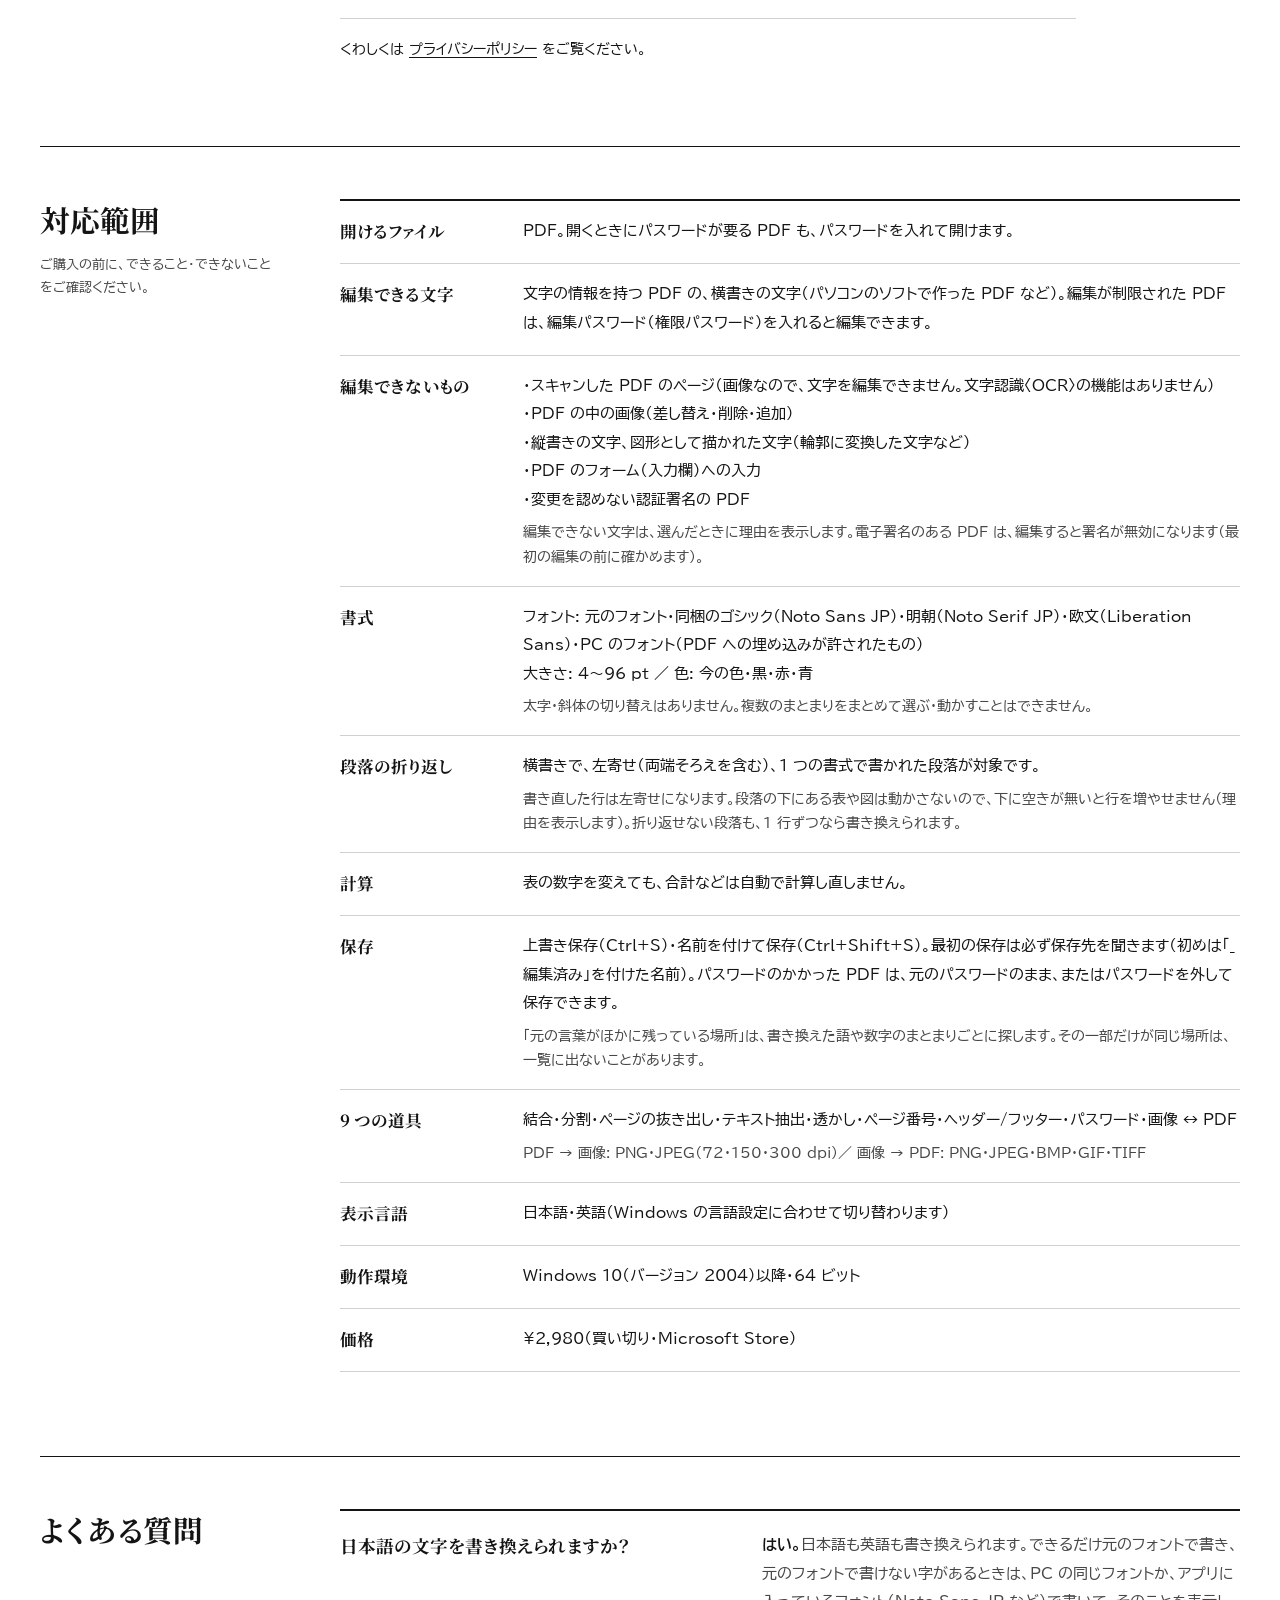
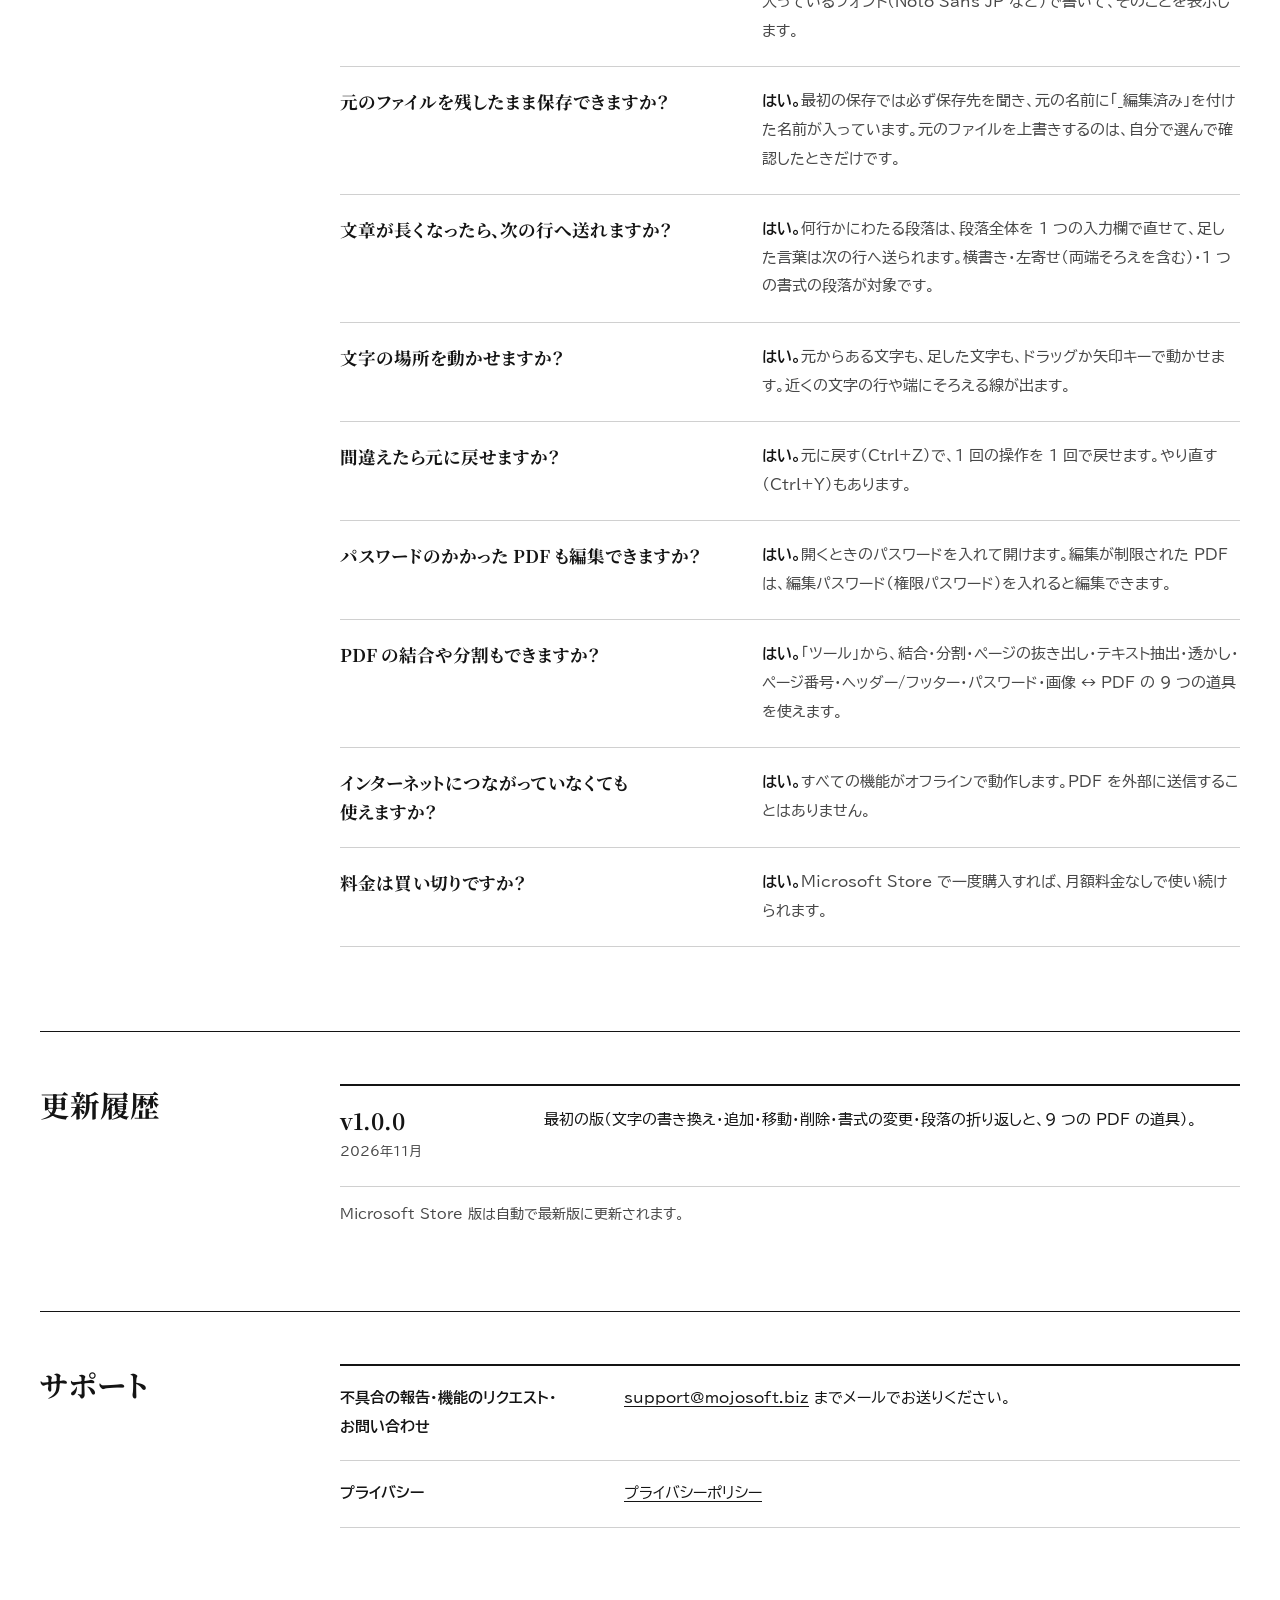
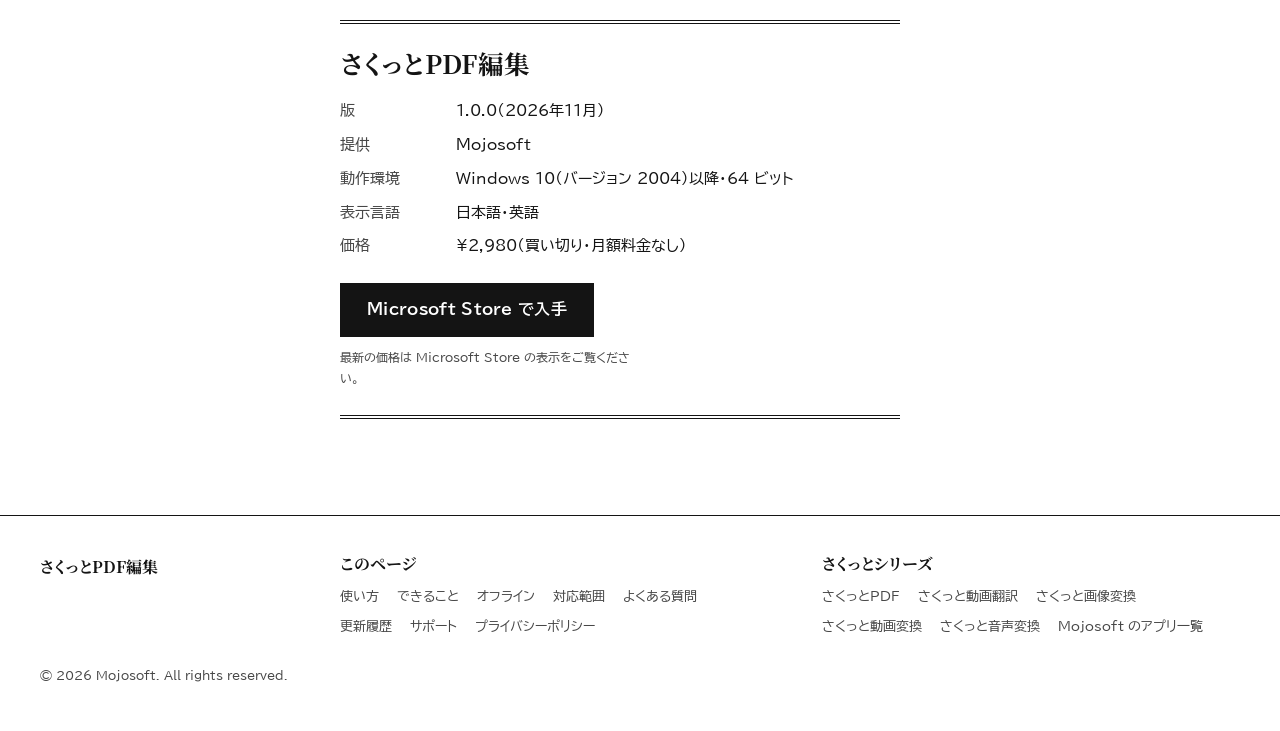
==== commit 2dbc4881: "fix(lp): 画面写真を最終版の撮り直しに合わせ、alt・キャプションとアプリの名前をそろえる - ss3_ja・ss4_ja・ss6_ja・ss4_en・ss6_en を今の Store 用の写" ====
--- a/index.html
+++ b/index.html
@@ -169,15 +169,15 @@
   <div class="sec-head"><h2 id="h-how">使い方</h2></div>
   <div class="sec-body">
     <figure class="fig">
-      <div class="mat"><img src="ss3_ja.png" alt="さくっとPDF編集の窓。架空の案内文を開いて、段落の 1 行目を選んだところ。左にページの一覧、真ん中にページ、右に「選んだ文字」の欄（フォントと大きさ）" width="1280" height="720"></div>
-      <figcaption class="figcap"><h3><small>図 1</small>PDF を開く</h3><p>「開く」ボタンで選ぶか、窓に PDF をドラッグ＆ドロップします。左にページの一覧、真ん中にページ、右に選んだ文字の欄が出ます。</p></figcaption>
-    </figure>
-    <figure class="fig">
-      <div class="mat"><img src="ss1_ja.png" alt="箇条書きの 1 行をクリックして、その場に開いた入力欄で日付を「27」日に打ち直しているところ。右の欄に元のフォント「YuMincho-Regular」と「10.56 pt・左寄せ」" width="1280" height="720"></div>
+      <div class="mat"><img src="ss3_ja.png" alt="さくっとPDF編集の窓。架空の案内文を開いて、段落の 1 行目を選んだところ。左にページの一覧、真ん中にページ、右に「選んだ文字」の欄（フォントと大きさ）" width="1280" height="720" loading="lazy" decoding="async"></div>
+      <figcaption class="figcap"><h3><small>図 1</small>PDF を開く</h3><p>「開く」ボタンで選ぶか、窓に PDF をドラッグ＆ドロップします。左にページの一覧、真ん中にページ、右に選んだ文字の欄が出ます。段落を折り返し直したところです。</p></figcaption>
+    </figure>
+    <figure class="fig">
+      <div class="mat"><img src="ss1_ja.png" alt="箇条書きの 1 行をクリックして、その場に開いた入力欄で日付を「27」日に打ち直しているところ。右の欄に元のフォント「YuMincho-Regular」と「10.56 pt・左寄せ」" width="1280" height="720" loading="lazy" decoding="async"></div>
       <figcaption class="figcap"><h3><small>図 2</small>クリックして打ち直す</h3><p>直したい文字をクリックして選び、もう一度クリックすると、その場に入力欄が開きます。打ち直して Enter で確定、Esc で取り消しです。表の右寄せの数字は、右端をそろえたまま書き換わります。</p></figcaption>
     </figure>
     <figure class="fig">
-      <div class="mat"><img src="ss5_ja.png" alt="2 ページ目の電話番号を書き換えた後の画面。右の欄に「元の値が、まだ次の場所に残っています。」と、「ほかのページの文字（1 ページ目）: 1 か所」が出ている" width="1280" height="720"></div>
+      <div class="mat"><img src="ss5_ja.png" alt="2 ページ目の電話番号を書き換えた後の画面。右の欄に「元の値が、まだ次の場所に残っています。」と、「ほかのページの文字（1 ページ目）: 1 か所」が出ている" width="1280" height="720" loading="lazy" decoding="async"></div>
       <figcaption class="figcap"><h3><small>図 3</small>別の名前で保存する</h3><p>保存の前に、直し忘れも確かめられます。書き換えた元の値（電話番号・日付など）がほかのページに残っていれば、右の欄にその場所が出ます。最初の保存では必ず保存先を聞きます。初めは元の名前に「_編集済み」を付けた名前が入っているので、元のファイルはそのまま残ります。</p></figcaption>
     </figure>
   </div>
@@ -196,7 +196,7 @@
       <div><dt>消す・元に戻す</dt><dd><p>選んだ文字のまとまりを、Delete キーで消せます。</p><p>元に戻す（Ctrl+Z）・やり直す（Ctrl+Y）は、1 回の操作を 1 回で戻します。</p></dd></div>
     </dl>
     <figure class="fig">
-      <div class="mat"><img src="ss4_ja.png" alt="架空の案内文の題名を青・18 pt に変えた後、「＋ 文字を追加」でページの右上に日付「2026年11月19日」を打っているところ。右の欄に、足す文字のフォント（游ゴシック）・大きさ（11 pt）・色" width="1280" height="720"></div>
+      <div class="mat"><img src="ss4_ja.png" alt="架空の案内文の題名を青・18 pt に変えた後、「＋ 文字を追加」でページの右上に日付「2026年11月22日」を打っているところ。右の欄に、足す文字のフォント（游ゴシック）・大きさ（11 pt）・色" width="1280" height="720" loading="lazy" decoding="async"></div>
       <figcaption class="figcap"><h3><small>図 4</small>書式を変えて、文字を足す</h3><p>元からある題名を青・18 pt に変えた後、「＋ 文字を追加」で右上に日付を打っているところです。右の欄は、足す文字のフォント・大きさ・色です。</p></figcaption>
     </figure>
   </div>
@@ -206,7 +206,7 @@
   <div class="sec-head"><h2 id="h-tools">9 つの道具</h2><p>「ツール」から開きます。ページをまとめる・分ける・整える作業に。</p></div>
   <div class="sec-body">
     <figure class="fig">
-      <div class="mat"><img src="ss6_ja.png" alt="「ツール」から開いた道具の窓。PDF 結合・PDF 分割・PDF 抜き出し・テキスト抽出・透かし・ページ番号・ヘッダー/フッター・パスワード・画像 ↔ PDF の 9 つのタブがあり、PDF 結合のタブで架空の案内文 3 つを一覧に入れたところ" width="1280" height="720"></div>
+      <div class="mat"><img src="ss6_ja.png" alt="「ツール」から開いた道具の窓。PDF 結合・PDF 分割・PDF 抜き出し・テキスト抽出・透かし・ページ番号・ヘッダー/フッター・パスワード・画像 ↔ PDF の 9 つのタブがあり、PDF 結合のタブで架空の案内文 3 つを一覧に入れたところ" width="1280" height="720" loading="lazy" decoding="async"></div>
       <figcaption class="figcap"><h3><small>図 5</small>「ツール」の窓</h3><p>9 つのタブで道具を切り替えます。PDF 結合のタブで、架空の案内文 3 つを一覧に入れたところです。</p></figcaption>
     </figure>
     <ul class="tools">
--- a/style.css
+++ b/style.css
@@ -128,7 +128,6 @@
 html[lang="en"] .figcap h3{font-weight:600;font-size:1.4rem;line-height:1.2}
 .figcap h3 small{display:block;font-family:var(--sans);font-weight:700;font-size:.72rem;color:var(--ink-2);letter-spacing:.06em;margin-bottom:4px}
 .figcap p{font-size:.95rem;color:var(--ink-2);max-width:40em}
-.screen-note{font-size:.86rem;color:var(--ink-2);margin-bottom:24px;max-width:40em}
 
 /* features: a glossary, not cards */
 .gloss{border-top:2px solid var(--ink)}
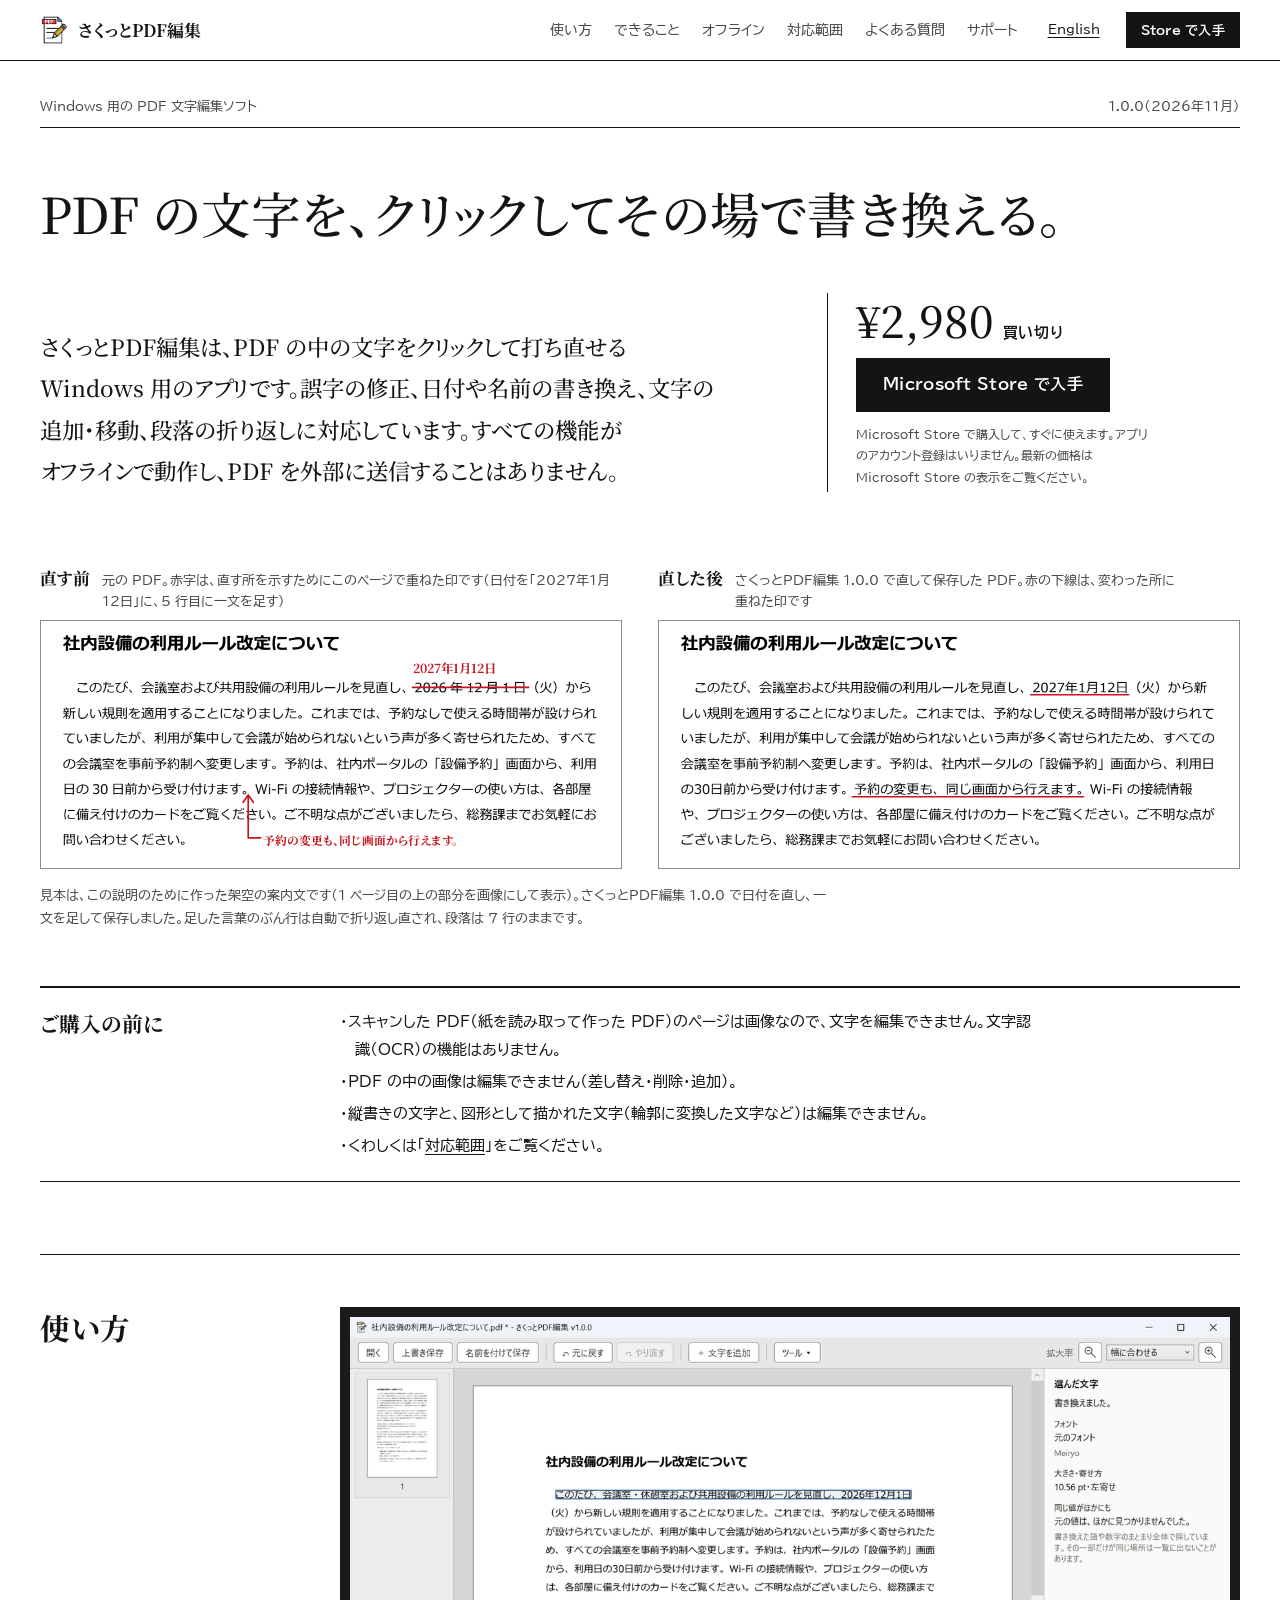
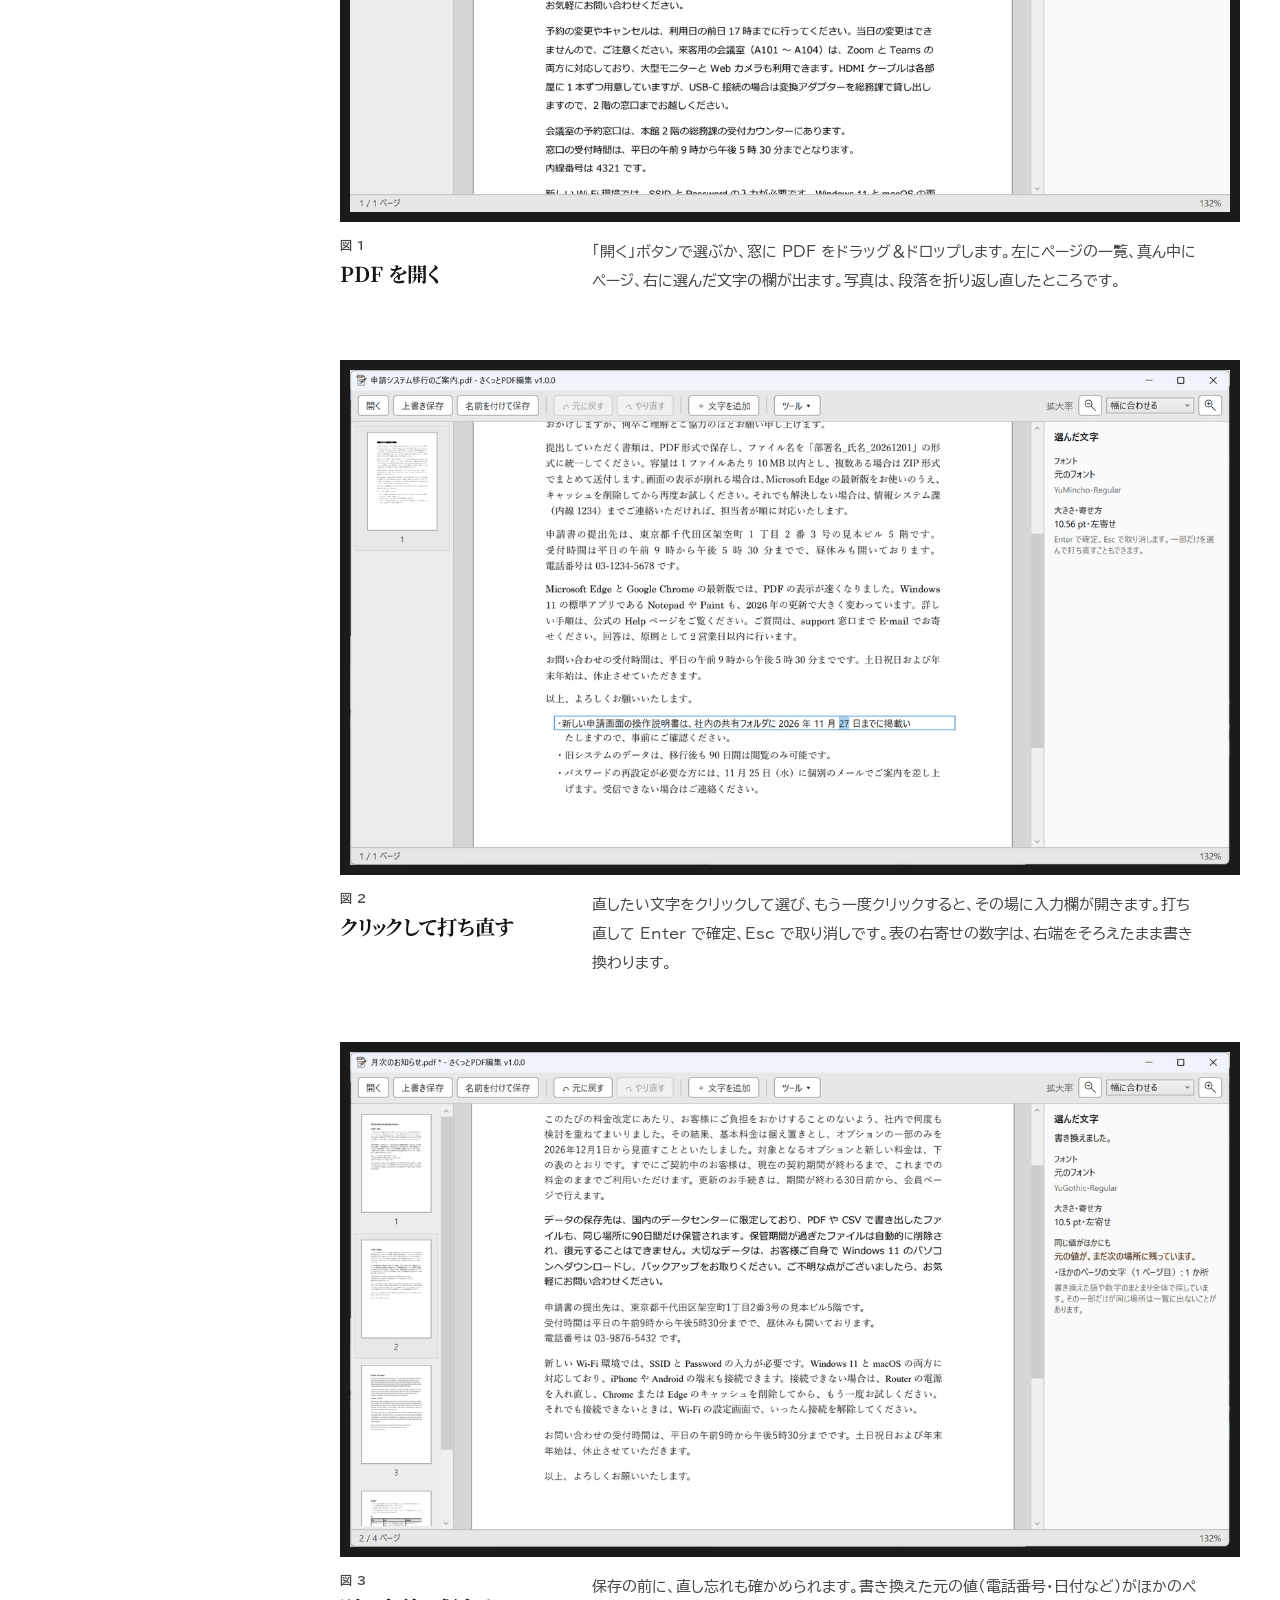
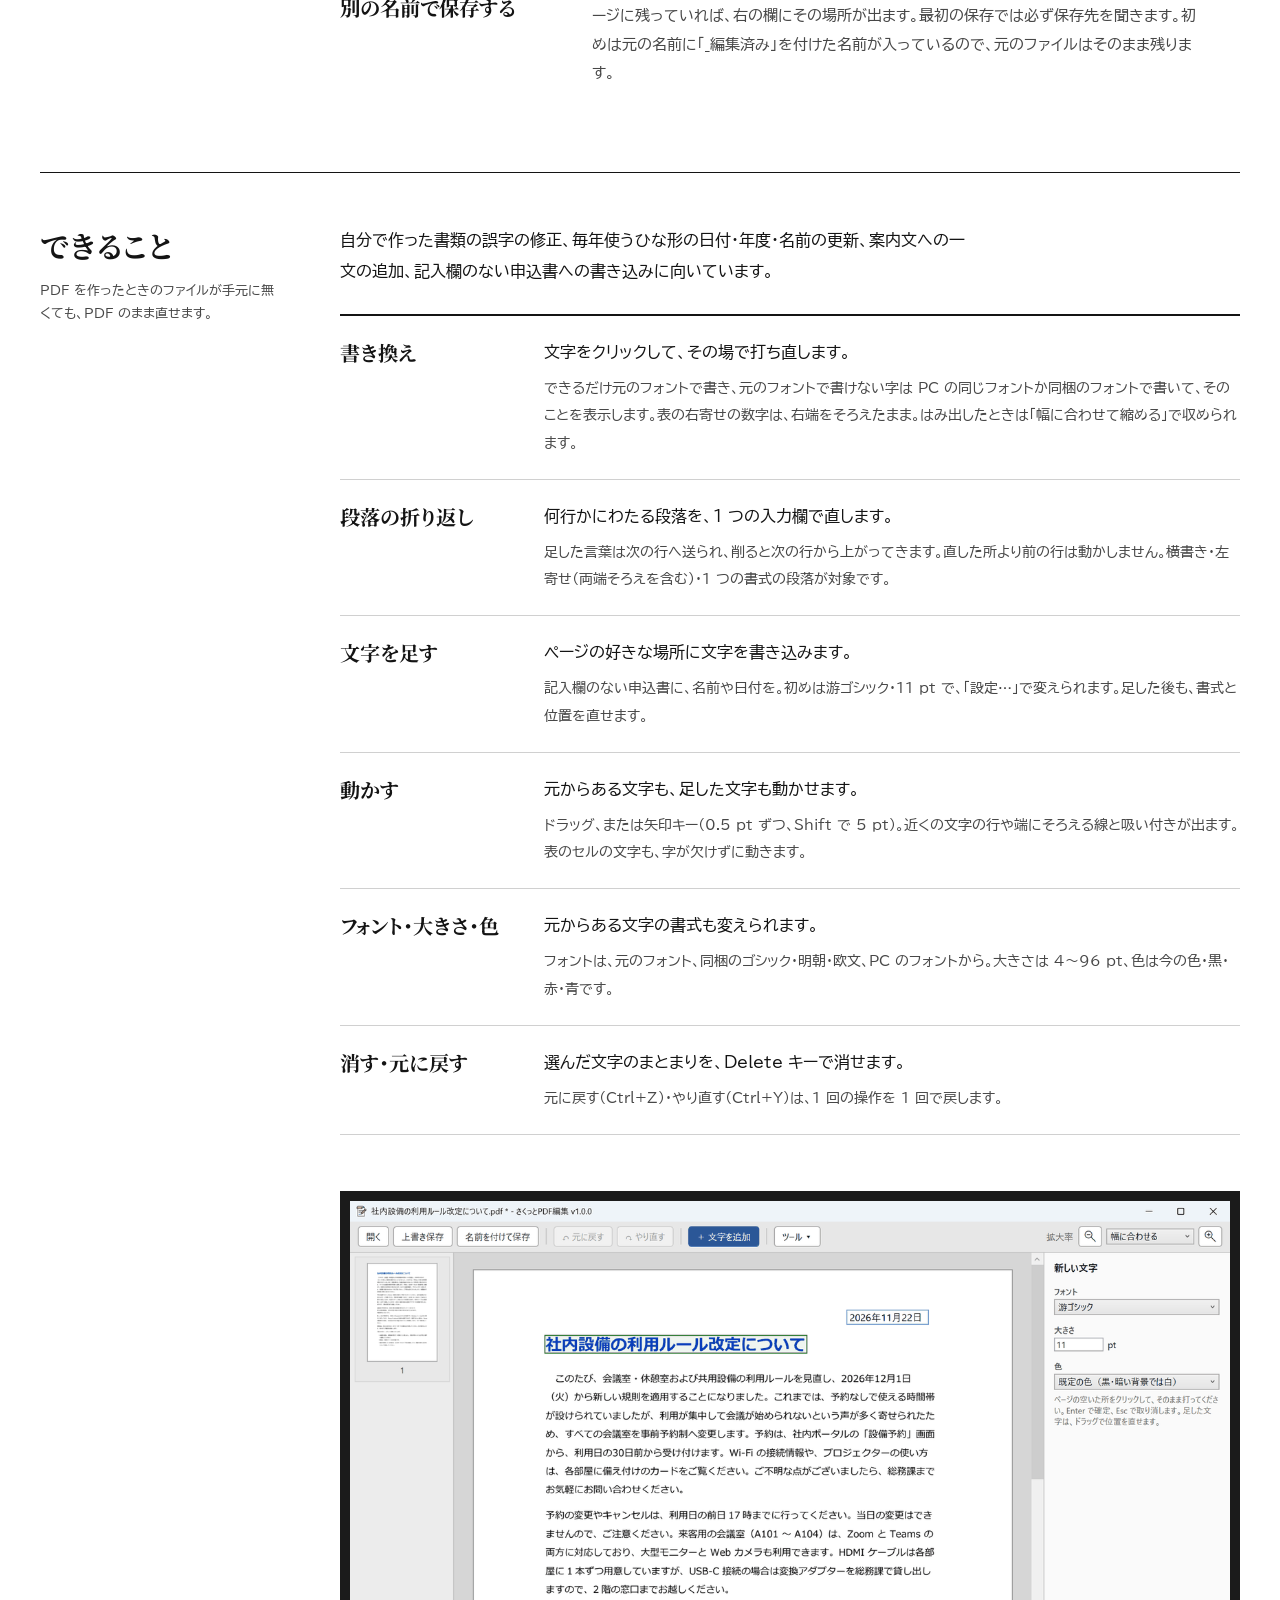
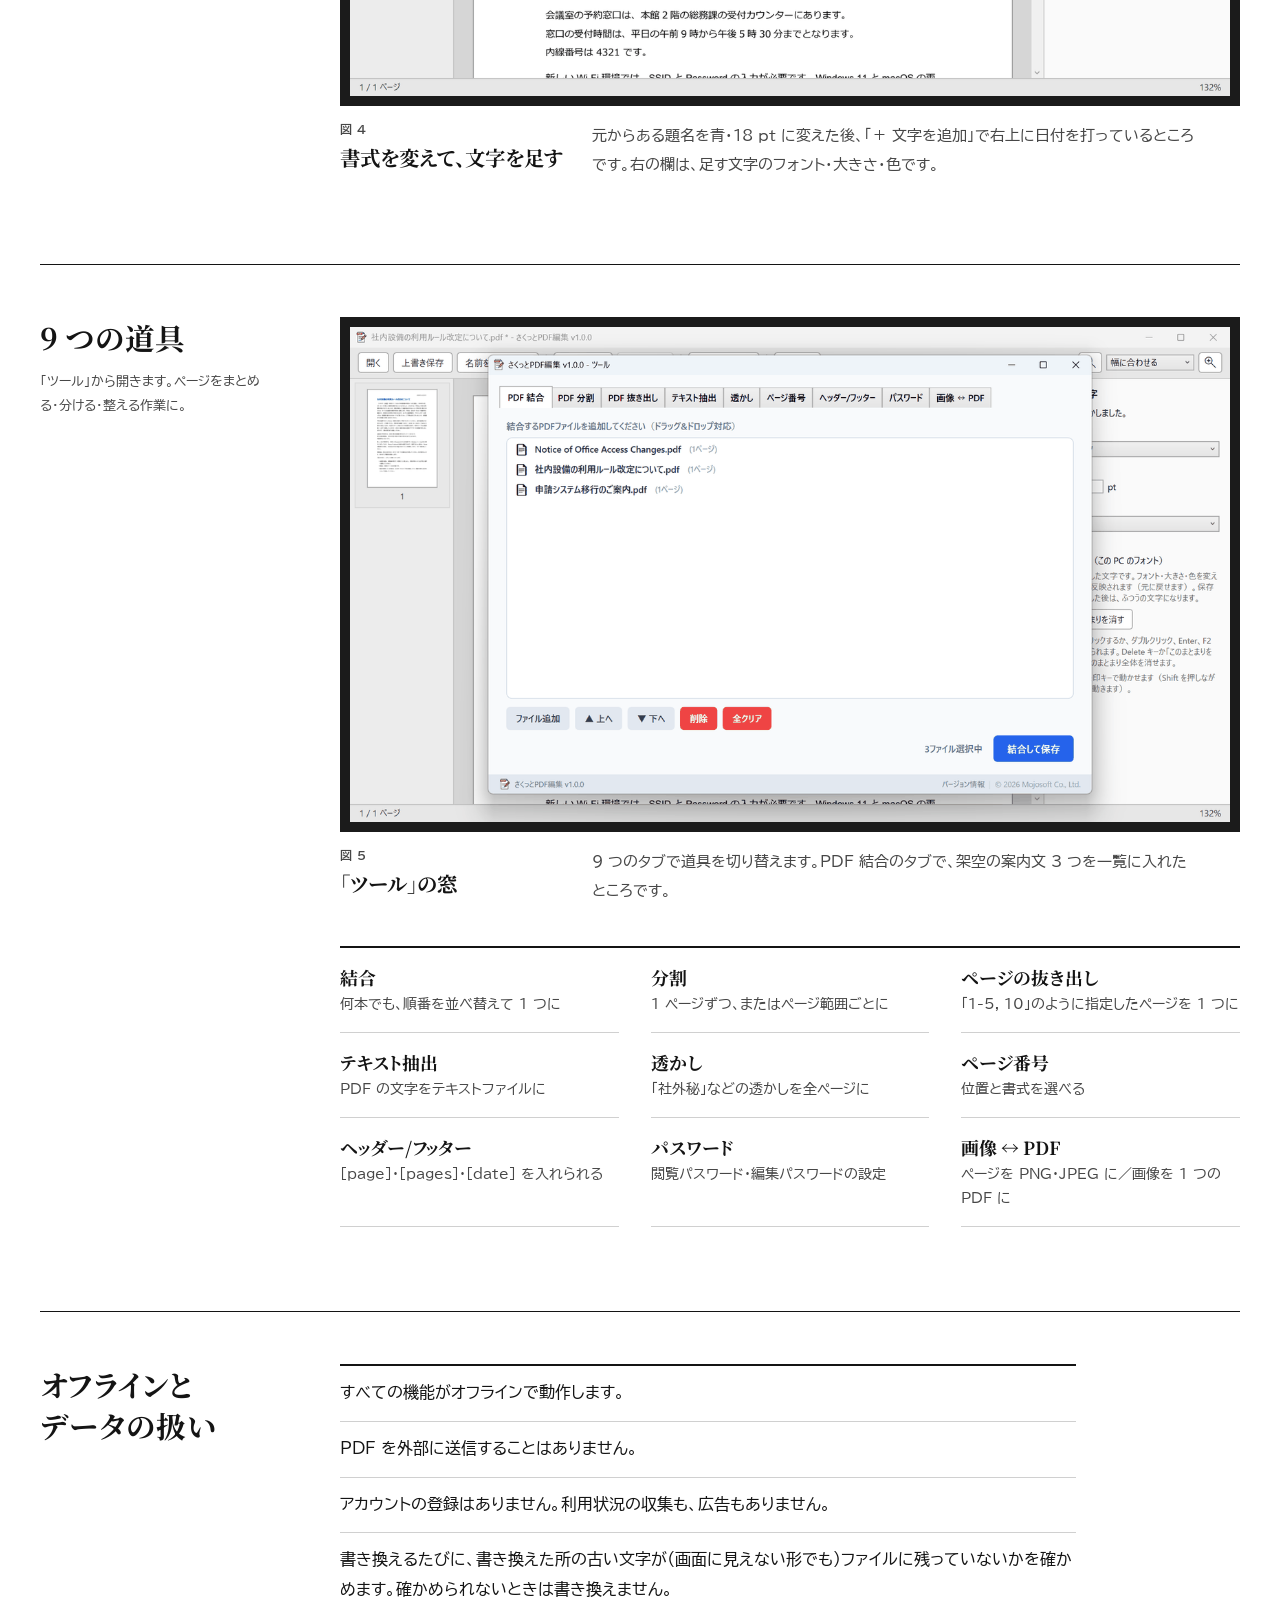
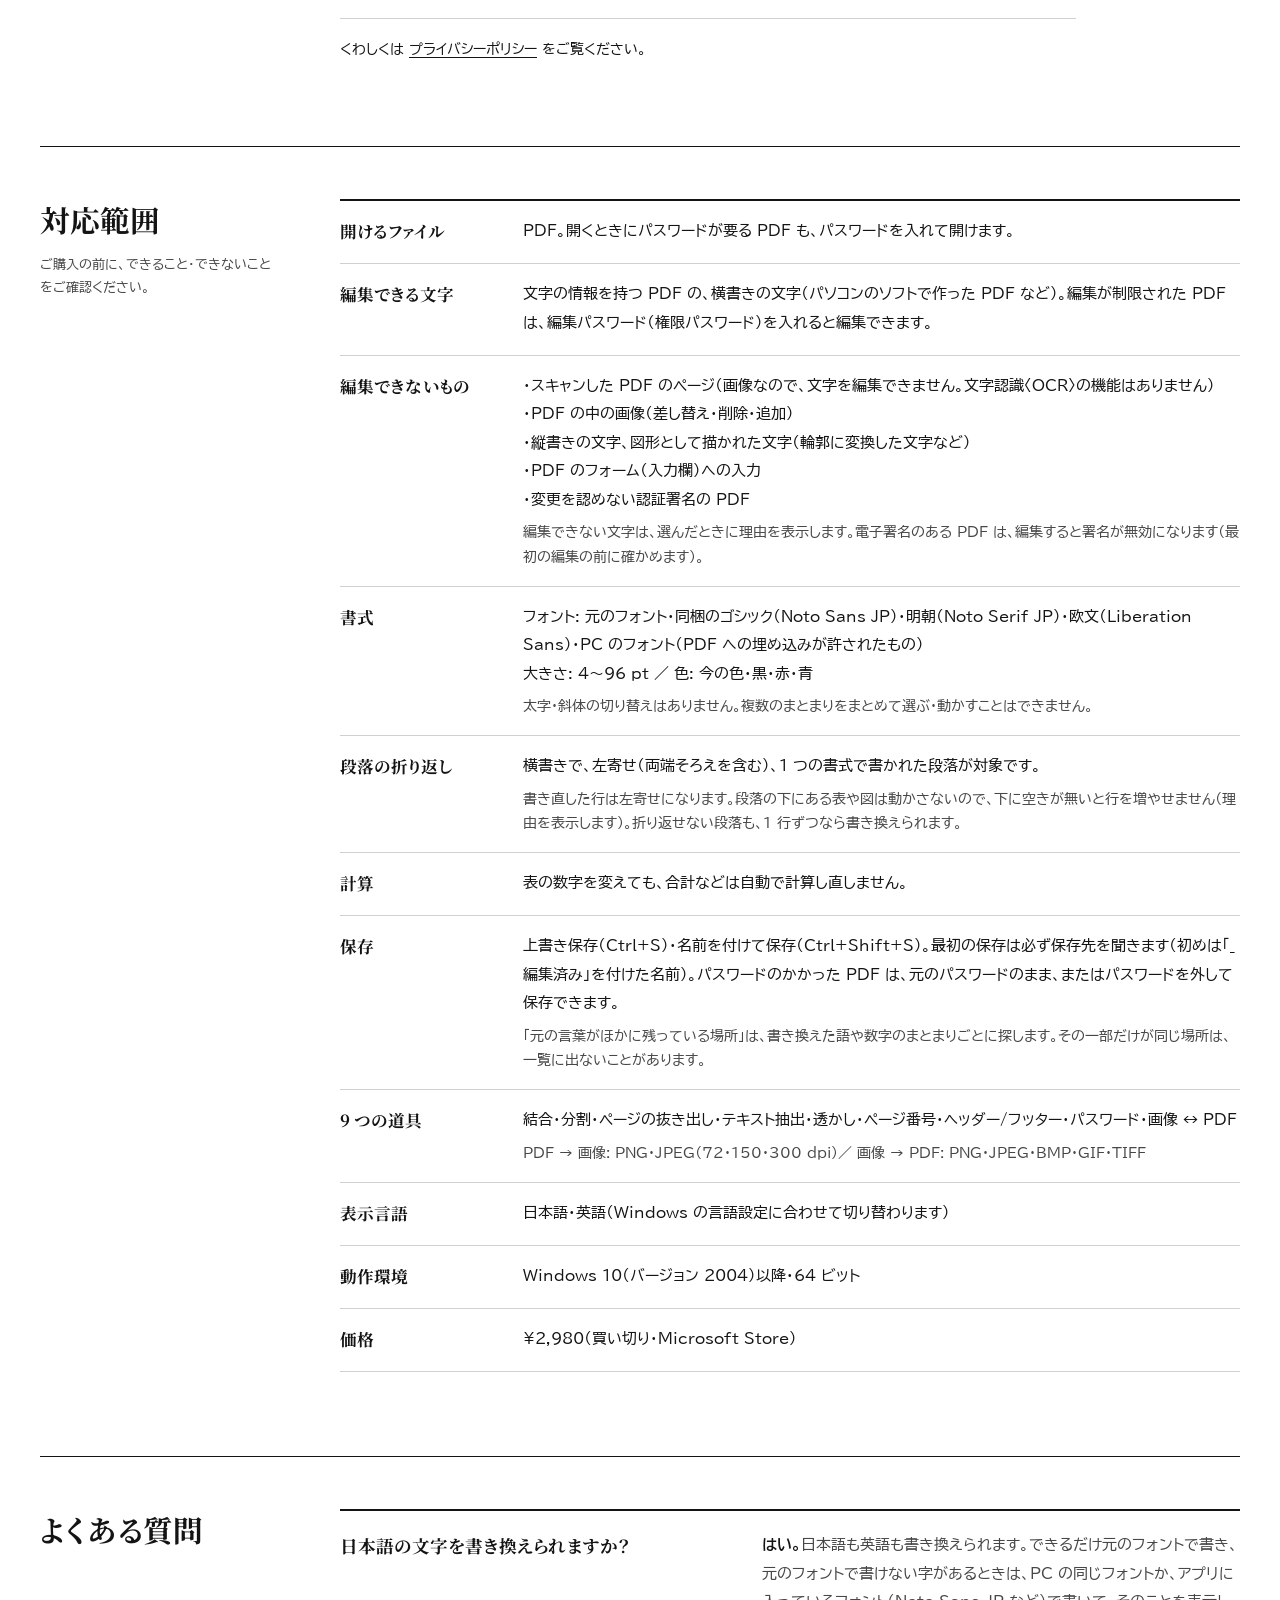
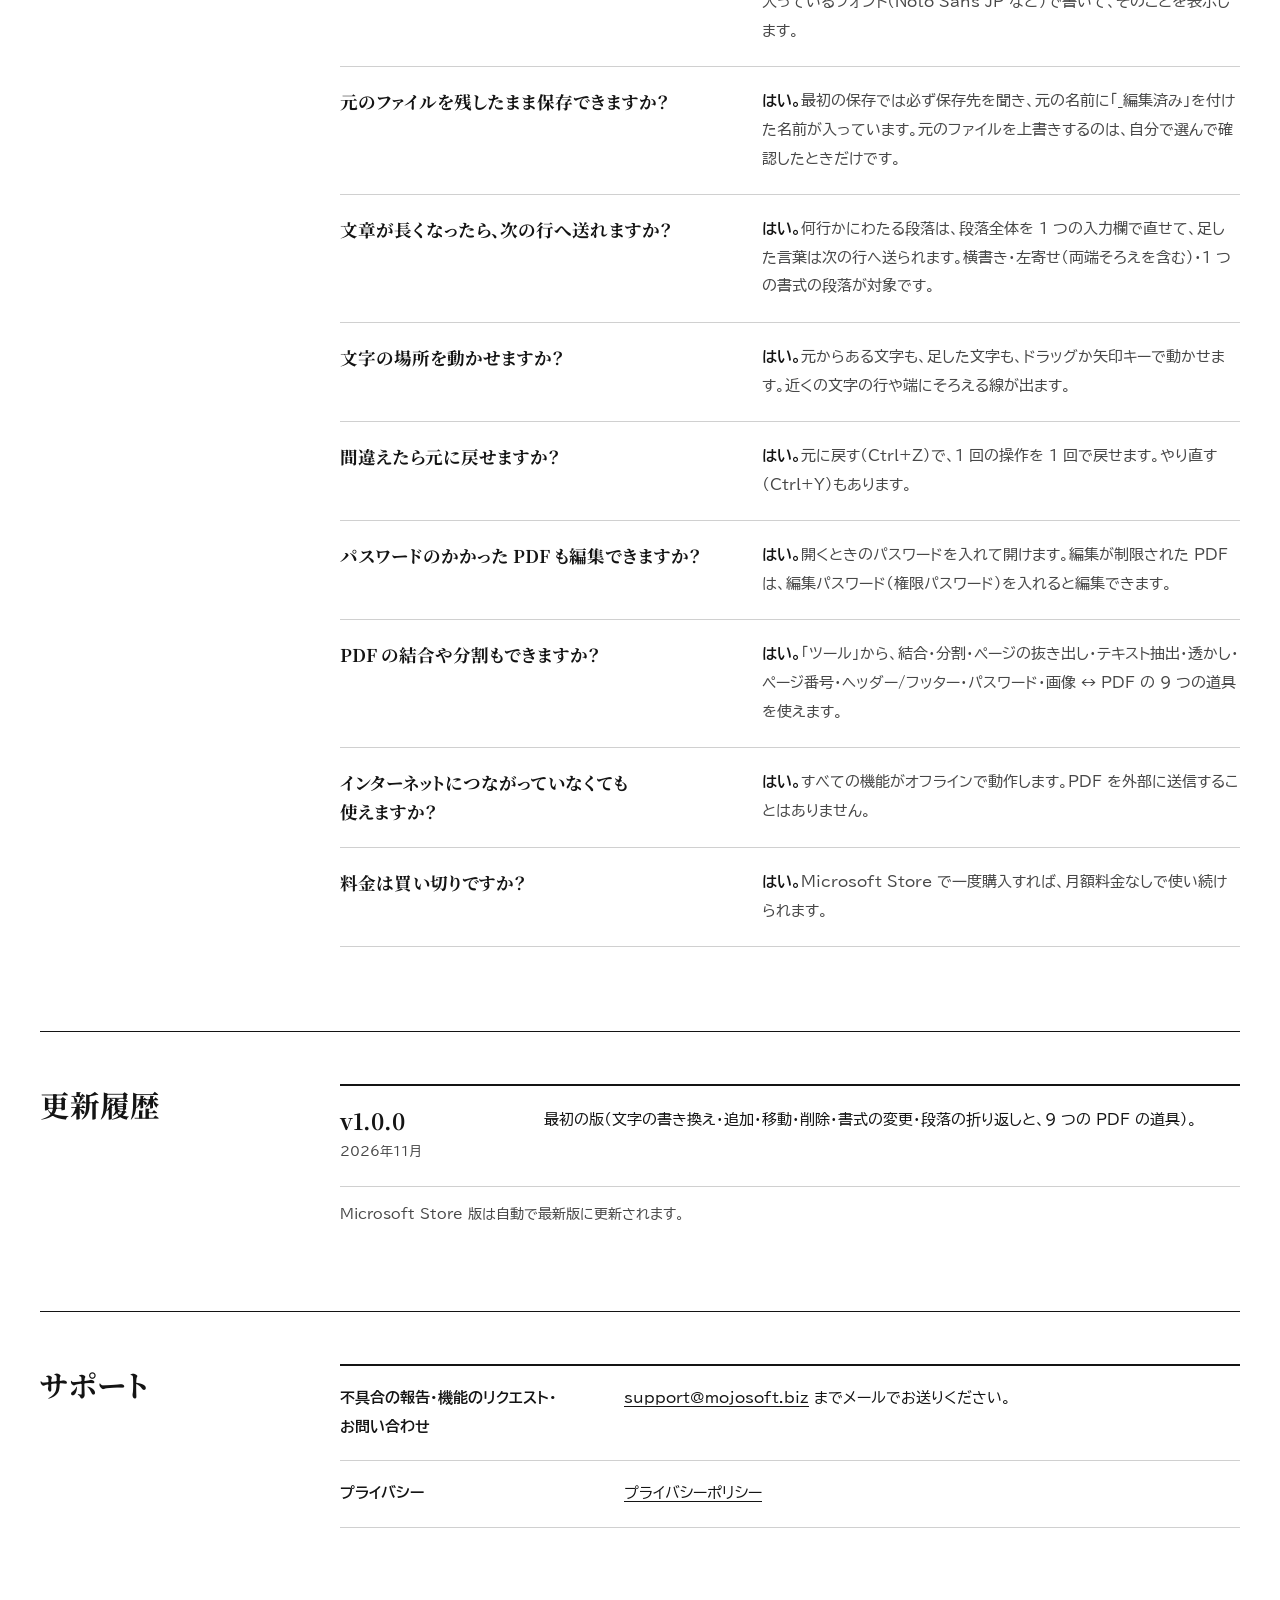
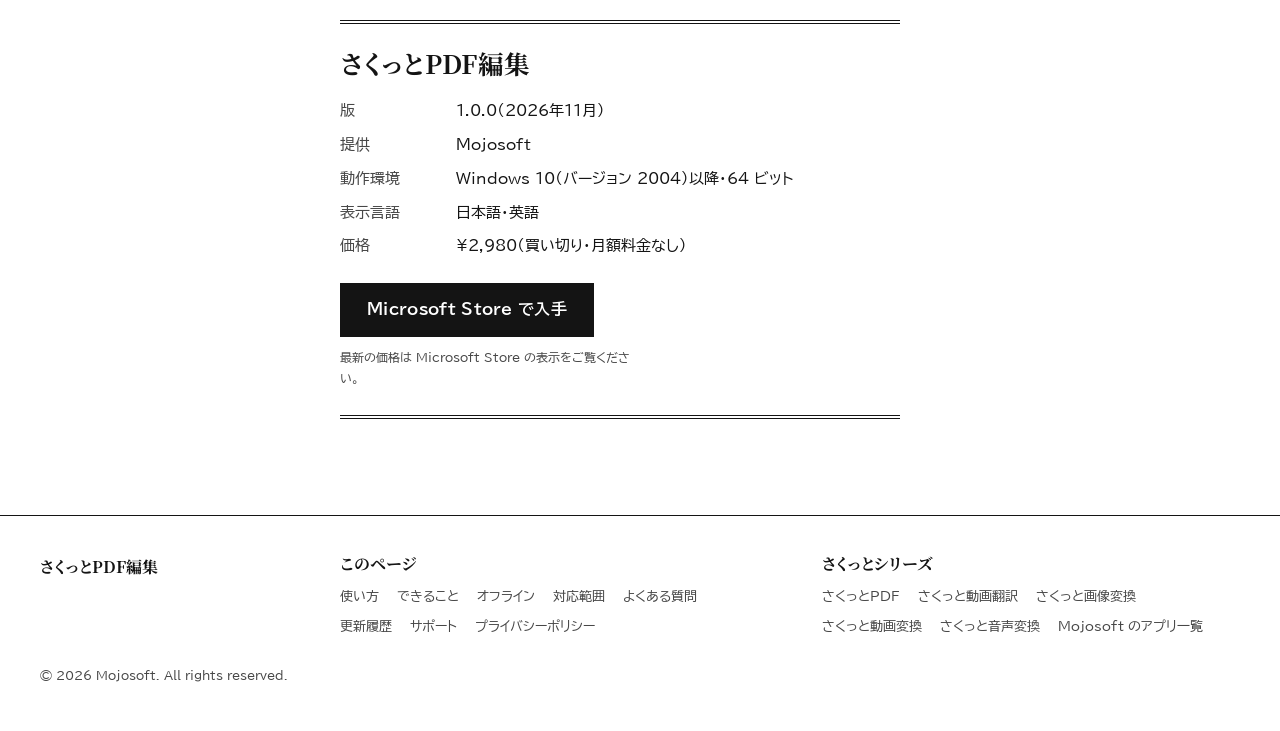
==== commit 751ba21e: "fix(lp): 図 1 のキャプションに足した一文の主語を補う（「写真は、…」） Co-Authored-By: Claude Fable 5.2 <noreply@anthropic.com>" ====
--- a/index.html
+++ b/index.html
@@ -170,7 +170,7 @@
   <div class="sec-body">
     <figure class="fig">
       <div class="mat"><img src="ss3_ja.png" alt="さくっとPDF編集の窓。架空の案内文を開いて、段落の 1 行目を選んだところ。左にページの一覧、真ん中にページ、右に「選んだ文字」の欄（フォントと大きさ）" width="1280" height="720" loading="lazy" decoding="async"></div>
-      <figcaption class="figcap"><h3><small>図 1</small>PDF を開く</h3><p>「開く」ボタンで選ぶか、窓に PDF をドラッグ＆ドロップします。左にページの一覧、真ん中にページ、右に選んだ文字の欄が出ます。段落を折り返し直したところです。</p></figcaption>
+      <figcaption class="figcap"><h3><small>図 1</small>PDF を開く</h3><p>「開く」ボタンで選ぶか、窓に PDF をドラッグ＆ドロップします。左にページの一覧、真ん中にページ、右に選んだ文字の欄が出ます。写真は、段落を折り返し直したところです。</p></figcaption>
     </figure>
     <figure class="fig">
       <div class="mat"><img src="ss1_ja.png" alt="箇条書きの 1 行をクリックして、その場に開いた入力欄で日付を「27」日に打ち直しているところ。右の欄に元のフォント「YuMincho-Regular」と「10.56 pt・左寄せ」" width="1280" height="720" loading="lazy" decoding="async"></div>
